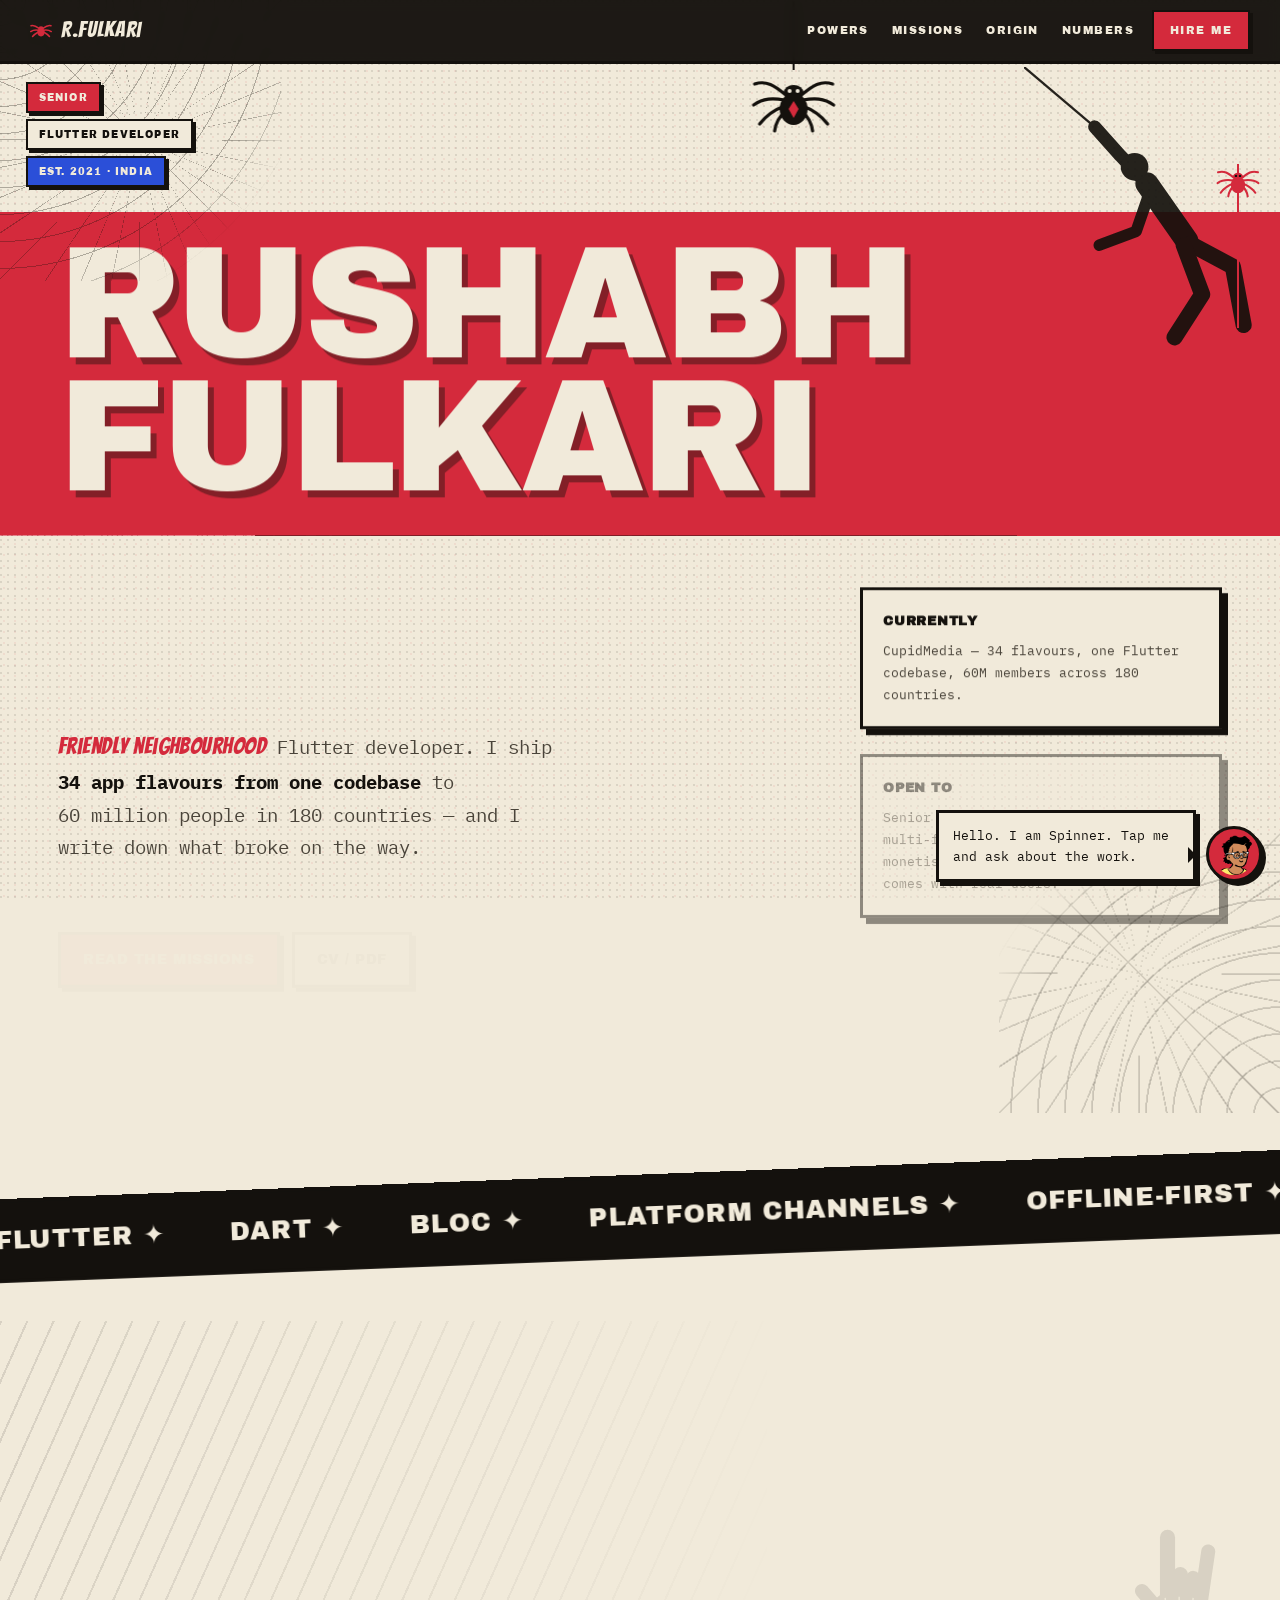
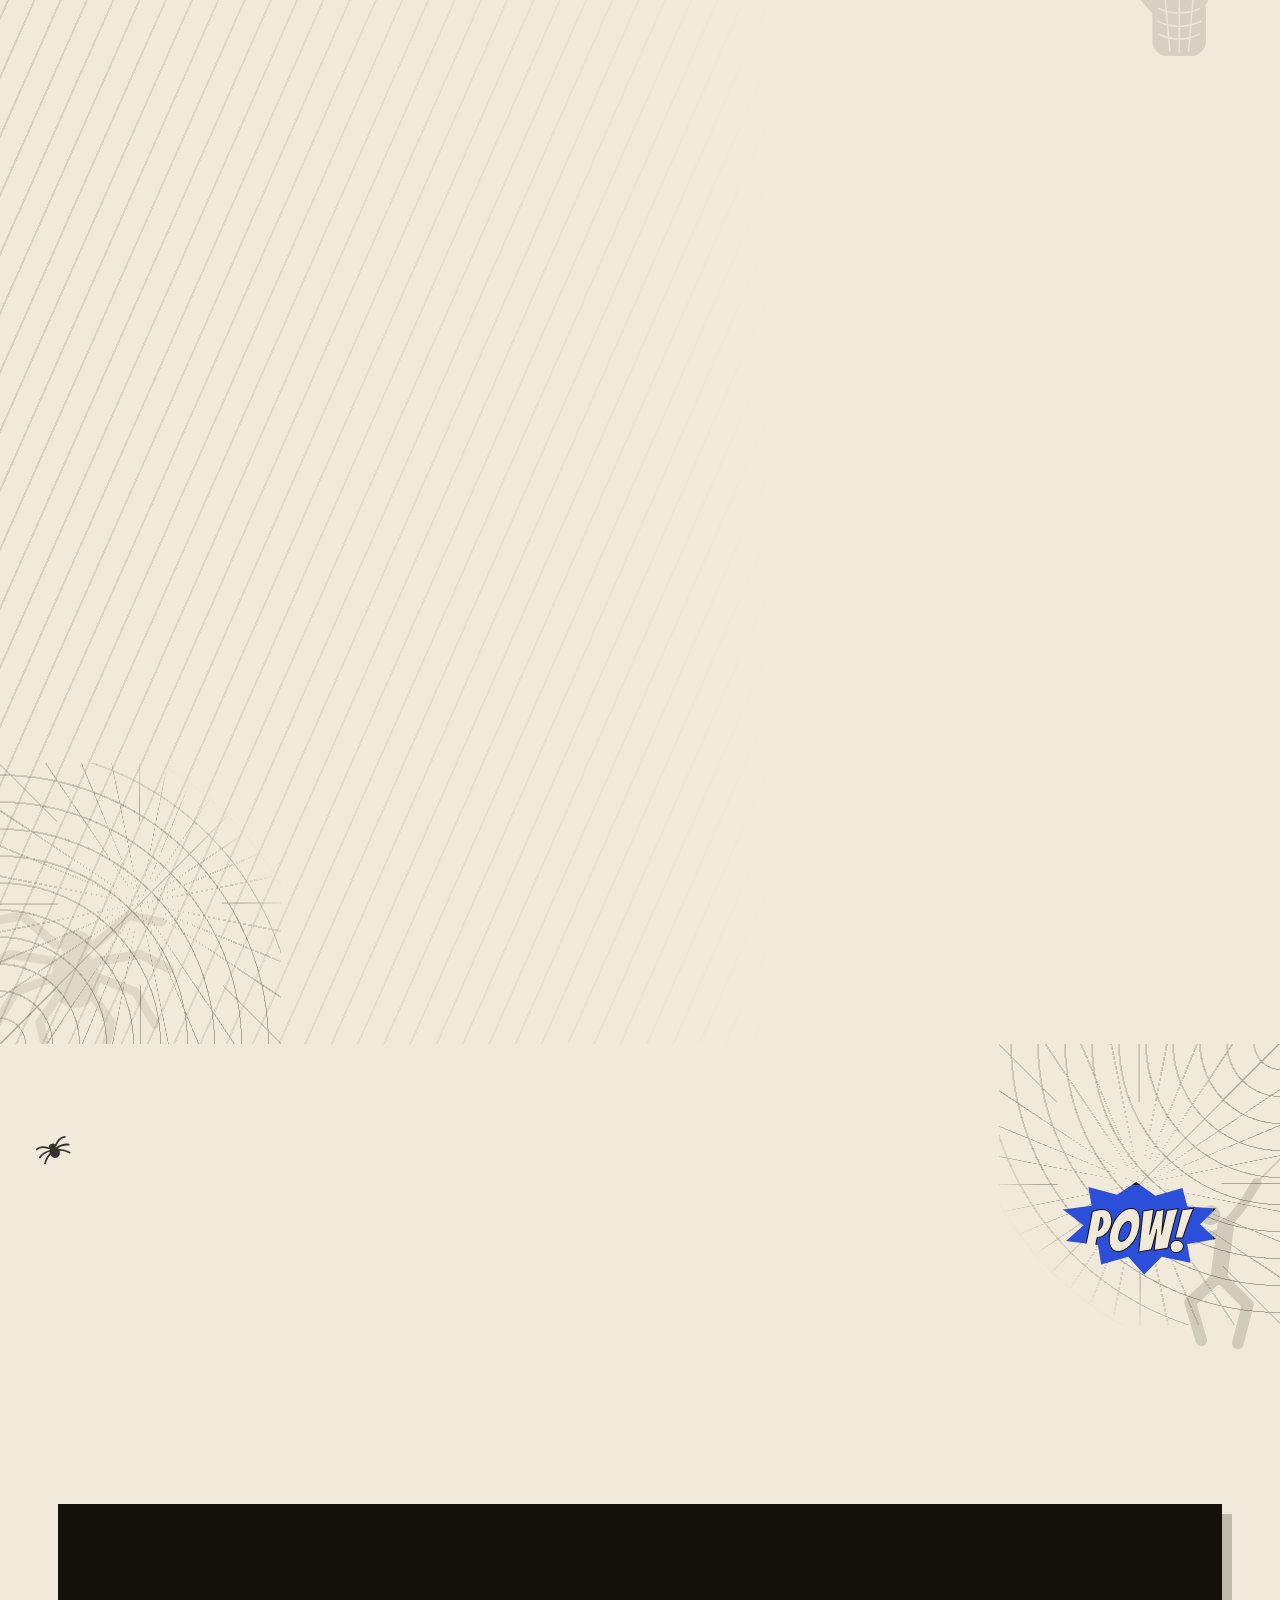
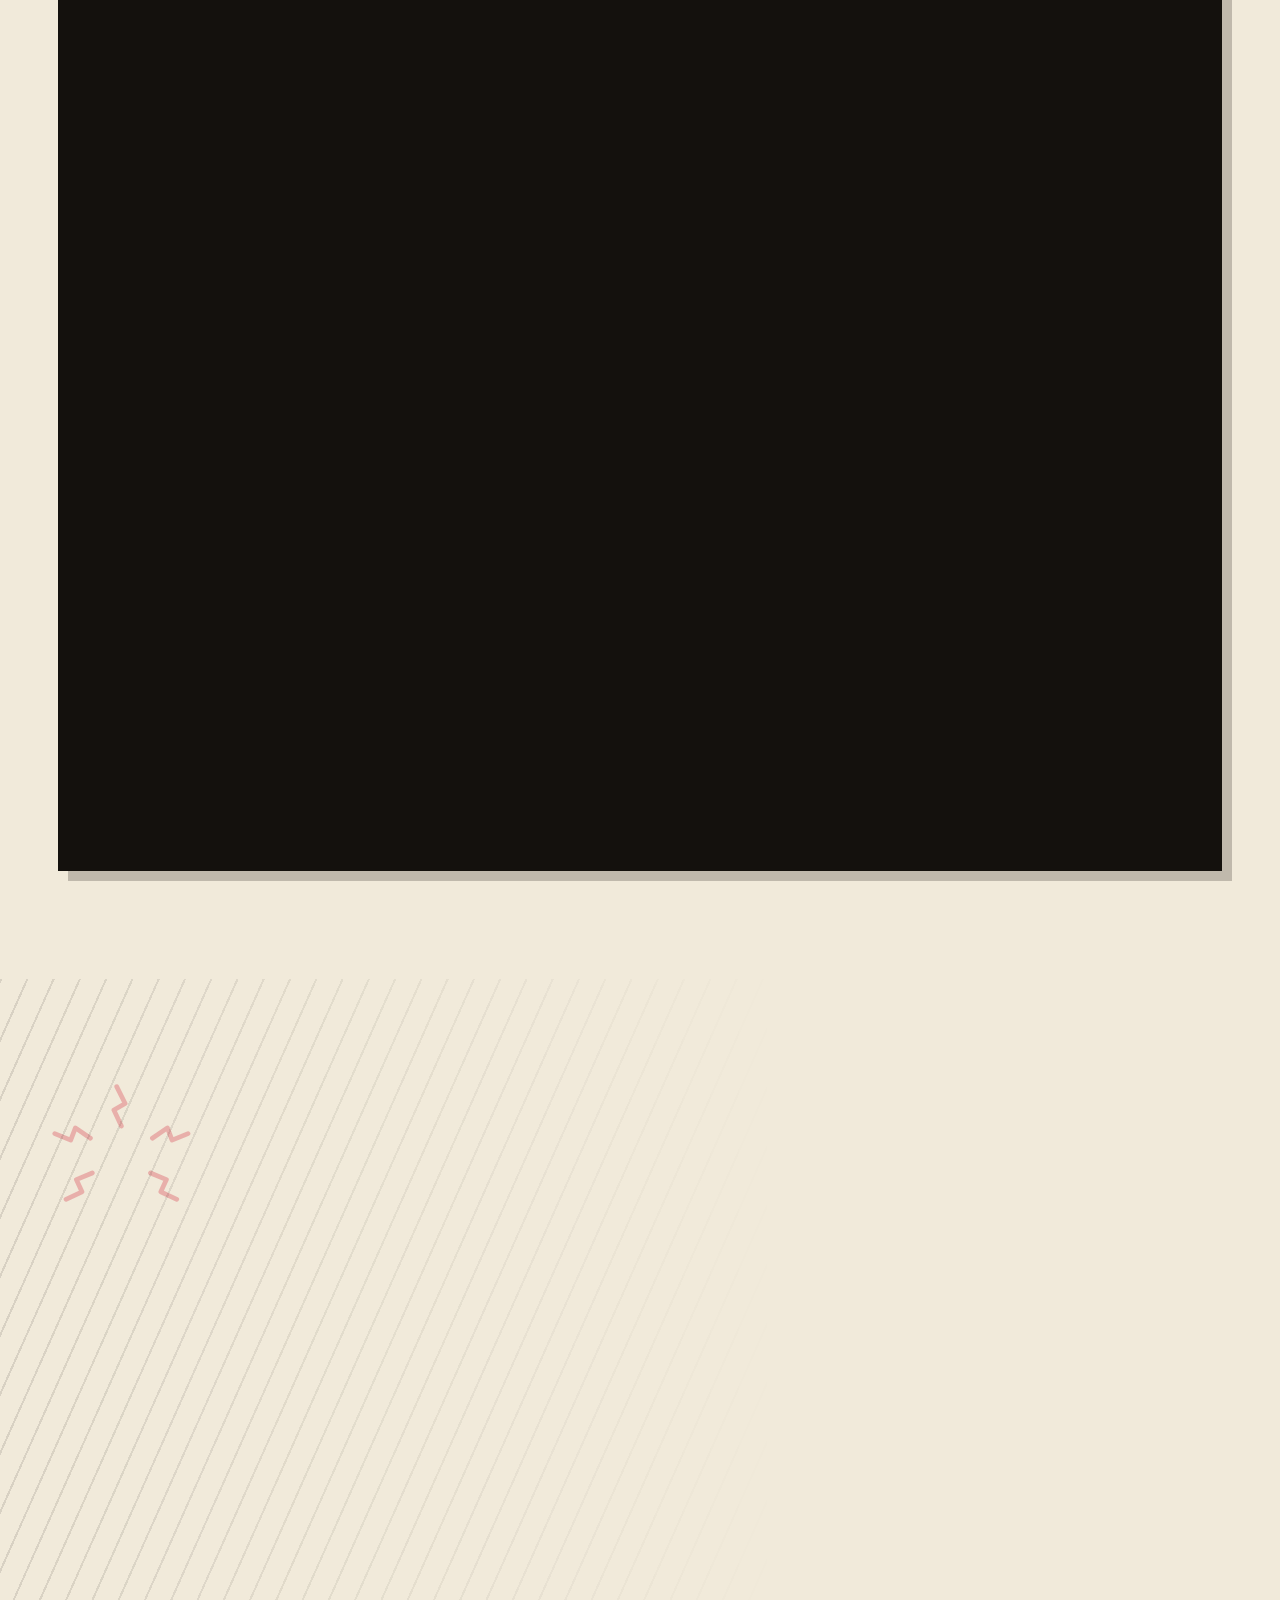
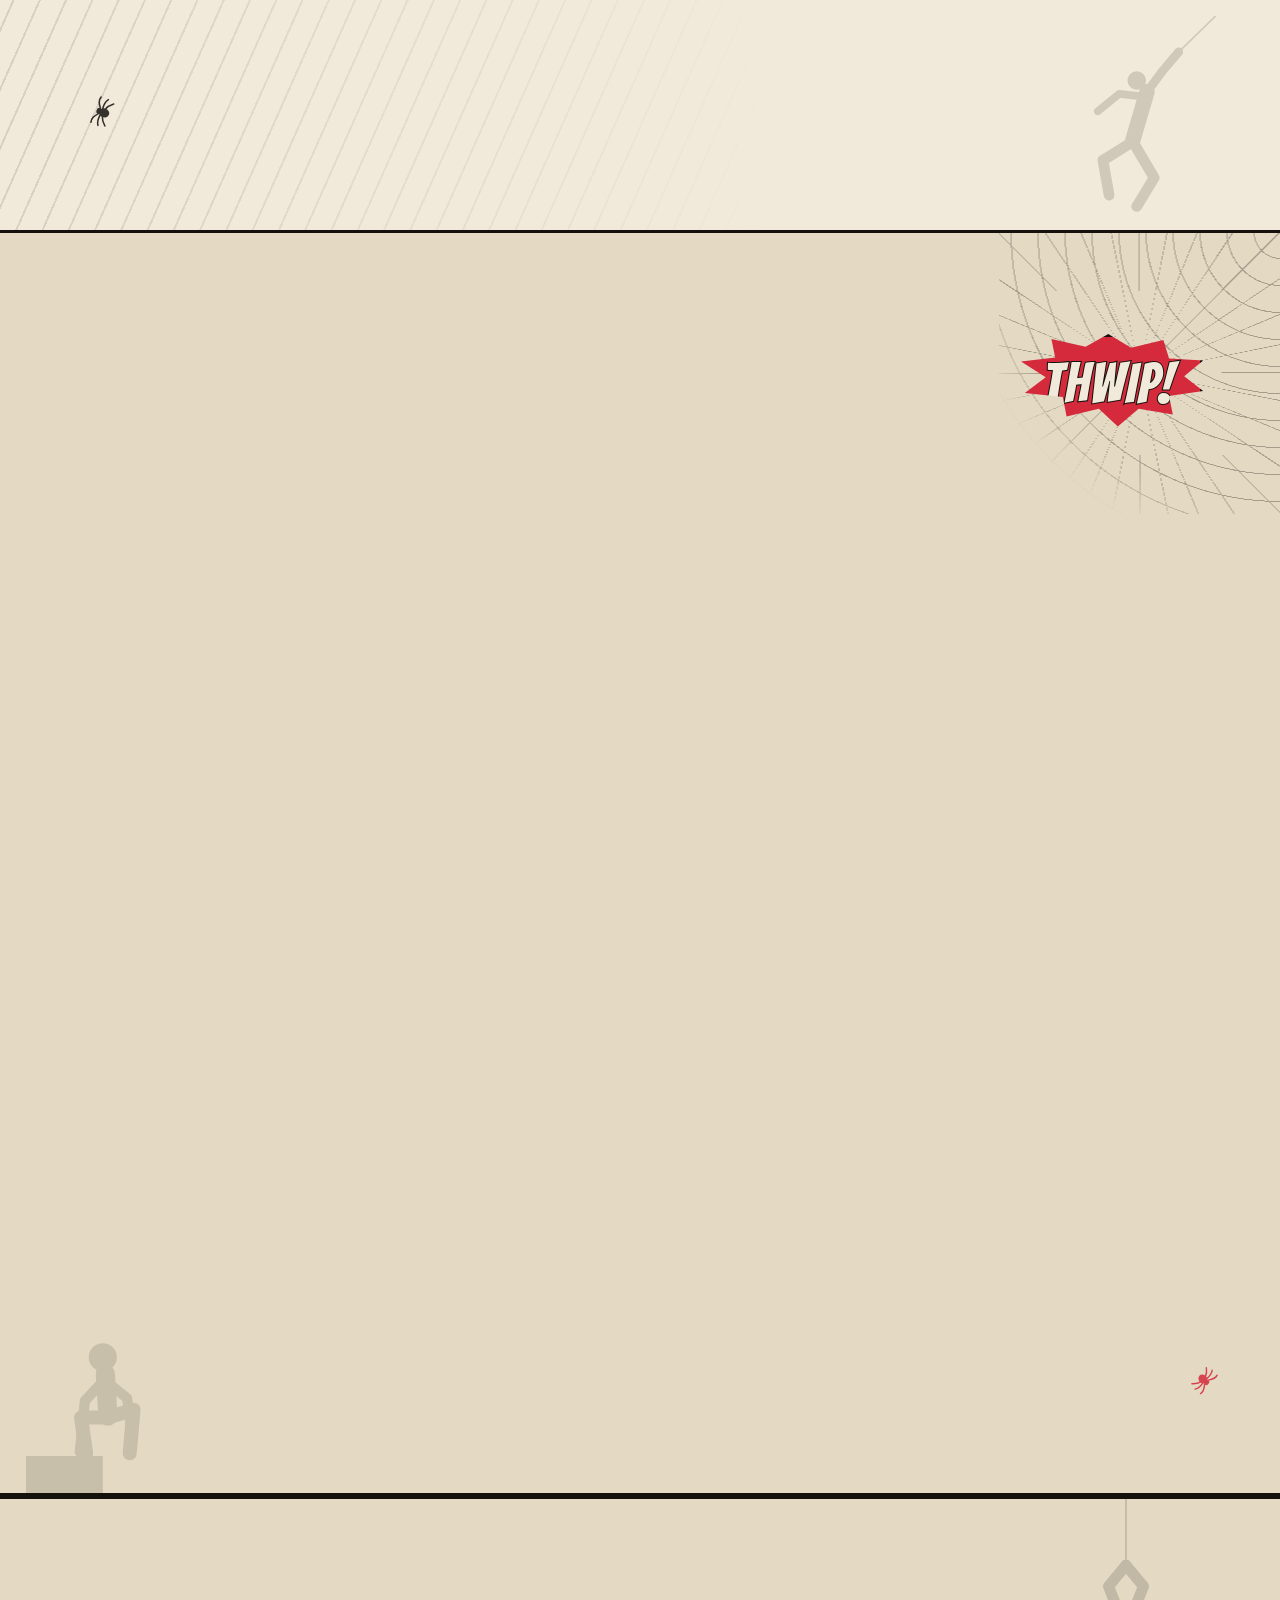
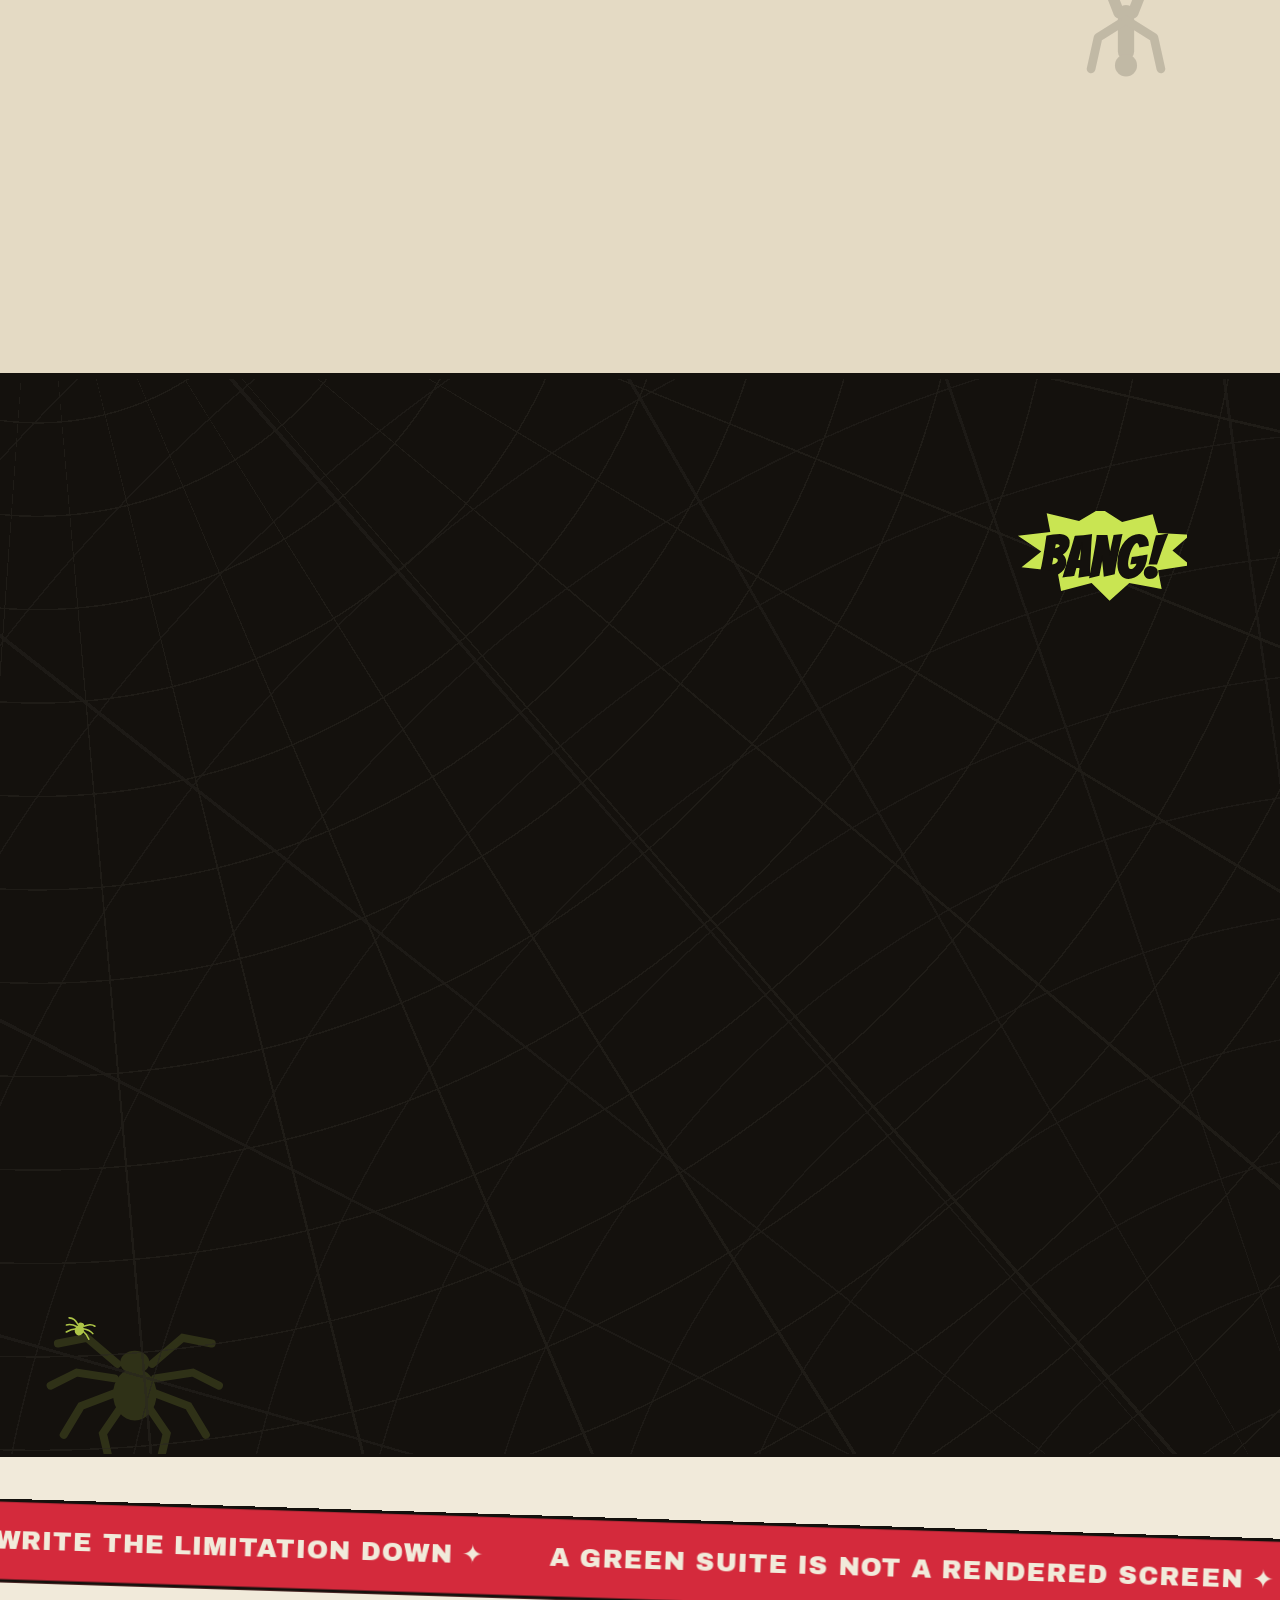
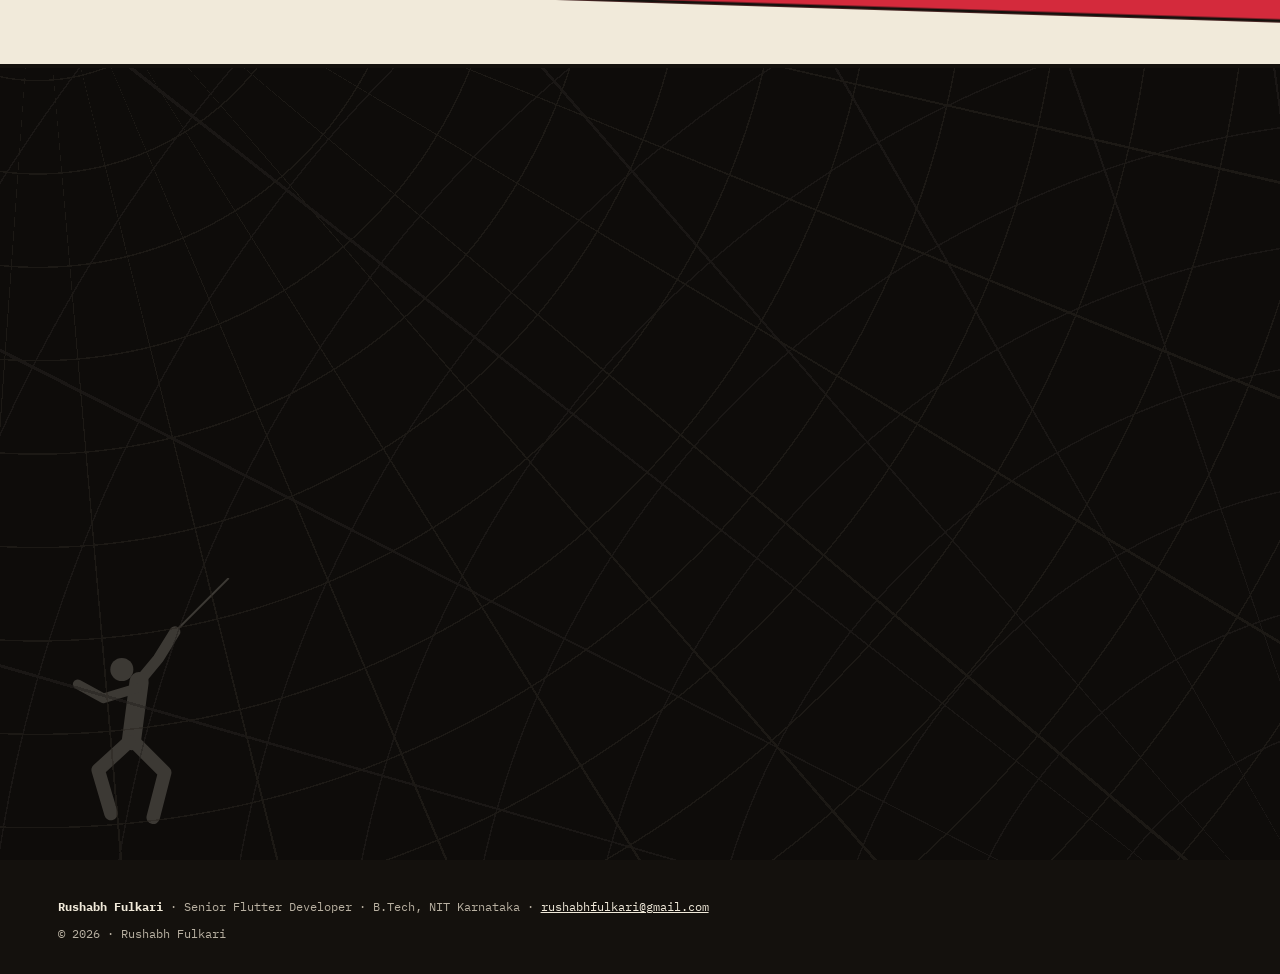
==== index.html @ 7a280076 "New loading screen: the spider abseils into the web it is spinning Options 01 and 03 from the pitch," ====
<!doctype html>
<html lang="en">
<head>
<meta charset="utf-8">
<meta name="viewport" content="width=device-width, initial-scale=1">
<title>Rushabh Fulkari — Senior Flutter Developer</title>
<meta name="description" content="Senior Flutter developer. Five years shipping production cross-platform apps — 34 app flavours, 60M+ members, 180 countries. Currently at CupidMedia.">
<meta name="theme-color" content="#F1EADA">
<meta property="og:title" content="Rushabh Fulkari — Senior Flutter Developer">
<meta property="og:description" content="34 app flavours. 60M+ members. 180 countries. Five years of production Flutter, written down.">
<meta property="og:image" content="https://rushabhfulkari.github.io/art/app_icon.png">
<meta property="og:url" content="https://rushabhfulkari.github.io/">
<meta name="twitter:card" content="summary_large_image">
<link rel="icon" type="image/png" sizes="64x64" href="favicon.png">
<link rel="apple-touch-icon" href="art/app_icon.png">
<link rel="preconnect" href="https://fonts.googleapis.com">
<link rel="preconnect" href="https://fonts.gstatic.com" crossorigin>
<link href="https://fonts.googleapis.com/css2?family=Archivo+Black&family=Bangers&family=IBM+Plex+Mono:wght@400;500;600&display=swap" rel="stylesheet">
<link rel="stylesheet" href="assets/comic.css?v=20260906131737">
</head>
<body id="top">
<header class="topbar">
  <a class="topbar__logo" href="#top">
    <svg width="22" height="18" viewBox="0 0 86 66" fill="none" aria-hidden="true">
      <g stroke="#D42A3C" stroke-width="6" stroke-linecap="round">
        <path d="M34 26C24 18 16 12 4 16"/><path d="M34 34C22 32 13 32 3 39"/>
        <path d="M52 26C62 18 70 12 82 16"/><path d="M52 34C64 32 73 32 83 39"/>
        <path d="M34 40C24 46 17 50 10 58"/><path d="M52 40C62 46 69 50 76 58"/>
      </g>
      <ellipse cx="43" cy="26" rx="10" ry="8" fill="#D42A3C"/>
      <ellipse cx="43" cy="42" rx="14" ry="16" fill="#D42A3C"/>
    </svg>
    R.Fulkari
  </a>
  <span class="topbar__spacer"></span>
  <nav class="topbar__links" aria-label="Sections">
    <a href="#powers">Powers</a>
    <a href="#missions">Missions</a>
    <a href="#origin">Origin</a>
    <a href="#numbers">Numbers</a>
  </nav>
  <a class="topbar__cta" href="#contact">Hire me</a>
</header>

<div class="corner-id">
  <span class="stamp stamp--red">Senior</span>
  <span class="stamp">Flutter Developer</span>
  <span class="stamp stamp--blue">Est. 2021 · India</span>
</div>

<nav class="corner-nav" aria-label="Sections">
  <button class="corner-nav__btn" type="button" aria-expanded="false" aria-controls="navsheet">
    <span class="corner-nav__bars" aria-hidden="true"><i></i><i></i><i></i></span>
    <span class="corner-nav__label">Menu</span>
  </button>
  <div class="corner-nav__sheet" id="navsheet" hidden>
    <a href="#powers"><span>01</span>My powers</a>
    <a href="#missions"><span>02</span>Selected work</a>
    <a href="#origin"><span>03</span>Origin story</a>
    <a href="#numbers"><span>04</span>The numbers</a>
    <a href="https://rushabhfulkari.github.io/cadence/"><span>07</span>Cadence, live ↗</a>
    <a href="rushabh-fulkari-cv.pdf"><span>08</span>CV / PDF ↗</a>
    <a href="#contact"><span>09</span>Get in touch</a>
  </div>
</nav>

<div class="scrollbug" aria-hidden="true">
  <span class="scrollbug__thread"></span>
  <svg class="scrollbug__body" width="44" height="34" viewBox="0 0 86 66" fill="none">
    <g stroke="#D42A3C" stroke-width="4" stroke-linecap="round" fill="none">
      <path d="M34 26C24 18 16 12 4 16"/><path d="M34 32C22 30 13 30 3 37"/>
      <path d="M34 38C23 42 16 47 9 56"/><path d="M35 43C28 49 25 55 24 63"/>
      <path d="M52 26C62 18 70 12 82 16"/><path d="M52 32C64 30 73 30 83 37"/>
      <path d="M52 38C63 42 70 47 77 56"/><path d="M51 43C58 49 61 55 62 63"/>
    </g>
    <ellipse cx="43" cy="25" rx="10" ry="8" fill="#D42A3C"/>
    <ellipse cx="43" cy="41" rx="14" ry="16" fill="#D42A3C"/>
    <circle cx="39" cy="23" r="2.4" fill="#14110D"/><circle cx="47" cy="23" r="2.4" fill="#14110D"/>
  </svg>
</div>


<div class="spider" aria-hidden="true">
  <div class="spider__pivot">
  <span class="spider__thread"></span>
  <svg class="spider__body" width="86" height="66" viewBox="0 0 86 66" fill="none">
    <g stroke="#14110D" stroke-width="3.2" stroke-linecap="round" fill="none">
      <path d="M34 26C24 18 16 12 4 16"/>
      <path d="M34 32C22 30 13 30 3 37"/>
      <path d="M34 38C23 42 16 47 9 56"/>
      <path d="M35 43C28 49 25 55 24 63"/>
      <path d="M52 26C62 18 70 12 82 16"/>
      <path d="M52 32C64 30 73 30 83 37"/>
      <path d="M52 38C63 42 70 47 77 56"/>
      <path d="M51 43C58 49 61 55 62 63"/>
    </g>
    <ellipse cx="43" cy="25" rx="10" ry="8" fill="#14110D"/>
    <ellipse cx="43" cy="41" rx="14" ry="16" fill="#14110D"/>
    <path d="M43 33l5 8-5 9-5-9z" fill="#D42A3C"/>
    <circle cx="39" cy="23" r="2" fill="#F1EADA"/>
    <circle cx="47" cy="23" r="2" fill="#F1EADA"/>
  </svg>
  </div>
</div>

<div class="loader" id="loader" role="status" aria-label="Loading">
  <div class="loader__half loader__half--top"></div>
  <div class="loader__half loader__half--bot"></div>
  <span class="loader__thread" aria-hidden="true"></span>
  <span class="loader__bug" aria-hidden="true"><svg viewBox="0 0 86 66" fill="none" aria-hidden="true"><g stroke="#14110D" stroke-width="4.4" stroke-linecap="round"><path d="M34 26C24 18 16 12 4 16"/><path d="M34 33C22 31 13 31 3 38"/><path d="M34 39C23 43 16 48 9 57"/><path d="M52 26C62 18 70 12 82 16"/><path d="M52 33C64 31 73 31 83 38"/><path d="M52 39C63 43 70 48 77 57"/></g><ellipse cx="43" cy="25" rx="9" ry="7" fill="#14110D"/><ellipse cx="43" cy="41" rx="13" ry="15" fill="#14110D"/></svg></span>
  <div class="loader__inner">
    <div class="loader__web">
      <svg viewBox="0 0 240 240" fill="none" aria-hidden="true">
        <g class="loader__spokes" stroke="#14110D" stroke-width="2.6" stroke-linecap="round"></g>
        <g class="loader__rings" stroke="#14110D" stroke-width="2.6" fill="none"></g>
      </svg>
      <span class="loader__num">0%</span>
    </div>
    <p class="loader__sub">spinning the web&hellip;</p>
  </div>
</div>

<!-- ══════════════ HERO ══════════════ -->
<header class="hero">
  <span class="figure figure--hero figure--sway" aria-hidden="true"><svg viewBox="0 0 300 470" fill="none" aria-hidden="true"><path d="M0 0 L92 78" stroke="currentColor" stroke-width="3"/><g stroke="currentColor" stroke-linecap="round" stroke-linejoin="round"><path d="M92 78 L126 116 L160 152" stroke-width="17"/><path d="M160 152 L212 226" stroke-width="30"/><path d="M164 162 L146 214 L98 232" stroke-width="15"/><path d="M216 230 L272 260 L286 336" stroke-width="21"/><path d="M208 232 L232 296 L196 352" stroke-width="21"/></g><circle cx="144" cy="130" r="18" fill="currentColor"/></svg></span>

  <span class="web web--tl" aria-hidden="true"></span>
  <span class="web web--br" aria-hidden="true"></span>
  <div class="wrap" style="width:100%">

    <h1 class="display display--tone hero__name" data-fx="drift" data-to="130">
      <span data-text="Rushabh">Rushabh</span><span data-text="Fulkari">Fulkari</span>
    </h1>

    <div class="hero__grid">
      <div>
        <p class="hero__tag" data-fx="rise">
          <span class="script">Friendly neighbourhood</span> Flutter developer.
          I ship <b>34 app flavours from one codebase</b> to 60&nbsp;million
          people in 180 countries — and I write down what broke on the way.
        </p>

        <div class="hero__cta" data-fx="rise">
          <a class="btn" href="#missions">Read the missions</a>
          <a class="btn btn--ghost" href="rushabh-fulkari-cv.pdf">CV / PDF</a>
        </div>

        <p class="hero__scroll" data-fx="rise">Scroll <span>↓</span></p>
      </div>

      <aside class="hero__aside" data-fx="drift" data-to="-70">
        <div class="hero__card" data-fx="rise">
          <h4>Currently</h4>
          <p>CupidMedia — 34 flavours, one Flutter codebase, 60M members across
             180 countries.</p>
        </div>
        <div class="hero__card" data-fx="rise" style="transform:rotate(-1.1deg)">
          <h4>Open to</h4>
          <p>Senior Flutter roles. Offline-first, multi-flavour scale, and the
             monetisation and compliance work that comes with real users.</p>
        </div>
        <div class="hero__card" data-fx="rise" style="transform:rotate(.5deg)">
          <h4>Latest</h4>
          <p><a href="https://rushabhfulkari.github.io/cadence/">Cadence</a> —
             ten production-grade Flutter features, running in your browser.</p>
        </div>
      </aside>
    </div>
  </div>
</header>

<div class="marquee">
  <div class="marquee__track">
    <span>Flutter ✦</span><span>Dart ✦</span><span>BLoC ✦</span><span>Platform channels ✦</span>
    <span>Offline-first ✦</span><span>Ad monetisation ✦</span><span>Multi-flavour CI ✦</span><span>Age compliance ✦</span>
    <span>Kotlin ✦</span><span>Swift ✦</span><span>CI/CD ✦</span><span>Shipping non-stop 🕷</span>
  </div>
</div>


<!-- ══════════════ POWERS ══════════════ -->
<section id="powers">
  <span class="figure figure--shooter" aria-hidden="true"><svg viewBox="0 0 220 300" fill="none" aria-hidden="true"><g stroke="currentColor" stroke-linecap="round"><path d="M92 158 L92 54" stroke-width="26"/><path d="M150 160 L162 78" stroke-width="24"/><path d="M112 158 L114 118" stroke-width="26"/><path d="M132 158 L136 124" stroke-width="25"/><path d="M74 176 L48 146" stroke-width="24"/></g><rect x="66" y="150" width="92" height="108" rx="26" fill="currentColor"/><g stroke="var(--paper)" stroke-width="2.4" fill="none" opacity=".85"><path d="M76 176 Q112 192 148 176"/><path d="M74 198 Q112 216 150 198"/><path d="M76 220 Q112 238 148 220"/><path d="M112 156 L112 252"/><path d="M88 158 L96 250"/><path d="M136 158 L128 250"/></g></svg></span>
  <span class="figure figure--powers figure--drift" aria-hidden="true"><svg viewBox="0 0 300 300" fill="none" aria-hidden="true"><g stroke="currentColor" stroke-width="11" stroke-linecap="round"><path d="M126 128 L84 92 L44 100"/><path d="M122 148 L70 140 L34 158"/><path d="M124 168 L76 186 L52 226"/><path d="M132 186 L106 224 L114 258"/><path d="M174 128 L216 92 L256 100"/><path d="M178 148 L230 140 L266 158"/><path d="M176 168 L224 186 L248 226"/><path d="M168 186 L194 224 L186 258"/></g><ellipse cx="150" cy="126" rx="20" ry="16" fill="currentColor"/><ellipse cx="150" cy="170" rx="30" ry="36" fill="currentColor"/></svg></span>

  <span class="web web--bl" aria-hidden="true"></span>
  <span class="speedlines" aria-hidden="true"></span>
  <div class="wrap">
    <div>
      <p class="kicker" data-fx="rise">— what I actually do —</p>
      <h2 class="section-title" data-fx="rise drift" data-to="-26">My powers</h2>
      <p class="section-sub" data-fx="rise">Seven of them, and they are specific.</p>
    </div>

    <div class="powers__grid">
      <article class="power" data-fx="rise scale" data-from=".95" data-to="1">
        <p class="power__no">01</p>
        <h3>Cross-platform<br>architecture</h3>
        <p>Clean architecture and BLoC across 34 flavours from one codebase. Multi-flavour infrastructure that does not special-case its way into a corner.</p>
        <p class="power__tags">Flutter · Dart · BLoC · GetIt · built_value</p>
      </article>

      <article class="power" data-fx="rise scale" data-from=".95" data-to="1">
        <p class="power__no">02</p>
        <h3>Native<br>platform work</h3>
        <p>Platform channels, and native ad factories and platform views written on both iOS and Android — one Dart codebase, two native stacks, neither of them special-cased.</p>
        <p class="power__tags">Kotlin · Swift · Platform channels · Native views</p>
      </article>

      <article class="power" data-fx="rise scale" data-from=".95" data-to="1">
        <p class="power__no">03</p>
        <h3>Offline &amp;<br>real-time</h3>
        <p>Outbox queues with backoff and a written conflict rule. VoIP and WebRTC calling that survives a network drop, with call state persisted and recovered across the app lifecycle.</p>
        <p class="power__tags">SQLite · WebRTC · WebSockets · Hive</p>
      </article>

      <article class="power" data-fx="rise scale" data-from=".95" data-to="1">
        <p class="power__no">04</p>
        <h3>Monetisation<br>&amp; compliance</h3>
        <p>Ad platform built from zero — seven mediation networks, remote-configurable placements, and session-aware prefetch that ended empty slots. Age verification behind a fail-open plugin across four jurisdictions.</p>
        <p class="power__tags">AdMob · CMP SDK · Akamai BMP · GDPR</p>
      </article>

      <article class="power" data-fx="rise scale" data-from=".95" data-to="1">
        <p class="power__no">05</p>
        <h3>Testing that<br>finds things</h3>
        <p>Unit, BDD widget, integration and Maestro. The tests worth writing are the ugly ones — truncated packets, killed processes, stale versions.</p>
        <p class="power__tags">Mockito · Mocktail · Maestro · 80%+ coverage</p>
      </article>

      <article class="power" data-fx="rise scale" data-from=".95" data-to="1">
        <p class="power__no">06</p>
        <h3>Shipping<br>machinery</h3>
        <p>Bitrise, Fastlane and GitHub Actions. An 80% cut in deployment time is the difference between bi-weekly releases and releases when someone is free.</p>
        <p class="power__tags">Bitrise · Fastlane · Sentry · Raygun</p>
      </article>

      <article class="power" data-fx="rise scale" data-from=".95" data-to="1">
        <p class="power__no">07</p>
        <h3>Building<br>with AI</h3>
        <p>Claude in the loop daily. Ask for the seam, not the feature; make it write the limitation down; and never let a green test suite stand in for looking.</p>
        <p class="power__tags">Claude · agent loops · tool schemas</p>
      </article>
    </div>
  </div>
</section>

<!-- ══════════════ MISSIONS ══════════════ -->
<section id="missions">
  <span class="figure figure--missions figure--sway" aria-hidden="true"><svg viewBox="0 0 300 470" fill="none" aria-hidden="true"><path d="M298 0 L214 84" stroke="currentColor" stroke-width="3"/><g stroke="currentColor" stroke-linecap="round" stroke-linejoin="round"><path d="M214 84 L188 126 L158 162" stroke-width="17"/><path d="M158 162 L146 254" stroke-width="30"/><path d="M155 172 L102 188 L62 166" stroke-width="15"/><path d="M150 256 L198 304 L180 374" stroke-width="21"/><path d="M142 256 L94 300 L114 368" stroke-width="21"/></g><circle cx="131" cy="143" r="18" fill="currentColor"/></svg></span>

  <span class="web web--tr" aria-hidden="true"></span>
  <span class="crawler" style="top:6%;left:3%;transform:rotate(-24deg)" aria-hidden="true"><svg width="34" height="26" viewBox="0 0 86 66" fill="none" aria-hidden="true"><g stroke="#14110D" stroke-width="4.5" stroke-linecap="round"><path d="M34 26C24 18 16 12 4 16"/><path d="M34 33C22 31 13 31 3 38"/><path d="M34 39C23 43 16 48 9 57"/><path d="M52 26C62 18 70 12 82 16"/><path d="M52 33C64 31 73 31 83 38"/><path d="M52 39C63 43 70 48 77 57"/></g><ellipse cx="43" cy="25" rx="9" ry="7" fill="#14110D"/><ellipse cx="43" cy="41" rx="13" ry="15" fill="#14110D"/></svg></span>
  <span class="fx fx--blue" style="top:9%;right:5%" aria-hidden="true">POW!</span>
  <div class="wrap">
    <p class="kicker" data-fx="rise">— the missions —</p>
    <h2 class="section-title" data-fx="rise drift" data-to="-26">Selected<br>work</h2>
    <p class="section-sub" data-fx="rise">Five that are worth opening. One of them you can run in this browser.</p>

    <div class="missions__grid page-grid">
      <a class="mission mission--wide" data-fx="rise scale" data-from=".94" data-to="1" data-start=".95" data-end=".5" href="https://rushabhfulkari.github.io/cadence/">
        <div class="mission__top">
          <span class="tape-print mission__art"><img src="art/sessions.png" alt=""></span>
          <div>
            <p class="mission__id">M-01 · live in your browser</p>
            <h3>Cadence</h3>
          </div>
        </div>
        <p>
          A Flutter reference app built to be read as much as run. Ten
          production-grade features in one codebase, each with the trade-off it
          makes written down beside the working code — offline-first sync over
          SQLite with an outbox queue and a documented conflict rule, an LLM
          agent loop with typed tool schemas, server-driven UI on a versioned
          schema, and a WCAG AA audit with computed contrast ratios.
        </p>
        <div class="chips">
          <span class="chip chip--red">Live demo</span>
          <span class="chip chip--blue">Source on GitHub</span>
        </div>
        <p class="mission__tags">Flutter · Dart · BLoC · SQLite · CI</p>
      </a>

      <div class="mission" data-fx="rise scale" data-from=".94" data-to="1" data-start=".95" data-end=".5">
        <div class="mission__top">
          <span class="tape-print mission__art"><img src="art/feed.png" alt=""></span>
          <div><p class="mission__id">M-02 · 2025 → now</p><h3>CupidMedia</h3></div>
        </div>
        <p>
          34 app flavours, one codebase, 60M members. Built the ad monetisation
          platform from zero — banner, interstitial and native formats, seven
          mediation networks, all of it remote-configurable so experiments ship
          without a release. Extended Akamai bot protection from three endpoints
          to the whole account surface, and cut sign-in crash noise by 40% moving
          to Google Sign-In v7 with Credential Manager.
        </p>
        <div class="chips">
          <span class="chipgroup"><a class="chip" href="https://www.afrointroductions.com/">AfroIntroductions</a><a class="chip chip--store" href="https://play.google.com/store/apps/details?id=com.cupidmedia.wrapper.afrointroductions">Android</a><a class="chip chip--store" href="https://apps.apple.com/in/app/afrointroductions-afro-dating/id1597869513">iOS</a></span>
          <span class="chipgroup"><a class="chip" href="https://www.muslima.com/">Muslima</a><a class="chip chip--store" href="https://play.google.com/store/apps/details?id=com.cupidmedia.wrapper.muslima">Android</a><a class="chip chip--store" href="https://apps.apple.com/in/app/muslima-halal-muslim-dating/id1580680952">iOS</a></span>
          <span class="chipgroup"><a class="chip" href="https://www.thaicupid.com/">ThaiCupid</a><a class="chip chip--store" href="https://play.google.com/store/apps/details?id=com.cupidmedia.wrapper.thaicupid">Android</a><a class="chip chip--store" href="https://apps.apple.com/in/app/thaicupid-thai-dating-chat/id1594301457">iOS</a></span>
          <span class="chipgroup"><a class="chip" href="https://www.filipinocupid.com/">FilipinoCupid</a><a class="chip chip--store" href="https://play.google.com/store/apps/details?id=com.cupidmedia.wrapper.filipinocupid">Android</a><a class="chip chip--store" href="https://apps.apple.com/in/app/filipinocupid-filipino-dating/id1601320796">iOS</a></span>
        </div>
        <p class="mission__tags">AdMob · Akamai BMP · Age Signals · Sentry</p>
      </div>

      <div class="mission" data-fx="rise scale" data-from=".94" data-to="1" data-start=".95" data-end=".5">
        <div class="mission__top">
          <span class="tape-print mission__art"><img src="art/voice.png" alt=""></span>
          <div><p class="mission__id">M-03 · Unico Connect</p><h3>Highlands Brain</h3></div>
        </div>
        <p>
          Audio-video calling on the Stream SDK. Call initiation, acceptance and
          background handling, platform-specific call UI with custom ringtones,
          and reconnection through network drops — with call state persisting
          across the app lifecycle.
        </p>
        <div class="chips">
          <a class="chip" href="https://www.highlandsbrain.com/">Website</a><a class="chip chip--store" href="https://play.google.com/store/apps/details?id=org.hccts.brain">Android</a><a class="chip chip--store" href="https://apps.apple.com/in/app/highlands-brain/id1614384254">iOS</a>
        </div>
        <p class="mission__tags">Stream SDK · WebRTC · BLoC · platform channels</p>
      </div>

      <div class="mission" data-fx="rise scale" data-from=".94" data-to="1" data-start=".95" data-end=".5">
        <div class="mission__top">
          <span class="tape-print mission__art"><img src="art/plans.png" alt=""></span>
          <div><p class="mission__id">M-04 · Bottlecap</p><h3>Sergo</h3></div>
        </div>
        <p>
          A form builder that renders text, checkbox, radio, dropdown, signature
          and file-upload fields from API configuration alone — multi-step
          validation with section progress, digital signatures and PDF
          generation.
        </p>
        <div class="chips">
          <a class="chip" href="https://www.sergo.com/">Website</a><a class="chip chip--store" href="https://play.google.com/store/apps/details?id=com.sergo.cleansapp&amp;hl=en_IN">Android</a><a class="chip chip--store" href="https://apps.apple.com/us/app/sergo/id6450947148">iOS</a>
        </div>
        <p class="mission__tags">Server-driven forms · Cubit · PDF</p>
      </div>

      <div class="mission" data-fx="rise scale" data-from=".94" data-to="1" data-start=".95" data-end=".5">
        <div class="mission__top">
          <span class="tape-print mission__art"><img src="art/vault.png" alt=""></span>
          <div><p class="mission__id">M-05</p><h3>Apprintly</h3></div>
        </div>
        <p>
          Real-time order tracking over FCM, an interactive product designer with
          image manipulation and frame customisation, and an admin dashboard for
          order and delivery management. Offline persistence on Hive.
        </p>
        <p class="mission__tags">BLoC · Hive · FCM · payments</p>
      </div>
    </div>
  </div>
</section>


<!-- ══════════════ THE RULE ══════════════ -->
<section id="rule">
  <span class="figure figure--bolts" aria-hidden="true"><svg viewBox="0 0 300 300" fill="none" aria-hidden="true"><g stroke="currentColor" stroke-width="10" stroke-linecap="round" stroke-linejoin="round"><path d="M150 96 L134 62 L158 48 L140 12"/><path d="M216 122 L248 100 L258 126 L292 112"/><path d="M84 122 L52 100 L42 126 L8 112"/><path d="M212 196 L246 210 L234 236 L268 252"/><path d="M88 196 L54 210 L66 236 L32 252"/></g></svg></span>
  <span class="figure figure--rule figure--sway" aria-hidden="true"><svg viewBox="0 0 300 470" fill="none" aria-hidden="true"><path d="M300 0 L228 70" stroke="currentColor" stroke-width="3"/><g stroke="currentColor" stroke-linecap="round" stroke-linejoin="round"><path d="M228 70 L196 108 L166 148" stroke-width="17"/><path d="M166 148 L138 244" stroke-width="30"/><path d="M164 158 L112 152 L70 186" stroke-width="15"/><path d="M140 248 L180 316 L146 372" stroke-width="21"/><path d="M134 248 L80 282 L92 350" stroke-width="21"/></g><circle cx="146" cy="126" r="18" fill="currentColor"/></svg></span>

  <span class="crawler" style="bottom:12%;left:7%;transform:rotate(-68deg)" aria-hidden="true"><svg width="30" height="23" viewBox="0 0 86 66" fill="none" aria-hidden="true"><g stroke="#14110D" stroke-width="4.5" stroke-linecap="round"><path d="M34 26C24 18 16 12 4 16"/><path d="M34 33C22 31 13 31 3 38"/><path d="M34 39C23 43 16 48 9 57"/><path d="M52 26C62 18 70 12 82 16"/><path d="M52 33C64 31 73 31 83 38"/><path d="M52 39C63 43 70 48 77 57"/></g><ellipse cx="43" cy="25" rx="9" ry="7" fill="#14110D"/><ellipse cx="43" cy="41" rx="13" ry="15" fill="#14110D"/></svg></span>
  <span class="speedlines" aria-hidden="true"></span>
  <div class="wrap rule">
    <p class="rule__eyebrow" data-fx="rise">— the only rule —</p>
    <p class="rule__line" data-fx="rise scale" data-from=".92" data-to="1" data-start=".95" data-end=".45">
      Anyone can <em>make it work</em>.<br>The job is making it <em>cheap to change</em>
    </p>
    <p class="rule__attrib" data-fx="rise">— what thirty-four flavours teach you</p>
  </div>
</section>

<!-- ══════════════ ORIGIN ══════════════ -->
<section class="origin" id="origin">
  <span class="figure figure--origin" aria-hidden="true"><svg viewBox="0 0 300 300" fill="none" aria-hidden="true"><path d="M0 242 L120 242 L120 300 L0 300 Z" fill="currentColor"/><g stroke="currentColor" stroke-linecap="round" stroke-linejoin="round"><path d="M124 114 L128 180" stroke-width="30"/><path d="M122 124 L92 156 L84 236" stroke-width="16"/><path d="M126 126 L158 152 L166 214" stroke-width="16"/><path d="M128 182 L168 170 L162 238" stroke-width="22"/><path d="M124 182 L86 182 L94 238" stroke-width="22"/></g><circle cx="120" cy="88" r="22" fill="currentColor"/></svg></span>
  <span class="crawler" style="bottom:8%;right:5%;transform:rotate(132deg)" aria-hidden="true"><svg width="28" height="21" viewBox="0 0 86 66" fill="none" aria-hidden="true"><g stroke="#D42A3C" stroke-width="4.5" stroke-linecap="round"><path d="M34 26C24 18 16 12 4 16"/><path d="M34 33C22 31 13 31 3 38"/><path d="M34 39C23 43 16 48 9 57"/><path d="M52 26C62 18 70 12 82 16"/><path d="M52 33C64 31 73 31 83 38"/><path d="M52 39C63 43 70 48 77 57"/></g><ellipse cx="43" cy="25" rx="9" ry="7" fill="#D42A3C"/><ellipse cx="43" cy="41" rx="13" ry="15" fill="#D42A3C"/></svg></span>
  <span class="web web--tr" aria-hidden="true"></span>
  <span class="fx" style="top:8%;right:6%" aria-hidden="true">THWIP!</span>
  <div class="wrap">
    <p class="kicker" data-fx="rise">Page 1 — origin story</p>
    <h2 class="section-title" data-fx="rise drift" data-to="-26">One codebase.<br>Thirty-four apps.</h2>
    <p class="section-sub" data-fx="rise">
      Thirty-four flavours, 43 languages, 180 countries — all out of one Dart
      codebase. At that size a shortcut stops being a shortcut: a hardcoded
      string is a store review in four jurisdictions, and a bad default reaches
      60 million people before a fix can ship. So the job stops being “make it
      work” and becomes “make changing it cheap” — remote config instead of
      releases, flavour-aware CI instead of manual builds, and a written reason
      behind every trade-off.
    </p>

    <div class="origin__grid">
      <article class="beat panel panel--tilt-r" data-fx="rise slide" data-to="-70" data-start=".92" data-end=".45">
        <p class="beat__no">01 / 04</p>
        <span class="tape-print beat__art"><img src="art/coach.png" alt=""></span>
        <h3>CupidMedia, now</h3>
        <p>34 flavours, 60M members. Ad monetisation built from zero, age-verification compliance in four jurisdictions, Akamai bot protection, the Sentry migration.</p>
      </article>
      <article class="beat panel panel--tilt-l" data-fx="rise slide" data-to="70" data-start=".92" data-end=".45">
        <p class="beat__no">02 / 04</p>
        <span class="tape-print beat__art"><img src="art/voice.png" alt=""></span>
        <h3>Unico Connect</h3>
        <p>Audio-video calling on the Stream SDK. Call state that survives the app lifecycle, background handling, and reconnection through real network drops.</p>
      </article>
      <article class="beat panel panel--tilt-r" data-fx="rise slide" data-to="-70" data-start=".92" data-end=".45">
        <p class="beat__no">03 / 04</p>
        <span class="tape-print beat__art"><img src="art/plans.png" alt=""></span>
        <h3>Bottlecap &amp; Fastenal</h3>
        <p>Social, dating and e-commerce, then manufacturing tooling. A form builder that renders itself from API config — my first taste of server-driven UI.</p>
      </article>
      <article class="beat panel panel--tilt-l" data-fx="rise slide" data-to="70" data-start=".92" data-end=".45">
        <p class="beat__no">04 / 04</p>
        <span class="tape-print beat__art"><img src="art/log.png" alt=""></span>
        <h3>Freelance, 2021</h3>
        <p>Six apps across crypto, fashion, logistics and automotive. Learned to ship before learning to architect — the right order, it turns out.</p>
      </article>
    </div>
  </div>
</section>

<!-- ══════════════ NUMBERS ══════════════ -->
<!-- ══════ STRIP ══════ -->
<section class="strip" id="strip">
  <span class="figure figure--strip figure--sway" aria-hidden="true"><svg viewBox="0 0 220 380" fill="none" aria-hidden="true"><path d="M110 0 L110 112" stroke="currentColor" stroke-width="3"/><g stroke="currentColor" stroke-linecap="round" stroke-linejoin="round"><path d="M110 114 L80 150 L98 196" stroke-width="19"/><path d="M110 114 L140 150 L122 196" stroke-width="19"/><path d="M110 196 L110 262" stroke-width="28"/><path d="M110 208 L62 238 L50 292" stroke-width="15"/><path d="M110 208 L158 238 L170 292" stroke-width="15"/></g><circle cx="110" cy="286" r="19" fill="currentColor"/></svg></span>
  <div class="wrap">
    <p class="kicker" data-fx="rise">— meanwhile, in the standup —</p>
    <div class="strip__panels" data-fx="rise">
        <figure class="panel"><img src="art/mira.png" alt="" loading="lazy" width="96" height="96"><figcaption class="bubble">We need this in 3 days.</figcaption></figure>
        <figure class="panel"><img src="art/kwame.png" alt="" loading="lazy" width="96" height="96"><figcaption class="bubble">By Thursday.</figcaption></figure>
        <figure class="panel"><img src="art/lena.png" alt="" loading="lazy" width="96" height="96"><figcaption class="bubble">One codebase. It already is.</figcaption></figure>
    </div>
  </div>
</section>

<section class="numbers" id="numbers">
  <span class="figure figure--numbers figure--drift" aria-hidden="true"><svg viewBox="0 0 300 300" fill="none" aria-hidden="true"><g stroke="currentColor" stroke-width="11" stroke-linecap="round"><path d="M126 128 L84 92 L44 100"/><path d="M122 148 L70 140 L34 158"/><path d="M124 168 L76 186 L52 226"/><path d="M132 186 L106 224 L114 258"/><path d="M174 128 L216 92 L256 100"/><path d="M178 148 L230 140 L266 158"/><path d="M176 168 L224 186 L248 226"/><path d="M168 186 L194 224 L186 258"/></g><ellipse cx="150" cy="126" rx="20" ry="16" fill="currentColor"/><ellipse cx="150" cy="170" rx="30" ry="36" fill="currentColor"/></svg></span>

  <span class="webfield" aria-hidden="true"></span>
  <span class="crawler" style="bottom:10%;left:5%;transform:rotate(18deg)" aria-hidden="true"><svg width="30" height="23" viewBox="0 0 86 66" fill="none" aria-hidden="true"><g stroke="#C9E552" stroke-width="4.5" stroke-linecap="round"><path d="M34 26C24 18 16 12 4 16"/><path d="M34 33C22 31 13 31 3 38"/><path d="M34 39C23 43 16 48 9 57"/><path d="M52 26C62 18 70 12 82 16"/><path d="M52 33C64 31 73 31 83 38"/><path d="M52 39C63 43 70 48 77 57"/></g><ellipse cx="43" cy="25" rx="9" ry="7" fill="#C9E552"/><ellipse cx="43" cy="41" rx="13" ry="15" fill="#C9E552"/></svg></span>
  <span class="fx fx--lime" style="top:12%;right:7%" aria-hidden="true">BANG!</span>
  <div class="wrap">
    <p class="kicker" data-fx="rise" style="color:#B9B1A2">— field report —</p>
    <h2 class="section-title" data-fx="rise drift" data-to="-26">The<br>numbers</h2>
    <p class="section-sub" data-fx="rise">Everything below is production, not a side project.</p>
    <div class="stats" data-fx="rise">
      <div class="stat"><p class="stat__n" data-fx="counter" data-to="60" data-suffix="M+" data-start=".95" data-end=".55">0</p><p class="stat__l">Registered members</p></div>
      <div class="stat"><p class="stat__n" data-fx="counter" data-to="34" data-suffix="+" data-start=".95" data-end=".55">0</p><p class="stat__l">App flavours, one codebase</p></div>
      <div class="stat"><p class="stat__n" data-fx="counter" data-to="180" data-suffix="+" data-start=".95" data-end=".55">0</p><p class="stat__l">Countries served</p></div>
      <div class="stat"><p class="stat__n" data-fx="counter" data-to="43" data-suffix="" data-start=".95" data-end=".55">0</p><p class="stat__l">Languages shipped</p></div>
      <div class="stat"><p class="stat__n" data-fx="counter" data-to="1.4" data-decimals="1" data-suffix="M+" data-start=".95" data-end=".55">0</p><p class="stat__l">Installs per month</p></div>
      <div class="stat"><p class="stat__n" data-fx="counter" data-to="80" data-suffix="%" data-start=".95" data-end=".55">0</p><p class="stat__l">Deploy time removed</p></div>
      <div class="stat"><p class="stat__n" data-fx="counter" data-to="80" data-suffix="%+" data-start=".95" data-end=".55">0</p><p class="stat__l">Test coverage</p></div>
      <div class="stat"><p class="stat__n" data-fx="counter" data-to="5" data-suffix=" yrs" data-start=".95" data-end=".55">0</p><p class="stat__l">Shipping Flutter</p></div>
    </div>
  </div>
</section>




<div class="marquee marquee--red marquee--rev">
  <div class="marquee__track">
    <span>Write the limitation down ✦</span>
    <span>A green suite is not a rendered screen ✦</span>
    <span>Ask for the seam, not the feature ✦</span>
  </div>
</div>

<!-- ══════════════ CONTACT ══════════════ -->
<section class="contact section--dark" id="contact">
  <span class="figure figure--contact figure--sway" aria-hidden="true"><svg viewBox="0 0 300 470" fill="none" aria-hidden="true"><path d="M298 0 L214 84" stroke="currentColor" stroke-width="3"/><g stroke="currentColor" stroke-linecap="round" stroke-linejoin="round"><path d="M214 84 L188 126 L158 162" stroke-width="17"/><path d="M158 162 L146 254" stroke-width="30"/><path d="M155 172 L102 188 L62 166" stroke-width="15"/><path d="M150 256 L198 304 L180 374" stroke-width="21"/><path d="M142 256 L94 300 L114 368" stroke-width="21"/></g><circle cx="131" cy="143" r="18" fill="currentColor"/></svg></span>

  <span class="webfield" aria-hidden="true"></span>
  <div class="wrap">
    <p class="kicker" data-fx="rise">— last page —</p>
    <p class="script" data-fx="rise" style="font-size:clamp(16px,2vw,26px)">Got something worth building?</p>
    <h2 class="display contact__big" data-fx="rise scale" data-from=".92" data-to="1" data-start=".95" data-end=".45">
      <span>Let&#8217;s</span><span class="display--outline">team up</span>
    </h2>
    <p class="section-sub" data-fx="rise" style="margin-top:26px">
      Open to senior Flutter roles. If you are building
      something that has to work offline, ship to a lot of people at once, or
      survive a store review — that is the part I like.
    </p>
    <div class="contact__links" data-fx="rise">
      <a class="btn" href="mailto:rushabhfulkari@gmail.com">Email me</a>
      <a class="btn btn--ghost" href="https://github.com/rushabhfulkari">GitHub ↗</a>
      <a class="btn btn--ghost" href="https://www.linkedin.com/in/rushabh-fulkari-b5200b120/">LinkedIn ↗</a>
      <a class="btn btn--blue" href="rushabh-fulkari-cv.pdf">CV / PDF ↗</a>
    </div>
  </div>
</section>

<footer>
  <div class="wrap">
    <p style="margin:0 0 6px">
      <b style="color:var(--paper)">Rushabh Fulkari</b> · Senior Flutter Developer ·
      B.Tech, NIT Karnataka · <a href="mailto:rushabhfulkari@gmail.com">rushabhfulkari@gmail.com</a>
    </p>
    <p style="margin:0">
      © <span data-year>2026</span> · Rushabh Fulkari
    </p>
  </div>
</footer>

<div class="assistant">
  <div class="assistant__bubble">Hello. I am Spinner. Tap me and ask about the work.</div>
  <button class="assistant__btn" type="button" id="chatOpen" aria-label="Open Spinner, the assistant">
    <img src="art/tomas.png" alt="">
  </button>
</div>

<section class="chat" id="chat" hidden aria-label="Spinner, the assistant">
  <header class="chat__bar">
    <div class="chat__id">
      <p class="chat__name">Spinner</p>
      <p class="chat__role">Rushabh&rsquo;s assistant</p>
    </div>
    <button class="chat__close" type="button" id="chatClose" aria-label="Close">&times;</button>
  </header>

  <div class="chat__log" id="chatLog" role="log" aria-live="polite"></div>

  <div class="chat__chips" id="chatChips"></div>

  <form class="chat__form" id="chatForm">
    <input class="chat__input" id="chatInput" type="text" autocomplete="off"
           placeholder="ask me anything&hellip;" aria-label="Ask Spinner a question">
    <button class="chat__send" type="submit" aria-label="Send">&#10148;</button>
  </form>
</section>

<script src="assets/comic.js?v=20260906131737"></script>
</body>
</html>
---- assets/comic.css ----
/* ============================================================
   THE SHIP LOG — a newsprint comic, rendered in CSS.
   Cream stock, black ink, one red and one blue plate, halftone
   dots. Everything here is drawn by the browser: there is not a
   single background image in this file.
   ============================================================ */

:root {
  --paper:      #F1EADA;
  --paper-deep: #E4DAC4;
  --ink:        #14110D;
  --ink-soft:   #4A443A;
  /* Was #7C7466, which put .kicker at 3.85:1 on paper — under the 4.5:1 AA
     floor for 11px text. Measured against both grounds the token lands on,
     --paper #F1EADA and --paper-deep #E4DAC4: this is 5.5:1 and 4.74:1. */
  --ink-faint:  #645C50;
  --red:        #D42A3C;
  --red-deep:   #9E1A28;
  --blue:       #2B4FD8;
  --lime:       #C9E552;   /* carried over from the app, used sparingly */

  --panel-border: 3px solid var(--ink);
  --shadow-hard: 6px 6px 0 var(--ink);
  --shadow-hard-sm: 4px 4px 0 var(--ink);

  --display: 'Archivo Black', 'Arial Black', sans-serif;
  --comic:   'Bangers', 'Comic Sans MS', cursive;
  --body:    'IBM Plex Mono', ui-monospace, Menlo, monospace;

  /* Wide on purpose. The old 1120px wrap left a third of a large screen
     empty on both sides and the whole thing read as a column floating in
     the middle of a page. Content now runs to the edges. */
  --gutter: clamp(18px, 4.5vw, 92px);
  --measure: 760px;
}

* { box-sizing: border-box; }

html { scroll-behavior: smooth; }
@media (prefers-reduced-motion: reduce) { html { scroll-behavior: auto; } }

body {
  margin: 0;
  background: var(--paper);
  color: var(--ink);
  font-family: var(--body);
  font-size: 15px;
  line-height: 1.7;
  overflow-x: hidden;
  -webkit-font-smoothing: antialiased;
}

/* Halftone: two offset dot grids, so it reads as printed tone rather than a
   regular pattern. Fixed attachment keeps it still while panels scroll over. */
body::before {
  content: '';
  position: fixed; inset: 0; z-index: 0; pointer-events: none;
  background-image:
    radial-gradient(circle at 1px 1px, rgba(20,17,13,.10) 1px, transparent 0),
    radial-gradient(circle at 1px 1px, rgba(212,42,60,.07) 1px, transparent 0);
  background-size: 7px 7px, 11px 11px;
  background-position: 0 0, 3px 4px;
}
main, header, footer, .marquee, .assistant { position: relative; z-index: 1; }

a { color: inherit; }

/* ---------- type ---------- */
.display {
  font-family: var(--display);
  font-weight: 400;
  letter-spacing: -.02em;
  line-height: .84;
  text-transform: uppercase;
  margin: 0;
}

/* Letters filled with printed tone and knocked out with a hard outline —
   the closest CSS gets to comic-art lettering without an image. */
.display--tone {
  /* A comic page tiled into the letterforms — panels with white gutters,
     speed lines, Ben-Day dots, a burst and a web corner. Kept as a real file
     rather than a data URI: an encoding slip in a data URI fails silently,
     and with `color: transparent` a failed fill means invisible text. */
  background-image: url("lettering.svg");
  background-size: clamp(120px, 12vw, 210px);
  background-position: center;
  -webkit-background-clip: text;
  background-clip: text;
  color: transparent;
}

/* No outline layer, and no -webkit-text-stroke anywhere near this element.
   Both attempts produced a stray black bar beside the last glyph: the stroke
   directly, because it interacts badly with background-clip:text, and the
   duplicate-text pseudo-element because the fat stroke pushed it past its
   containing block and it wrapped a fragment. Depth comes from a drop-shadow
   on the fill instead, which is one property and cannot wrap. */
.display--tone > span {
  position: relative; display: block;
  /* The fill has to live on the span, not the h1. Positioning the span makes
     it paint above its ancestor's background, so an h1-level
     background-clip:text fill ends up hidden behind its own children. */
  background-image: inherit;
  background-size: inherit;
  -webkit-background-clip: text;
  background-clip: text;
  color: transparent;
  filter: drop-shadow(5px 6px 0 rgba(20, 17, 13, .42));
}

.kicker {
  font-family: var(--body);
  font-size: 11px; letter-spacing: .22em; text-transform: uppercase;
  color: var(--ink-faint);
}

.pow {
  font-family: var(--comic);
  color: var(--red);
  letter-spacing: .02em;
  -webkit-text-stroke: 1.5px var(--ink);
  paint-order: stroke fill;
}

/* ---------- panels ---------- */
.panel {
  background: var(--paper);
  border: var(--panel-border);
  box-shadow: var(--shadow-hard);
  padding: clamp(18px, 3vw, 30px);
}
.panel--tilt-l { transform: rotate(-1.1deg); }
.panel--tilt-r { transform: rotate(1deg); }

section { padding: clamp(72px, 12vh, 150px) var(--gutter); }
.wrap { position: relative; z-index: 1; max-width: 1680px; margin: 0 auto; }
.bleed { max-width: none; margin: 0; }
.measure { max-width: var(--measure); }

h2.section-title {
  font-family: var(--display);
  font-size: clamp(40px, 9vw, 132px);
  line-height: .88; text-transform: uppercase; margin: 0 0 8px;
  letter-spacing: -.02em;
}
.section-sub { color: var(--ink-soft); margin: 0 0 46px; max-width: 56ch; font-size: 16px; }

/* ---------- marquee ---------- */
.marquee {
  border-block: var(--panel-border);
  background: var(--ink);
  color: var(--paper);
  overflow: hidden;
  padding: 10px 0;
}
.marquee--red { background: var(--red); }
.marquee__track {
  display: flex; gap: 42px; width: max-content;
  animation: slide 34s linear infinite;
  font-family: var(--display); font-size: 15px; letter-spacing: .06em;
  text-transform: uppercase; white-space: nowrap;
}
.marquee--rev .marquee__track { animation-direction: reverse; }
@keyframes slide { to { transform: translateX(-50%); } }
@media (prefers-reduced-motion: reduce) { .marquee__track { animation: none; } }

/* ---------- reveal ---------- */
/* Nothing is hidden by the stylesheet. comic.js sets opacity 0 on the
   elements it is about to animate, so a page whose script never runs is a
   readable page rather than a blank sheet of cream. */
[data-fx] { will-change: transform, opacity; }

/* ---------- buttons ---------- */
.btn {
  display: inline-flex; align-items: center; gap: 10px;
  font-family: var(--display); text-transform: uppercase; font-size: 14px;
  letter-spacing: .04em; text-decoration: none;
  background: var(--red); color: var(--paper);
  border: var(--panel-border); box-shadow: var(--shadow-hard-sm);
  padding: 13px 22px;
  transition: transform .16s cubic-bezier(.34,1.56,.64,1), box-shadow .16s ease;
}
.btn:hover { transform: translate(-2px,-2px); box-shadow: 7px 7px 0 var(--ink); }
.btn:active { transform: translate(2px,2px); box-shadow: 1px 1px 0 var(--ink); }
.btn--ghost { background: var(--paper); color: var(--ink); }
.btn--blue { background: var(--blue); color: var(--paper); }

/* ============================================================
   HERO
   ============================================================ */
.hero {
  min-height: 100svh; display: flex; flex-direction: column;
  justify-content: center; padding: 96px var(--gutter) 56px;
}
.hero__issue {
  display: flex; flex-wrap: wrap; align-items: center; gap: 10px 16px;
  margin-bottom: clamp(16px, 3vh, 36px);
}
.stamp {
  font-family: var(--display); font-size: 11px; letter-spacing: .12em;
  text-transform: uppercase; padding: 5px 11px;
  border: 2px solid var(--ink); background: var(--paper);
  box-shadow: 3px 3px 0 var(--ink);
}
.stamp--red { background: var(--red); color: var(--paper); }
.stamp--blue { background: var(--blue); color: var(--paper); }

.hero__name { font-size: clamp(56px, 15.5vw, 210px); }
.hero__name span { display: block; }

/* The name, knocked out of a full-bleed red band. Overrides .display--tone,
   whose lettering.svg fill lives on the inner spans rather than the h1 — so
   the override has to sit on the spans too, or the pattern wins. */
.hero__name {
  position: relative;
  isolation: isolate;            /* keeps the band's z-index:-1 inside the h1 */
  background-image: none;
  padding: clamp(16px, 3vh, 32px) 0 clamp(20px, 3.4vh, 38px);
}
.hero__name > span {
  background-image: none;
  -webkit-background-clip: border-box;
  background-clip: border-box;
  color: var(--paper);
  -webkit-text-fill-color: var(--paper);
  filter: none;
  text-shadow: 6px 7px 0 rgba(20, 17, 13, .42);
}
.hero__name::before {
  content: ''; position: absolute; z-index: -1;
  top: 0; bottom: 0; left: 50%; transform: translateX(-50%);
  width: 100vw; background: var(--red);
}
.hero__tag {
  margin: clamp(20px, 4vh, 38px) 0 0; max-width: 46ch;
  font-size: clamp(15px, 1.6vw, 19px); color: var(--ink-soft);
}
.hero__tag b { color: var(--ink); }
.hero__cta { display: flex; flex-wrap: wrap; gap: 12px; margin-top: 30px; }

.hero__scroll {
  margin-top: clamp(28px, 6vh, 64px);
  font-family: var(--comic); font-size: 20px; color: var(--red);
  display: flex; align-items: center; gap: 10px;
}
.hero__scroll span { animation: bob 1.5s ease-in-out infinite; }
@keyframes bob { 50% { transform: translateY(6px); } }
@media (prefers-reduced-motion: reduce) { .hero__scroll span { animation: none; } }

/* The reader, taped to the page. Same print treatment as the app. */
.tape-print {
  /* inline-block, not the span default: an inline element ignores width, so
     the print rendered full-bleed and the tape landed nowhere near a corner. */
  display: inline-block;
  position: relative; background: #F8F6F0; padding: 6px;
  border: 2px solid var(--ink); box-shadow: var(--shadow-hard-sm);
}
.tape-print img { display: block; width: 100%; aspect-ratio: 1; object-fit: cover; }
.tape-print::before, .tape-print::after {
  content: ''; position: absolute; width: 44%; height: 11%;
  background: rgba(233,194,74,.85); border: 1px solid rgba(20,17,13,.25);
}
.tape-print::before { top: 0; left: 0; transform: translate(-30%,-38%) rotate(-45deg); }
.tape-print::after  { bottom: 0; right: 0; transform: translate(30%,38%) rotate(-45deg); }

/* ============================================================
   ORIGIN — pinned strip of comic panels
   ============================================================ */
.origin { background: var(--paper-deep); border-block: var(--panel-border); }
.origin__grid {
  display: grid; gap: 22px;
  grid-template-columns: repeat(auto-fit, minmax(230px, 1fr));
  margin-top: 34px;
}
.beat { position: relative; }
.beat__no {
  font-family: var(--display); font-size: 12px; letter-spacing: .1em;
  color: var(--red); margin-bottom: 6px;
}
.beat__art {
  width: 76px; margin-bottom: 14px;
}
.beat h3 {
  font-family: var(--display); text-transform: uppercase;
  font-size: 17px; margin: 0 0 8px; line-height: 1.15;
}
.beat p { margin: 0; font-size: 13.5px; color: var(--ink-soft); }

/* ============================================================
   POWERS — horizontal scroller
   ============================================================ */
.powers__grid {
  display: grid; gap: clamp(16px, 2vw, 24px);
  grid-template-columns: repeat(auto-fit, minmax(min(100%, 290px), 1fr));
  margin-top: clamp(24px, 4vh, 44px);
}
.power {
  background: var(--paper); border: var(--panel-border);
  box-shadow: var(--shadow-hard); padding: 22px;
  display: flex; flex-direction: column; gap: 10px;
  transition: transform .2s cubic-bezier(.34,1.56,.64,1);
}
.power { transition: box-shadow .18s ease, transform .18s cubic-bezier(.34,1.56,.64,1); }
.power:hover { box-shadow: 11px 11px 0 var(--ink); transform: translate(-3px,-3px); }
.power__no { font-family: var(--display); font-size: 30px; color: var(--red); line-height: 1; }
.power h3 { font-family: var(--display); text-transform: uppercase; font-size: 19px; margin: 0; line-height: 1.05; }
.power p { margin: 0; font-size: 13.5px; color: var(--ink-soft); }
.power__tags { margin-top: auto; font-size: 10.5px; letter-spacing: .08em; text-transform: uppercase; color: var(--ink-faint); }

/* ============================================================
   NUMBERS
   ============================================================ */
.numbers { background: var(--ink); color: var(--paper); border-block: var(--panel-border); }
.numbers h2.section-title { color: var(--paper); }
.numbers .section-sub { color: #B9B1A2; }
.stats { display: grid; gap: 2px; grid-template-columns: repeat(auto-fit, minmax(180px, 1fr)); background: #2C271F; border: 2px solid #2C271F; }
.stat { background: var(--ink); padding: 22px 18px; }
.stat__n { font-family: var(--display); font-size: clamp(30px, 4.4vw, 48px); line-height: 1; color: var(--lime); }
.stat__l { margin: 8px 0 0; font-size: 12px; color: #B9B1A2; letter-spacing: .04em; }

/* ============================================================
   MISSIONS
   ============================================================ */
.missions__grid { display: grid; gap: 22px; grid-template-columns: repeat(auto-fit, minmax(300px, 1fr)); }
.mission {
  background: var(--paper); border: var(--panel-border); box-shadow: var(--shadow-hard);
  padding: 24px; text-decoration: none; color: inherit;
  display: flex; flex-direction: column; gap: 12px;
  transition: transform .2s cubic-bezier(.34,1.56,.64,1), box-shadow .2s ease;
}
.mission:hover { transform: translate(-3px,-3px); box-shadow: 9px 9px 0 var(--ink); }
.mission__top { display: flex; align-items: flex-start; gap: 14px; }
.mission__art { width: 62px; flex: none; }
.mission__id { font-family: var(--display); font-size: 12px; color: var(--red); letter-spacing: .1em; }
.mission h3 { font-family: var(--display); text-transform: uppercase; font-size: 22px; margin: 4px 0 0; line-height: 1; }
.mission p { margin: 0; font-size: 13.5px; color: var(--ink-soft); }
.mission__tags { margin-top: auto; font-size: 10.5px; letter-spacing: .08em; text-transform: uppercase; color: var(--ink-faint); }
.mission--wide { grid-column: 1 / -1; }
.chips { display: flex; flex-wrap: wrap; gap: 7px; }
.chip {
  font-size: 10px; letter-spacing: .08em; text-transform: uppercase;
  border: 2px solid var(--ink); padding: 2px 8px; background: var(--paper);
}
.chip--red { background: var(--red); color: var(--paper); }
.chip--blue { background: var(--blue); color: var(--paper); }
.chip--lime { background: var(--lime); }

/* Store links sit tight against the app they belong to and read quieter than
   its name, so the row scans as four apps rather than twelve chips. */
.chipgroup { display: inline-flex; align-items: center; gap: 4px; }
.chip--store {
  font-size: 9px; padding: 2px 6px;
  background: var(--paper-deep); color: var(--ink-soft);
  transition: background .15s ease, color .15s ease;
}
.chip--store:hover { background: var(--ink); color: var(--paper); }

/* ============================================================
   DISPATCHES (blog)
   ============================================================ */
@media (max-width: 620px) {
    }

/* ============================================================
   CONTACT + FOOTER
   ============================================================ */
.contact { text-align: left; }
/* Stacked, like the reference splash: the spans carry the line break rather
   than a <br>, so the outline line can be styled independently. */
.contact__big { font-size: clamp(42px, 10vw, 140px); }
.contact__big span { display: block; }
.contact__links { display: flex; flex-wrap: wrap; gap: 12px; margin-top: 30px; }
footer {
  border-top: var(--panel-border); background: var(--ink); color: #B9B1A2;
  padding: 30px var(--gutter); font-size: 12px;
}
footer a { color: var(--paper); }

/* ============================================================
   ASSISTANT
   ============================================================ */
.assistant { position: fixed; right: 18px; bottom: 18px; z-index: 40; display: flex; align-items: flex-end; gap: 10px; }
.assistant__bubble {
  max-width: 260px; background: var(--paper); border: var(--panel-border);
  box-shadow: var(--shadow-hard-sm); padding: 12px 14px; font-size: 12.5px;
  position: relative; transform-origin: bottom right;
  animation: pop .45s cubic-bezier(.34,1.56,.64,1);
}
.assistant__bubble::after {
  content: ''; position: absolute; right: -11px; bottom: 16px;
  border: 8px solid transparent; border-left-color: var(--ink);
}
@keyframes pop { from { opacity: 0; transform: scale(.7) translateY(10px); } }
.assistant__btn {
  width: 56px; height: 56px; flex: none; border-radius: 50%;
  border: var(--panel-border); background: var(--red); cursor: pointer;
  box-shadow: var(--shadow-hard-sm); padding: 4px; overflow: hidden;
}
.assistant__btn img { width: 100%; height: 100%; object-fit: cover; border-radius: 50%; display: block; }
.assistant__btn:hover { transform: translate(-2px,-2px); box-shadow: 6px 6px 0 var(--ink); }
@media (prefers-reduced-motion: reduce) { .assistant__bubble { animation: none; } }
@media (max-width: 520px) { .assistant__bubble { display: none; } }

/* ============================================================
   ARTICLE (blog post pages)
   ============================================================ */
.article { max-width: 720px; margin: 0 auto; padding: clamp(90px,12vh,140px) var(--gutter) 90px; }
.article h1 { font-family: var(--display); font-size: clamp(30px,5.4vw,54px); line-height: .96; text-transform: uppercase; margin: 14px 0 16px; letter-spacing: -.02em; }
.article__meta { display: flex; flex-wrap: wrap; gap: 10px; align-items: center; font-size: 11px; letter-spacing: .1em; text-transform: uppercase; color: var(--ink-faint); }
.article__body { font-size: 15.5px; line-height: 1.85; }
.article__body h2 { font-family: var(--display); text-transform: uppercase; font-size: 24px; margin: 44px 0 12px; line-height: 1.1; }
.article__body h3 { font-family: var(--display); text-transform: uppercase; font-size: 18px; margin: 32px 0 10px; }
.article__body p { margin: 0 0 18px; }
.article__body ul, .article__body ol { margin: 0 0 18px; padding-left: 22px; }
.article__body li { margin-bottom: 8px; }
.article__body strong { background: linear-gradient(transparent 62%, rgba(201,229,82,.65) 62%); }
.article__body blockquote {
  margin: 24px 0; padding: 14px 18px; border-left: 5px solid var(--red);
  background: var(--paper-deep); font-family: var(--comic); font-size: 21px; line-height: 1.35;
}
.article__body pre {
  background: var(--ink); color: #E9E4D8; padding: 16px 18px; overflow-x: auto;
  border: var(--panel-border); box-shadow: var(--shadow-hard-sm); font-size: 12.5px; line-height: 1.6;
  margin: 0 0 22px;
}
.article__body code { font-family: var(--body); font-size: 13px; background: var(--paper-deep); padding: 1px 5px; border: 1px solid rgba(20,17,13,.2); }
.article__body pre code { background: none; border: 0; padding: 0; color: inherit; }
.article__body table { width: 100%; border-collapse: collapse; margin: 0 0 22px; font-size: 13.5px; }
.article__body th, .article__body td { border: 2px solid var(--ink); padding: 8px 10px; text-align: left; }
.article__body th { background: var(--ink); color: var(--paper); font-family: var(--display); text-transform: uppercase; font-size: 11px; letter-spacing: .06em; }
.article__body a { color: var(--red); }
.backlink { font-family: var(--display); text-transform: uppercase; font-size: 12px; letter-spacing: .08em; text-decoration: none; }
.backlink:hover { color: var(--red); }

/* ============================================================
   THE SPIDER — the signature element. A drawn arachnid on a
   thread, dropping from the top of the page and swaying.
   ============================================================ */
.spider {
  position: absolute; top: 0; right: clamp(40px, 12vw, 220px);
  z-index: 5; pointer-events: none;
  transform-origin: top center;
  animation: sway 6.5s ease-in-out infinite;
}
.spider__thread {
  display: block; width: 2px; margin: 0 auto;
  height: clamp(120px, 26vh, 300px);
  background: linear-gradient(180deg, transparent, var(--ink) 12%, var(--ink));
}
.spider__body { display: block; margin-top: -2px; }
@keyframes sway {
  0%, 100% { transform: rotate(-2.6deg); }
  50%      { transform: rotate(2.6deg); }
}
@media (prefers-reduced-motion: reduce) { .spider { animation: none; } }
@media (max-width: 700px) { .spider { right: 18px; transform: scale(.72); } }

/* Webbing in the corners. Pure CSS: repeating conic rays crossed with
   concentric rings, masked to a quarter circle. */
.web {
  position: absolute; width: clamp(160px, 22vw, 340px); aspect-ratio: 1;
  pointer-events: none; opacity: .3; z-index: 2;
  background:
    repeating-conic-gradient(from 0deg,
      var(--ink) 0deg .35deg, transparent .35deg 11.25deg),
    repeating-radial-gradient(circle at 0 0,
      transparent 0 26px, var(--ink) 26px 27px);
  -webkit-mask-image: radial-gradient(circle at 0 0, #000 0 70%, transparent 82%);
          mask-image: radial-gradient(circle at 0 0, #000 0 70%, transparent 82%);
}
.web--tl { top: -1px; left: -1px; }
.web--tr { top: -1px; right: -1px; transform: scaleX(-1); }
.web--bl { bottom: -1px; left: -1px; transform: scaleY(-1); }
.web--br { bottom: -1px; right: -1px; transform: scale(-1); }

/* ============================================================
   SOUND EFFECTS — comic onomatopoeia on a burst
   ============================================================ */
.fx {
  position: absolute; z-index: 4; pointer-events: none;
  font-family: var(--comic); font-size: clamp(26px, 4.4vw, 62px);
  color: var(--paper); letter-spacing: .02em; line-height: 1;
  padding: 18px 26px; text-align: center;
  background: var(--red);
  -webkit-text-stroke: 2px var(--ink);
  paint-order: stroke fill;
  border: 3px solid var(--ink);
  clip-path: polygon(
    50% 0%, 62% 14%, 79% 6%, 82% 25%, 100% 27%, 90% 43%, 100% 58%,
    82% 63%, 84% 82%, 66% 76%, 55% 94%, 45% 76%, 28% 84%, 26% 64%,
    6% 60%, 17% 44%, 4% 28%, 22% 24%, 20% 5%, 38% 13%);
  animation: fxpop .5s cubic-bezier(.34,1.8,.64,1) both;
}
.fx--blue { background: var(--blue); }
.fx--lime { background: var(--lime); color: var(--ink); }
@keyframes fxpop { from { opacity: 0; transform: scale(.5) rotate(-14deg); } }
@media (prefers-reduced-motion: reduce) { .fx { animation: none; } }
@media (max-width: 760px) { .fx { display: none; } }

/* ============================================================
   FULL-BLEED LAYOUT
   ============================================================ */
/* Top padding clears the fixed id badge in the corner — without it the first
   letter of the name sits behind the stamps. */
.hero { padding-inline: var(--gutter); padding-top: clamp(124px, 17vh, 200px); }
.hero__name { font-size: clamp(46px, 12.4vw, 205px); }
.hero__grid {
  display: grid; gap: clamp(20px, 4vw, 70px); align-items: end;
  grid-template-columns: minmax(0, 1fr);
}
@media (min-width: 900px) {
  .hero__grid { grid-template-columns: minmax(0, 1.35fr) minmax(280px, .65fr); }
}
.hero__aside { display: flex; flex-direction: column; gap: 18px; }
.hero__card {
  background: var(--paper); border: var(--panel-border);
  box-shadow: var(--shadow-hard); padding: 20px; transform: rotate(.8deg);
}
.hero__card h4 {
  font-family: var(--display); text-transform: uppercase; font-size: 13px;
  margin: 0 0 8px; letter-spacing: .06em;
}
.hero__card p { margin: 0; font-size: 13px; color: var(--ink-soft); }

/* Sections carry their own webbing, so they need a positioning context. */
section, .hero { position: relative; overflow: hidden; }

/* Wider grids now that the page is wider. */
.origin__grid { grid-template-columns: repeat(auto-fit, minmax(260px, 1fr)); }
.missions__grid { grid-template-columns: repeat(auto-fit, minmax(340px, 1fr)); }
/* Five across at desktop so ten stats make two full rows. auto-fit was
   packing eight into the first row and leaving a dead half-row behind. */
.stats { grid-template-columns: repeat(5, minmax(0, 1fr)); }
@media (max-width: 1180px) { .stats { grid-template-columns: repeat(3, minmax(0, 1fr)); } }
@media (max-width: 700px)  { .stats { grid-template-columns: repeat(2, minmax(0, 1fr)); } }
.stat { padding: 26px 20px; }
.stat__n { font-size: clamp(28px, 3.4vw, 50px); letter-spacing: -.02em; }
.stat__l { margin-top: 10px; line-height: 1.45; }

/* Dispatches: give the title room to breathe at full width. */

@media (max-width: 620px) {
  }

/* ============================================================
   COMIC FURNITURE
   ============================================================ */
.bubble {
  position: relative; background: var(--paper);
  border: 3px solid var(--ink); border-radius: 16px;
  padding: 16px 20px; box-shadow: 5px 5px 0 var(--ink);
  font-family: var(--comic); font-size: clamp(19px, 2.2vw, 27px);
  line-height: 1.25; max-width: 30ch;
}
.bubble::after {
  content: ''; position: absolute; bottom: -20px; left: 38px;
  border: 10px solid transparent; border-top-color: var(--ink);
}
.bubble::before {
  content: ''; position: absolute; bottom: -14px; left: 41px; z-index: 1;
  border: 7px solid transparent; border-top-color: var(--paper);
}
.bubble--red { background: var(--red); color: var(--paper); }
.bubble--red::before { border-top-color: var(--red); }

/* Action lines, for sections that need momentum behind them. */
.speedlines {
  position: absolute; inset: 0; pointer-events: none; opacity: .11; z-index: 1;
  background: repeating-linear-gradient(114deg,
    var(--ink) 0 2px, transparent 2px 24px);
  -webkit-mask-image: linear-gradient(90deg, #000, transparent 62%);
          mask-image: linear-gradient(90deg, #000, transparent 62%);
}

/* Small spiders, parked in corners and drifting on scroll. */
/* Behind the text, above the paper — a spider in the corner is scenery, not
   an obstacle. .wrap is lifted to z-index 1 so content always wins. */
.crawler { position: absolute; z-index: 0; pointer-events: none; opacity: .85; }

/* A real comic page: black gutters showing between the panels. */
.page-grid {
  background: var(--ink); border: 5px solid var(--ink);
  display: grid; gap: 5px;
  grid-template-columns: repeat(auto-fit, minmax(250px, 1fr));
  box-shadow: 10px 10px 0 rgba(20, 17, 13, .22);
}
.page-grid > * { box-shadow: none; border: 0; transform: none; margin: 0; }

/* Numbers big enough to read as a splash panel. */
.stat__n { font-size: clamp(34px, 5.2vw, 62px); }

/* ============================================================
   LOADER — two comic panels that part to reveal the page
   ============================================================ */
.loader {
  position: fixed; inset: 0; z-index: 100;
  display: grid; place-items: center;
  pointer-events: none;
  /* Auto-dismiss with no JavaScript at all. If the script never runs, the
     loader must not become a permanent lid on the page — so the animation
     itself removes it after four seconds. JS beats this to it normally. */
  animation: loaderBail 0s 4s forwards;
}
@keyframes loaderBail { to { opacity: 0; visibility: hidden; } }

.loader__half {
  position: absolute; left: 0; width: 100%; height: 50.2%;
  background: var(--paper);
  transition: transform .85s cubic-bezier(.76, 0, .24, 1);
}
.loader__half--top { top: 0; }
.loader__half--bot { bottom: 0; }

.loader__inner {
  position: relative; z-index: 2; text-align: center;
  transition: opacity .3s ease, transform .5s cubic-bezier(.76,0,.24,1);
}

/* The thread the spider pays out. It runs from the top of the screen to the
   middle of the web, and its length is the progress — there is no separate
   bar to keep in sync with anything. */
.loader__thread {
  position: absolute; top: 0; left: 50%; width: 2px; height: 0; z-index: 3;
  transform: translateX(-50%);
  background: linear-gradient(180deg, transparent, var(--ink) 9%, var(--ink));
}
.loader__bug {
  position: absolute; top: 0; left: 50%; z-index: 3;
  transform: translate(-50%, -46%);
}
.loader__bug svg { display: block; width: clamp(30px, 5vw, 46px); height: auto; }

/* The web is spun strand by strand: eight spokes go down, then the spiral
   winds outward ring by ring. The count sits in the middle of it. */
.loader__web { position: relative; display: grid; place-items: center; }
.loader__web svg {
  grid-area: 1/1; display: block;
  width: clamp(190px, 27vw, 290px); height: auto;
}
.loader__num {
  grid-area: 1/1; font-family: var(--display);
  font-size: clamp(26px, 4vw, 46px); letter-spacing: -.02em;
  font-variant-numeric: tabular-nums; color: var(--ink);
  /* A paper plate under the count so the strands never cross it. */
  padding: 16px 18px;
  background: radial-gradient(circle, var(--paper) 63%, transparent 66%);
}
.loader__sub {
  font-family: var(--comic); color: var(--red);
  font-size: clamp(18px, 2.4vw, 30px); margin-top: 18px;
}

.loader.is-done { pointer-events: none; }
.loader.is-done .loader__half--top { transform: translateY(-102%); }
.loader.is-done .loader__half--bot { transform: translateY(102%); }
.loader.is-done .loader__inner { opacity: 0; transform: scale(.9); }

@media (prefers-reduced-motion: reduce) {
  .loader { animation: loaderBail 0s .1s forwards; }
  .loader__half, .loader__inner { transition: none; }
}

/* ============================================================
   SPIDER — now fixed to the viewport and following the pointer
   ============================================================ */
.spider {
  /* Below the menu and the id badge (z 60) so it passes behind them rather
     than colliding, and above the page content so it is never clipped. */
  position: fixed; top: 0; left: 0; z-index: 30;
  /* Explicit width. Left to shrink-to-fit it resolved to the viewport, and
     the auto-margined thread and body then centred inside *that* — putting
     the spider off the right edge while its transform looked correct. The
     script offsets by half this value to centre it on the pointer. */
  width: 86px;
  pointer-events: none; will-change: transform;
  animation: none;                 /* the sway is driven in JS now */
}
.spider__thread {
  display: block; width: 2px; margin: 0 auto;
  /* Long enough that the body hangs below the corner furniture. A short
     thread put the spider level with the menu and the id badge, which read as
     a sticker rather than something dangling. */
  height: clamp(190px, 30vh, 340px);
  background: linear-gradient(180deg, transparent, var(--ink) 6%, var(--ink));
}
.spider__body { display: block; margin: -2px auto 0; }
@media (max-width: 700px) { .spider { transform-origin: top center; } }

/* ============================================================
   CORNER FURNITURE — id badge left, menu right
   ============================================================ */
.corner-id, .corner-nav {
  position: fixed; top: clamp(14px, 2vw, 26px); z-index: 60;
}
.corner-id { left: clamp(14px, 2vw, 26px); display: flex; flex-direction: column; align-items: flex-start; gap: 6px; }
.corner-id .stamp { font-size: 10px; }
.corner-id { transition: opacity .25s ease; }

.corner-nav { right: clamp(14px, 2vw, 26px); }
.corner-nav__btn {
  display: flex; align-items: center; gap: 9px; cursor: pointer;
  font-family: var(--display); text-transform: uppercase; font-size: 12px;
  letter-spacing: .08em; color: var(--paper); background: var(--ink);
  border: 3px solid var(--ink); box-shadow: var(--shadow-hard-sm);
  padding: 9px 14px;
  transition: transform .16s cubic-bezier(.34,1.56,.64,1), background .2s ease;
}
.corner-nav__btn:hover { transform: translate(-2px,-2px); background: var(--red); }
.corner-nav__bars { display: grid; gap: 3px; }
.corner-nav__bars i { display: block; width: 16px; height: 2.5px; background: currentColor; transition: transform .25s ease, opacity .2s ease; }
.corner-nav__btn[aria-expanded="true"] .corner-nav__bars i:nth-child(1) { transform: translateY(5.5px) rotate(45deg); }
.corner-nav__btn[aria-expanded="true"] .corner-nav__bars i:nth-child(2) { opacity: 0; }
.corner-nav__btn[aria-expanded="true"] .corner-nav__bars i:nth-child(3) { transform: translateY(-5.5px) rotate(-45deg); }

.corner-nav__sheet {
  position: absolute; top: calc(100% + 10px); right: 0; min-width: 264px;
  background: var(--paper); border: 3px solid var(--ink);
  box-shadow: var(--shadow-hard); padding: 8px;
  animation: sheetIn .28s cubic-bezier(.34,1.5,.64,1) both;
}
@keyframes sheetIn { from { opacity: 0; transform: translateY(-8px) scale(.97); } }
.corner-nav__sheet a {
  display: flex; align-items: baseline; gap: 12px; padding: 9px 12px;
  text-decoration: none; font-size: 13px;
  border-bottom: 1px solid var(--border, rgba(20,17,13,.12));
  transition: background .16s ease, padding-left .16s ease;
}
.corner-nav__sheet a:last-child { border-bottom: 0; }
.corner-nav__sheet a span {
  font-family: var(--display); font-size: 10px; color: var(--red); letter-spacing: .08em;
}
.corner-nav__sheet a:hover { background: var(--ink); color: var(--paper); padding-left: 18px; }
.corner-nav__sheet a:hover span { color: var(--lime); }
@media (prefers-reduced-motion: reduce) { .corner-nav__sheet { animation: none; } }
@media (max-width: 560px) { .corner-nav__label { display: none; } .corner-id .stamp:nth-child(3) { display: none; } }

/* ============================================================
   SCROLLBUG — a red spider riding the page as a scroll indicator
   ============================================================ */
.scrollbug {
  position: fixed; right: clamp(10px, 1.6vw, 22px); top: 0; z-index: 45;
  width: 44px; pointer-events: none; will-change: transform;
}
.scrollbug__thread {
  position: absolute; top: 0; left: 50%; width: 2px; height: 0;
  background: var(--red); transform: translateX(-50%);
}
.scrollbug__body { position: relative; display: block; margin: 0 auto; }
@media (max-width: 620px) { .scrollbug { display: none; } }

/* ============================================================
   MARQUEE — tilted, larger, evenly spaced
   ============================================================ */
.marquee {
  /* Tilted up toward the right and over-wide, so the ends run off the page
     instead of showing a cut edge where the rotation lifts the corner. */
  transform: rotate(-2.2deg) scale(1.06);
  margin-block: clamp(28px, 5vw, 64px);
  padding: 16px 0;
}
.marquee--rev { transform: rotate(1.8deg) scale(1.06); }
.marquee__track {
  gap: 0;                       /* spacing now lives on the item, both sides */
  font-size: clamp(16px, 1.9vw, 26px);
  letter-spacing: .04em;
}
.marquee__track span { padding-inline: clamp(20px, 2.4vw, 40px); }

/* ============================================================
   POWERS — close the dead space
   ============================================================ */

/* ============================================================
   CONTACT — the buttons were washing out mid-animation
   ============================================================ */
.contact .btn, .contact .section-sub { opacity: 1; }

/* ============================================================
   CLICK WEB — a burst of webbing wherever you click
   ============================================================ */
.clickweb {
  position: fixed; z-index: 55; pointer-events: none;
  translate: -50% -50%;
  animation: clickweb .62s cubic-bezier(.2,.8,.2,1) forwards;
}
@keyframes clickweb {
  from { opacity: .95; scale: .12; rotate: -22deg; }
  to   { opacity: 0;   scale: 1;   rotate: 6deg; }
}

/* The pendulum hangs from the top of the thread, so the whole assembly —
   thread and body together — rotates about the anchor point rather than the
   spider spinning on the spot. */
.spider__pivot { transform-origin: top center; will-change: transform; }

/* ============================================================
   THE ASSISTANT — a comic-panel chat window
   ============================================================ */
.assistant { position: fixed; right: 18px; bottom: 18px; z-index: 70; display: flex; align-items: flex-end; gap: 10px; }

.chat {
  /* Full screen by default, and only a floating card when there is provably
     room for one. The old rule did it the other way round — a floating panel
     that shrank on small screens — and any viewport it mis-measured (a zoomed
     phone, a browser whose visual viewport differs from its layout viewport)
     got a 200px-wide window with a one-line message log. Defaulting to full
     screen means the worst case is a chat that takes the whole screen, which
     is fine, rather than one that is unusable. */
  position: fixed; inset: 0; z-index: 71;
  /* This is a <section>, so `section { padding: clamp(72px,12vh,150px)
     var(--gutter) }` was landing on it and eating the content box: at a
     900px-tall window the panel was 392px wide with 130px of that padding,
     leaving its header, log and composer 256px in a 392px shell. Every
     other sizing symptom traced back here. */
  padding: 0;
  display: flex; flex-direction: column; overflow: hidden;
  background: var(--paper); border: 3px solid var(--ink);
  transform-origin: bottom right;
  animation: chatIn .32s cubic-bezier(.34,1.5,.64,1) both;
}

@media (min-width: 720px) and (min-height: 640px) {
  .chat {
    inset: auto 18px 18px auto;
    width: 392px; height: min(620px, calc(100dvh - 36px));
    box-shadow: 10px 10px 0 var(--ink);
  }
}

/* Translate only, with an explicit end state. A scale() here meant that any
   interruption - a backgrounded tab pausing animations mid-flight - left the
   panel frozen at .86 of its own width and offset by the bottom-right origin,
   which is what made it look broken. A stalled translate is harmless. */
@keyframes chatIn { from { opacity: 0; transform: translateY(18px); } to { opacity: 1; transform: none; } }
.chat[hidden] { display: none; }
@media (prefers-reduced-motion: reduce) { .chat { animation: none; } }

.chat__bar {
  display: flex; align-items: center; gap: 12px;
  background: var(--red); color: var(--paper);
  border-bottom: 3px solid var(--ink); padding: 12px 14px; flex: none;
}
.chat__id { flex: 1 1 auto; min-width: 0; }
.chat__name {
  font-family: var(--comic); font-size: 26px; line-height: 1;
  letter-spacing: .02em; margin: 0;
}
.chat__role {
  margin: 2px 0 0; font-size: 9.5px; letter-spacing: .16em;
  text-transform: uppercase; opacity: .85;
}
.chat__close {
  flex: none; width: 30px; height: 30px; border-radius: 50%;
  border: 2px solid var(--paper); background: transparent; color: var(--paper);
  cursor: pointer; font-size: 15px; line-height: 1;
  display: grid; place-items: center;
  transition: background .16s ease, transform .16s ease;
}
.chat__close:hover { background: rgba(255,255,255,.2); transform: rotate(90deg); }

.chat__log {
  flex: 1 1 auto; overflow-y: auto; padding: 16px 14px 8px;
  display: flex; flex-direction: column; gap: 12px;
  background-image: radial-gradient(circle at 1px 1px, rgba(20,17,13,.13) 1px, transparent 0);
  background-size: 9px 9px;
}
.msg {
  max-width: 86%; padding: 11px 14px; font-size: 13.5px; line-height: 1.55;
  border: 2.5px solid var(--ink); box-shadow: 4px 4px 0 var(--ink);
  animation: msgIn .26s cubic-bezier(.34,1.5,.64,1) both;
}
@keyframes msgIn { from { opacity: 0; transform: translateY(9px) scale(.97); } }
.msg--bot { align-self: flex-start; background: #FFFDF7; border-radius: 4px 16px 16px 16px; }
.msg--you { align-self: flex-end; background: var(--red); color: var(--paper); border-radius: 16px 4px 16px 16px; }
.msg p { margin: 0 0 8px; }
.msg p:last-child { margin: 0; }
.msg a { color: var(--red); font-weight: 600; }
.msg--you a { color: var(--paper); }
.msg strong { background: linear-gradient(transparent 62%, rgba(201,229,82,.7) 62%); }

.msg--think {
  align-self: flex-start; display: flex; align-items: center; gap: 9px;
  font-family: var(--display); font-size: 10px; letter-spacing: .14em;
  text-transform: uppercase; background: #FFFDF7; border-radius: 4px 16px 16px 16px;
}
.msg--think i {
  width: 6px; height: 6px; border-radius: 50%; background: var(--ink);
  animation: blip 1s infinite ease-in-out;
}
.msg--think i:nth-child(3) { animation-delay: .16s; }
.msg--think i:nth-child(4) { animation-delay: .32s; }
@keyframes blip { 0%,100% { opacity: .25; transform: translateY(0); } 45% { opacity: 1; transform: translateY(-3px); } }

.chat__chips { display: flex; flex-wrap: wrap; gap: 7px; padding: 10px 14px 14px; flex: none; }
.chat__chips button {
  font-family: var(--display); font-size: 9.5px; letter-spacing: .1em;
  text-transform: uppercase; cursor: pointer;
  background: var(--paper); color: var(--ink);
  border: 2.5px solid var(--ink); border-radius: 999px; padding: 6px 13px;
  transition: background .16s ease, color .16s ease, transform .16s cubic-bezier(.34,1.56,.64,1);
}
.chat__chips button:hover { background: var(--ink); color: var(--paper); transform: translateY(-2px); }

.chat__form {
  display: flex; gap: 9px; align-items: center; flex: none;
  padding: 12px 14px; border-top: 3px solid var(--ink); background: var(--paper-deep);
}
.chat__input {
  flex: 1 1 auto; min-width: 0; font: inherit; font-size: 13px;
  padding: 11px 16px; border-radius: 999px;
  border: 2.5px solid var(--ink); background: var(--paper); color: var(--ink);
}
.chat__input::placeholder { color: var(--ink-faint); }
.chat__input:focus { outline: 3px solid var(--lime); outline-offset: 1px; }
.chat__send {
  flex: none; width: 42px; height: 42px; border-radius: 50%; cursor: pointer;
  background: var(--red); color: var(--paper);
  border: 2.5px solid var(--ink); font-size: 15px;
  display: grid; place-items: center;
  transition: transform .16s cubic-bezier(.34,1.56,.64,1);
}
.chat__send:hover { transform: scale(1.09) rotate(-8deg); }
.chat__send:disabled { opacity: .45; cursor: default; transform: none; }

/* ============================================================
   TOP BAR — logo left, sections right, one red call to action
   ============================================================ */
.topbar {
  position: fixed; inset: 0 0 auto 0; z-index: 65;
  display: flex; align-items: center; gap: 18px;
  padding: 10px clamp(14px, 2.4vw, 30px);
  background: rgba(20, 17, 13, .96);
  border-bottom: 3px solid var(--ink);
  backdrop-filter: blur(6px);
}
.topbar__logo {
  display: flex; align-items: center; gap: 9px; text-decoration: none;
  color: var(--paper); font-family: var(--comic); font-size: 22px;
  letter-spacing: .03em; line-height: 1; flex: none;
}
.topbar__logo svg { display: block; }
.topbar__spacer { flex: 1 1 auto; }
.topbar__links { display: flex; align-items: center; gap: clamp(12px, 1.8vw, 30px); }
.topbar__links a {
  color: var(--paper); text-decoration: none;
  font-family: var(--display); font-size: 11px; letter-spacing: .13em;
  text-transform: uppercase; position: relative; padding: 4px 0;
  transition: color .18s ease;
}
.topbar__links a::after {
  content: ''; position: absolute; left: 0; right: 100%; bottom: 0; height: 2px;
  background: var(--red); transition: right .22s cubic-bezier(.2,.8,.2,1);
}
.topbar__links a:hover { color: var(--red); }
.topbar__links a:hover::after { right: 0; }
.topbar__cta {
  background: var(--red); color: var(--paper); text-decoration: none;
  font-family: var(--display); font-size: 11px; letter-spacing: .13em;
  text-transform: uppercase; padding: 9px 16px; border: 2px solid var(--ink);
  box-shadow: 3px 3px 0 var(--ink); flex: none;
  transition: transform .16s cubic-bezier(.34,1.56,.64,1), background .18s ease;
}
.topbar__cta:hover { transform: translate(-2px,-2px); background: var(--red-deep); }
@media (max-width: 900px) { .topbar__links { display: none; } }

/* Everything shifts down to clear the bar. */
.corner-id { top: calc(clamp(14px, 2vw, 26px) + 56px); }
.corner-nav { top: calc(clamp(14px, 2vw, 26px) + 56px); }
@media (min-width: 901px) { .corner-nav { display: none; } }
/* Clears the fixed top bar *and* the stamp stack beneath it. */
.hero { padding-top: clamp(250px, 30vh, 330px); }

/* ============================================================
   DARK SECTION — big web strands stretched across the ground
   ============================================================ */
.section--dark {
  background: #0E0C0A; color: var(--paper);
  border-block: 4px solid var(--ink);
}
.section--dark h2.section-title, .section--dark .stat__l { color: var(--paper); }
.section--dark .section-sub { color: #A9A296; }
.section--dark .kicker { color: #8E877C; }

/* A single large web, drawn once and stretched — not the small corner motif.
   Strands are barely lighter than the ground, so they read as texture from a
   distance and as webbing up close. */
.webfield {
  position: absolute; inset: -12% -6%; z-index: 0; pointer-events: none;
  opacity: .5;
  background:
    repeating-conic-gradient(from -14deg at 8% -8%,
      #2B2721 0deg .12deg, transparent .12deg 9deg),
    repeating-radial-gradient(circle at 8% -8%,
      transparent 0 92px, #2B2721 92px 93.4px),
    repeating-conic-gradient(from 22deg at 104% 112%,
      #262320 0deg .12deg, transparent .12deg 11deg),
    repeating-radial-gradient(circle at 104% 112%,
      transparent 0 118px, #262320 118px 119.4px);
}
.section--dark > .wrap { position: relative; z-index: 1; }

/* Outline-only lettering, for the second line of a splash. */
.display--outline {
  color: transparent;
  -webkit-text-stroke: 3px var(--paper);
  letter-spacing: -.01em;
}
.section--dark .display--outline { -webkit-text-stroke-color: var(--paper); }

/* ============================================================
   SCRIPT ACCENTS & GOLD CARDS
   ============================================================ */
.script { font-family: var(--comic); color: var(--red); font-size: 1.22em; letter-spacing: .02em; }
.section--dark .script { color: var(--accent); }

.card-gold {
  display: inline-block; background: var(--accent);
  border: 4px solid var(--ink); box-shadow: 9px 9px 0 var(--ink);
  padding: 20px 26px; transform: rotate(-3deg);
  font-family: var(--comic); font-size: clamp(20px, 2.6vw, 34px);
  line-height: 1.15; color: var(--ink); max-width: 22ch;
}

/* ============================================================
   THE RULE — a splash quote, words alternating black and red
   ============================================================ */
.rule { text-align: center; }
.rule__eyebrow, .rule__attrib {
  font-family: var(--comic); color: var(--red); font-size: clamp(15px, 1.8vw, 22px);
  letter-spacing: .06em;
}
.rule__attrib { color: var(--ink-faint); }
.rule__line {
  font-family: var(--display); text-transform: uppercase;
  font-size: clamp(34px, 8.2vw, 116px); line-height: .9;
  letter-spacing: -.025em; margin: 18px 0;
}
.rule__line em { font-style: normal; color: var(--red); }

/* ============================================================
   CHAT — details that hold up on a short screen
   ============================================================ */
/* The log kept collapsing to one line: four chips stacked four-high, plus the
   header and the composer, left it about seventy pixels. One scrolling row of
   chips, and a floor the log cannot go under. */
.chat__log { min-height: 0; }   /* so it scrolls instead of shoving the composer off */

.chat__chips {
  flex-wrap: nowrap; overflow-x: auto; gap: 8px;
  padding: 10px 14px; scrollbar-width: none;
  border-top: 2px solid rgba(20, 17, 13, .12);
}
.chat__chips::-webkit-scrollbar { display: none; }
.chat__chips button { white-space: nowrap; flex: none; }

@media (max-width: 719px) {
  .chat__name { font-size: 22px; }
  .chat__bar, .chat__form { padding: 10px 12px; }
  .chat__log { min-height: 0; }        /* flex already gives it everything */
}

/* Hinged at the point the web is anchored, so it reads as weight on a
   line rather than a picture being rocked. */

/* Bottom-left: top-right is where the BANG burst lives. */


/* ============================================================
   COMIC STRIP — four panels with black gutters between them.
   The portraits are the Open Peeps set (CC0) already shipping
   in Cadence, so they are Rushabh's to publish here too.
   ============================================================ */
.strip { background: var(--paper-deep); border-block: var(--panel-border); }
.strip__panels {
  display: grid; gap: 5px; background: var(--ink); border: 5px solid var(--ink);
  grid-template-columns: repeat(auto-fit, minmax(190px, 1fr));
  box-shadow: 10px 10px 0 rgba(20, 17, 13, .22); margin-top: 18px;
}
.panel {
  margin: 0; padding: 20px 16px 18px; background: var(--paper);
  display: flex; flex-direction: column; align-items: center; gap: 14px;
  background-image: radial-gradient(circle at 1px 1px, rgba(20,17,13,.10) 1px, transparent 0);
  background-size: 8px 8px;
}
.panel img { width: 96px; height: 96px; object-fit: contain; }
.bubble {
  position: relative; margin-top: 4px; background: #FFFDF7;
  border: 2.5px solid var(--ink); border-radius: 14px; padding: 10px 13px;
  font-size: 13px; line-height: 1.45; text-align: center;
  box-shadow: 4px 4px 0 var(--ink);
}
.bubble::before, .bubble::after {
  content: ''; position: absolute; left: 50%; transform: translateX(-50%);
  border: 9px solid transparent;
}
.bubble::before { top: -18px; border-bottom-color: var(--ink); }
.bubble::after  { top: -13px; border-bottom-color: #FFFDF7; border-width: 8px; }

/* ============================================================
   FIGURES — original comic silhouettes
   Drawn here rather than sourced. This page carries Rushabh's
   name and goes in front of recruiters, so every mark on it has
   to be his to use.
   ============================================================ */
.figure { position: absolute; pointer-events: none; z-index: 0; line-height: 0; }
.figure svg { display: block; width: 100%; height: auto; }

/* Hinged at the point the web is anchored, so it reads as weight on a
   line rather than a picture being rocked. */
@keyframes figureSway  { 0%, 100% { transform: rotate(-3.5deg); } 50% { transform: rotate(3.5deg); } }
@keyframes emblemDrift { 0%, 100% { transform: translateY(-10px) rotate(-2deg); } 50% { transform: translateY(10px) rotate(2deg); } }
.figure--sway  { animation: figureSway 7s ease-in-out infinite; }
.figure--drift { animation: emblemDrift 11s ease-in-out infinite; }

.figure--hero     { z-index: 2; top: 6%;       right: 2%;    width: clamp(130px, 18vw, 270px); color: var(--ink);  opacity: .92; transform-origin: 30% 16%; }
.figure--powers   { bottom: -40px; left: -46px;  width: clamp(150px, 19vw, 290px); color: var(--ink);  opacity: .08; }
.figure--missions { top: 6%;       right: -24px; width: clamp(110px, 13vw, 195px); color: var(--ink);  opacity: .14; transform-origin: 72% 15%; }
.figure--rule     { bottom: -26px; right: 5%;    width: clamp(100px, 12vw, 175px); color: var(--ink);  opacity: .15; transform-origin: 76% 14%; }
/* Bottom-left: top-right is where the BANG burst lives. */
.figure--numbers  { bottom: -34px; left: 2%;     width: clamp(140px, 17vw, 250px); color: var(--lime); opacity: .15; }
.figure--contact  { bottom: -18px; left: 3%;     width: clamp(120px, 15vw, 225px); color: var(--paper); opacity: .2;  transform-origin: 72% 15%; }

@media (max-width: 780px) {
  .figure--powers, .figure--rule, .figure--missions { display: none; }
  .figure--hero { opacity: .18; }
}
@media (prefers-reduced-motion: reduce) {
  .figure--sway, .figure--drift { animation: none; }
}

.figure--origin   { bottom: 0;     left: 2%;   width: clamp(120px, 15vw, 215px); color: var(--ink); opacity: .13; }
.figure--shooter  { top: 14%;      right: 3%;  width: clamp(80px, 10vw, 150px);  color: var(--ink); opacity: .11; }
.figure--bolts    { top: 12%;      left: 4%;   width: clamp(90px, 11vw, 165px);  color: var(--red); opacity: .3; }
@media (max-width: 780px) { .figure--origin, .figure--shooter, .figure--bolts { display: none; } }

.figure--origin   { bottom: 0;     left: 2%;   width: clamp(120px, 15vw, 215px); color: var(--ink); opacity: .13; }
.figure--shooter  { top: 14%;      right: 3%;  width: clamp(80px, 10vw, 150px);  color: var(--ink); opacity: .11; }
.figure--bolts    { top: 12%;      left: 4%;   width: clamp(90px, 11vw, 165px);  color: var(--red); opacity: .3; }
.figure--strip { top: 0; right: 7%; width: clamp(80px, 10vw, 140px); color: var(--ink); opacity: .16; transform-origin: 50% 0; }
@media (max-width: 780px) { .figure--origin, .figure--shooter, .figure--bolts { display: none; } }
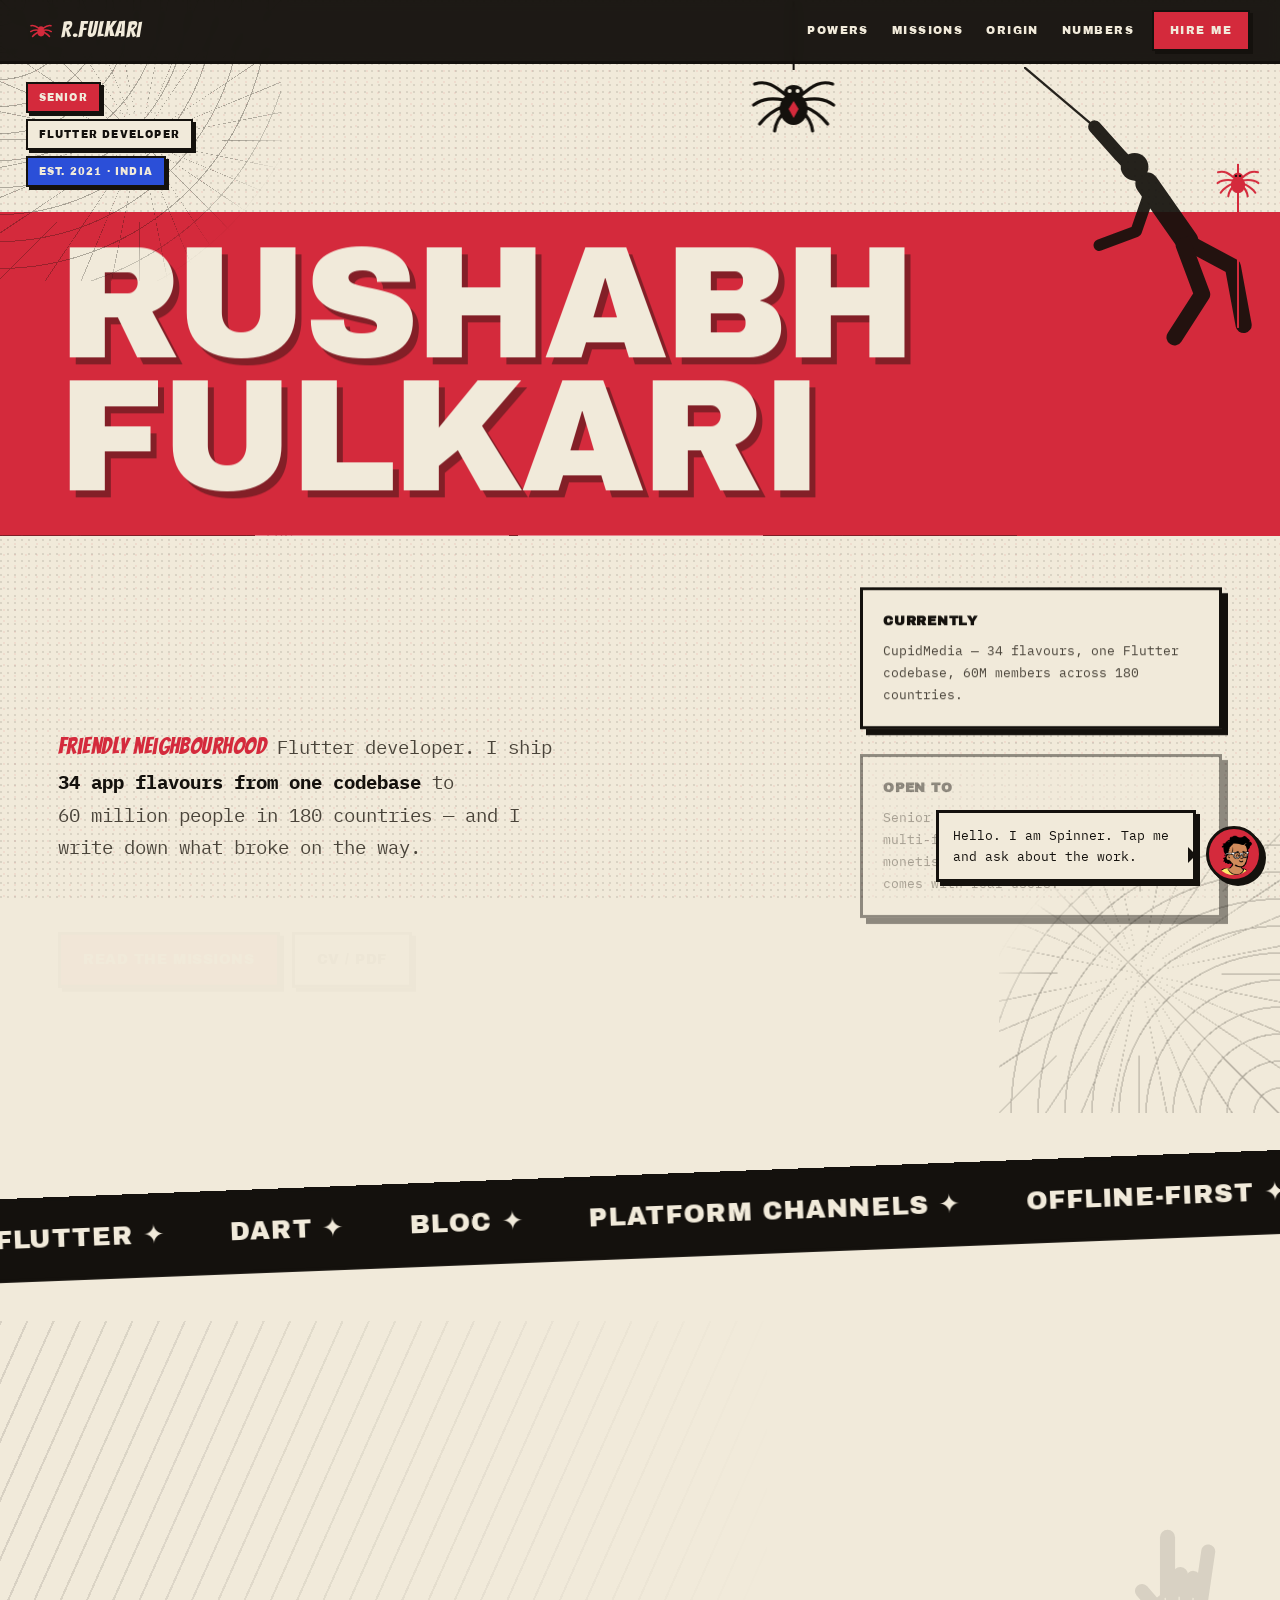
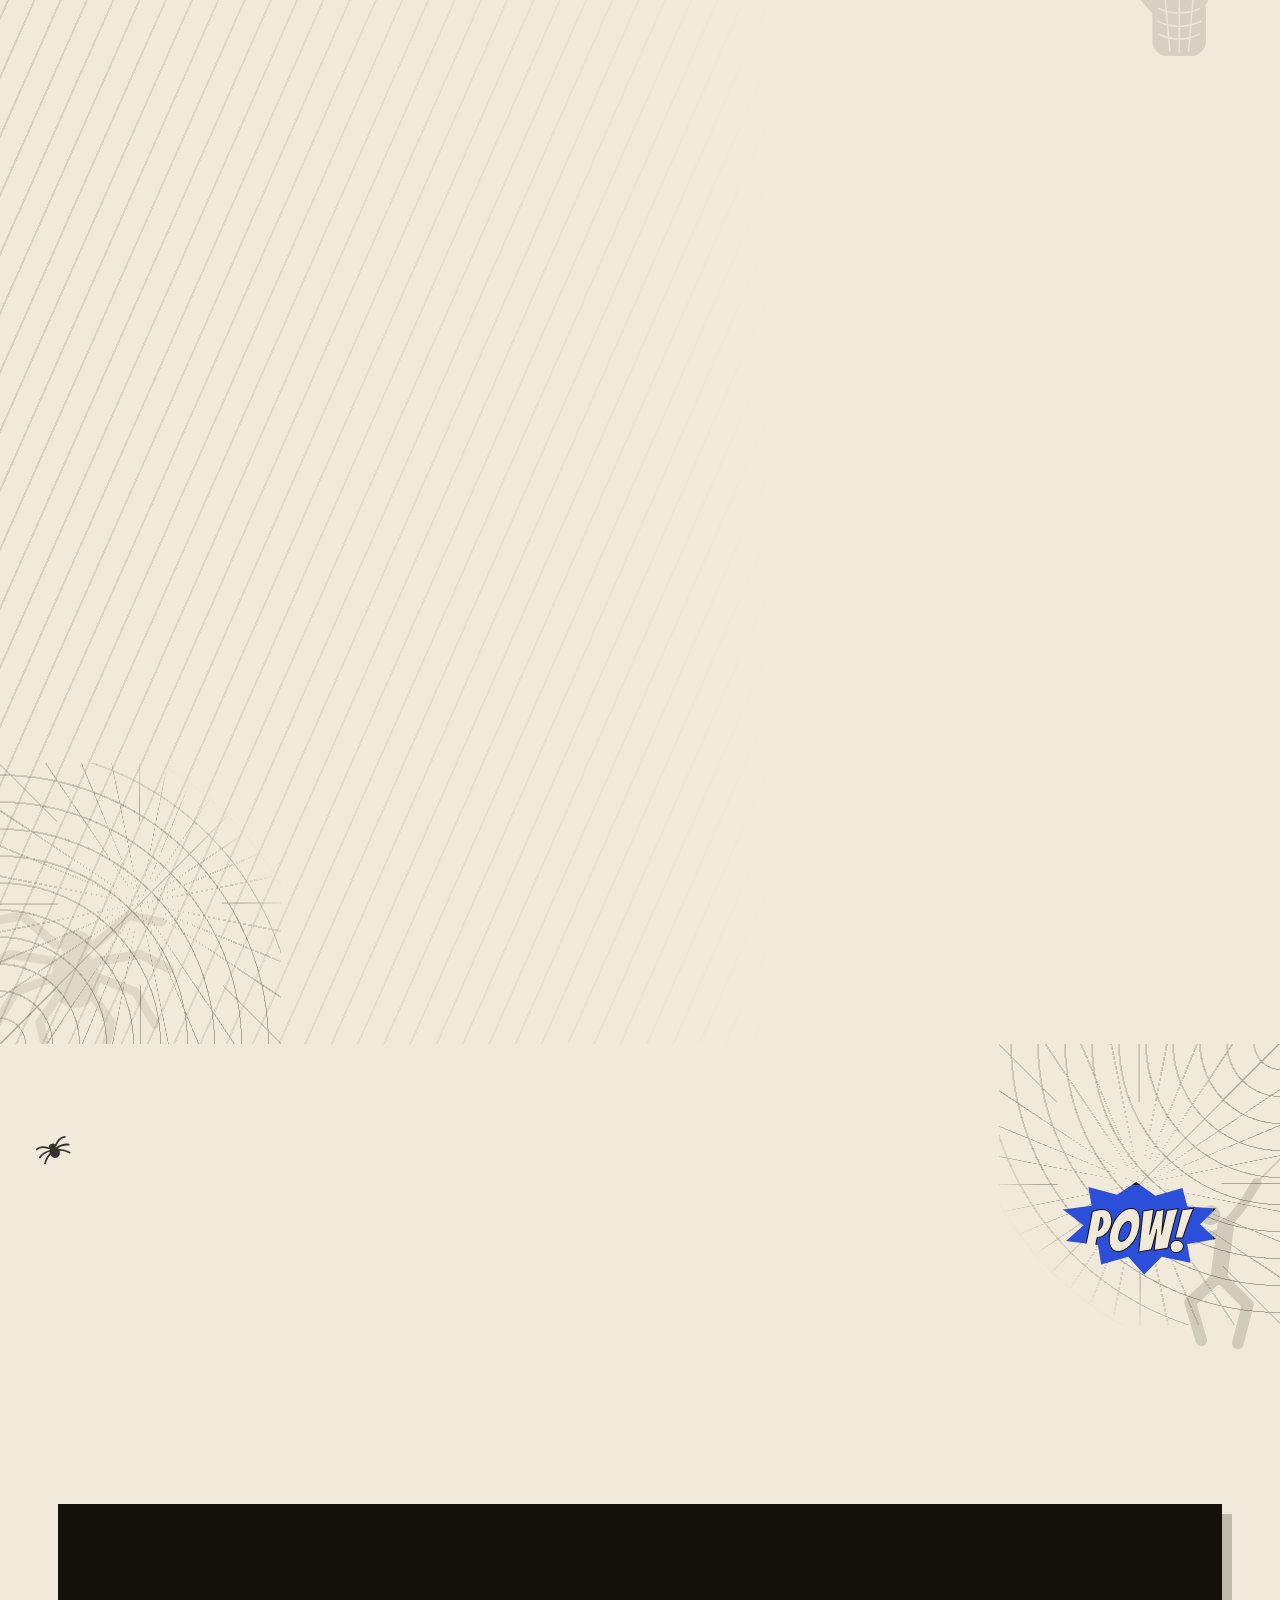
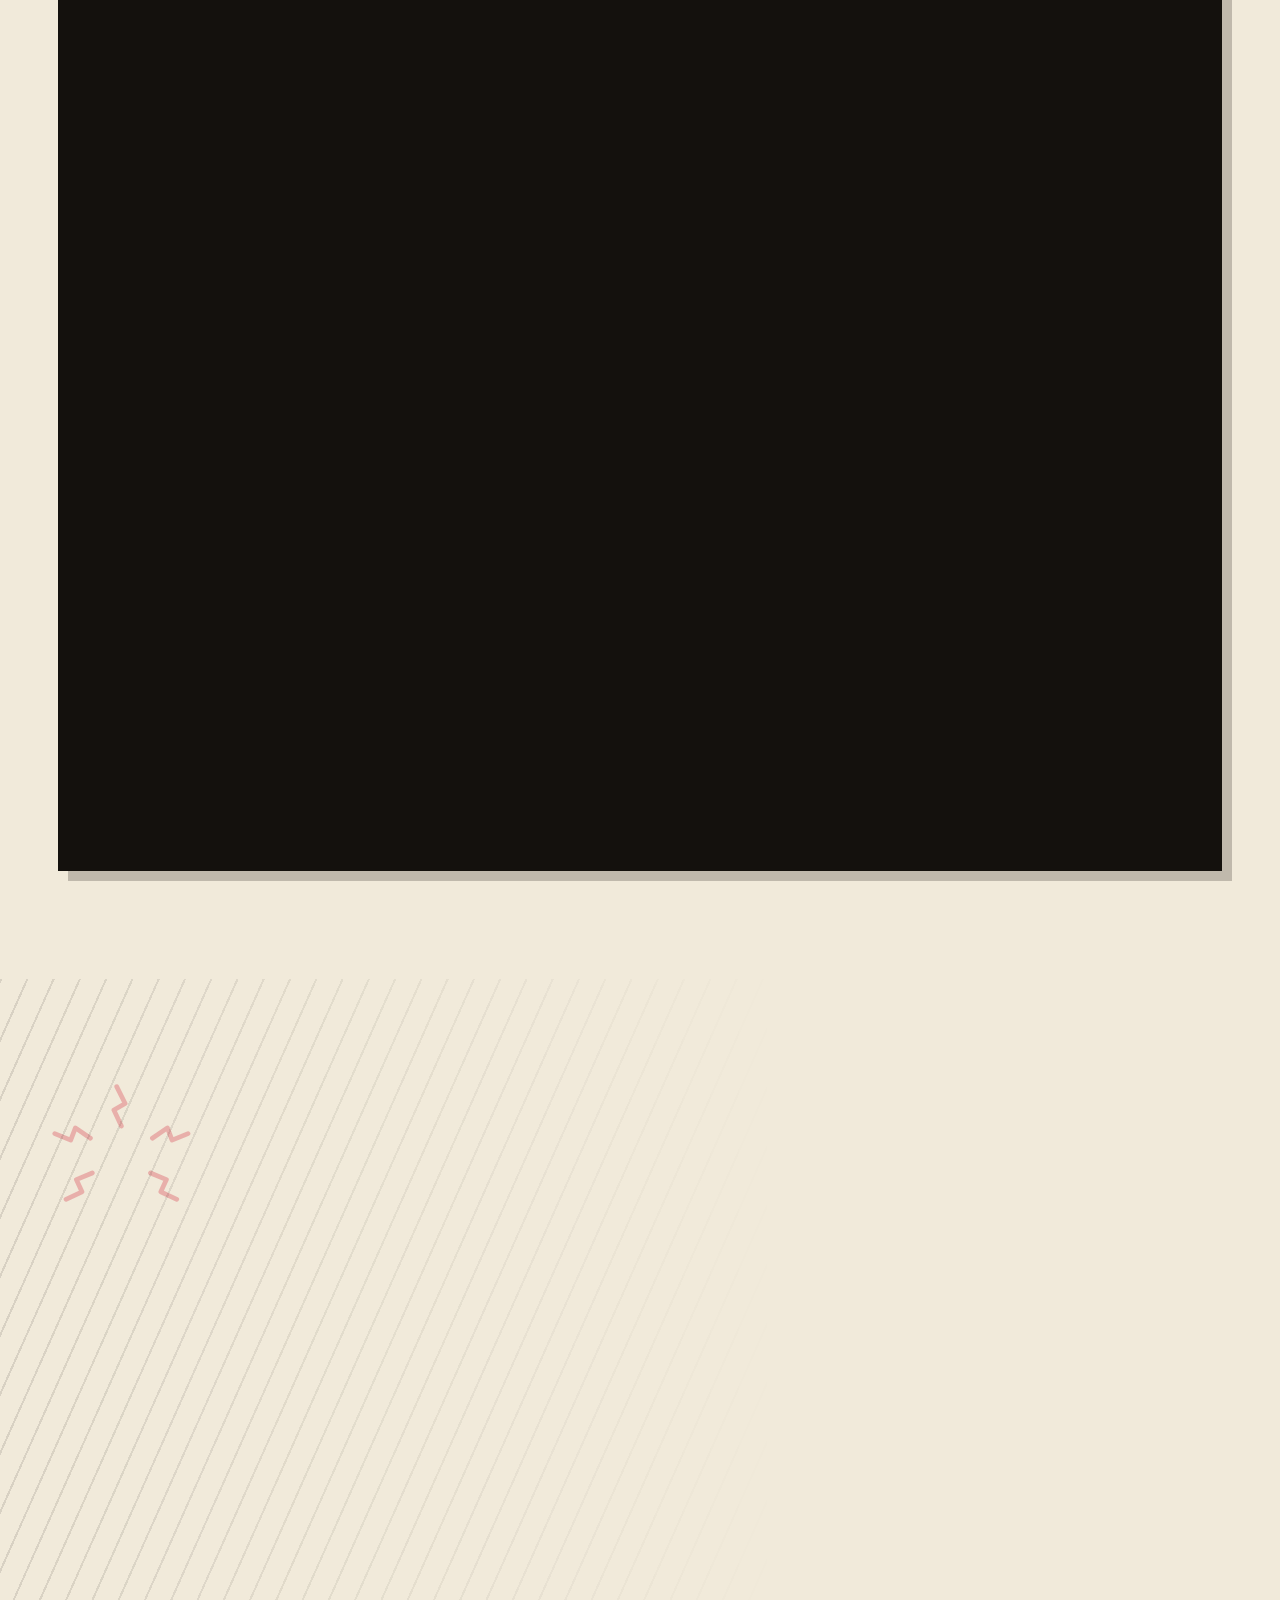
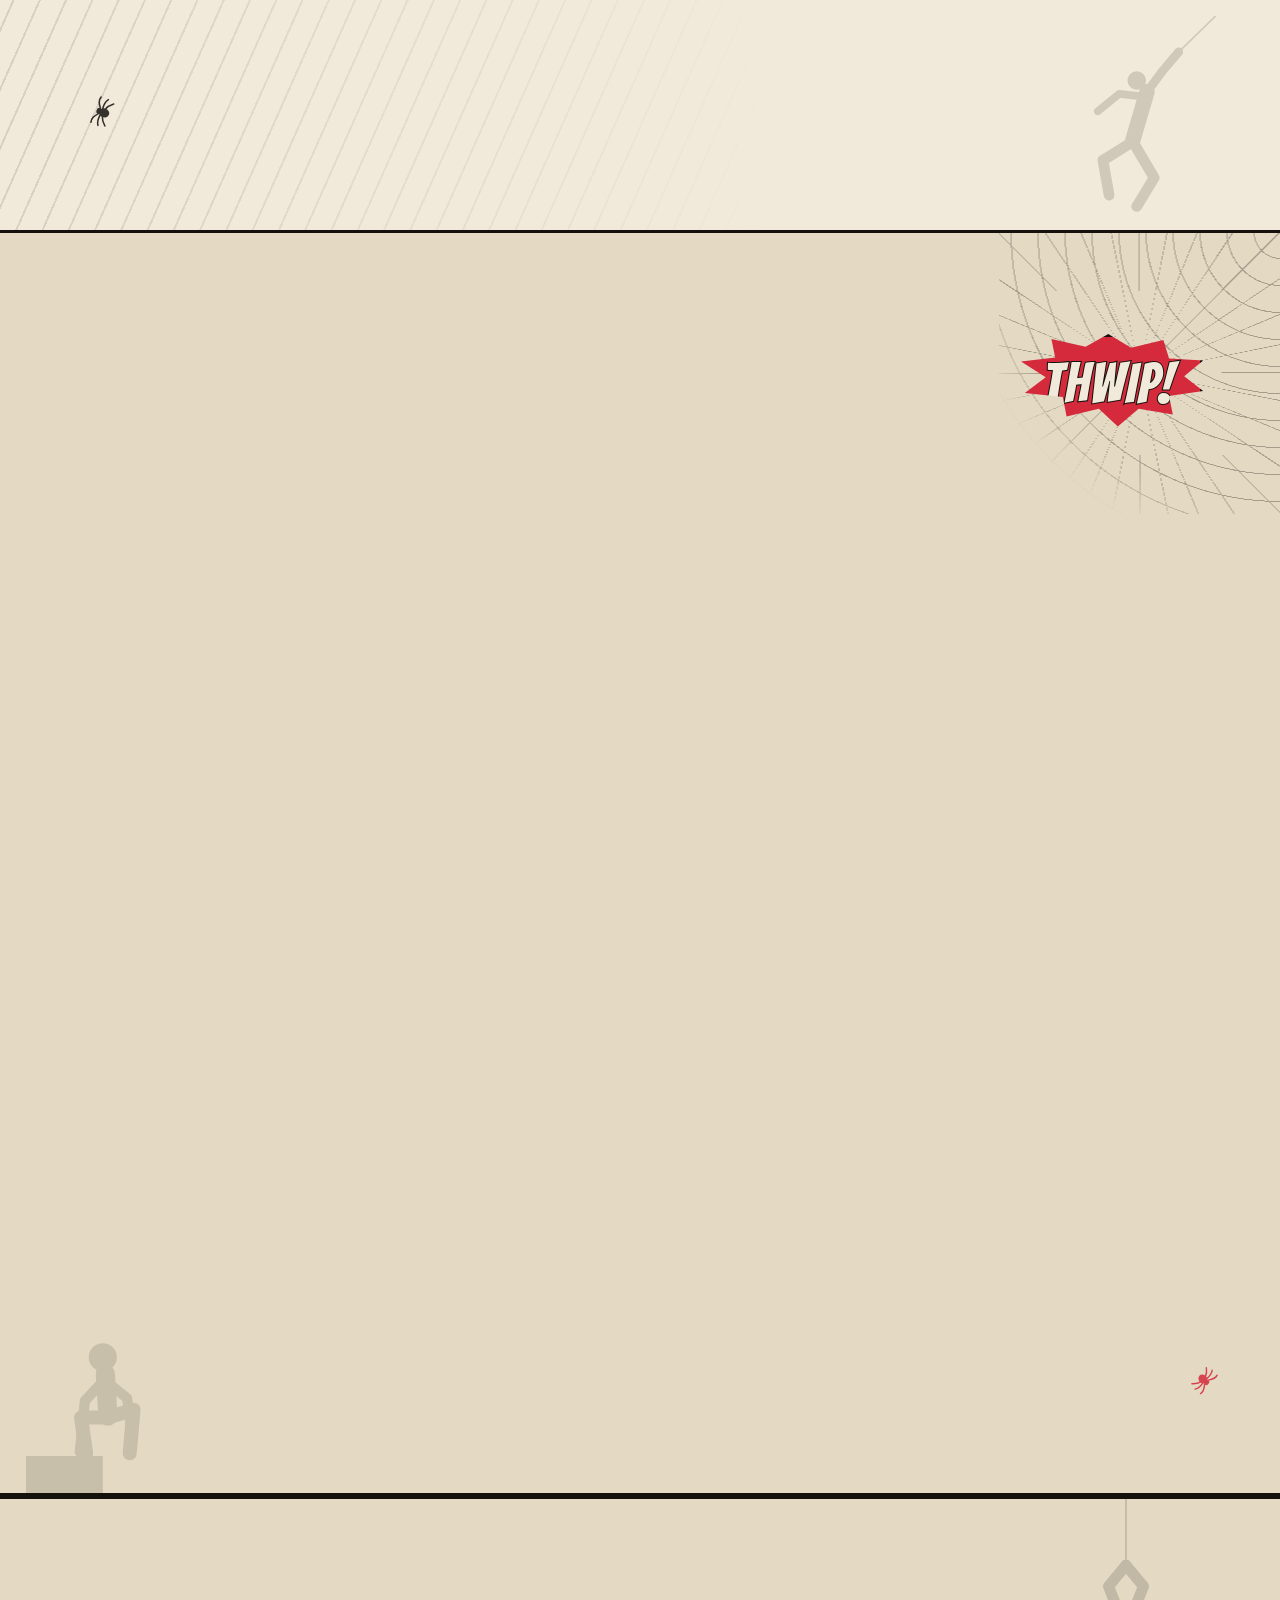
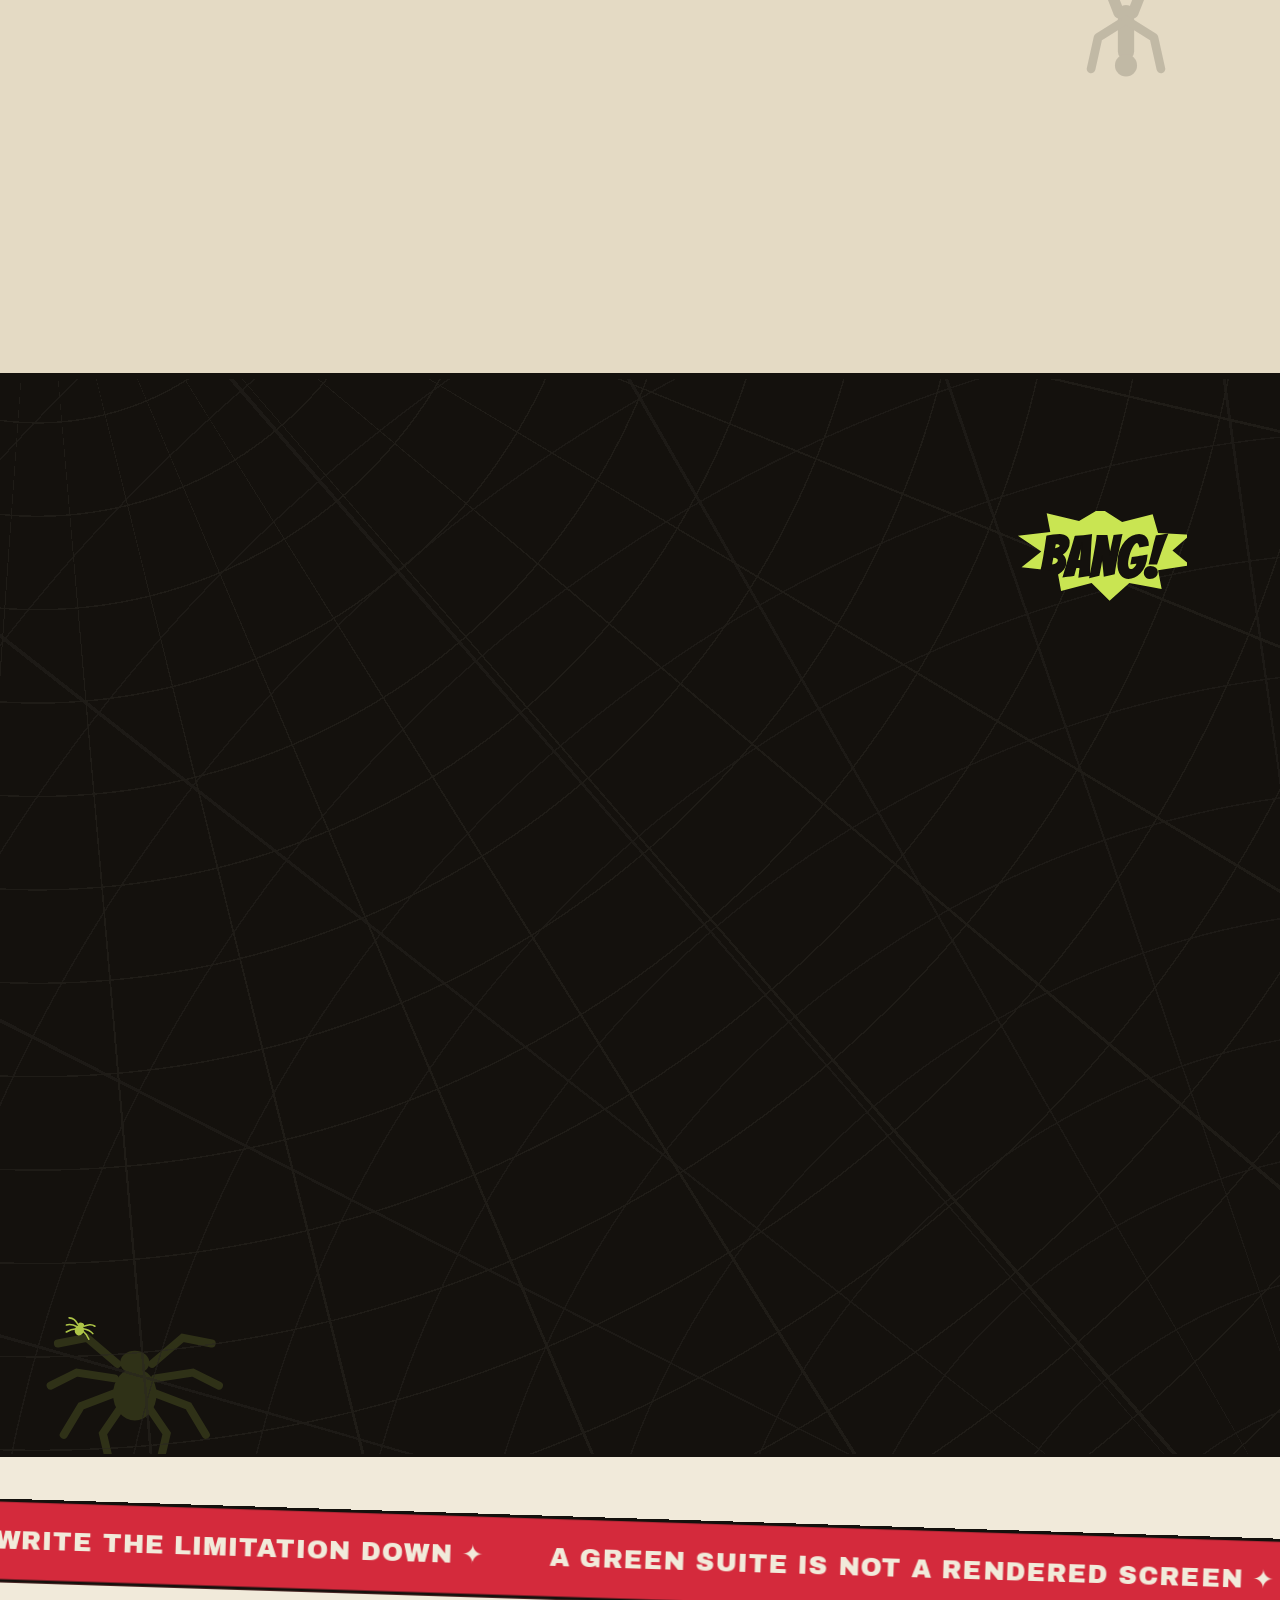
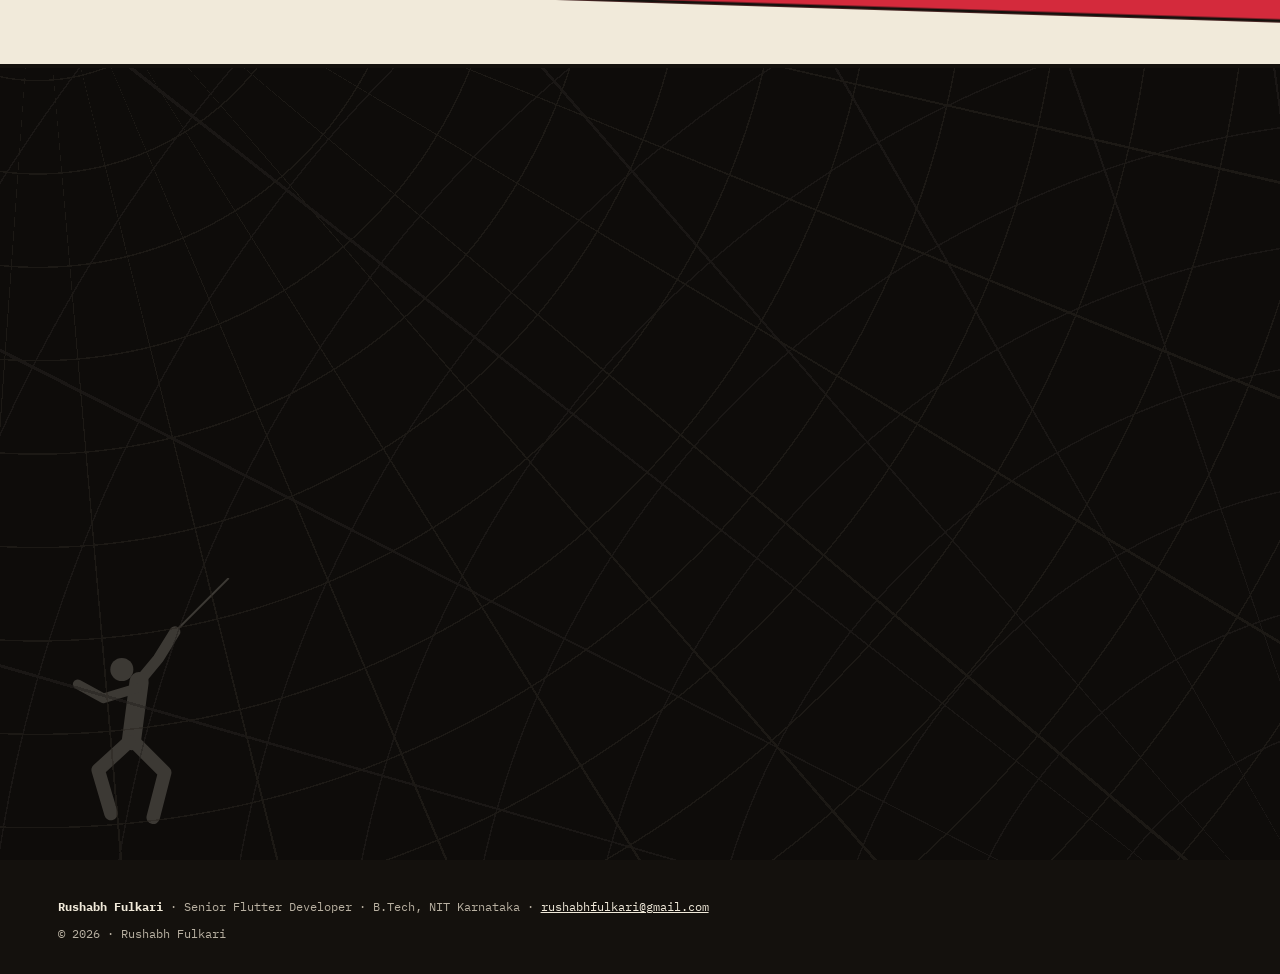
==== commit 0b265c4a: "Give the loader a floor, and stop waiting on images that never load Two faults behind "it doesn't lo" ====
--- a/index.html
+++ b/index.html
@@ -16,7 +16,7 @@
 <link rel="preconnect" href="https://fonts.googleapis.com">
 <link rel="preconnect" href="https://fonts.gstatic.com" crossorigin>
 <link href="https://fonts.googleapis.com/css2?family=Archivo+Black&family=Bangers&family=IBM+Plex+Mono:wght@400;500;600&display=swap" rel="stylesheet">
-<link rel="stylesheet" href="assets/comic.css?v=20260906131737">
+<link rel="stylesheet" href="assets/comic.css?v=20260906132811">
 </head>
 <body id="top">
 <header class="topbar">
@@ -530,6 +530,6 @@
   </form>
 </section>
 
-<script src="assets/comic.js?v=20260906131737"></script>
+<script src="assets/comic.js?v=20260906132811"></script>
 </body>
 </html>
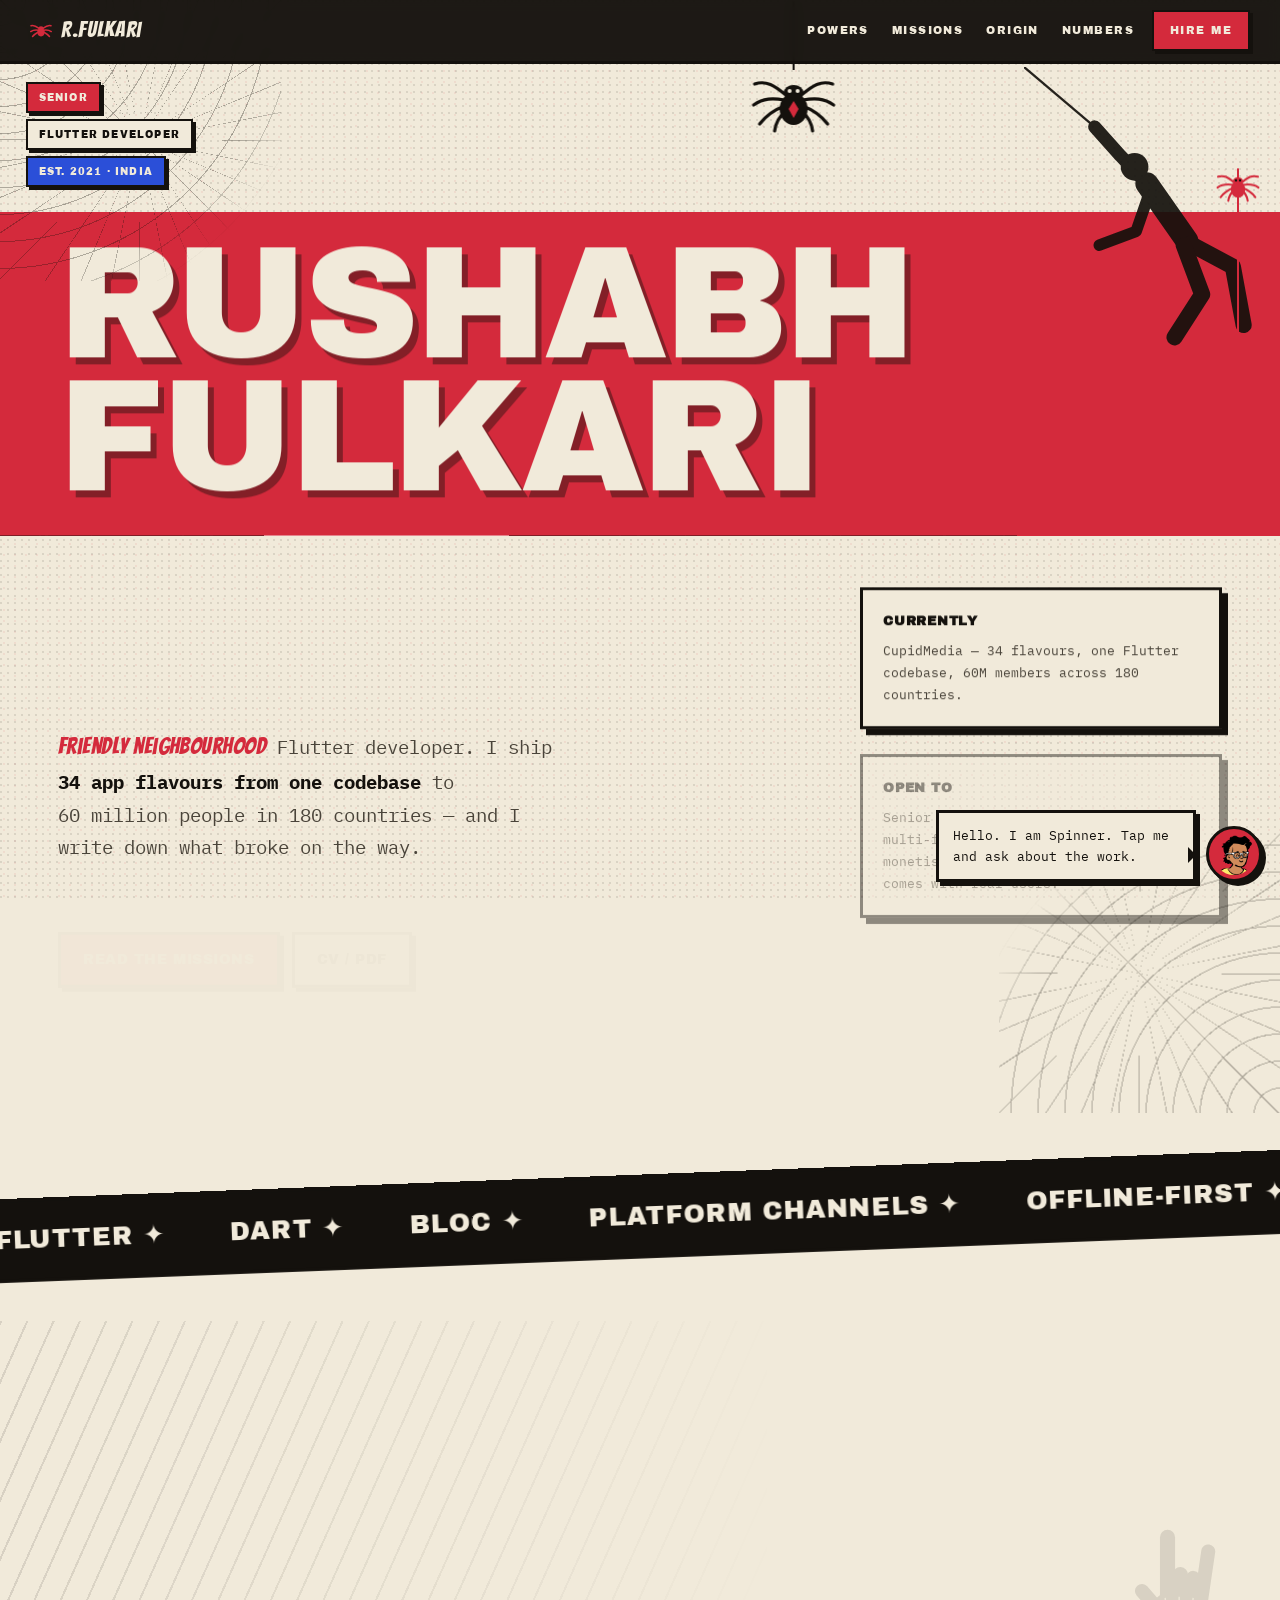
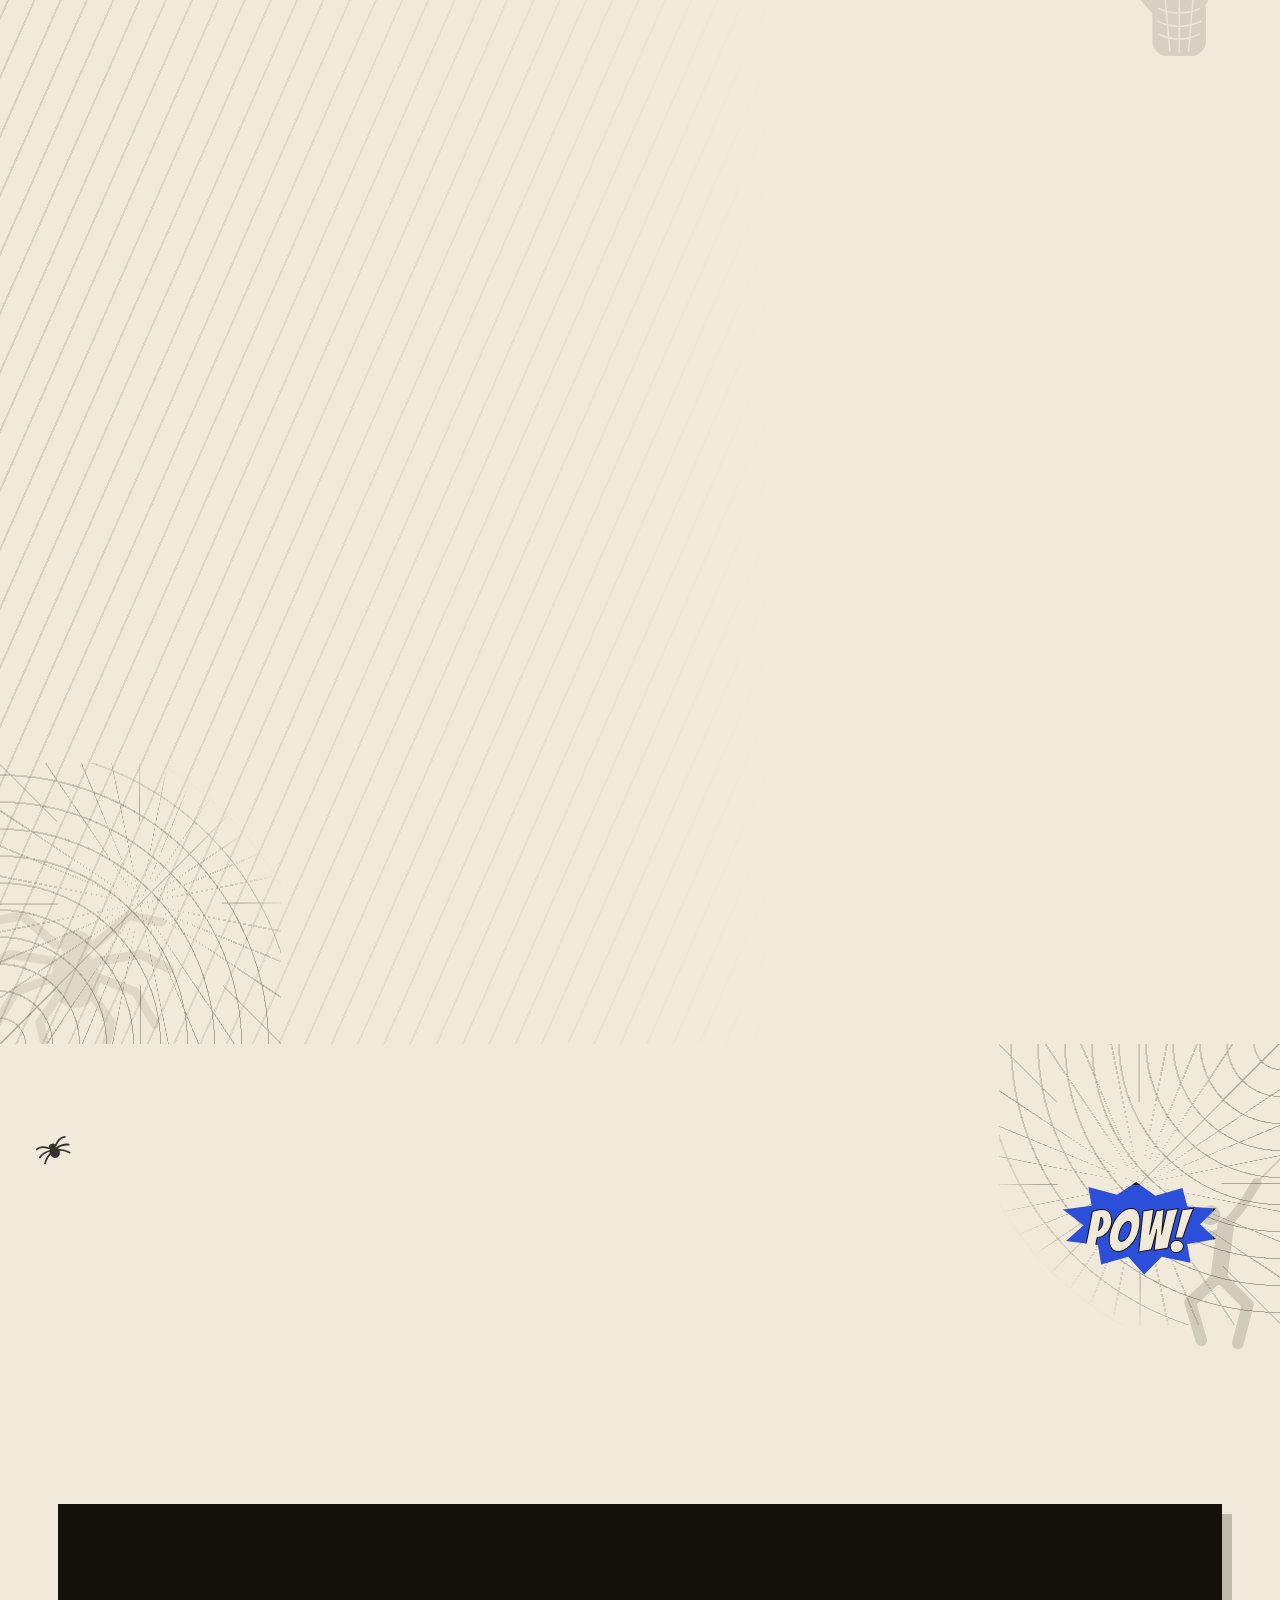
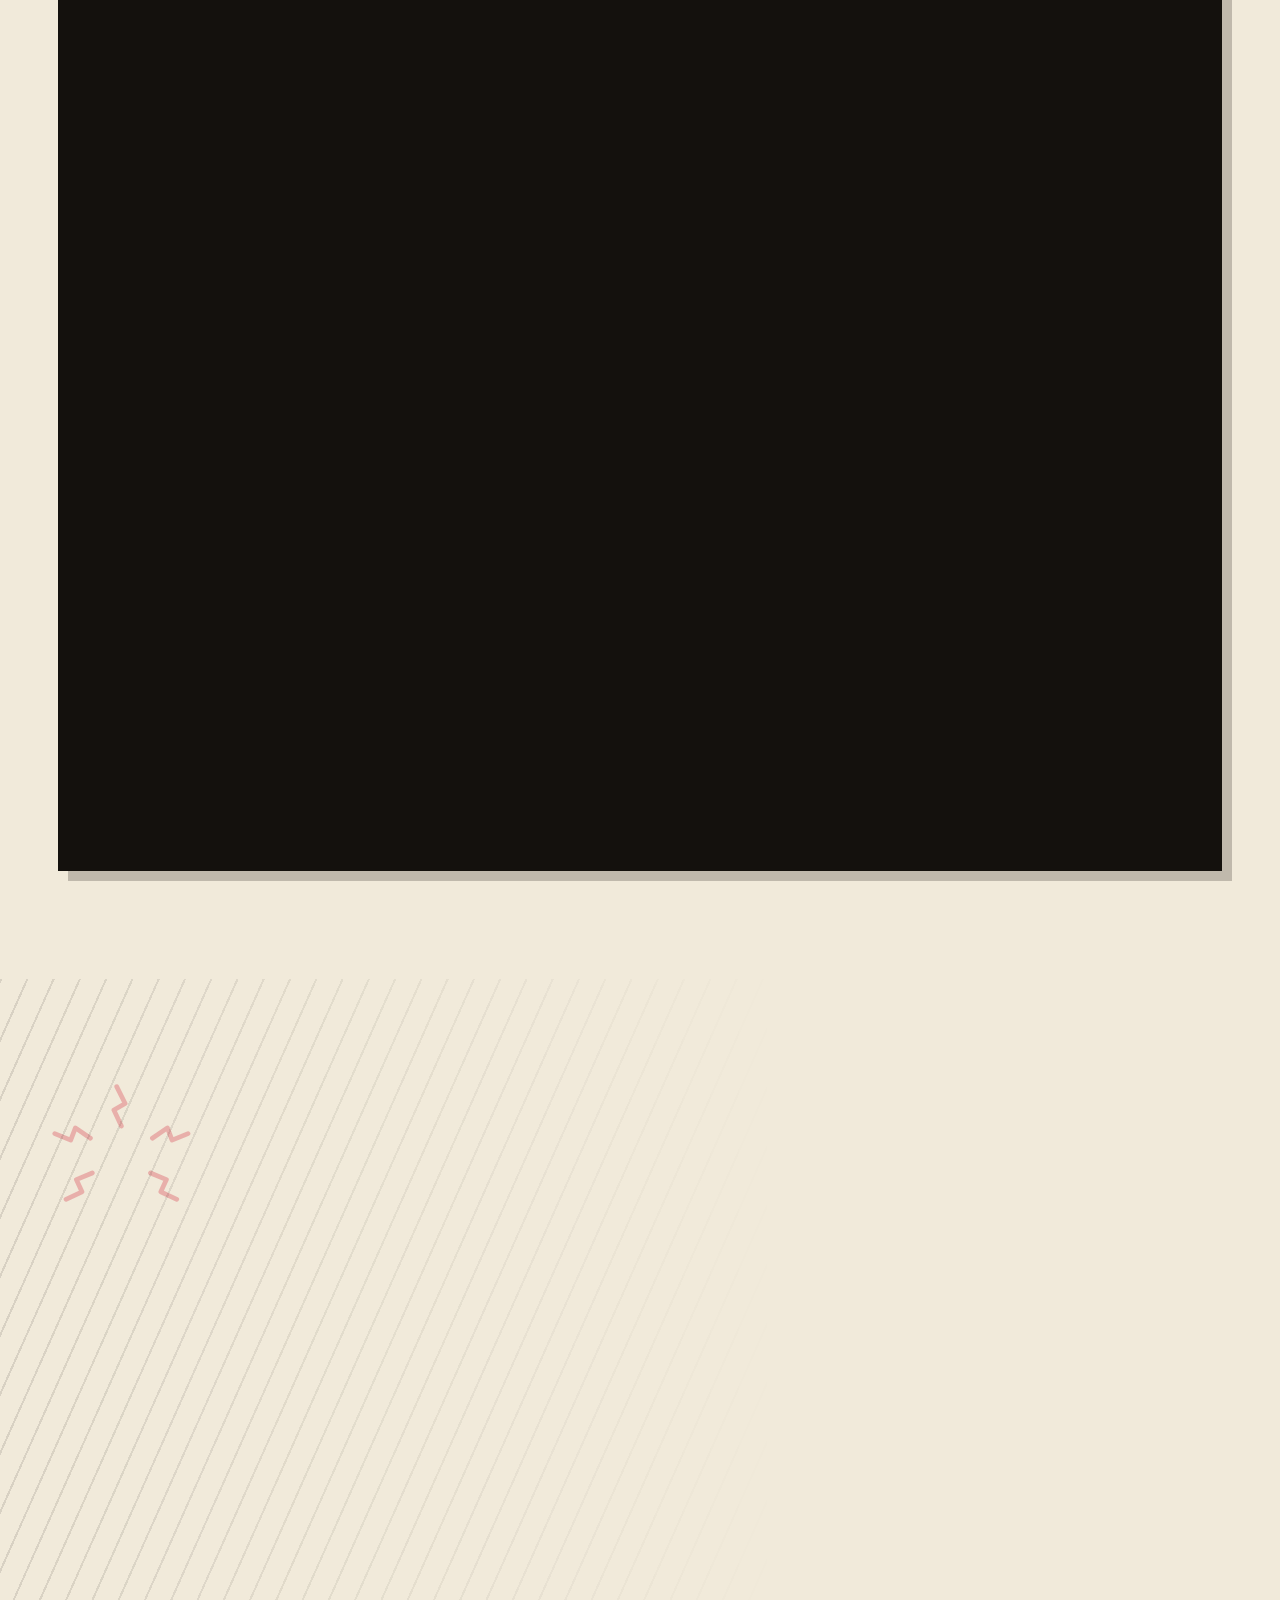
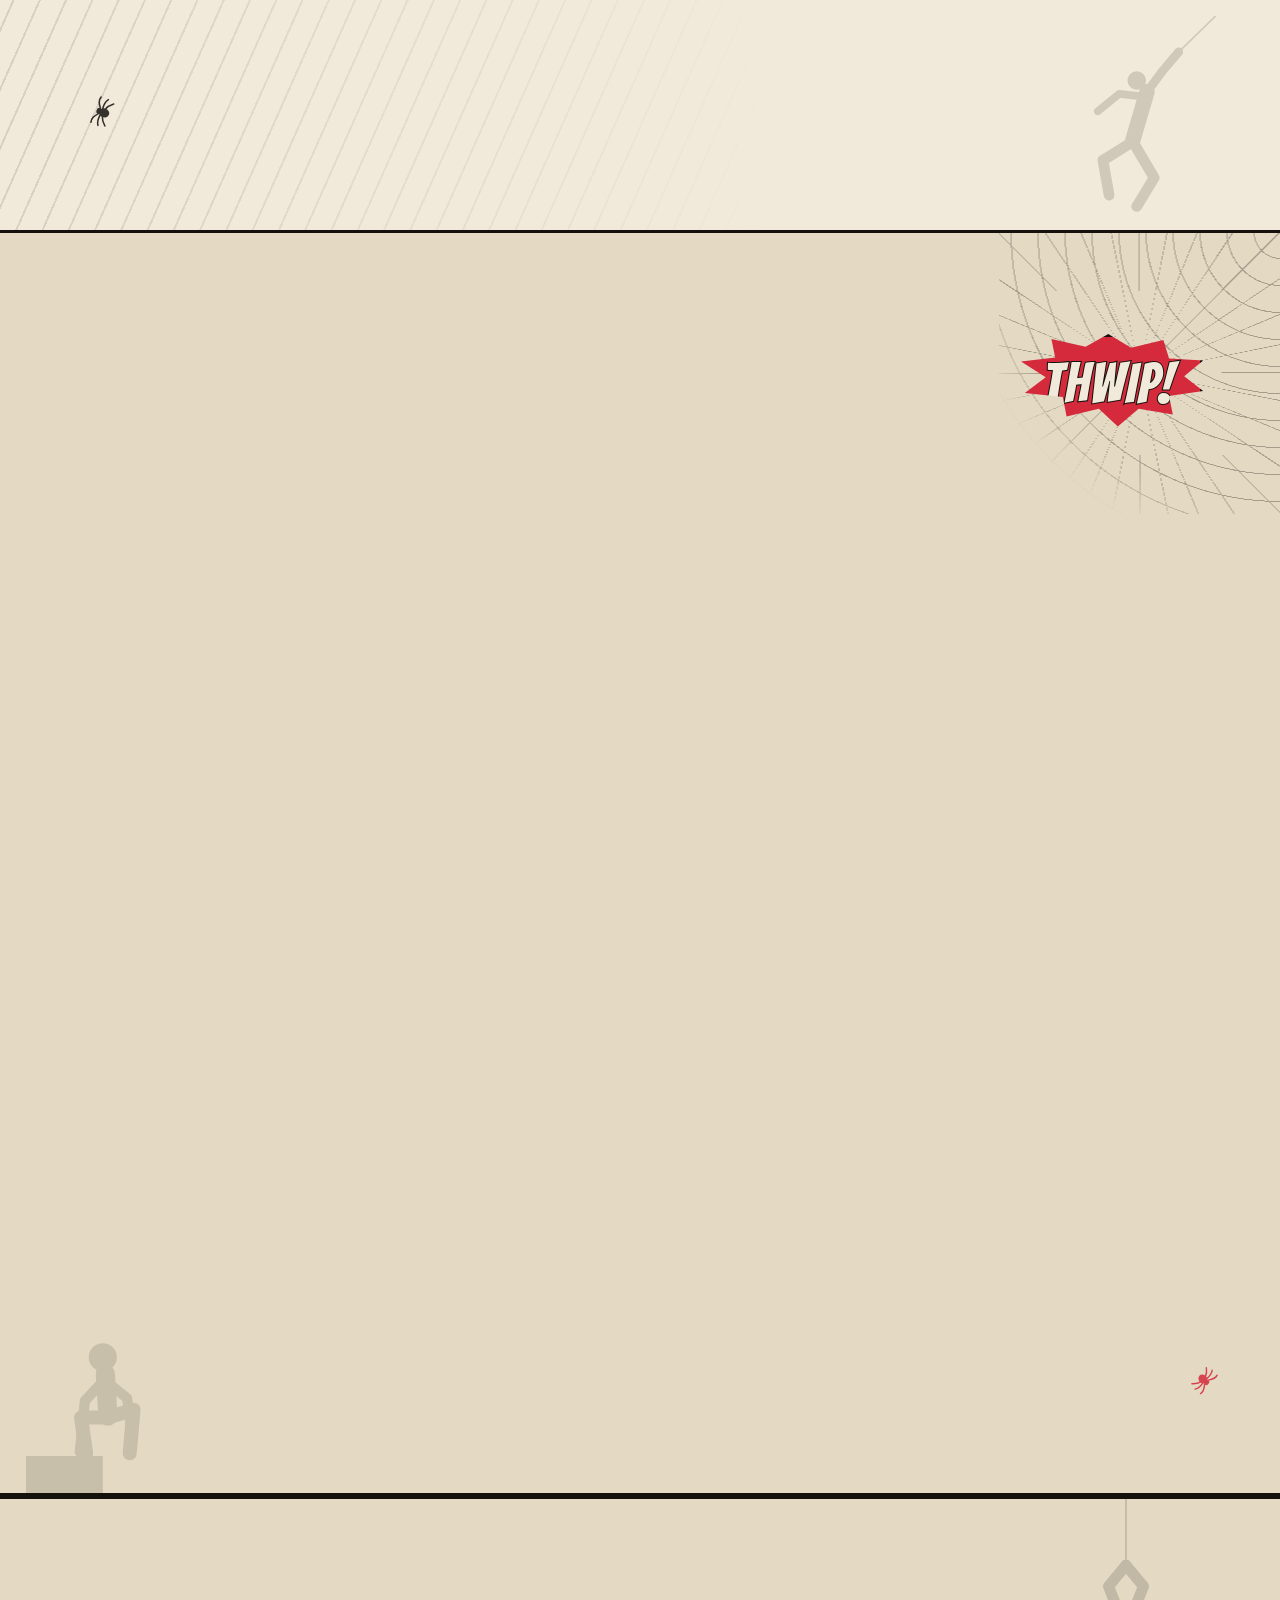
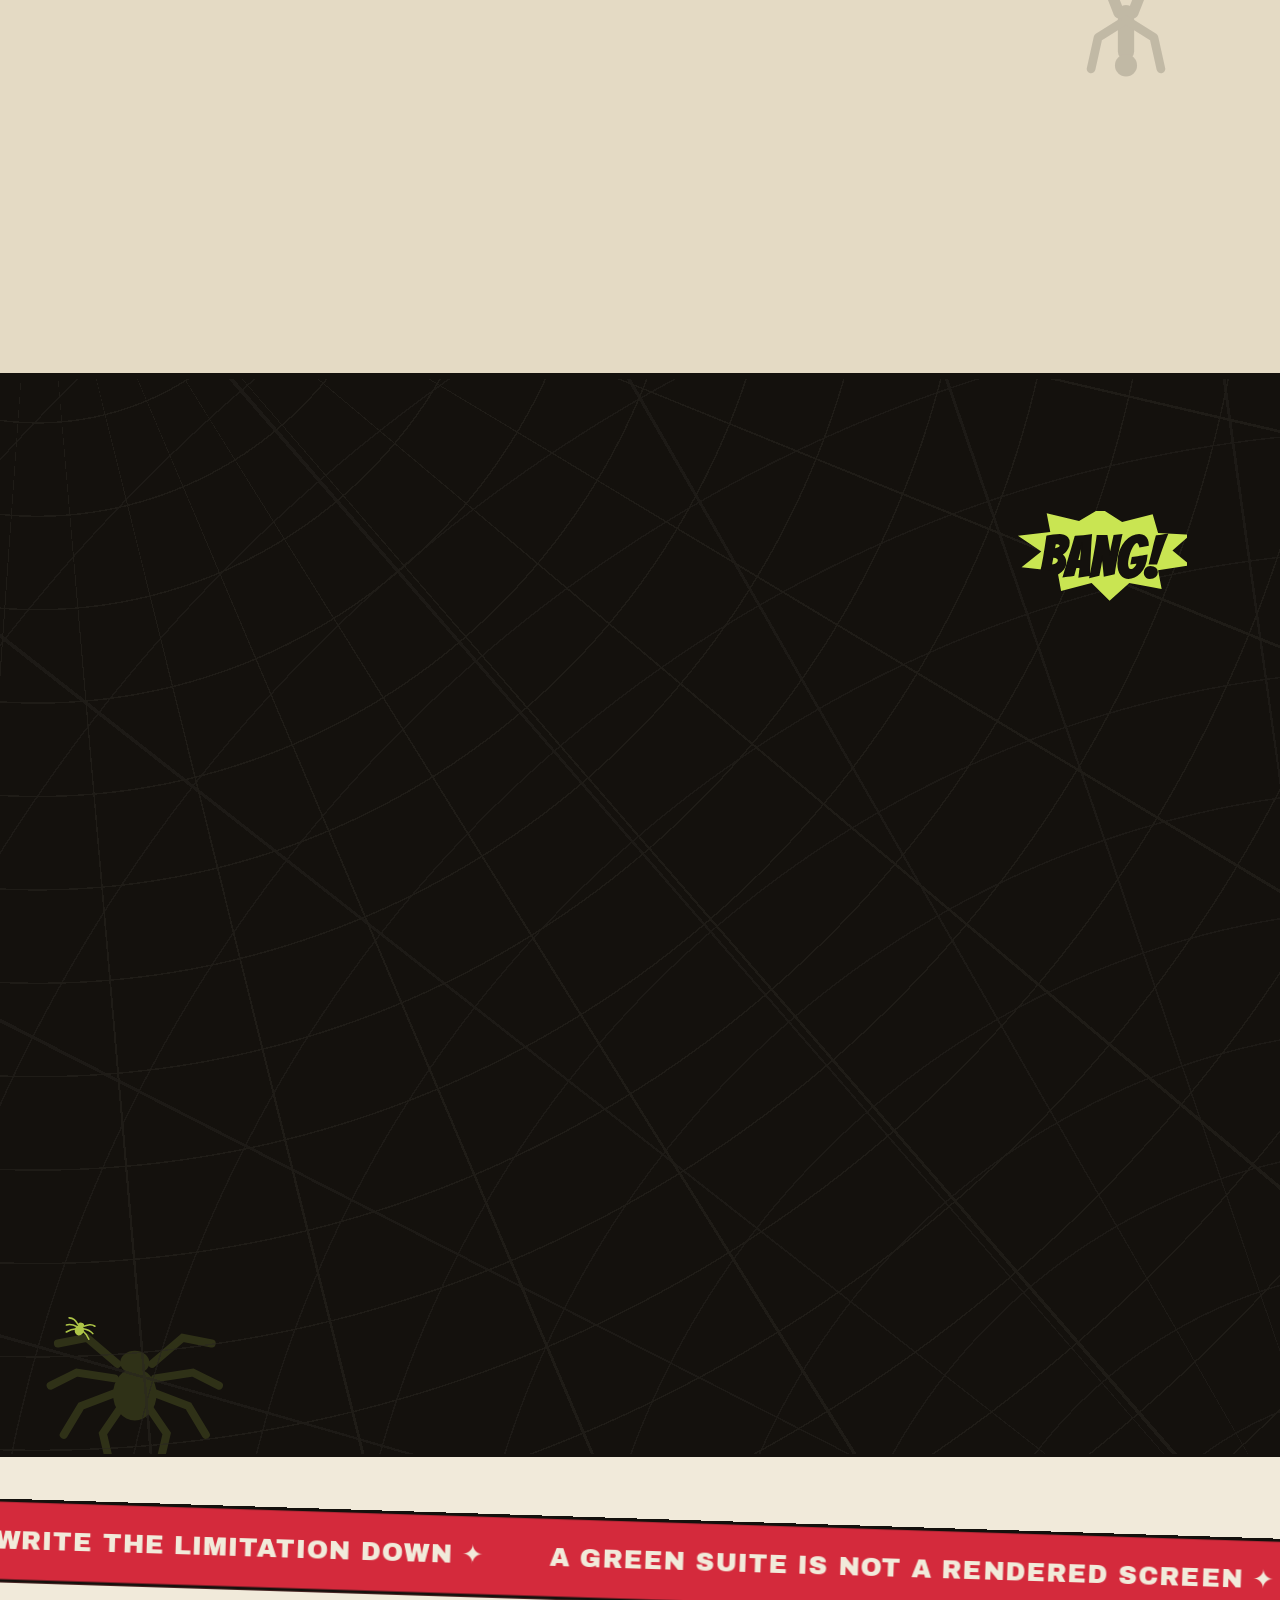
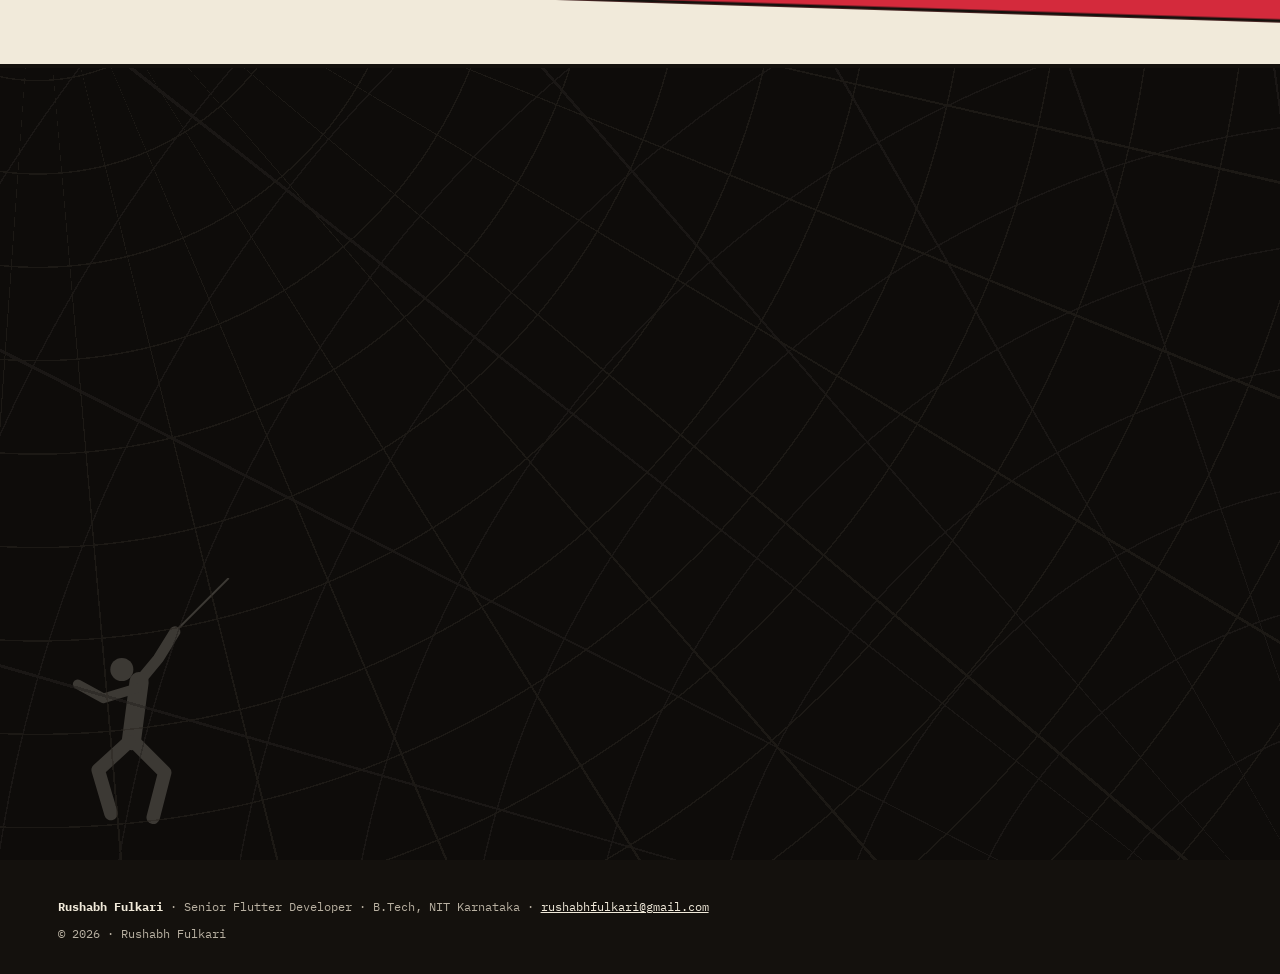
==== commit 8dba0242: "The outermost ring never closed The rings were scheduled to finish at 0.55 + k * 0.13, which puts th" ====
--- a/index.html
+++ b/index.html
@@ -16,7 +16,7 @@
 <link rel="preconnect" href="https://fonts.googleapis.com">
 <link rel="preconnect" href="https://fonts.gstatic.com" crossorigin>
 <link href="https://fonts.googleapis.com/css2?family=Archivo+Black&family=Bangers&family=IBM+Plex+Mono:wght@400;500;600&display=swap" rel="stylesheet">
-<link rel="stylesheet" href="assets/comic.css?v=20260906132811">
+<link rel="stylesheet" href="assets/comic.css?v=20260906133118">
 </head>
 <body id="top">
 <header class="topbar">
@@ -530,6 +530,6 @@
   </form>
 </section>
 
-<script src="assets/comic.js?v=20260906132811"></script>
+<script src="assets/comic.js?v=20260906133118"></script>
 </body>
 </html>
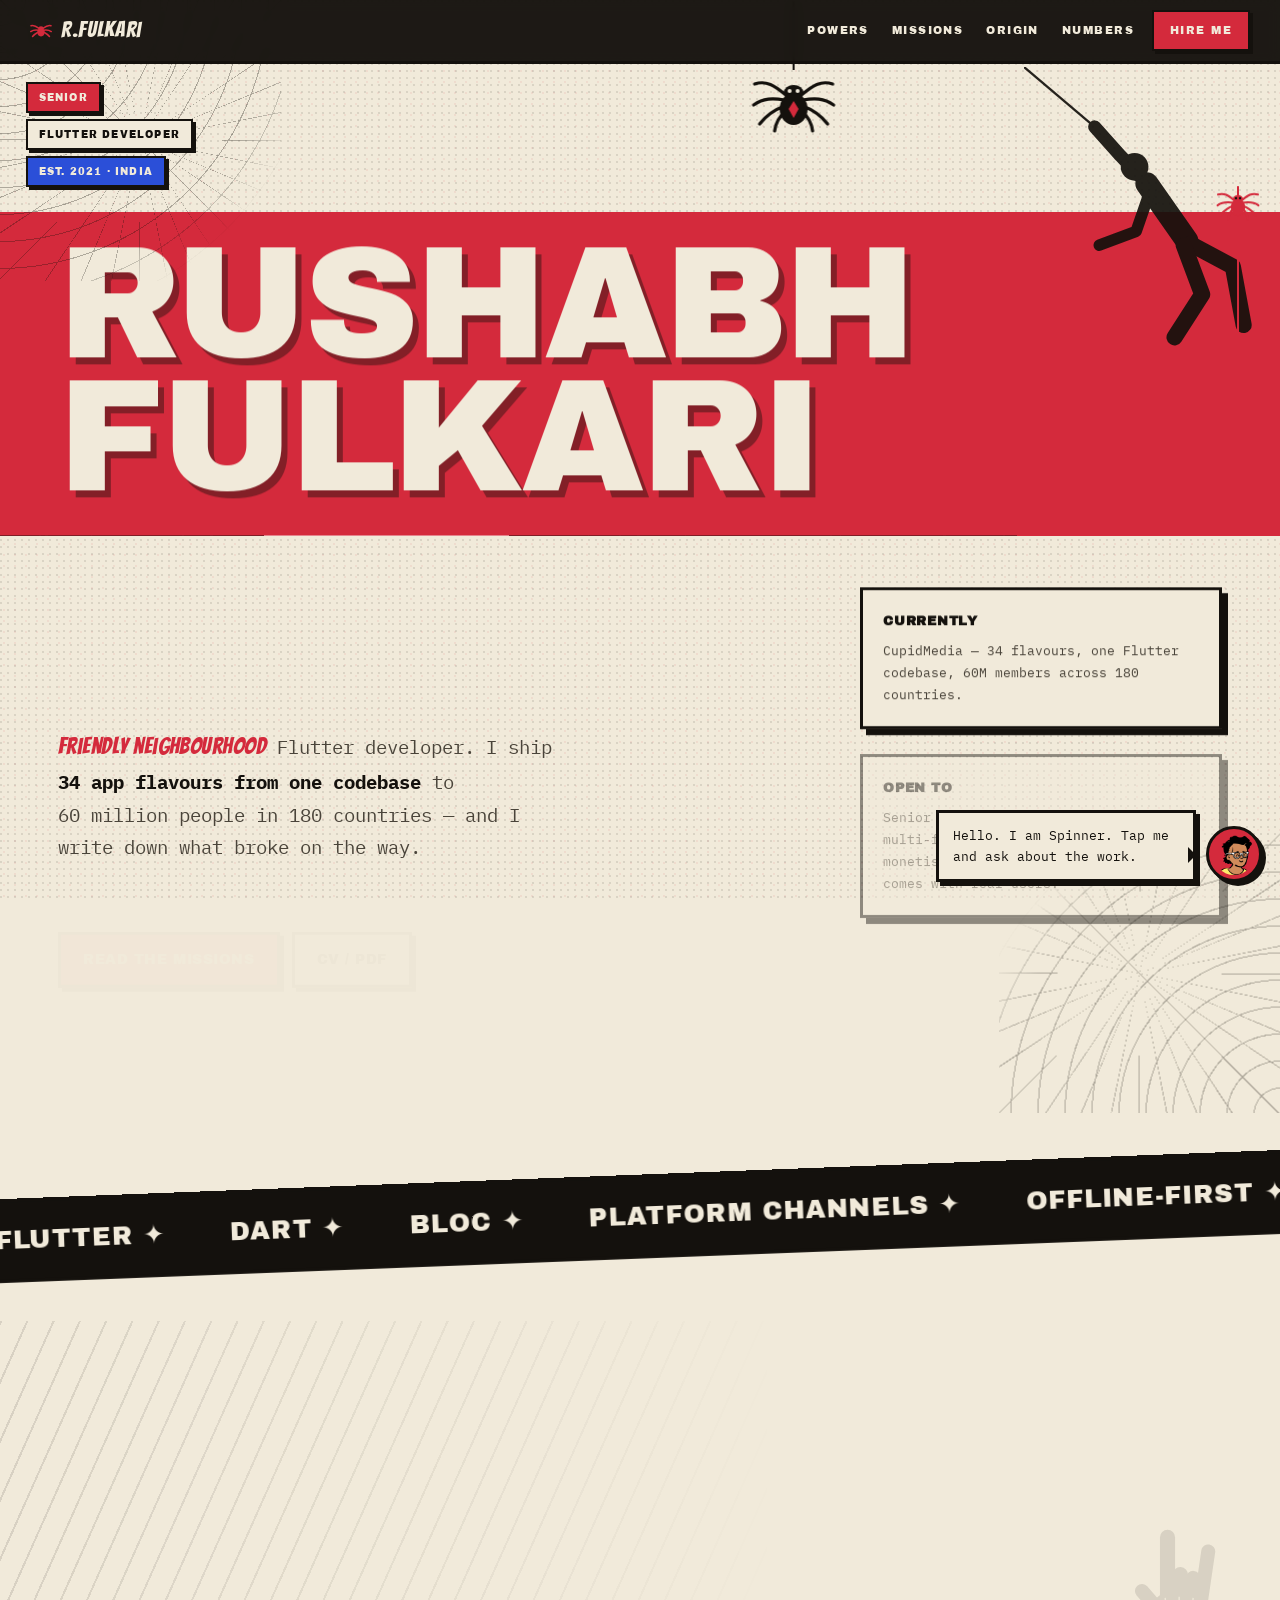
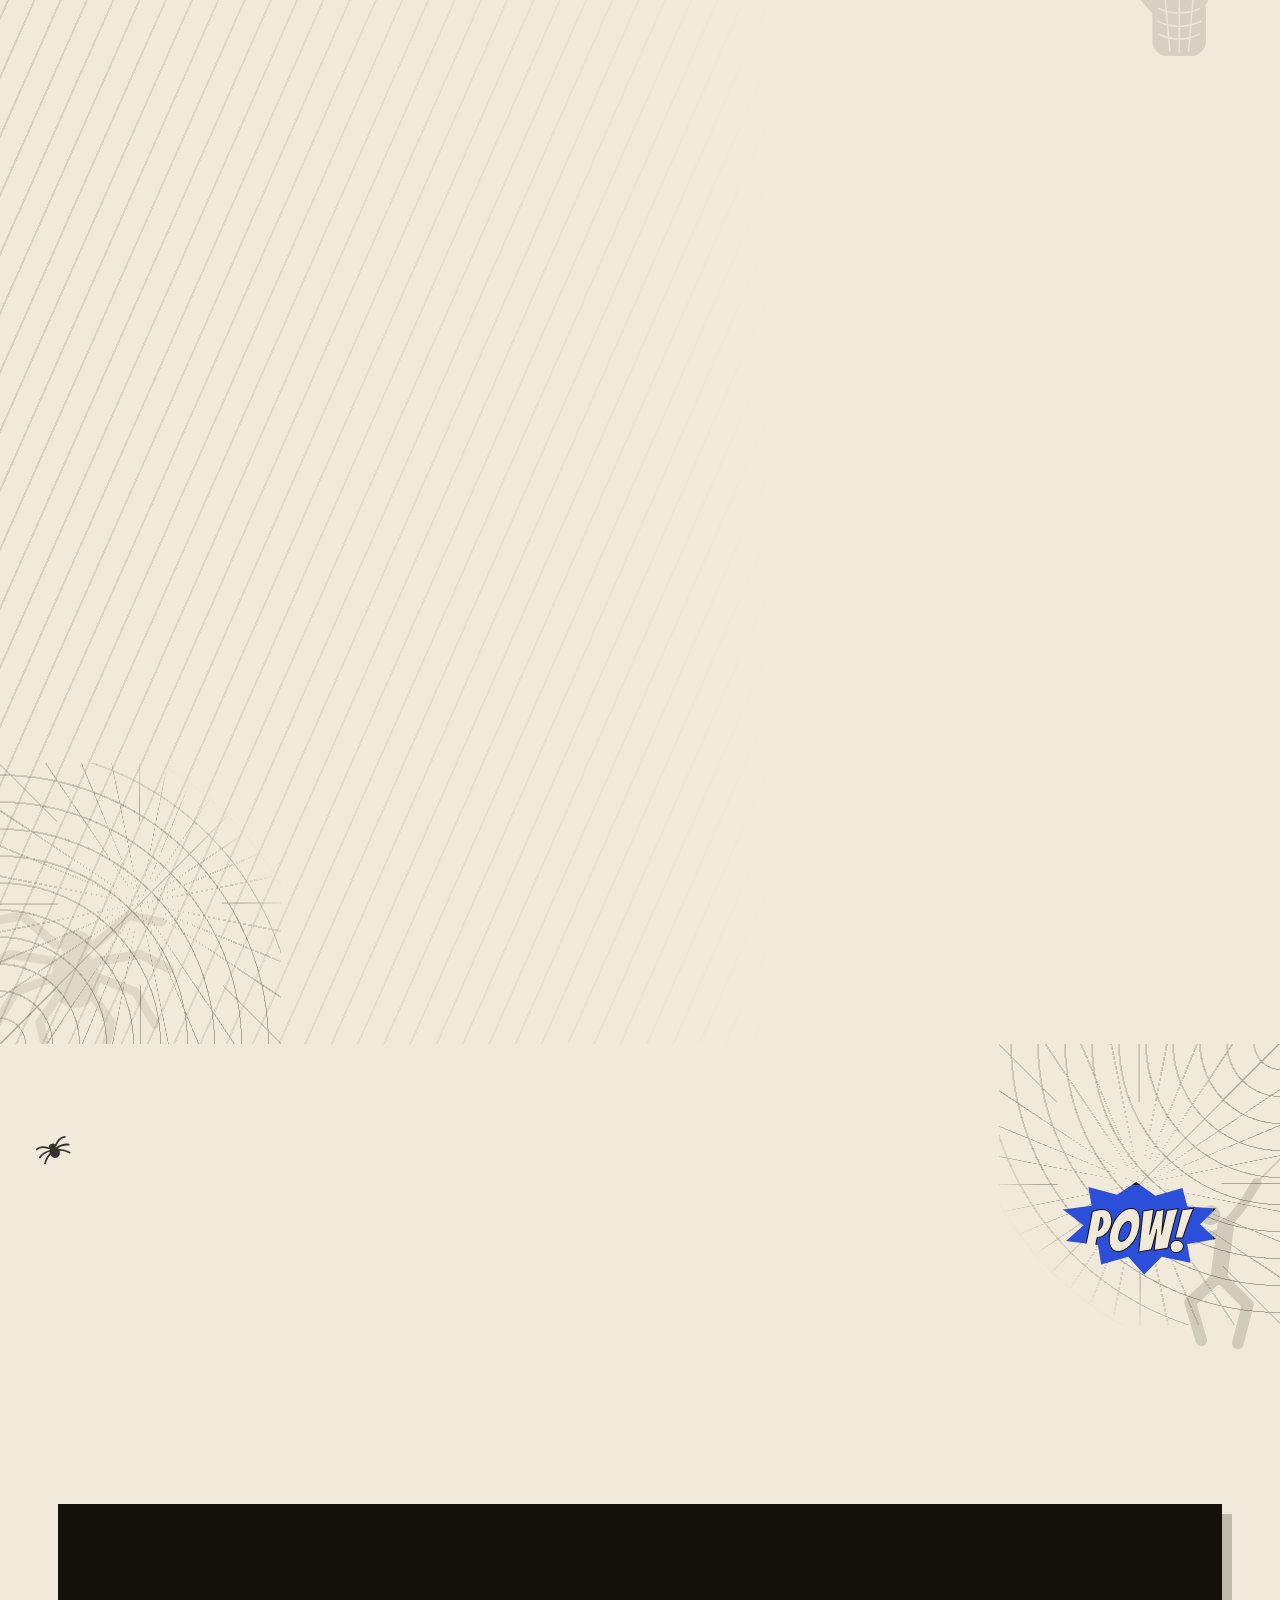
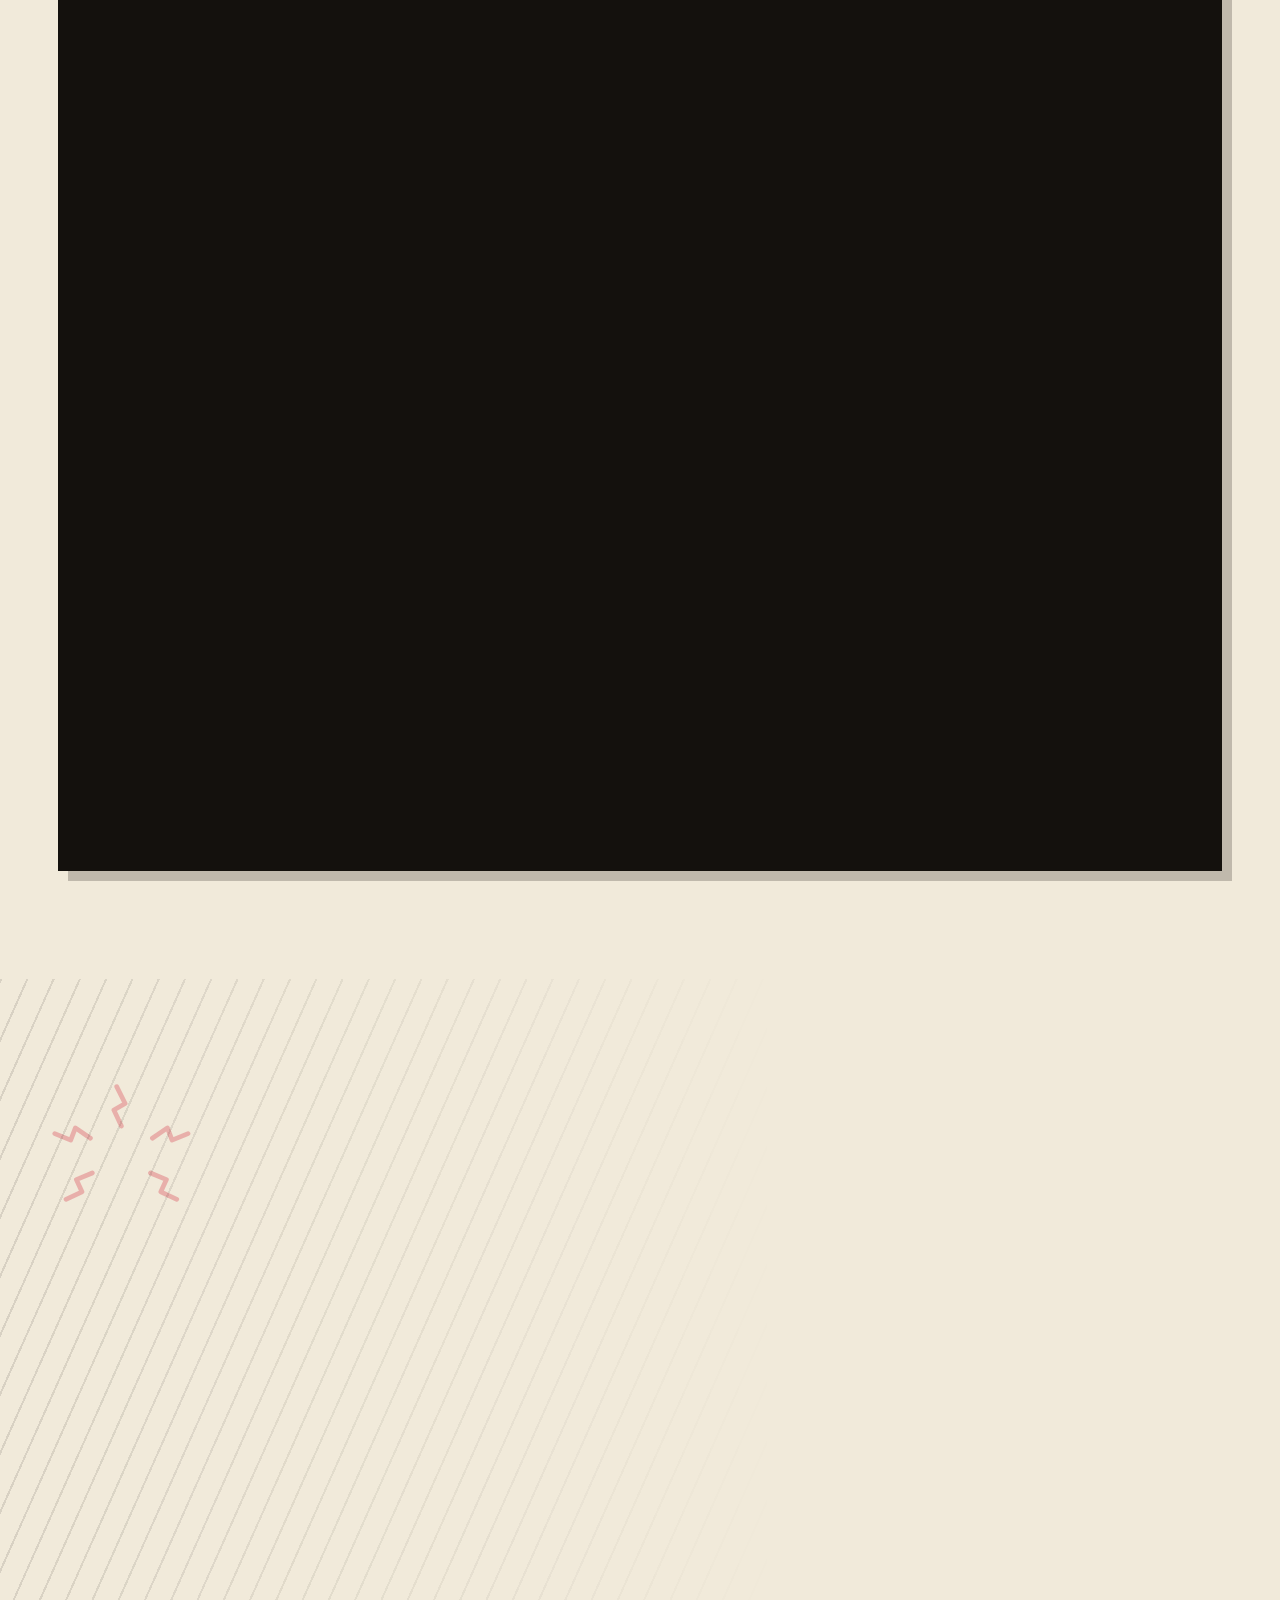
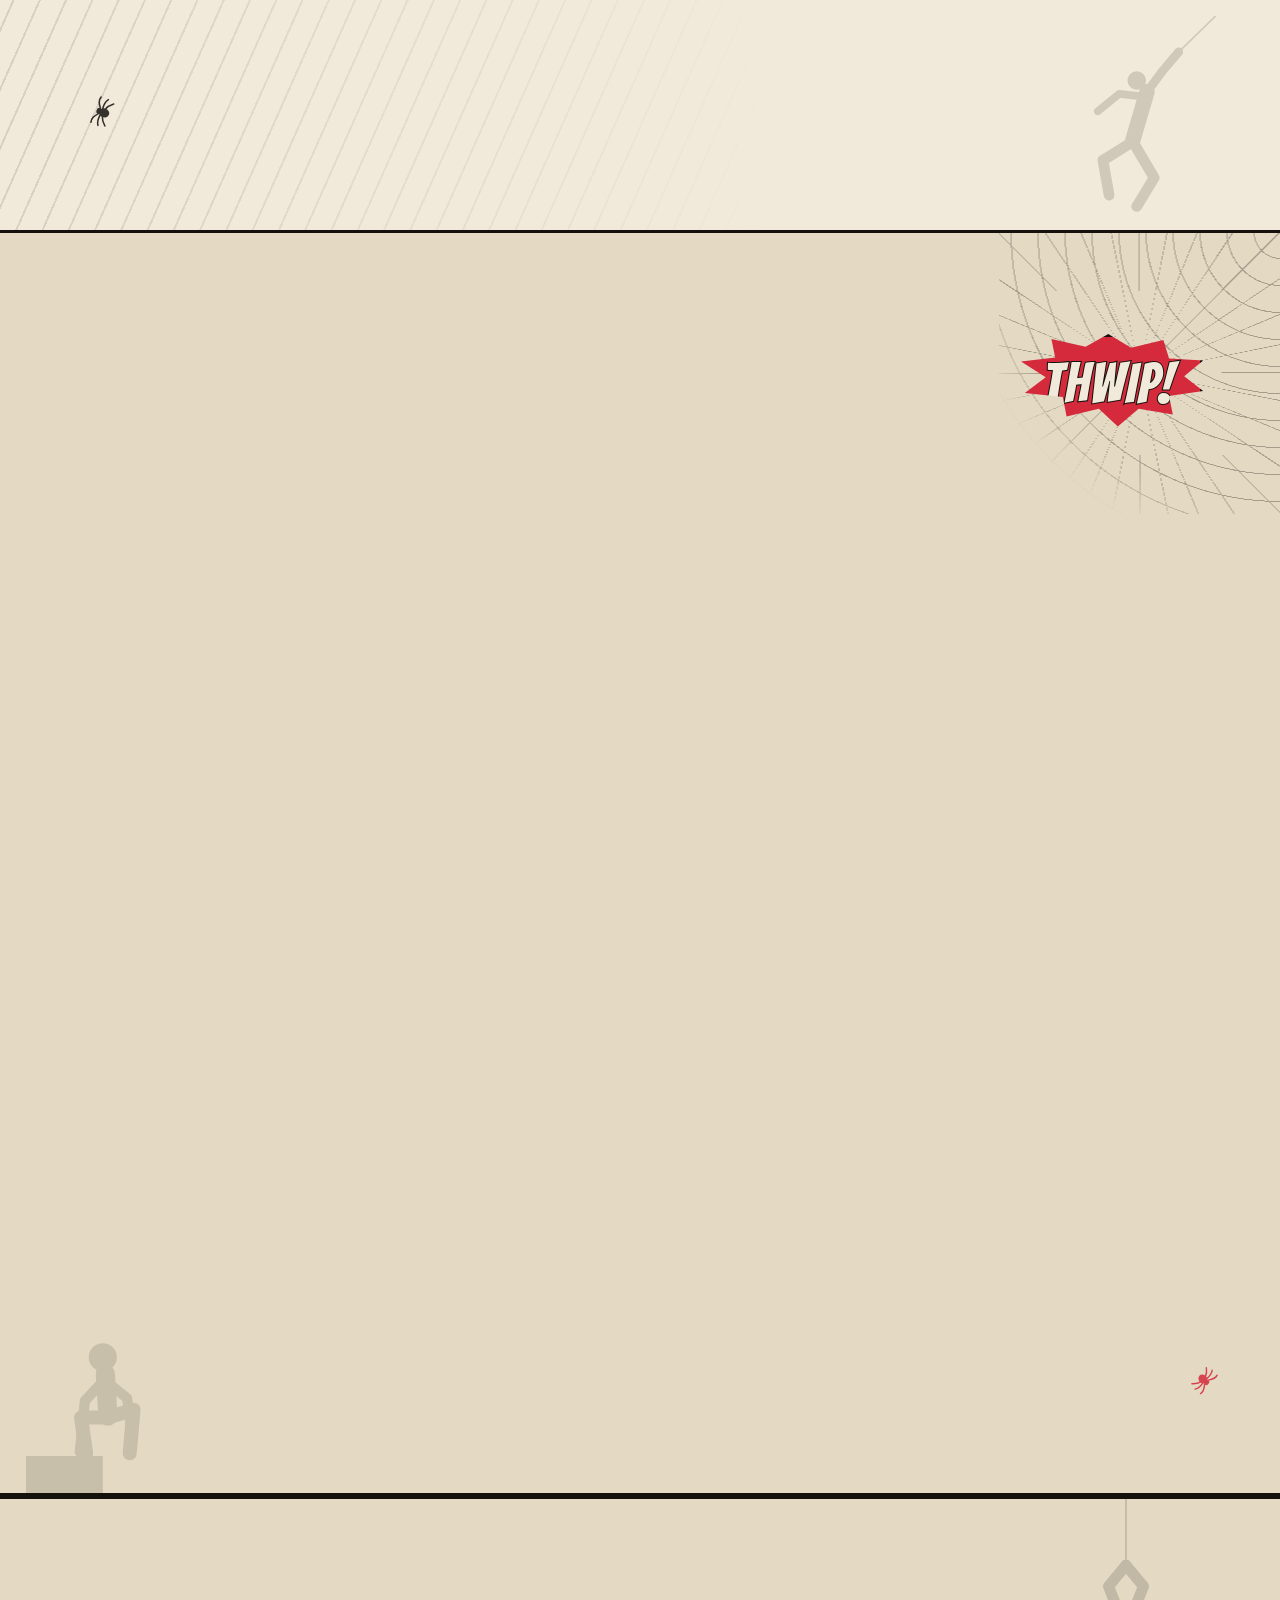
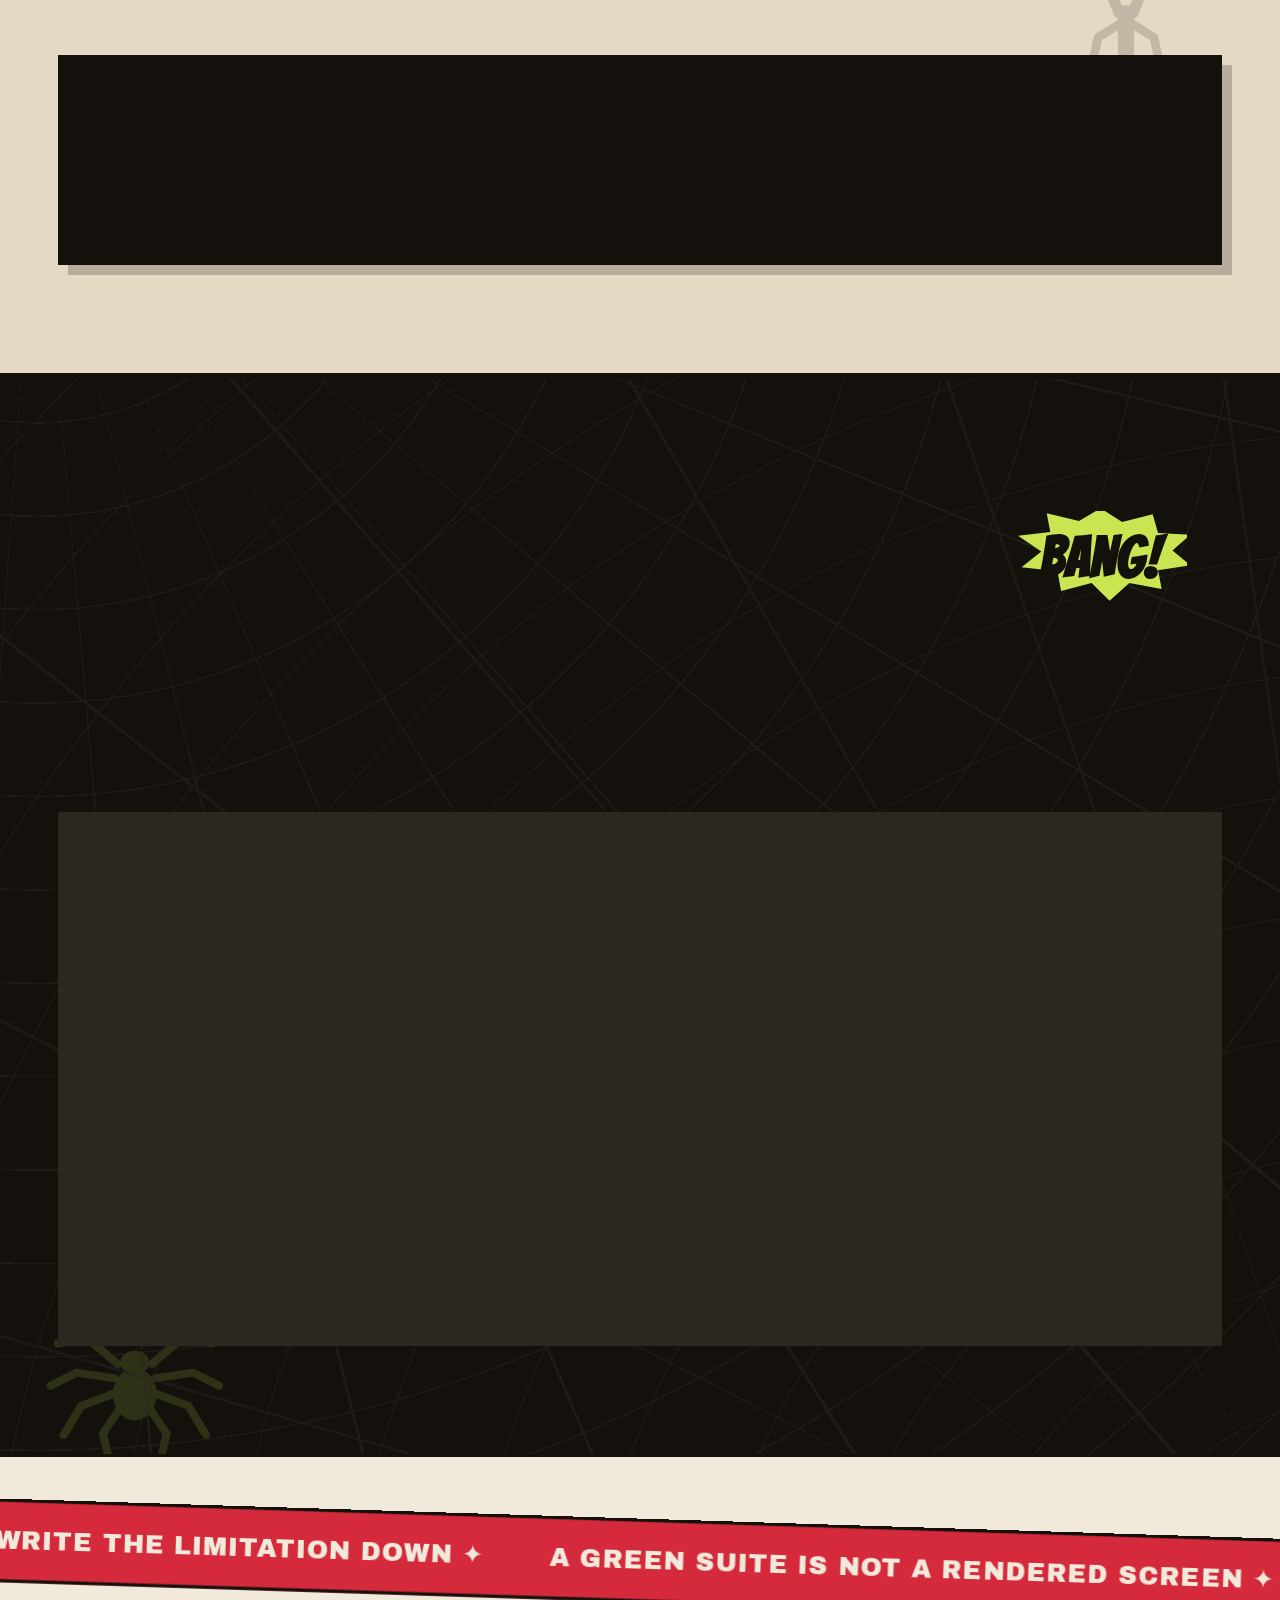
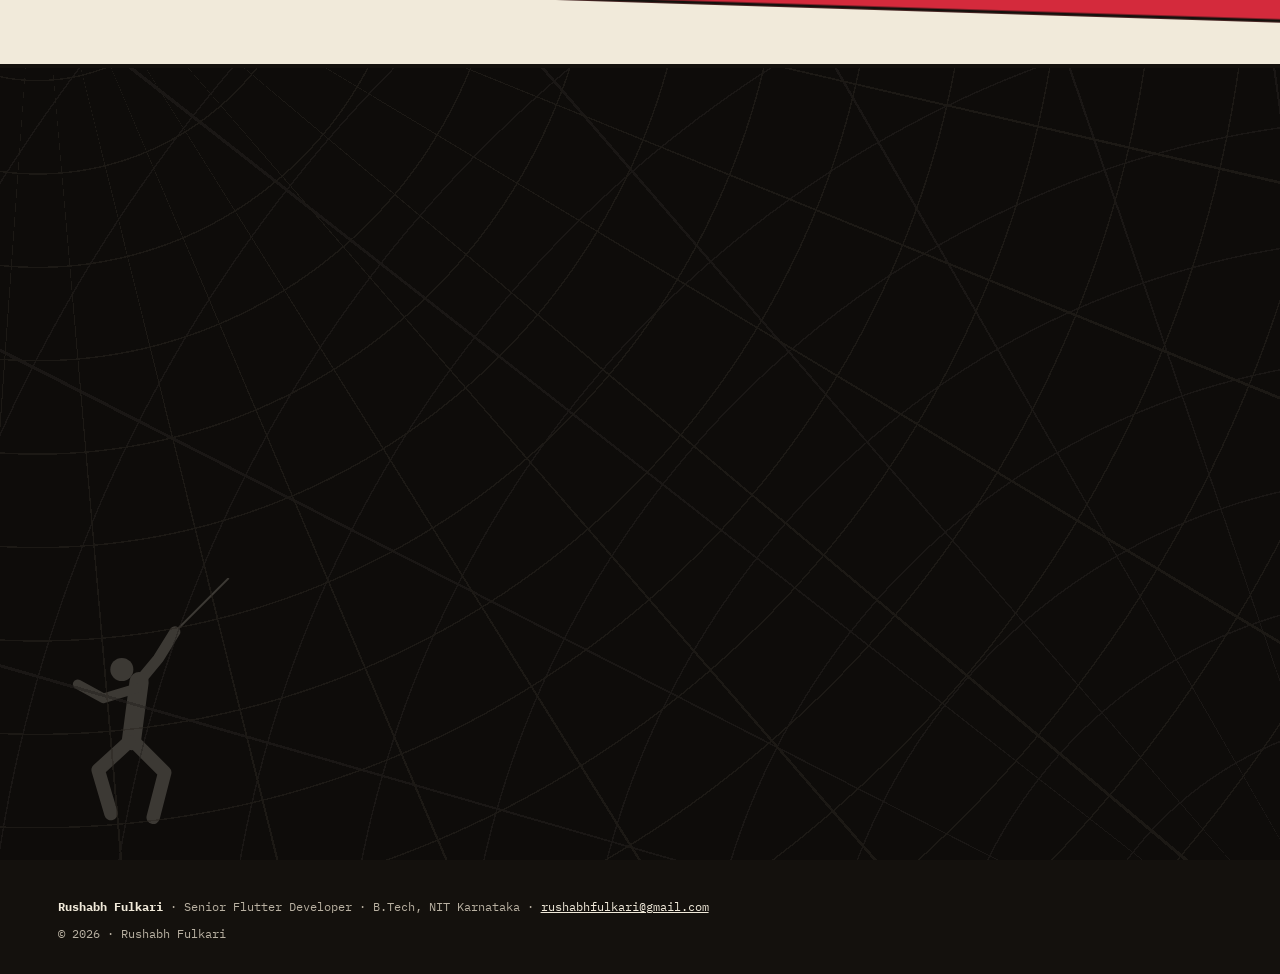
==== commit 26bd5a60: "Serve the current CV, spin the web faster, and deal the grids in The CV button was still serving the" ====
--- a/index.html
+++ b/index.html
@@ -16,7 +16,7 @@
 <link rel="preconnect" href="https://fonts.googleapis.com">
 <link rel="preconnect" href="https://fonts.gstatic.com" crossorigin>
 <link href="https://fonts.googleapis.com/css2?family=Archivo+Black&family=Bangers&family=IBM+Plex+Mono:wght@400;500;600&display=swap" rel="stylesheet">
-<link rel="stylesheet" href="assets/comic.css?v=20260906133118">
+<link rel="stylesheet" href="assets/comic.css?v=20260906133643">
 </head>
 <body id="top">
 <header class="topbar">
@@ -192,7 +192,7 @@
       <p class="section-sub" data-fx="rise">Seven of them, and they are specific.</p>
     </div>
 
-    <div class="powers__grid">
+    <div class="powers__grid" data-stagger="0.05">
       <article class="power" data-fx="rise scale" data-from=".95" data-to="1">
         <p class="power__no">01</p>
         <h3>Cross-platform<br>architecture</h3>
@@ -257,7 +257,7 @@
     <h2 class="section-title" data-fx="rise drift" data-to="-26">Selected<br>work</h2>
     <p class="section-sub" data-fx="rise">Five that are worth opening. One of them you can run in this browser.</p>
 
-    <div class="missions__grid page-grid">
+    <div class="missions__grid page-grid" data-stagger="0.05">
       <a class="mission mission--wide" data-fx="rise scale" data-from=".94" data-to="1" data-start=".95" data-end=".5" href="https://rushabhfulkari.github.io/cadence/">
         <div class="mission__top">
           <span class="tape-print mission__art"><img src="art/sessions.png" alt=""></span>
@@ -424,10 +424,10 @@
   <span class="figure figure--strip figure--sway" aria-hidden="true"><svg viewBox="0 0 220 380" fill="none" aria-hidden="true"><path d="M110 0 L110 112" stroke="currentColor" stroke-width="3"/><g stroke="currentColor" stroke-linecap="round" stroke-linejoin="round"><path d="M110 114 L80 150 L98 196" stroke-width="19"/><path d="M110 114 L140 150 L122 196" stroke-width="19"/><path d="M110 196 L110 262" stroke-width="28"/><path d="M110 208 L62 238 L50 292" stroke-width="15"/><path d="M110 208 L158 238 L170 292" stroke-width="15"/></g><circle cx="110" cy="286" r="19" fill="currentColor"/></svg></span>
   <div class="wrap">
     <p class="kicker" data-fx="rise">— meanwhile, in the standup —</p>
-    <div class="strip__panels" data-fx="rise">
-        <figure class="panel"><img src="art/mira.png" alt="" loading="lazy" width="96" height="96"><figcaption class="bubble">We need this in 3 days.</figcaption></figure>
-        <figure class="panel"><img src="art/kwame.png" alt="" loading="lazy" width="96" height="96"><figcaption class="bubble">By Thursday.</figcaption></figure>
-        <figure class="panel"><img src="art/lena.png" alt="" loading="lazy" width="96" height="96"><figcaption class="bubble">One codebase. It already is.</figcaption></figure>
+    <div class="strip__panels" data-stagger="0.06">
+        <figure class="panel" data-fx="rise" data-rise="30"><img src="art/mira.png" alt="" loading="lazy" width="96" height="96"><figcaption class="bubble">We need this in 3 days.</figcaption></figure>
+        <figure class="panel" data-fx="rise" data-rise="30"><img src="art/kwame.png" alt="" loading="lazy" width="96" height="96"><figcaption class="bubble">By Thursday.</figcaption></figure>
+        <figure class="panel" data-fx="rise" data-rise="30"><img src="art/lena.png" alt="" loading="lazy" width="96" height="96"><figcaption class="bubble">One codebase. It already is.</figcaption></figure>
     </div>
   </div>
 </section>
@@ -442,15 +442,15 @@
     <p class="kicker" data-fx="rise" style="color:#B9B1A2">— field report —</p>
     <h2 class="section-title" data-fx="rise drift" data-to="-26">The<br>numbers</h2>
     <p class="section-sub" data-fx="rise">Everything below is production, not a side project.</p>
-    <div class="stats" data-fx="rise">
-      <div class="stat"><p class="stat__n" data-fx="counter" data-to="60" data-suffix="M+" data-start=".95" data-end=".55">0</p><p class="stat__l">Registered members</p></div>
-      <div class="stat"><p class="stat__n" data-fx="counter" data-to="34" data-suffix="+" data-start=".95" data-end=".55">0</p><p class="stat__l">App flavours, one codebase</p></div>
-      <div class="stat"><p class="stat__n" data-fx="counter" data-to="180" data-suffix="+" data-start=".95" data-end=".55">0</p><p class="stat__l">Countries served</p></div>
-      <div class="stat"><p class="stat__n" data-fx="counter" data-to="43" data-suffix="" data-start=".95" data-end=".55">0</p><p class="stat__l">Languages shipped</p></div>
-      <div class="stat"><p class="stat__n" data-fx="counter" data-to="1.4" data-decimals="1" data-suffix="M+" data-start=".95" data-end=".55">0</p><p class="stat__l">Installs per month</p></div>
-      <div class="stat"><p class="stat__n" data-fx="counter" data-to="80" data-suffix="%" data-start=".95" data-end=".55">0</p><p class="stat__l">Deploy time removed</p></div>
-      <div class="stat"><p class="stat__n" data-fx="counter" data-to="80" data-suffix="%+" data-start=".95" data-end=".55">0</p><p class="stat__l">Test coverage</p></div>
-      <div class="stat"><p class="stat__n" data-fx="counter" data-to="5" data-suffix=" yrs" data-start=".95" data-end=".55">0</p><p class="stat__l">Shipping Flutter</p></div>
+    <div class="stats" data-stagger="0.028">
+      <div class="stat" data-fx="rise" data-rise="26"><p class="stat__n" data-fx="counter" data-to="60" data-suffix="M+" data-start=".95" data-end=".55">0</p><p class="stat__l">Registered members</p></div>
+      <div class="stat" data-fx="rise" data-rise="26"><p class="stat__n" data-fx="counter" data-to="34" data-suffix="+" data-start=".95" data-end=".55">0</p><p class="stat__l">App flavours, one codebase</p></div>
+      <div class="stat" data-fx="rise" data-rise="26"><p class="stat__n" data-fx="counter" data-to="180" data-suffix="+" data-start=".95" data-end=".55">0</p><p class="stat__l">Countries served</p></div>
+      <div class="stat" data-fx="rise" data-rise="26"><p class="stat__n" data-fx="counter" data-to="43" data-suffix="" data-start=".95" data-end=".55">0</p><p class="stat__l">Languages shipped</p></div>
+      <div class="stat" data-fx="rise" data-rise="26"><p class="stat__n" data-fx="counter" data-to="1.4" data-decimals="1" data-suffix="M+" data-start=".95" data-end=".55">0</p><p class="stat__l">Installs per month</p></div>
+      <div class="stat" data-fx="rise" data-rise="26"><p class="stat__n" data-fx="counter" data-to="80" data-suffix="%" data-start=".95" data-end=".55">0</p><p class="stat__l">Deploy time removed</p></div>
+      <div class="stat" data-fx="rise" data-rise="26"><p class="stat__n" data-fx="counter" data-to="80" data-suffix="%+" data-start=".95" data-end=".55">0</p><p class="stat__l">Test coverage</p></div>
+      <div class="stat" data-fx="rise" data-rise="26"><p class="stat__n" data-fx="counter" data-to="5" data-suffix=" yrs" data-start=".95" data-end=".55">0</p><p class="stat__l">Shipping Flutter</p></div>
     </div>
   </div>
 </section>
@@ -530,6 +530,6 @@
   </form>
 </section>
 
-<script src="assets/comic.js?v=20260906133118"></script>
+<script src="assets/comic.js?v=20260906133643"></script>
 </body>
 </html>
--- a/assets/comic.css
+++ b/assets/comic.css
@@ -1139,3 +1139,43 @@
 .figure--bolts    { top: 12%;      left: 4%;   width: clamp(90px, 11vw, 165px);  color: var(--red); opacity: .3; }
 .figure--strip { top: 0; right: 7%; width: clamp(80px, 10vw, 140px); color: var(--ink); opacity: .16; transform-origin: 50% 0; }
 @media (max-width: 780px) { .figure--origin, .figure--shooter, .figure--bolts { display: none; } }
+
+/* ============================================================
+   MOTION — the small responses, on top of the scroll passes
+   Nothing here moves on its own: every rule below answers a
+   pointer, so a still page stays still.
+   ============================================================ */
+
+/* Chips are links; they should behave like the buttons they resemble. */
+.chip { transition: transform .15s cubic-bezier(.34,1.56,.64,1), box-shadow .15s ease; }
+a.chip:hover { transform: translate(-2px,-2px); box-shadow: 3px 3px 0 var(--ink); }
+
+/* The taped prints lift out of the card you are reading. */
+.tape-print { transition: transform .26s cubic-bezier(.34,1.5,.64,1); }
+.mission:hover .tape-print,
+.beat:hover .tape-print { transform: scale(1.05) rotate(-1.5deg); }
+
+/* Origin beats and stat tiles answer the pointer like the cards do. */
+.beat { transition: transform .2s cubic-bezier(.34,1.5,.64,1); }
+.beat:hover { transform: translateY(-4px); }
+.stat { transition: transform .2s cubic-bezier(.34,1.5,.64,1); }
+.stat:hover { transform: translateY(-5px); }
+
+/* Contact buttons already carry a hard shadow — give them the same nudge. */
+.contact__links a { transition: transform .16s cubic-bezier(.34,1.56,.64,1); }
+.contact__links a:hover { transform: translate(-2px,-2px); }
+
+/* The strip holds still while you read it. */
+.marquee:hover .marquee__track,
+.marquee:focus-within .marquee__track { animation-play-state: paused; }
+
+/* A power card leans very slightly toward you. */
+.power { transition: transform .2s cubic-bezier(.34,1.56,.64,1), box-shadow .2s ease; }
+.power:hover .power__no { color: var(--ink); }
+.power__no { transition: color .18s ease; }
+
+@media (prefers-reduced-motion: reduce) {
+  .chip, .tape-print, .beat, .stat, .contact__links a, .power, .power__no { transition: none; }
+  a.chip:hover, .mission:hover .tape-print, .beat:hover .tape-print,
+  .beat:hover, .stat:hover, .contact__links a:hover { transform: none; }
+}
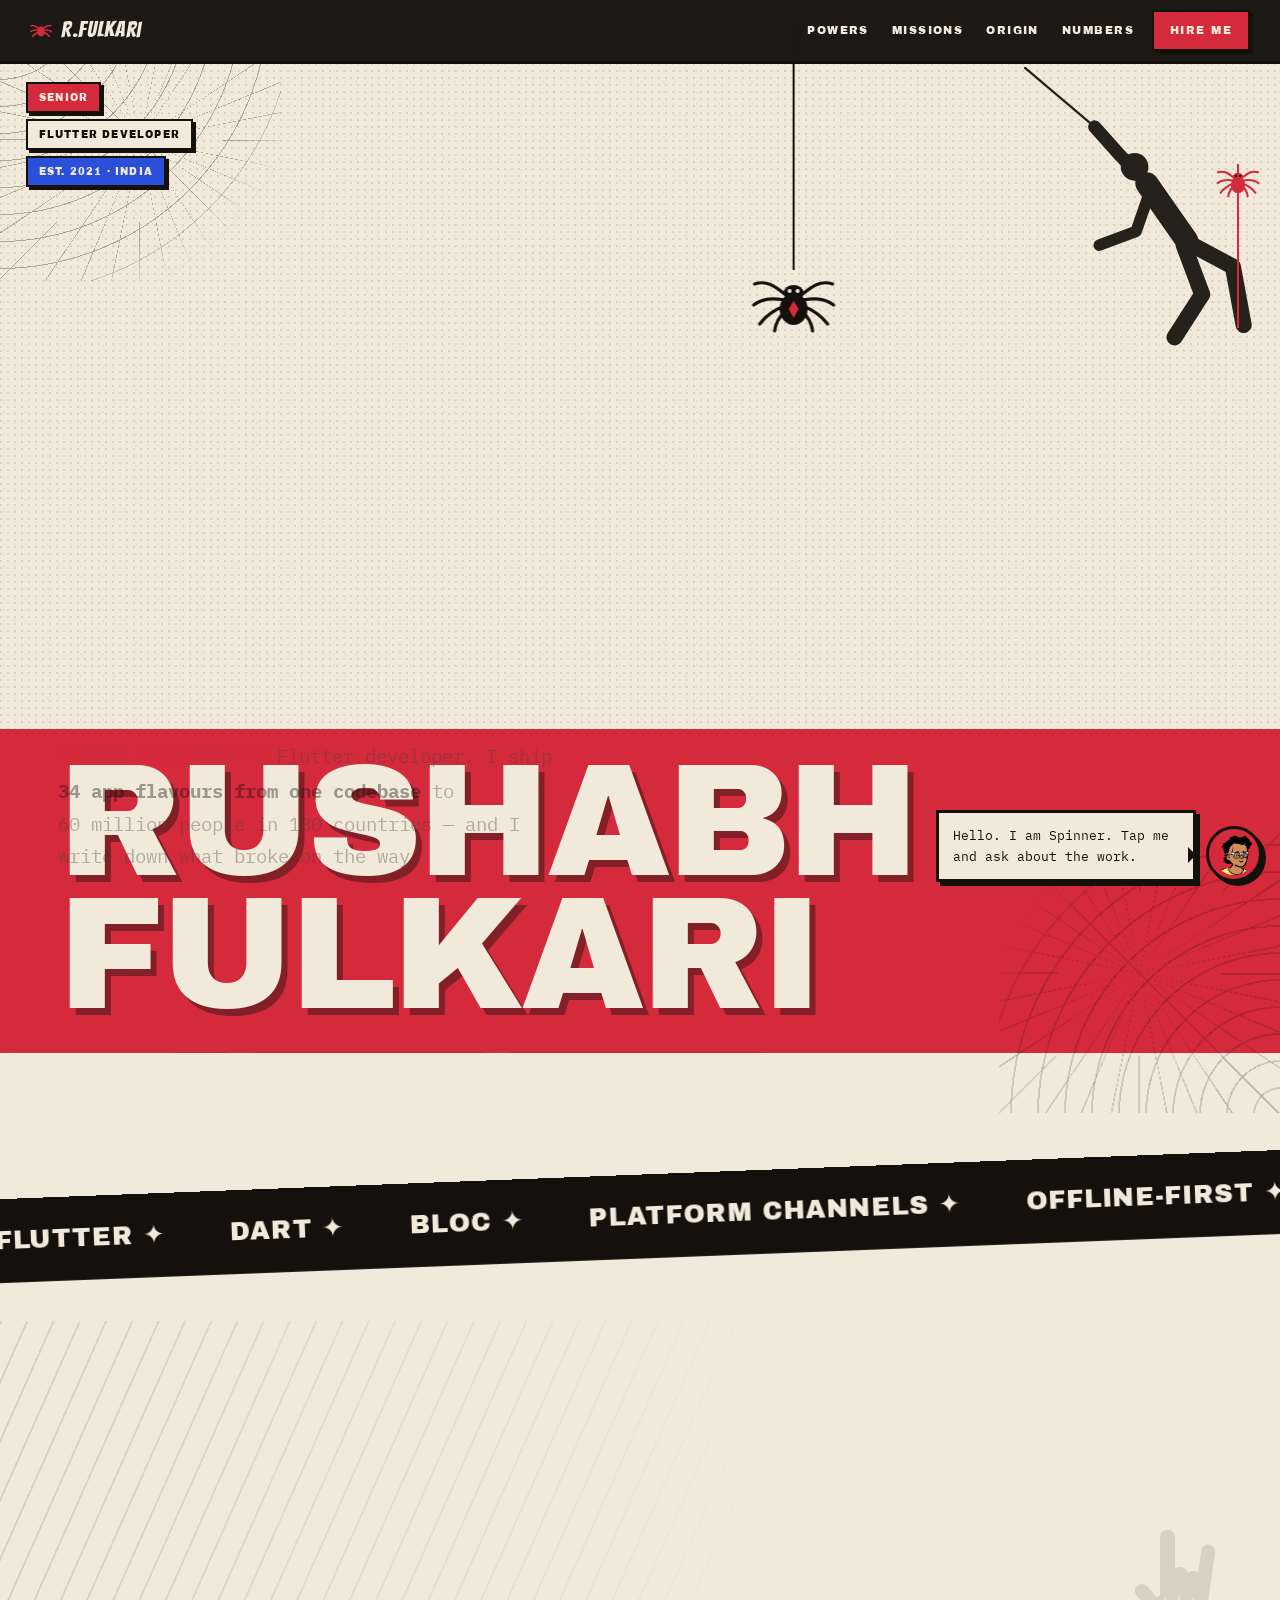
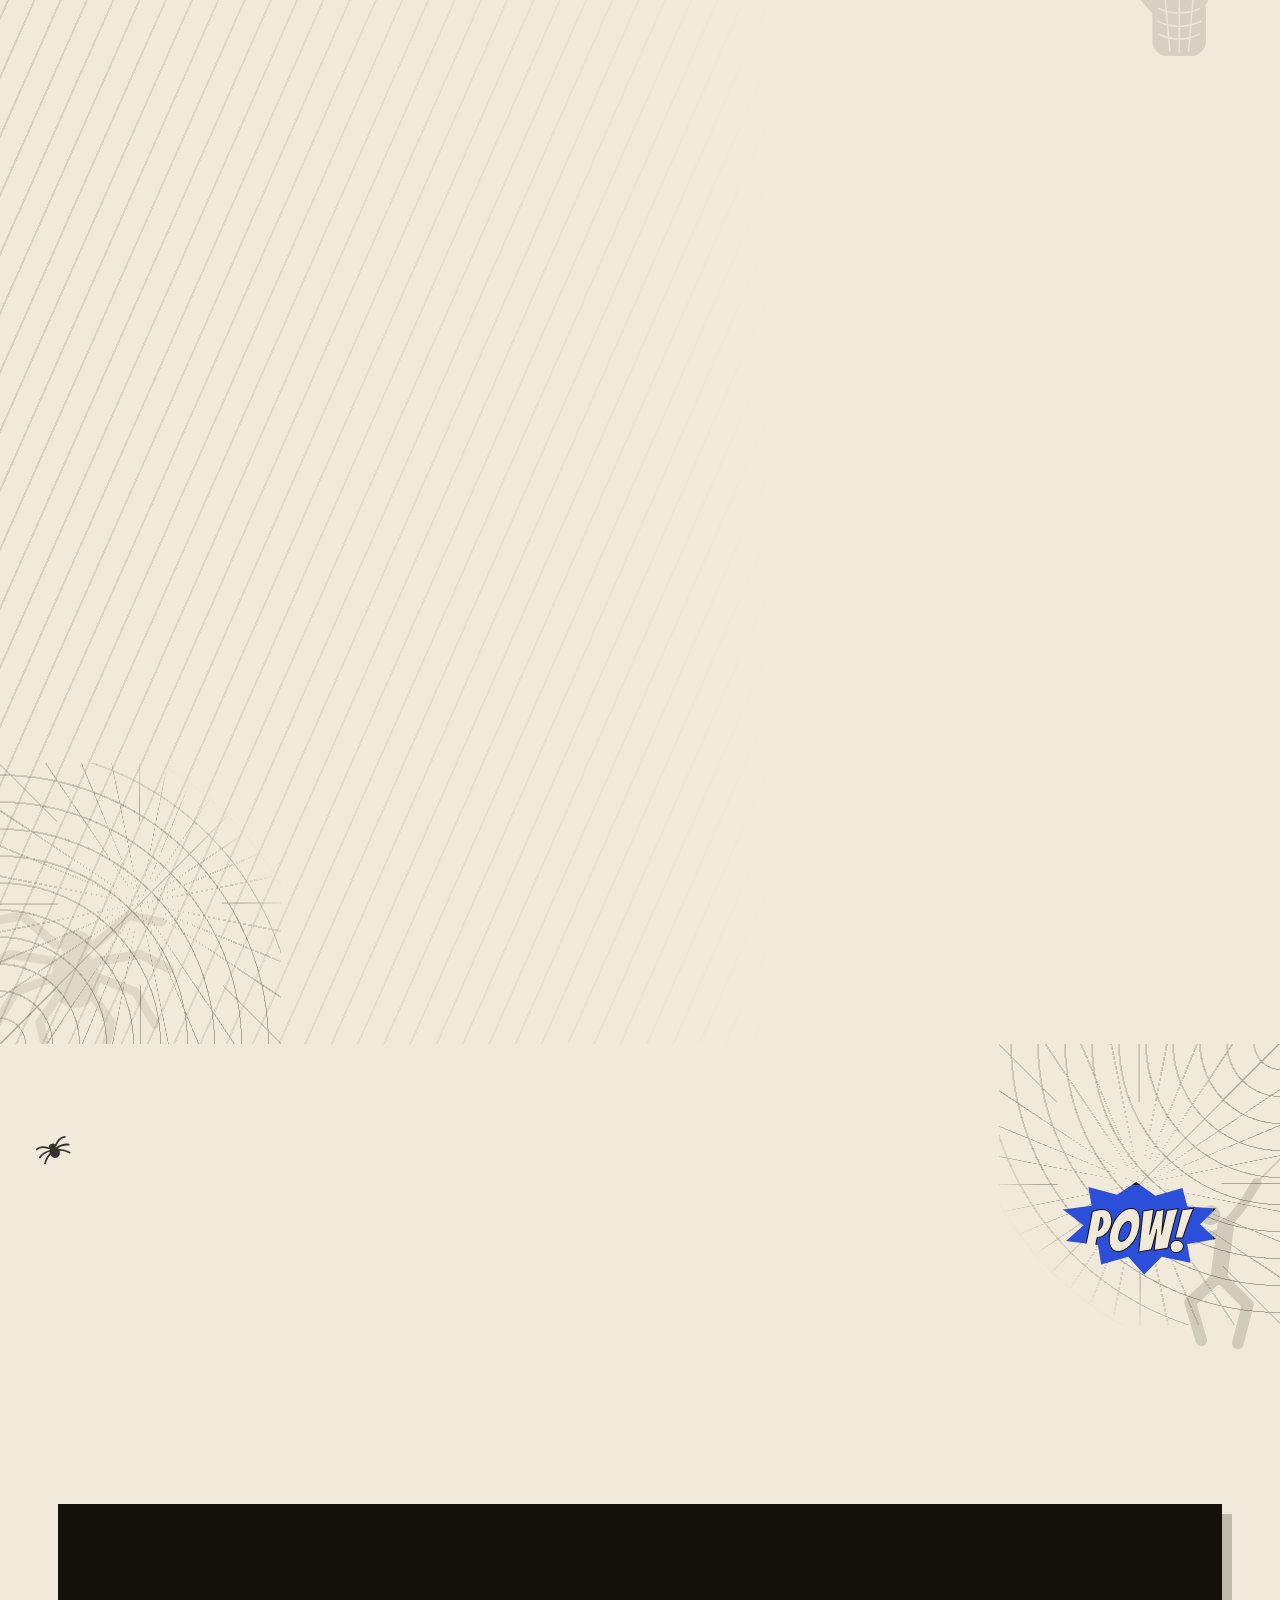
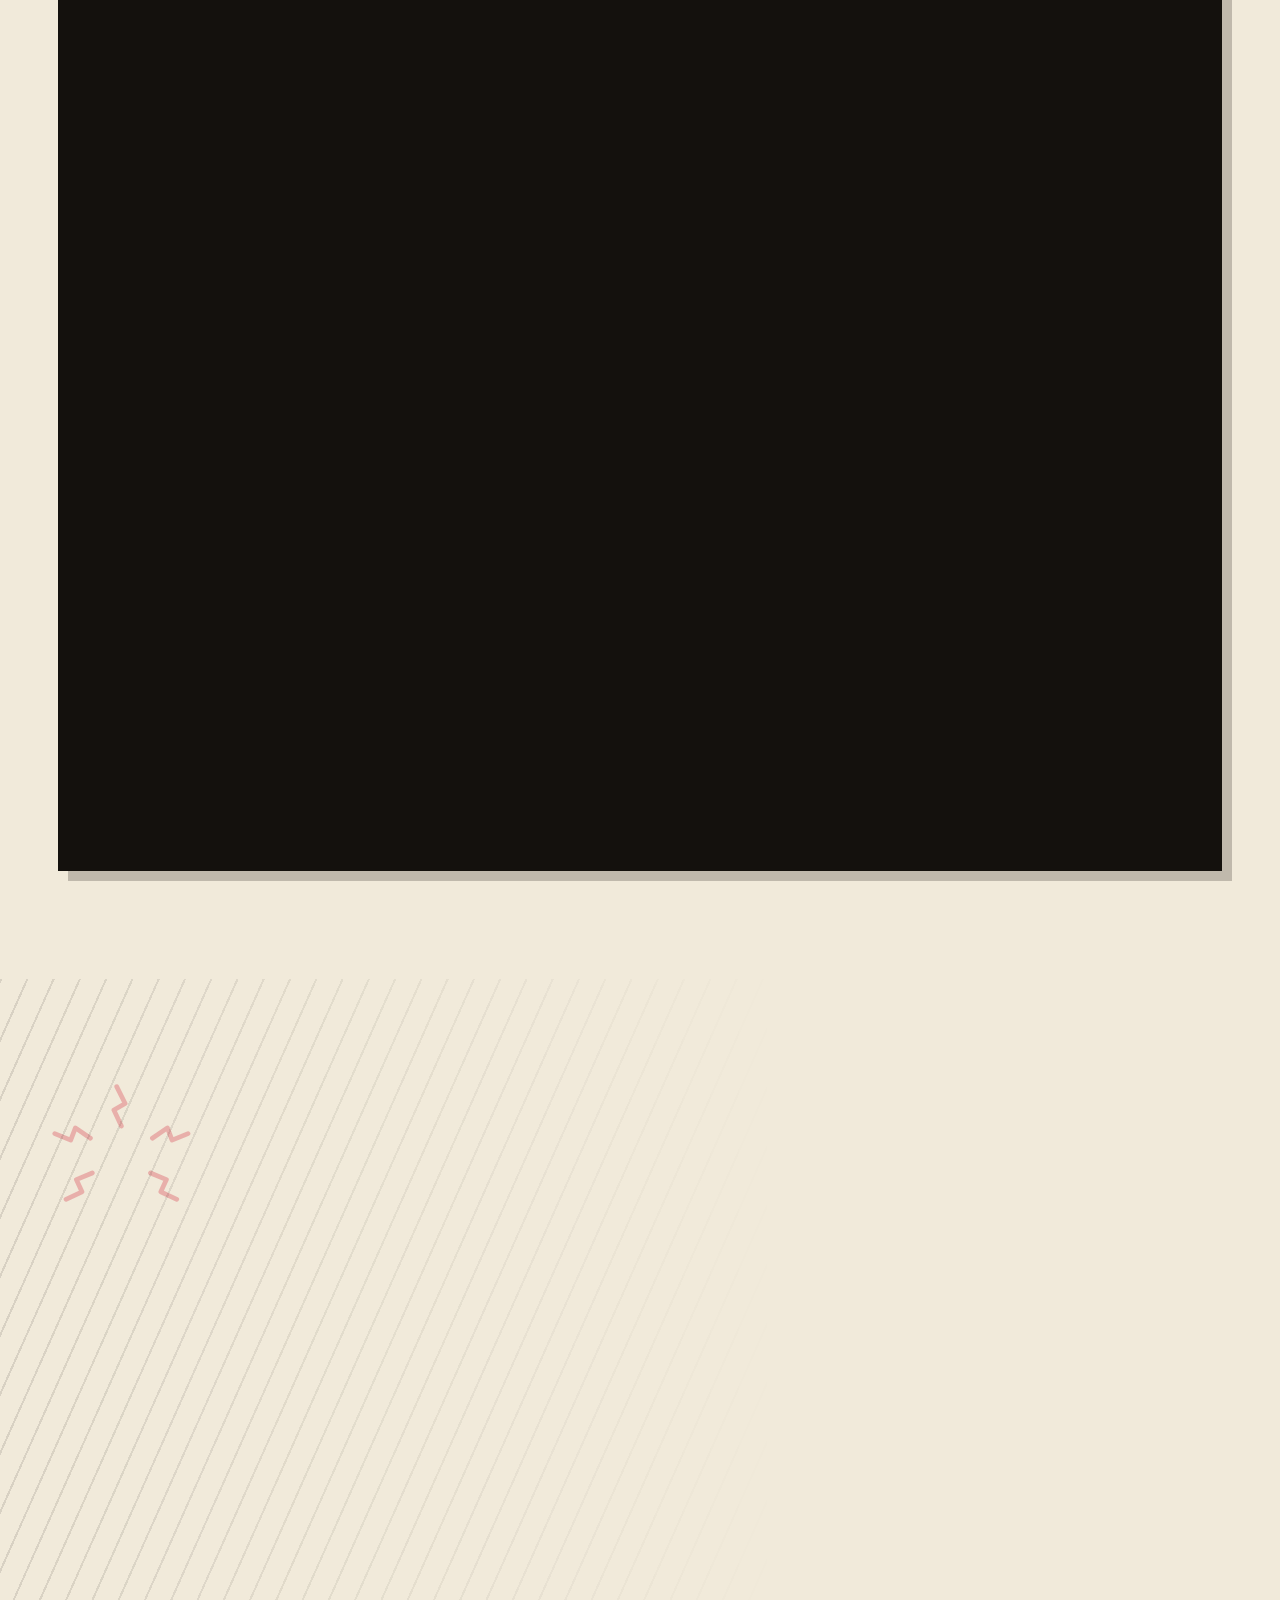
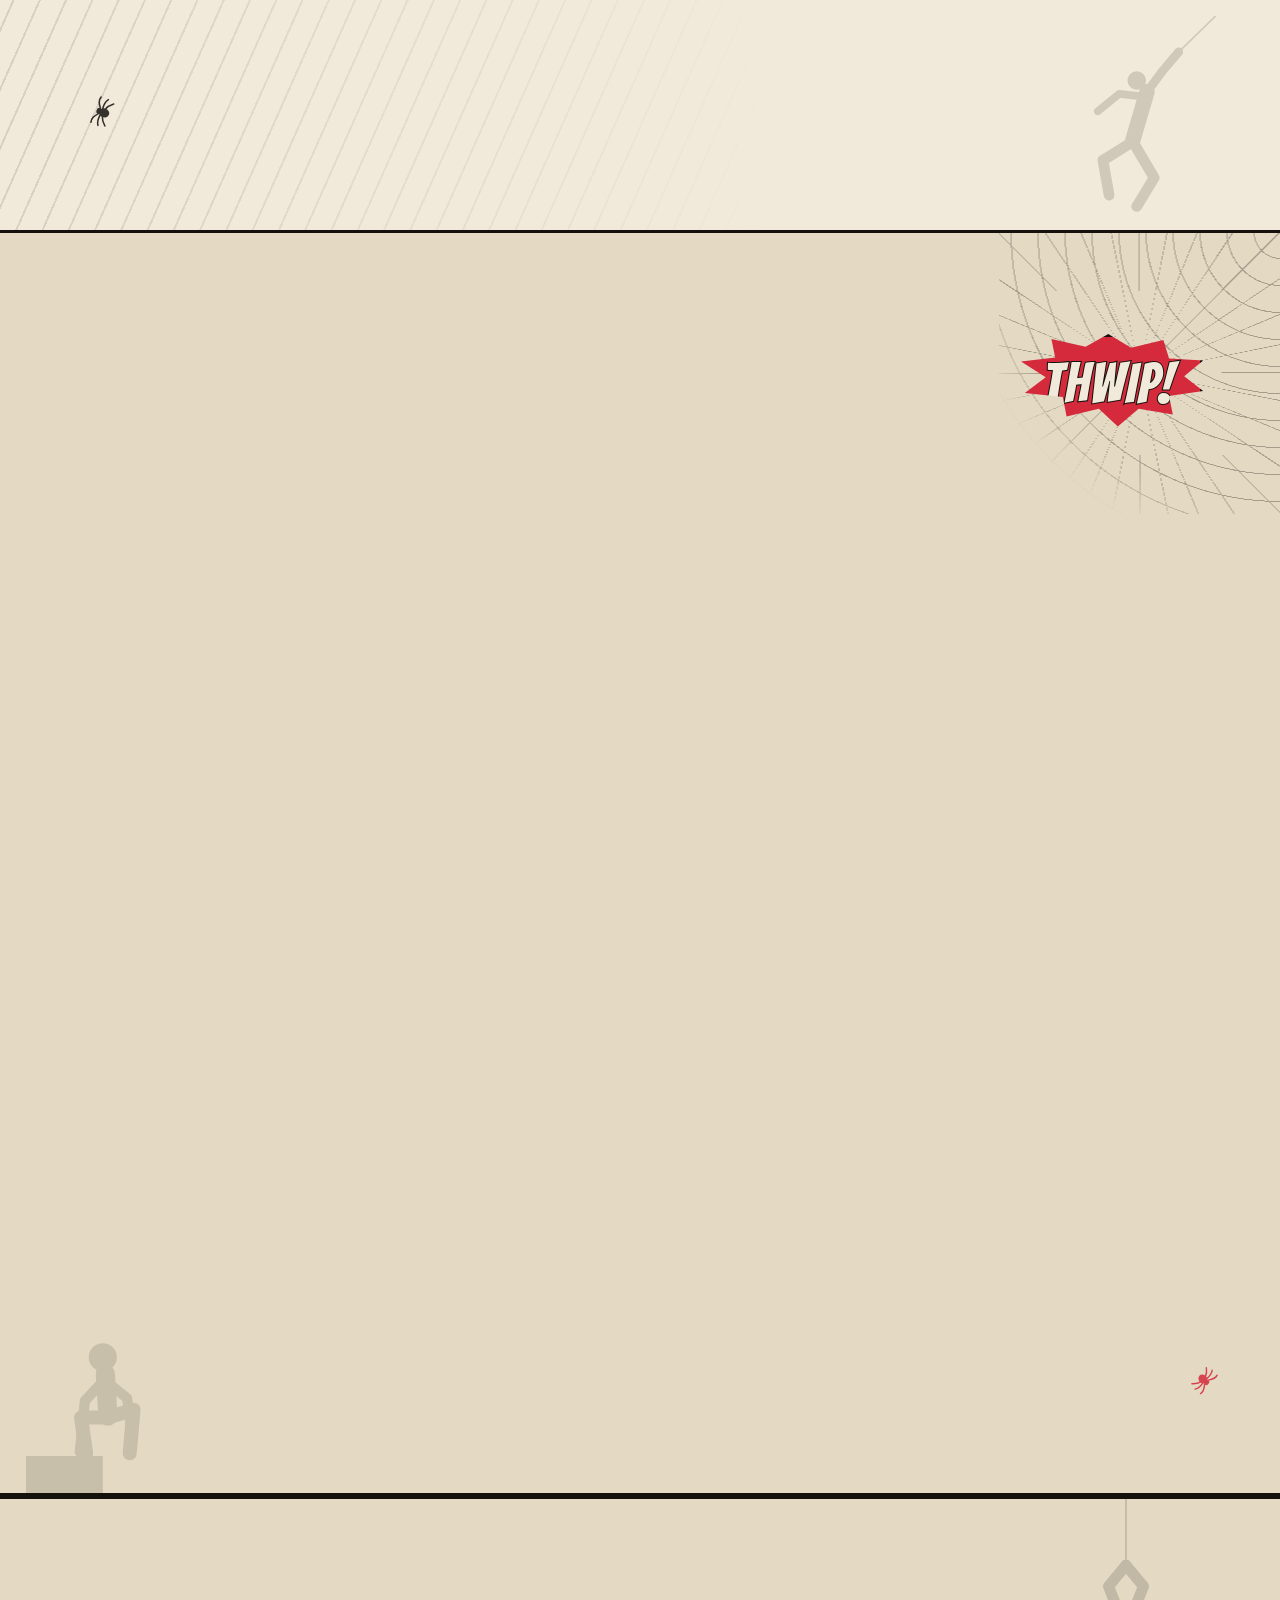
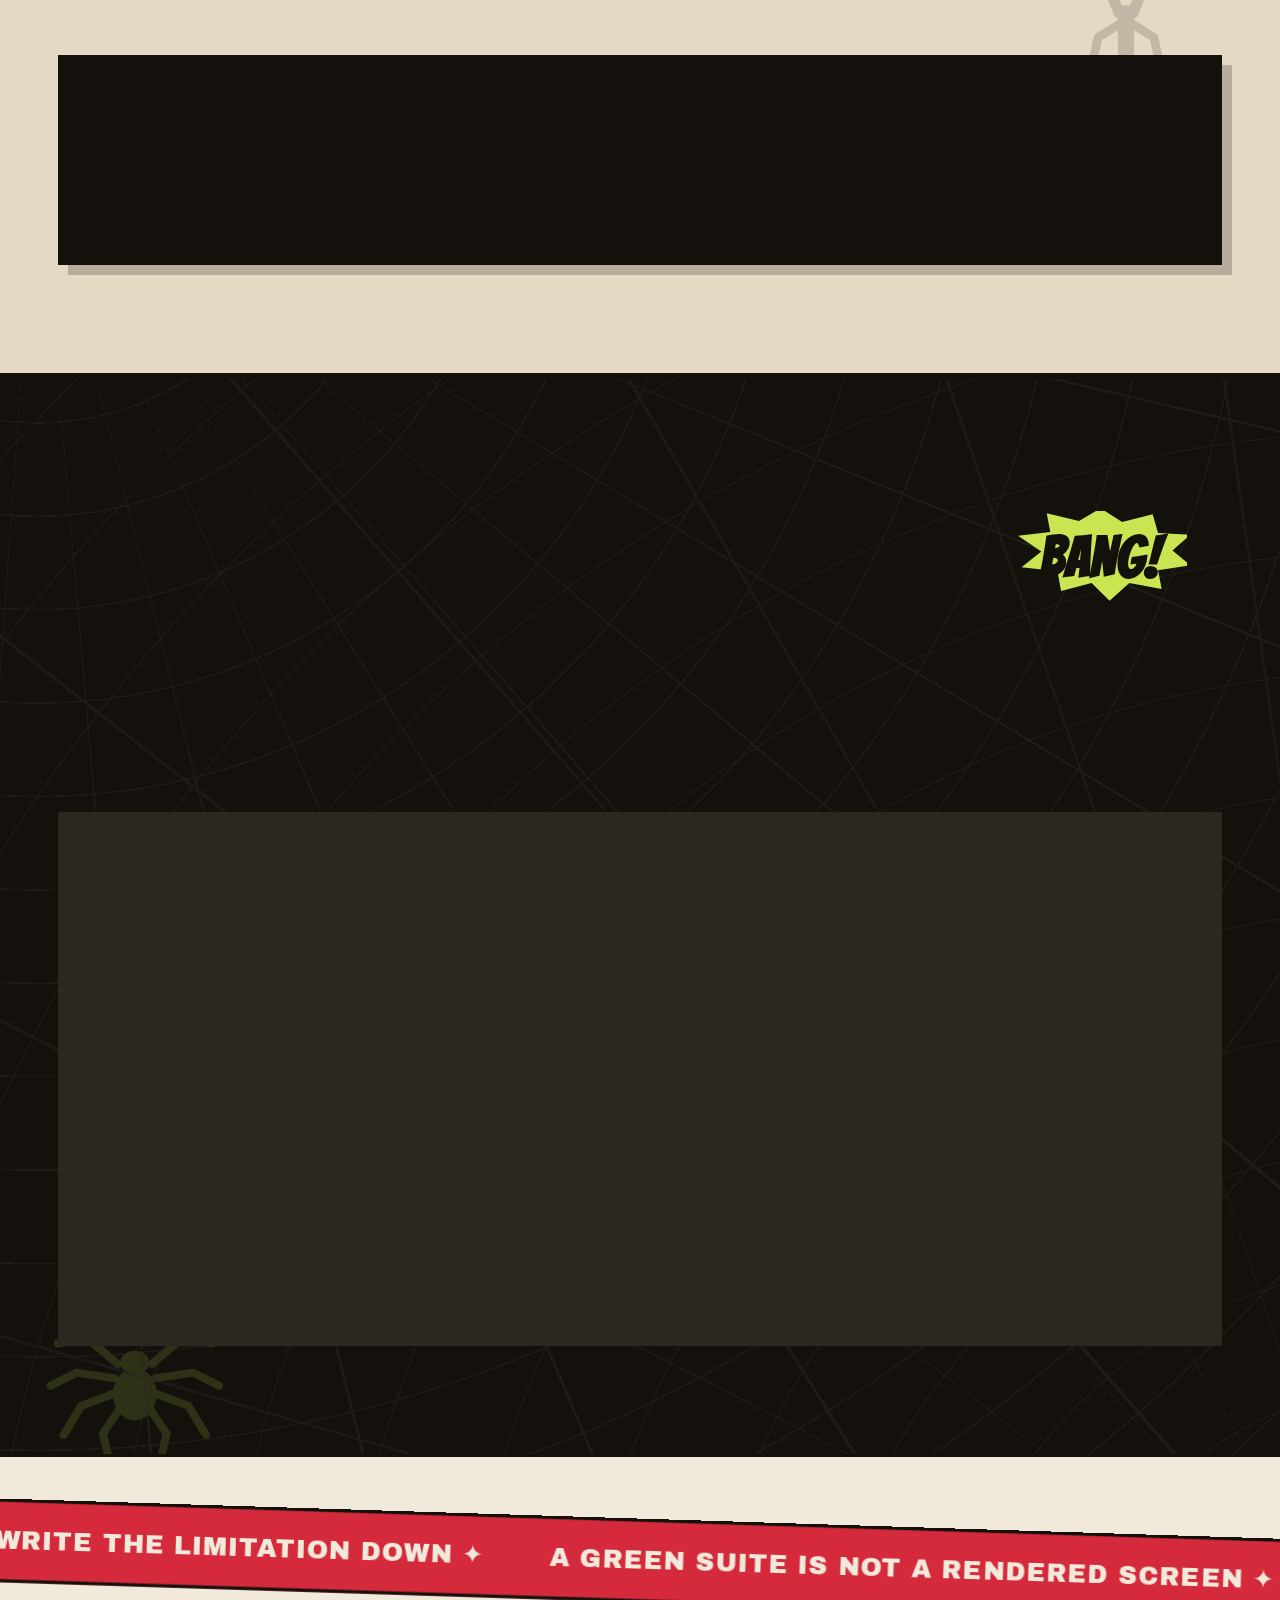
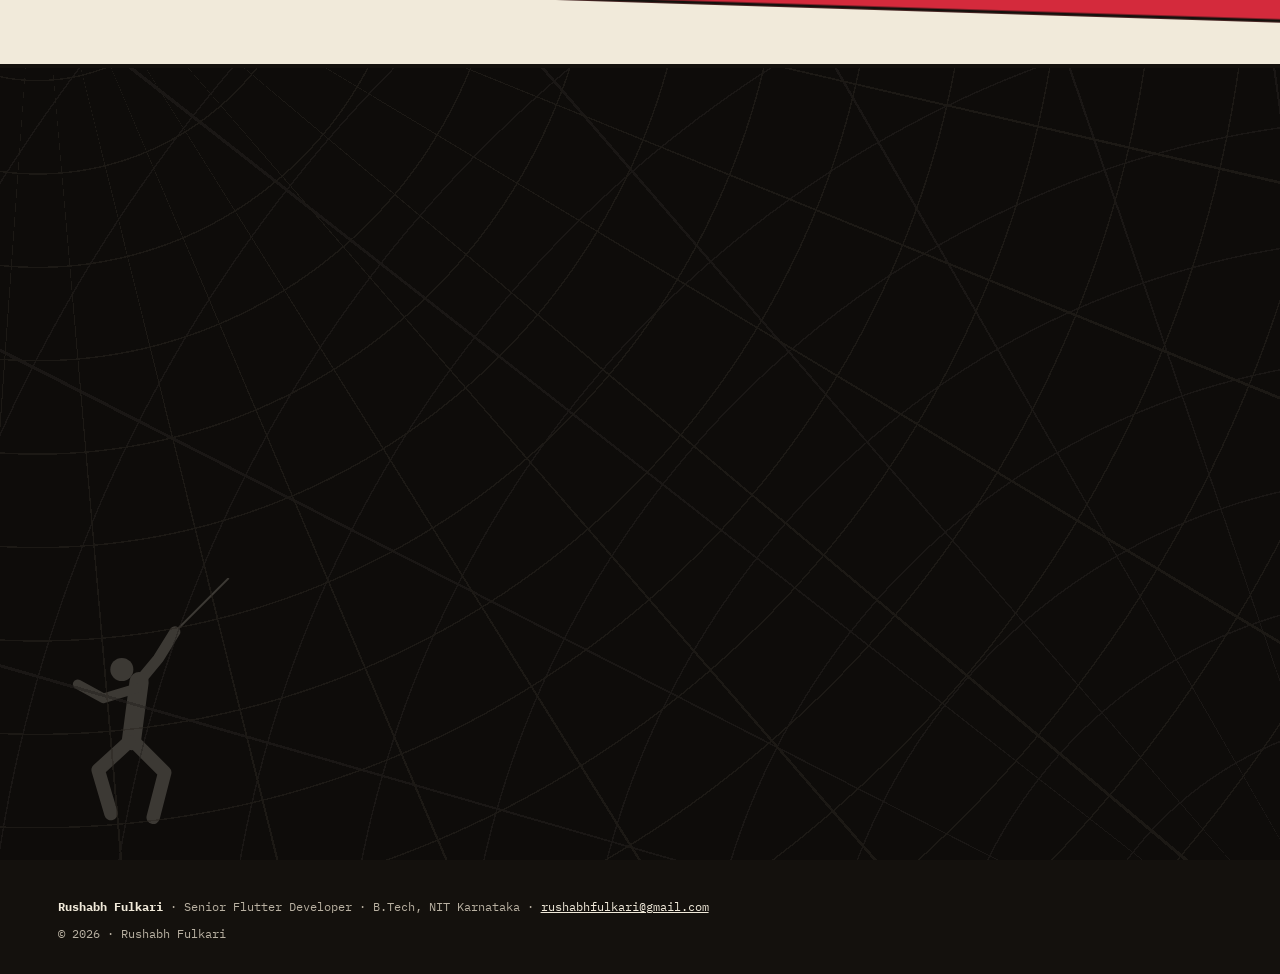
==== commit 632634a8: "Portfolio link on the CV, and two set-pieces get their moment The CV now carries rushabhfulkari.gith" ====
--- a/index.html
+++ b/index.html
@@ -16,7 +16,7 @@
 <link rel="preconnect" href="https://fonts.googleapis.com">
 <link rel="preconnect" href="https://fonts.gstatic.com" crossorigin>
 <link href="https://fonts.googleapis.com/css2?family=Archivo+Black&family=Bangers&family=IBM+Plex+Mono:wght@400;500;600&display=swap" rel="stylesheet">
-<link rel="stylesheet" href="assets/comic.css?v=20260906133643">
+<link rel="stylesheet" href="assets/comic.css?v=20260906134418">
 </head>
 <body id="top">
 <header class="topbar">
@@ -530,6 +530,6 @@
   </form>
 </section>
 
-<script src="assets/comic.js?v=20260906133643"></script>
+<script src="assets/comic.js?v=20260906134418"></script>
 </body>
 </html>
--- a/assets/comic.css
+++ b/assets/comic.css
@@ -1179,3 +1179,47 @@
   a.chip:hover, .mission:hover .tape-print, .beat:hover .tape-print,
   .beat:hover, .stat:hover, .contact__links a:hover { transform: none; }
 }
+
+/* ============================================================
+   TWO SET-PIECES — the name, and the one rule
+   ============================================================ */
+
+/* The letters hold still and invisible until the loading panels have parted,
+   so the entrance is not spent behind a lid. Before that they simply are not
+   painted; if the script never runs, .is-loaded never lands and the fallback
+   below keeps the name fully visible. */
+.hero__name i { display: inline-block; font-style: normal; }
+body.is-loaded .hero__name i {
+  /* The per-letter delay is set inline by the script; naming the shorthand
+     here would reset it to 0 and land the whole name on one frame. */
+  animation-name: nameIn;
+  animation-duration: .58s;
+  animation-timing-function: cubic-bezier(.22,.9,.28,1);
+  animation-fill-mode: both;
+}
+/* Once the entrance has had its moment the letters stand on their own, so a
+   paused or never-run animation cannot leave the name invisible. */
+.hero__name.is-settled i { animation: none; opacity: 1; transform: none; }
+
+@keyframes nameIn {
+  from { opacity: 0; transform: translateY(.42em) rotate(-7deg); }
+  to   { opacity: 1; transform: none; }
+}
+
+/* A highlighter dragged under the emphasised phrases, second after first. */
+.rule__line em {
+  background-image: linear-gradient(var(--lime), var(--lime));
+  background-repeat: no-repeat;
+  background-position: 0 82%;
+  background-size: 0 .17em;
+  transition: background-size .52s cubic-bezier(.22,.9,.28,1);
+}
+.rule__line.is-marked em { background-size: 100% .17em; }
+.rule__line.is-marked em + br + em,
+.rule__line.is-marked em ~ em { transition-delay: .34s; }
+
+@media (prefers-reduced-motion: reduce) {
+  body.is-loaded .hero__name i { animation: none; }
+  .rule__line em { transition: none; }
+  .rule__line.is-marked em { background-size: 100% .17em; }
+}
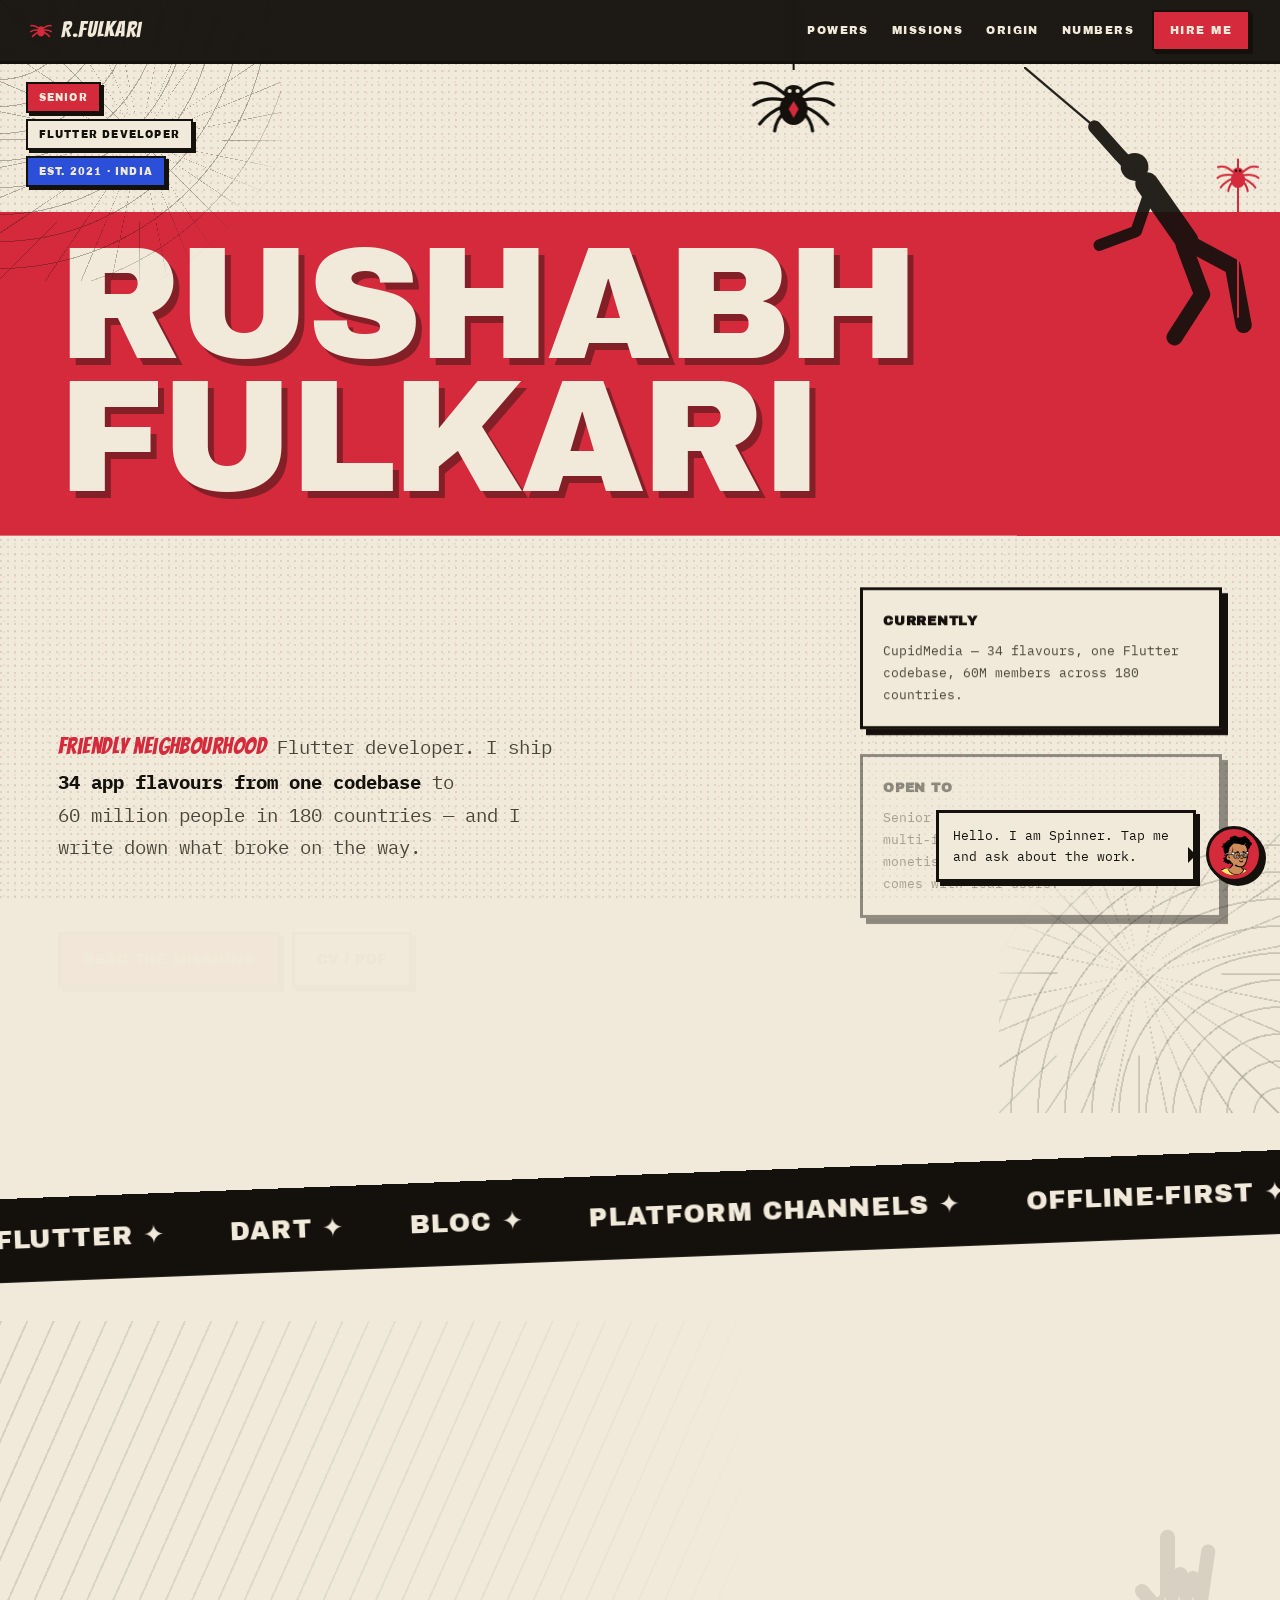
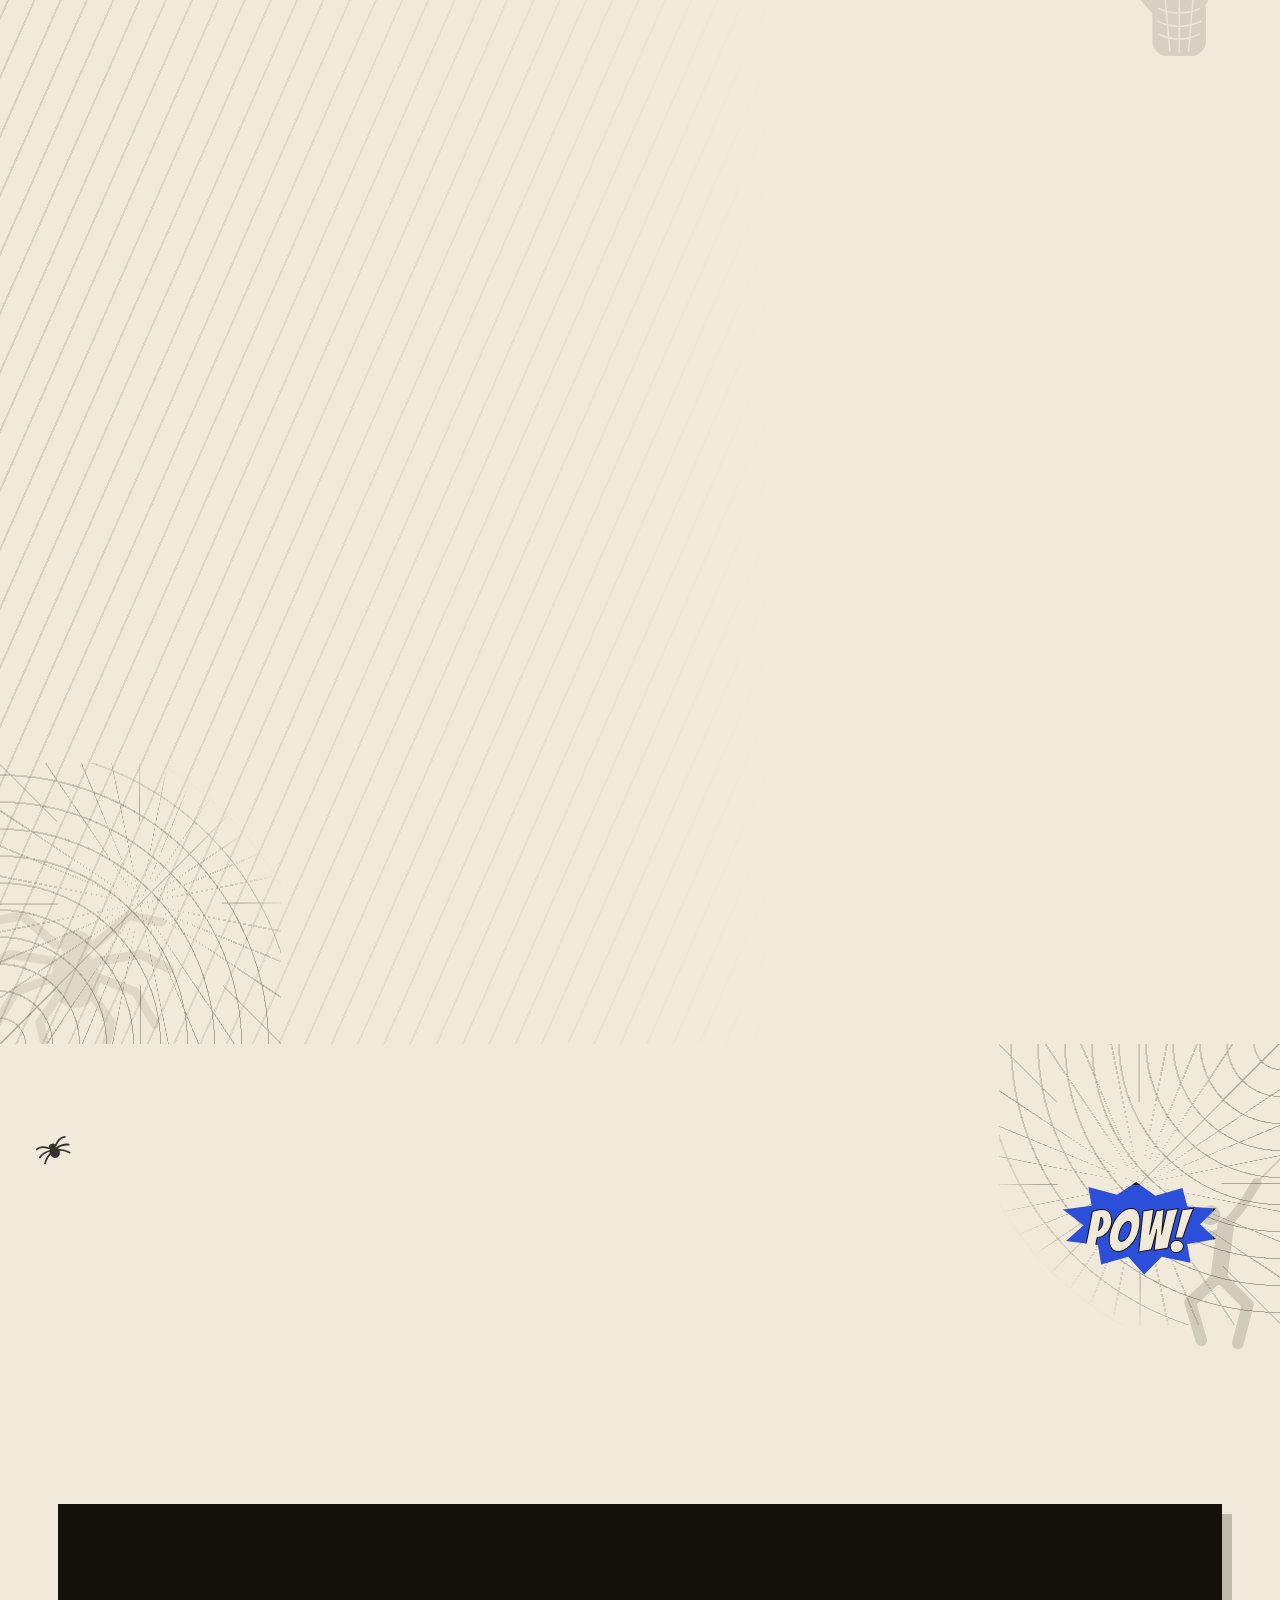
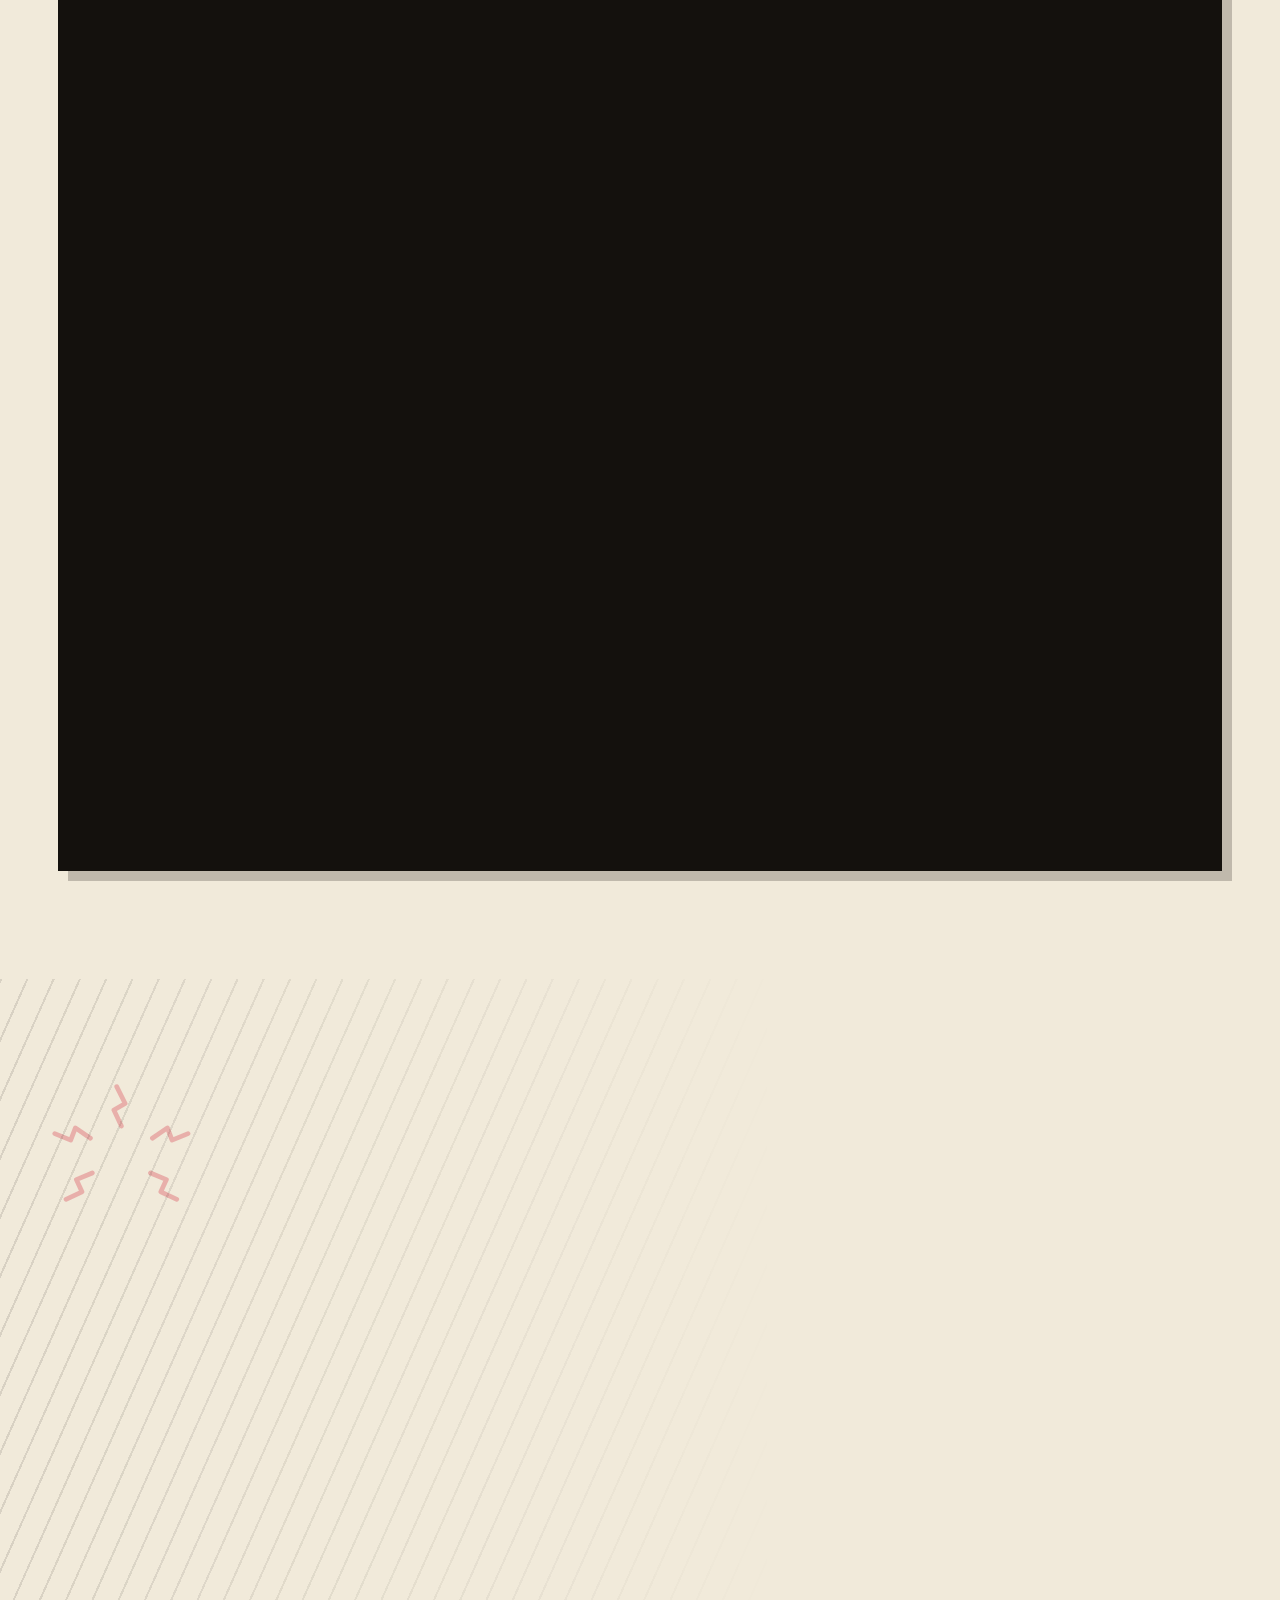
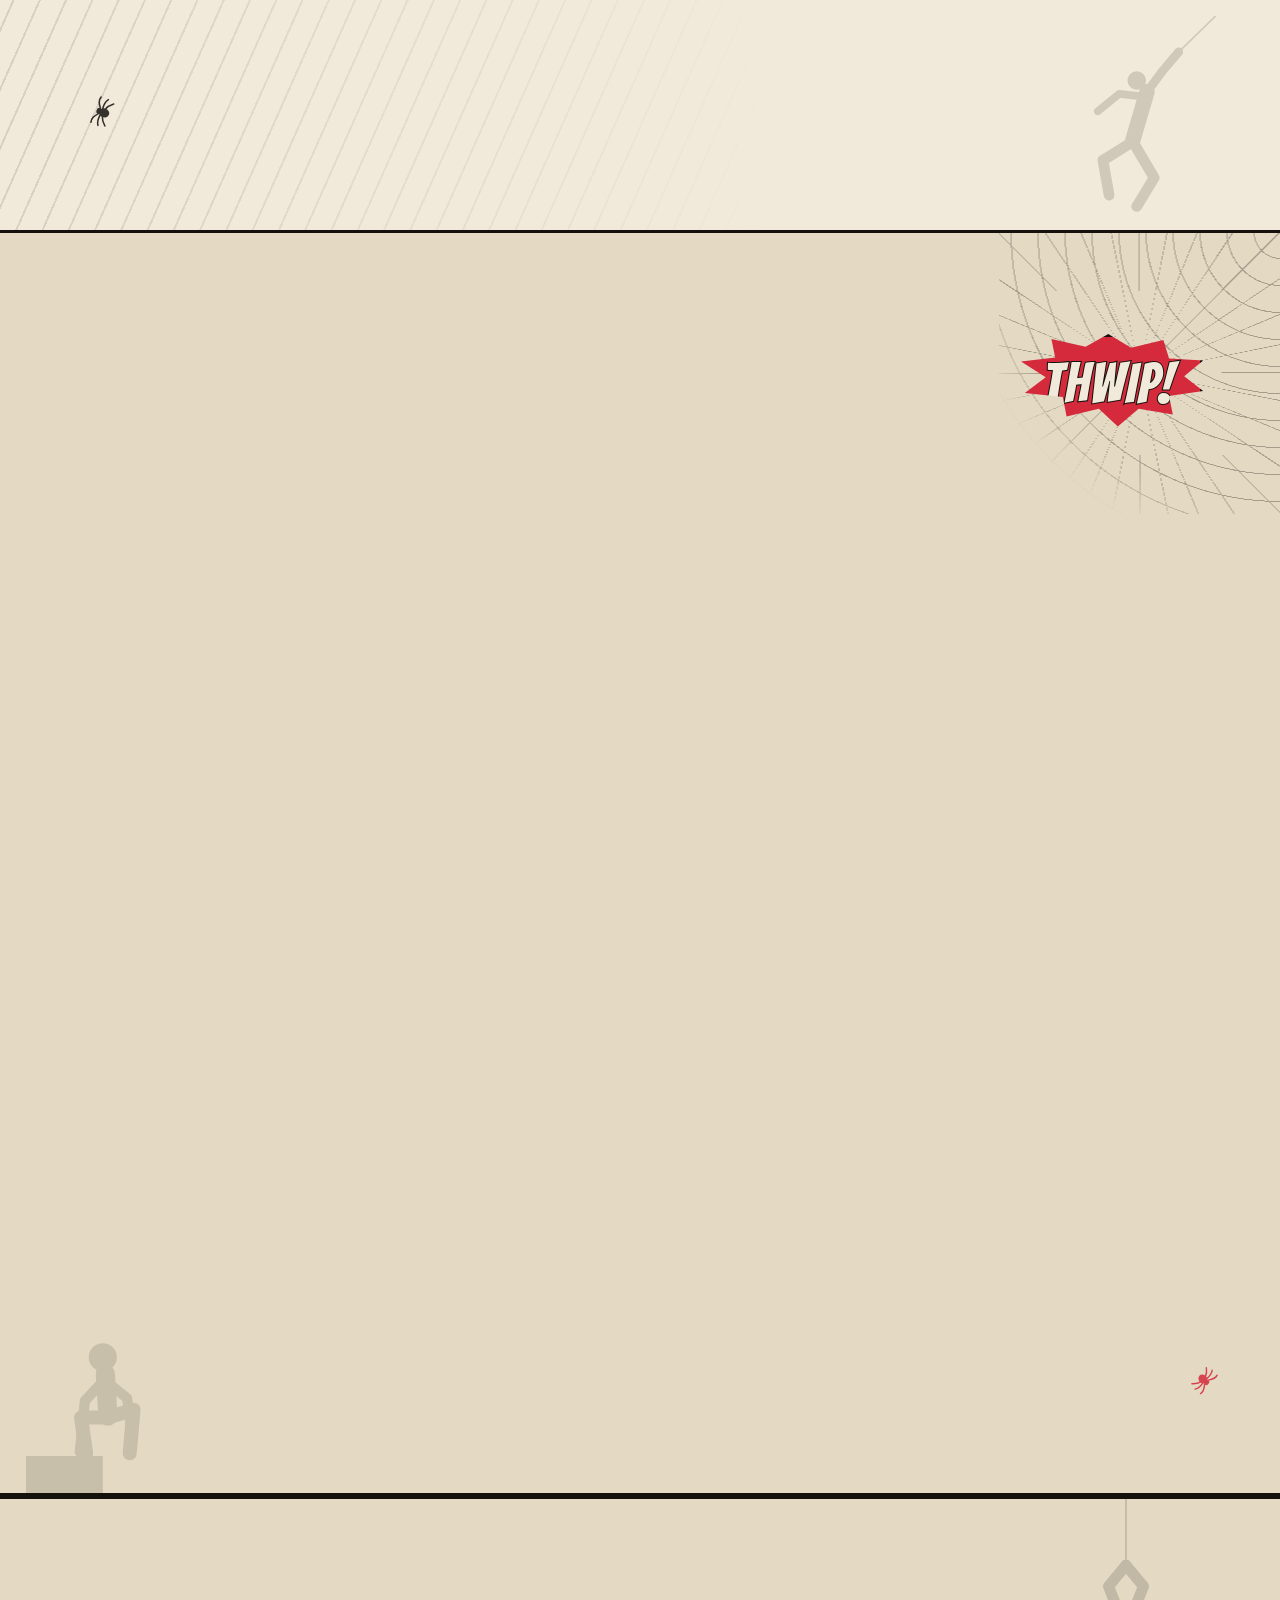
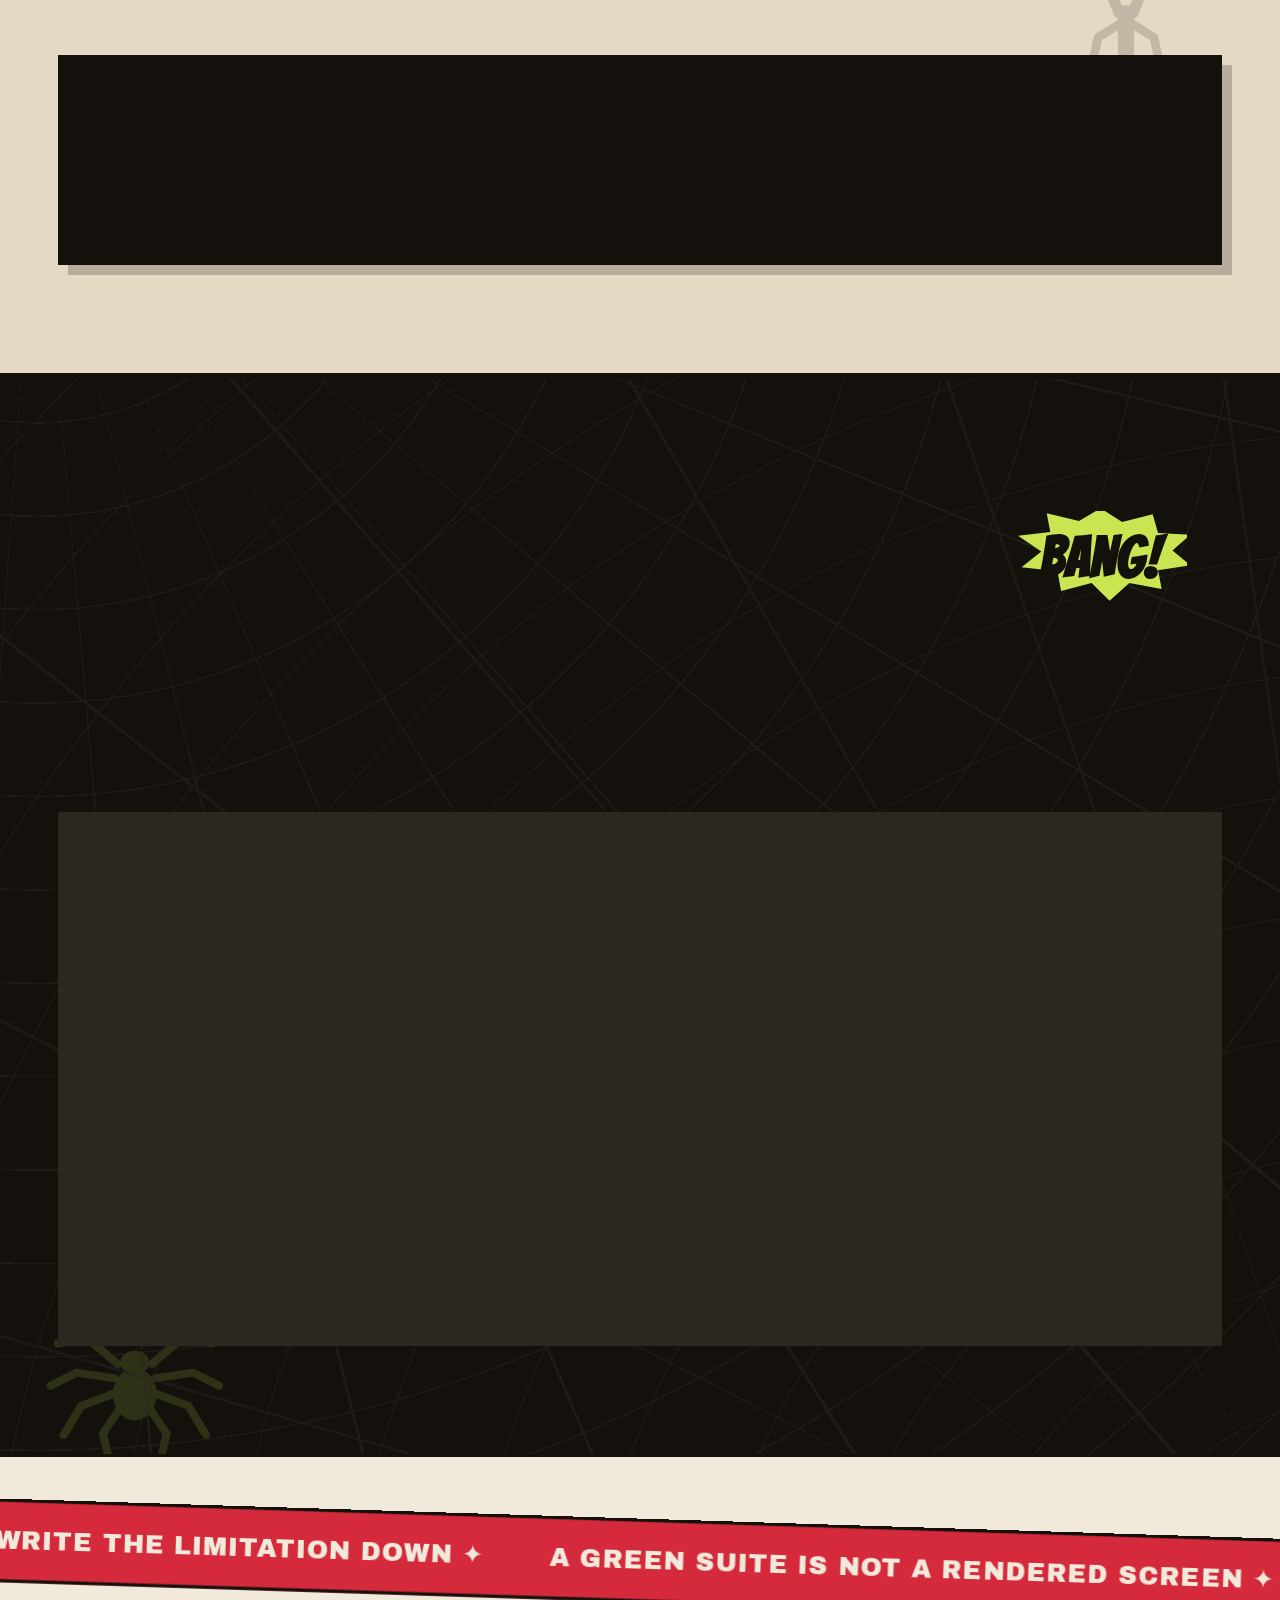
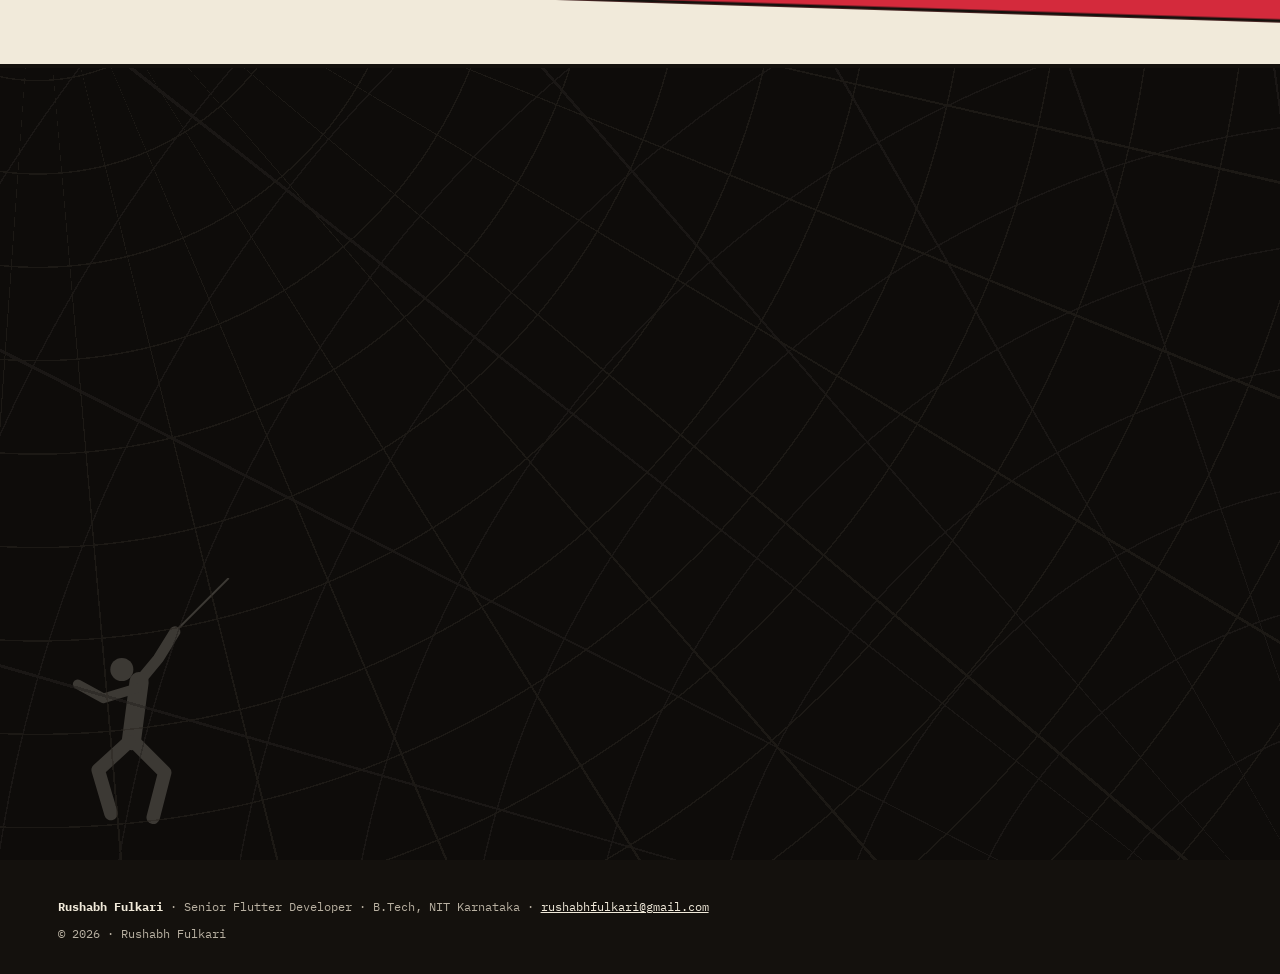
==== commit 8fca2f45: "Stop the name flashing, and drag the rule's highlighter with the scroll The name appeared in full, b" ====
--- a/index.html
+++ b/index.html
@@ -16,7 +16,7 @@
 <link rel="preconnect" href="https://fonts.googleapis.com">
 <link rel="preconnect" href="https://fonts.gstatic.com" crossorigin>
 <link href="https://fonts.googleapis.com/css2?family=Archivo+Black&family=Bangers&family=IBM+Plex+Mono:wght@400;500;600&display=swap" rel="stylesheet">
-<link rel="stylesheet" href="assets/comic.css?v=20260906134418">
+<link rel="stylesheet" href="assets/comic.css?v=20260906135132">
 </head>
 <body id="top">
 <header class="topbar">
@@ -364,7 +364,7 @@
   <div class="wrap rule">
     <p class="rule__eyebrow" data-fx="rise">— the only rule —</p>
     <p class="rule__line" data-fx="rise scale" data-from=".92" data-to="1" data-start=".95" data-end=".45">
-      Anyone can <em>make it work</em>.<br>The job is making it <em>cheap to change</em>
+      Anyone can <em data-fx="mark" data-start=".82" data-end=".54">make it work</em>.<br>The job is making it <em data-fx="mark" data-start=".70" data-end=".42">cheap to change</em>
     </p>
     <p class="rule__attrib" data-fx="rise">— what thirty-four flavours teach you</p>
   </div>
@@ -530,6 +530,6 @@
   </form>
 </section>
 
-<script src="assets/comic.js?v=20260906134418"></script>
+<script src="assets/comic.js?v=20260906135132"></script>
 </body>
 </html>
--- a/assets/comic.css
+++ b/assets/comic.css
@@ -1189,6 +1189,9 @@
    painted; if the script never runs, .is-loaded never lands and the fallback
    below keeps the name fully visible. */
 .hero__name i { display: inline-block; font-style: normal; }
+/* Set by the script at the moment it splits the name. If the script never
+   runs the class never lands and the name stays plainly visible. */
+.hero__name.is-split i { opacity: 0; }
 body.is-loaded .hero__name i {
   /* The per-letter delay is set inline by the script; naming the shorthand
      here would reset it to 0 and land the whole name on one frame. */
@@ -1199,7 +1202,7 @@
 }
 /* Once the entrance has had its moment the letters stand on their own, so a
    paused or never-run animation cannot leave the name invisible. */
-.hero__name.is-settled i { animation: none; opacity: 1; transform: none; }
+.hero__name.is-split.is-settled i { animation: none; opacity: 1; transform: none; }
 
 @keyframes nameIn {
   from { opacity: 0; transform: translateY(.42em) rotate(-7deg); }
@@ -1207,19 +1210,16 @@
 }
 
 /* A highlighter dragged under the emphasised phrases, second after first. */
+/* --mark is written by the scroll engine every frame, so the highlighter is
+   dragged by the reader's own position rather than fired once on entry. */
 .rule__line em {
   background-image: linear-gradient(var(--lime), var(--lime));
   background-repeat: no-repeat;
   background-position: 0 82%;
-  background-size: 0 .17em;
-  transition: background-size .52s cubic-bezier(.22,.9,.28,1);
-}
-.rule__line.is-marked em { background-size: 100% .17em; }
-.rule__line.is-marked em + br + em,
-.rule__line.is-marked em ~ em { transition-delay: .34s; }
+  background-size: var(--mark, 0) .17em;
+}
 
 @media (prefers-reduced-motion: reduce) {
   body.is-loaded .hero__name i { animation: none; }
-  .rule__line em { transition: none; }
-  .rule__line.is-marked em { background-size: 100% .17em; }
-}
+  .rule__line em { background-size: 100% .17em; }
+}
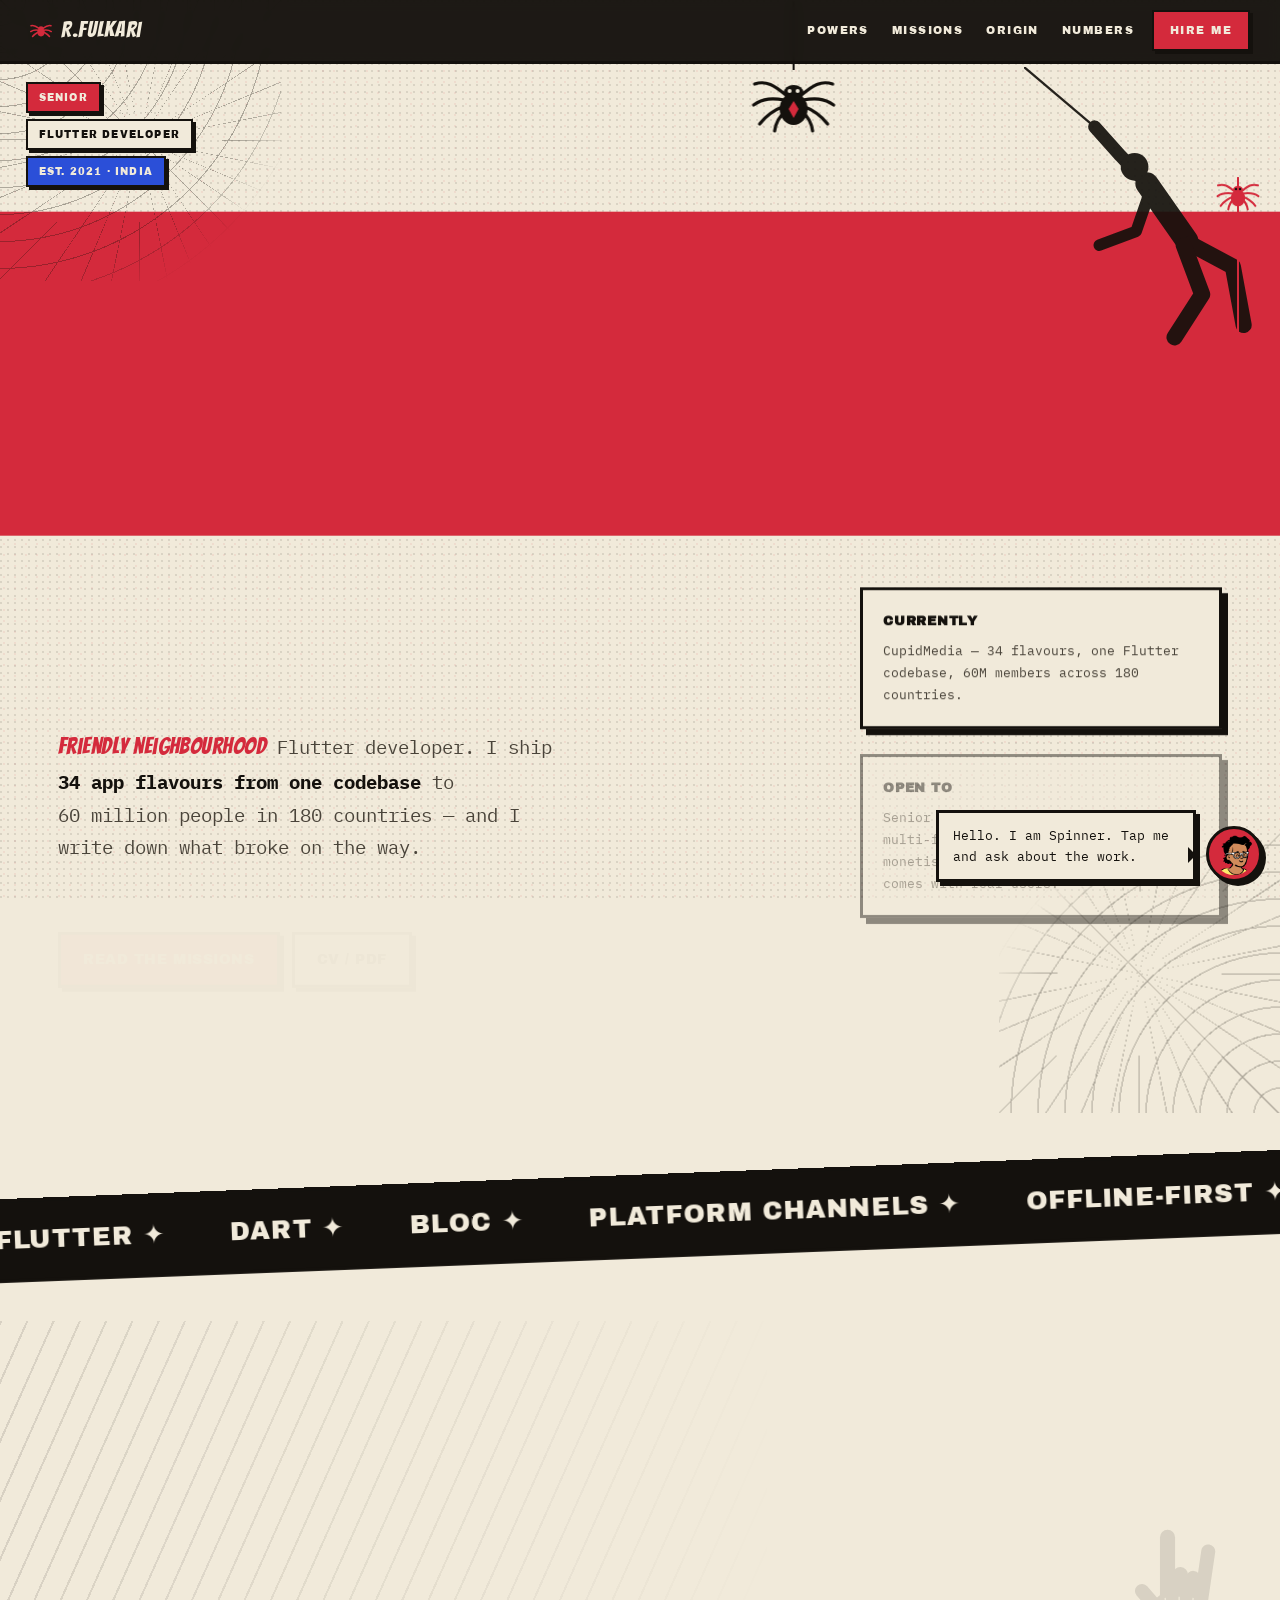
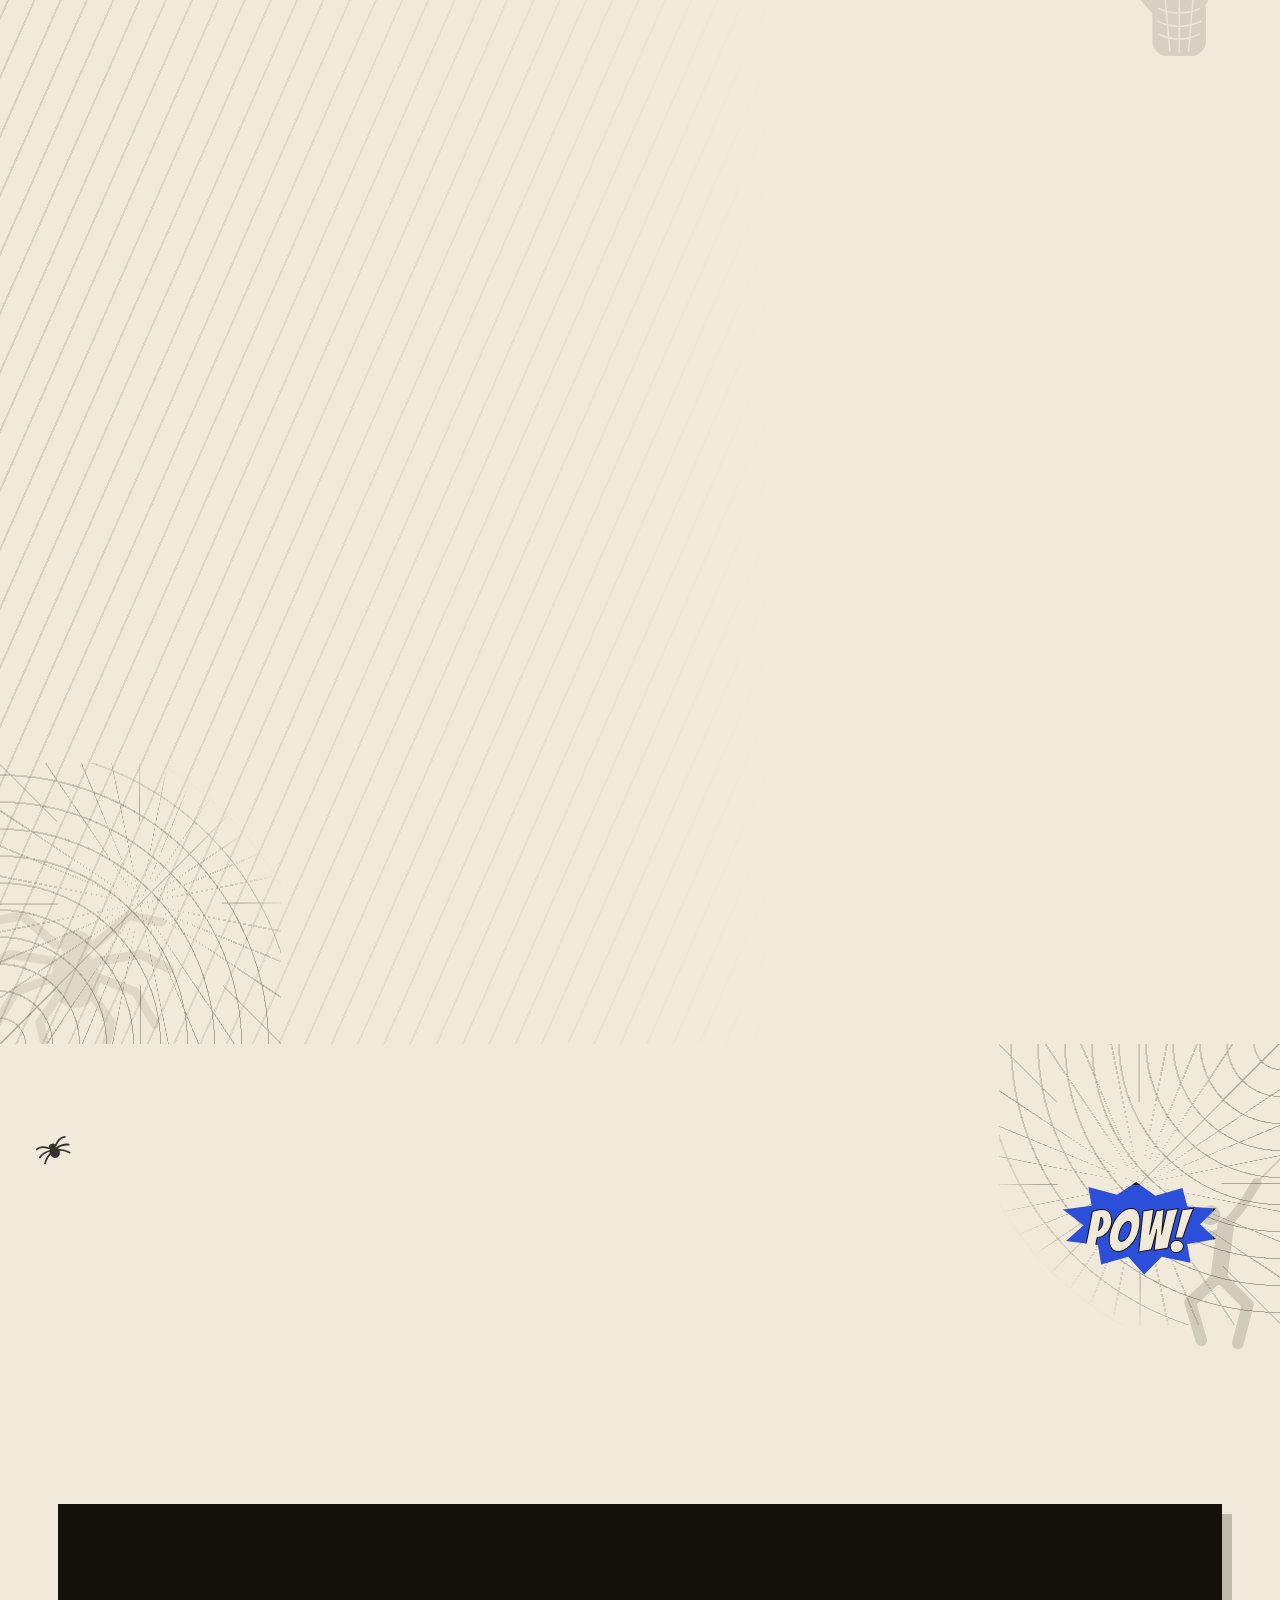
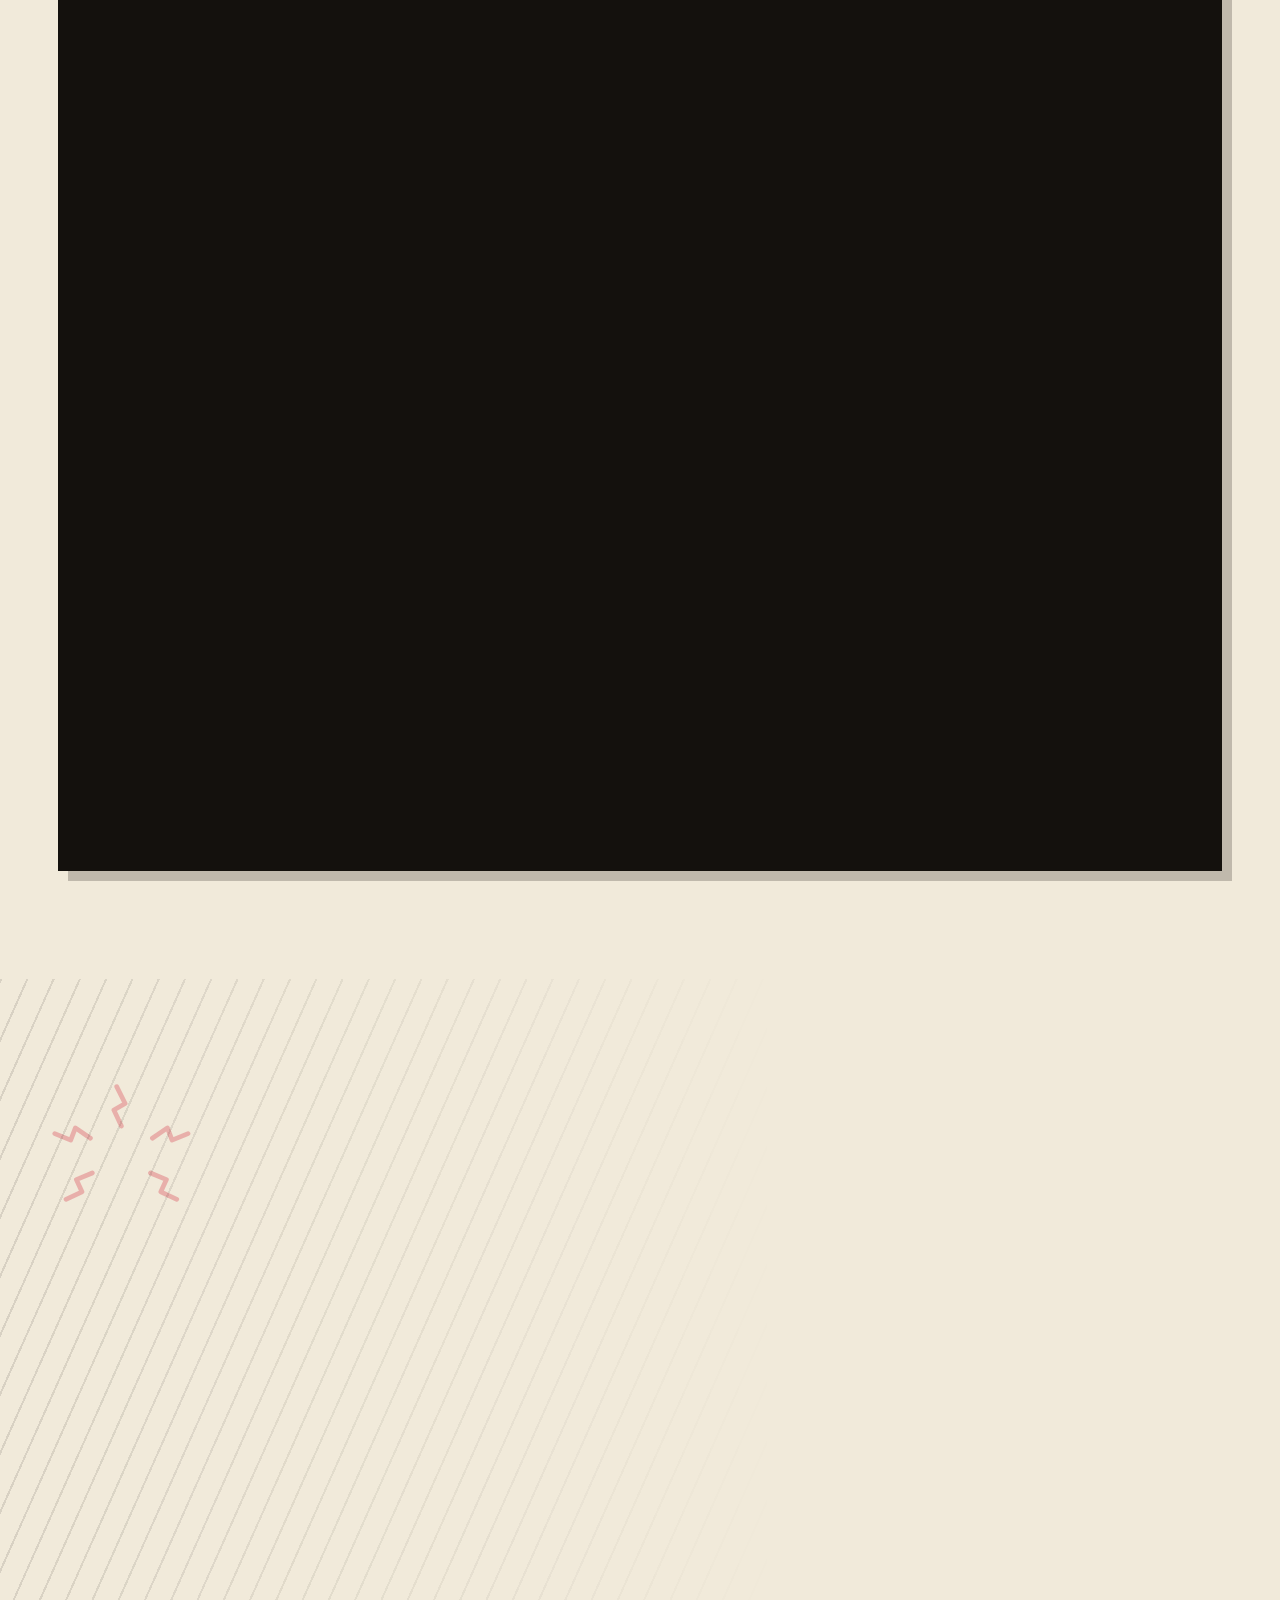
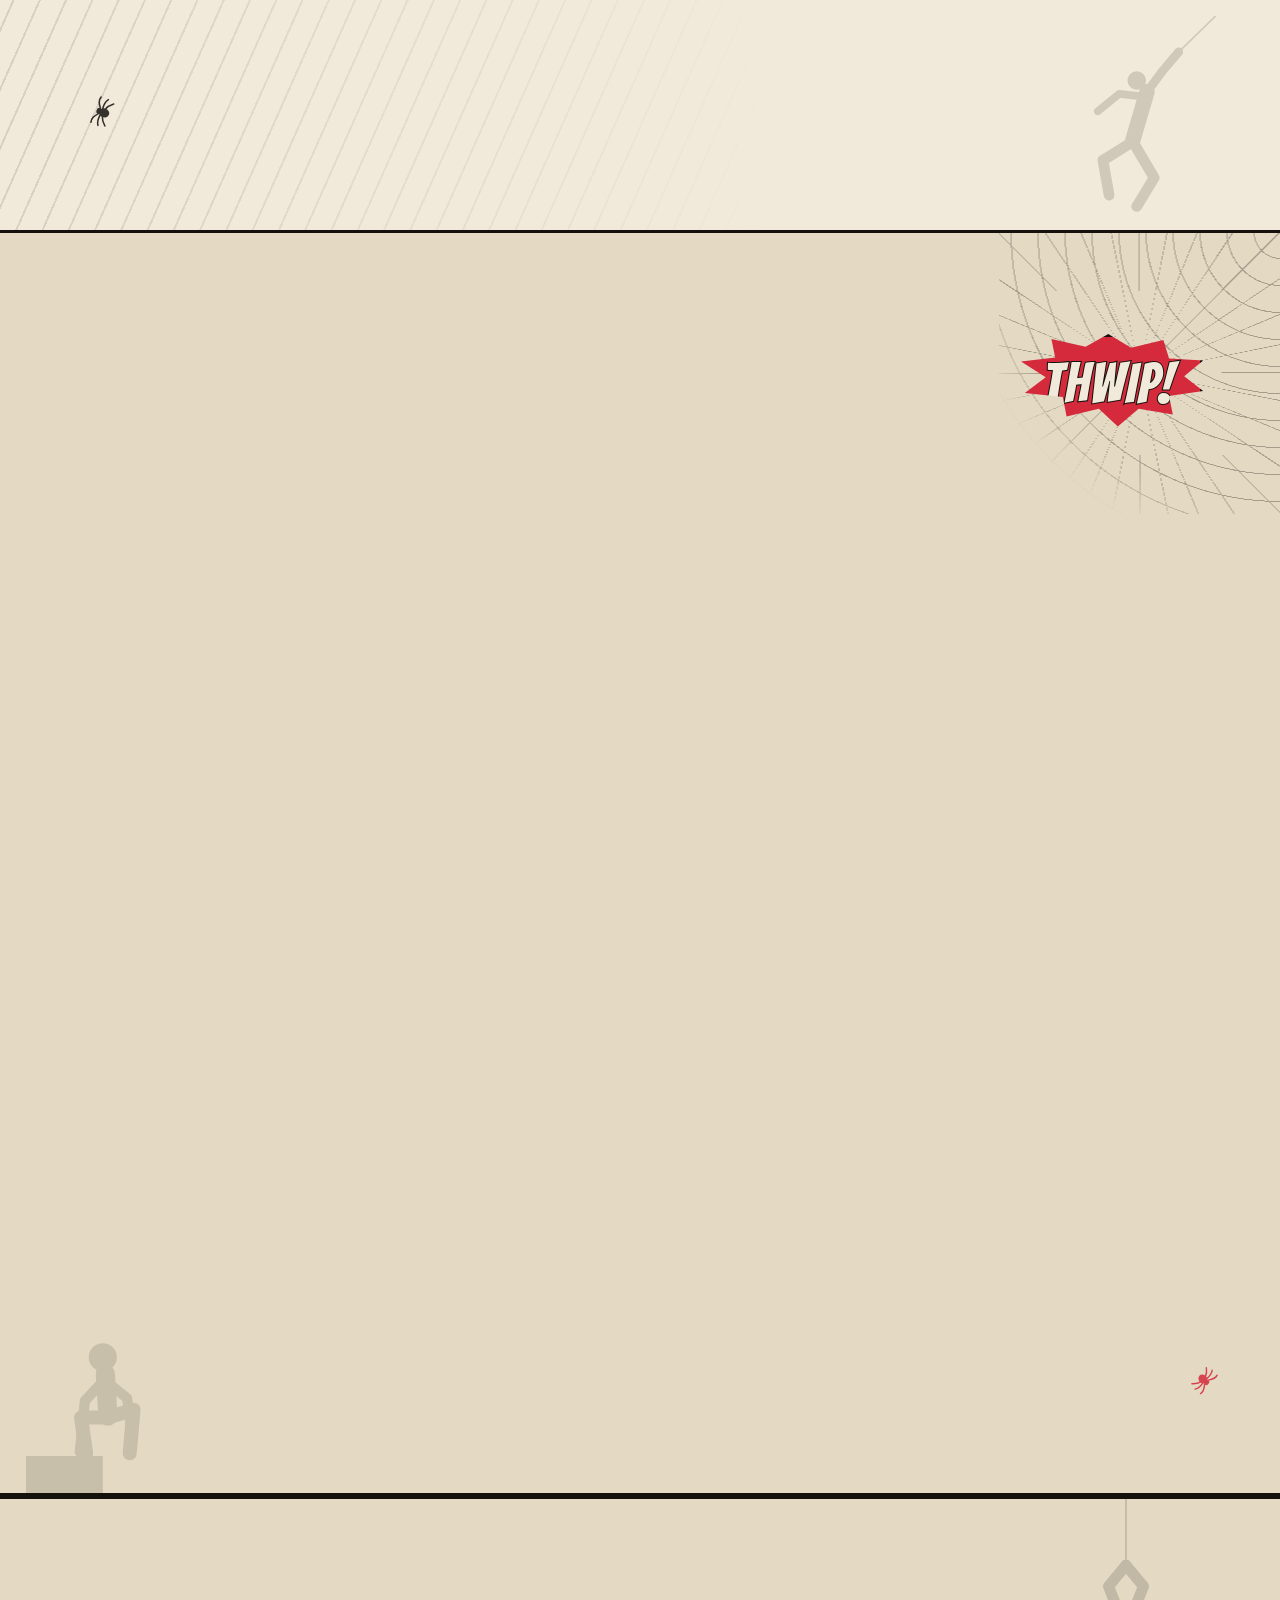
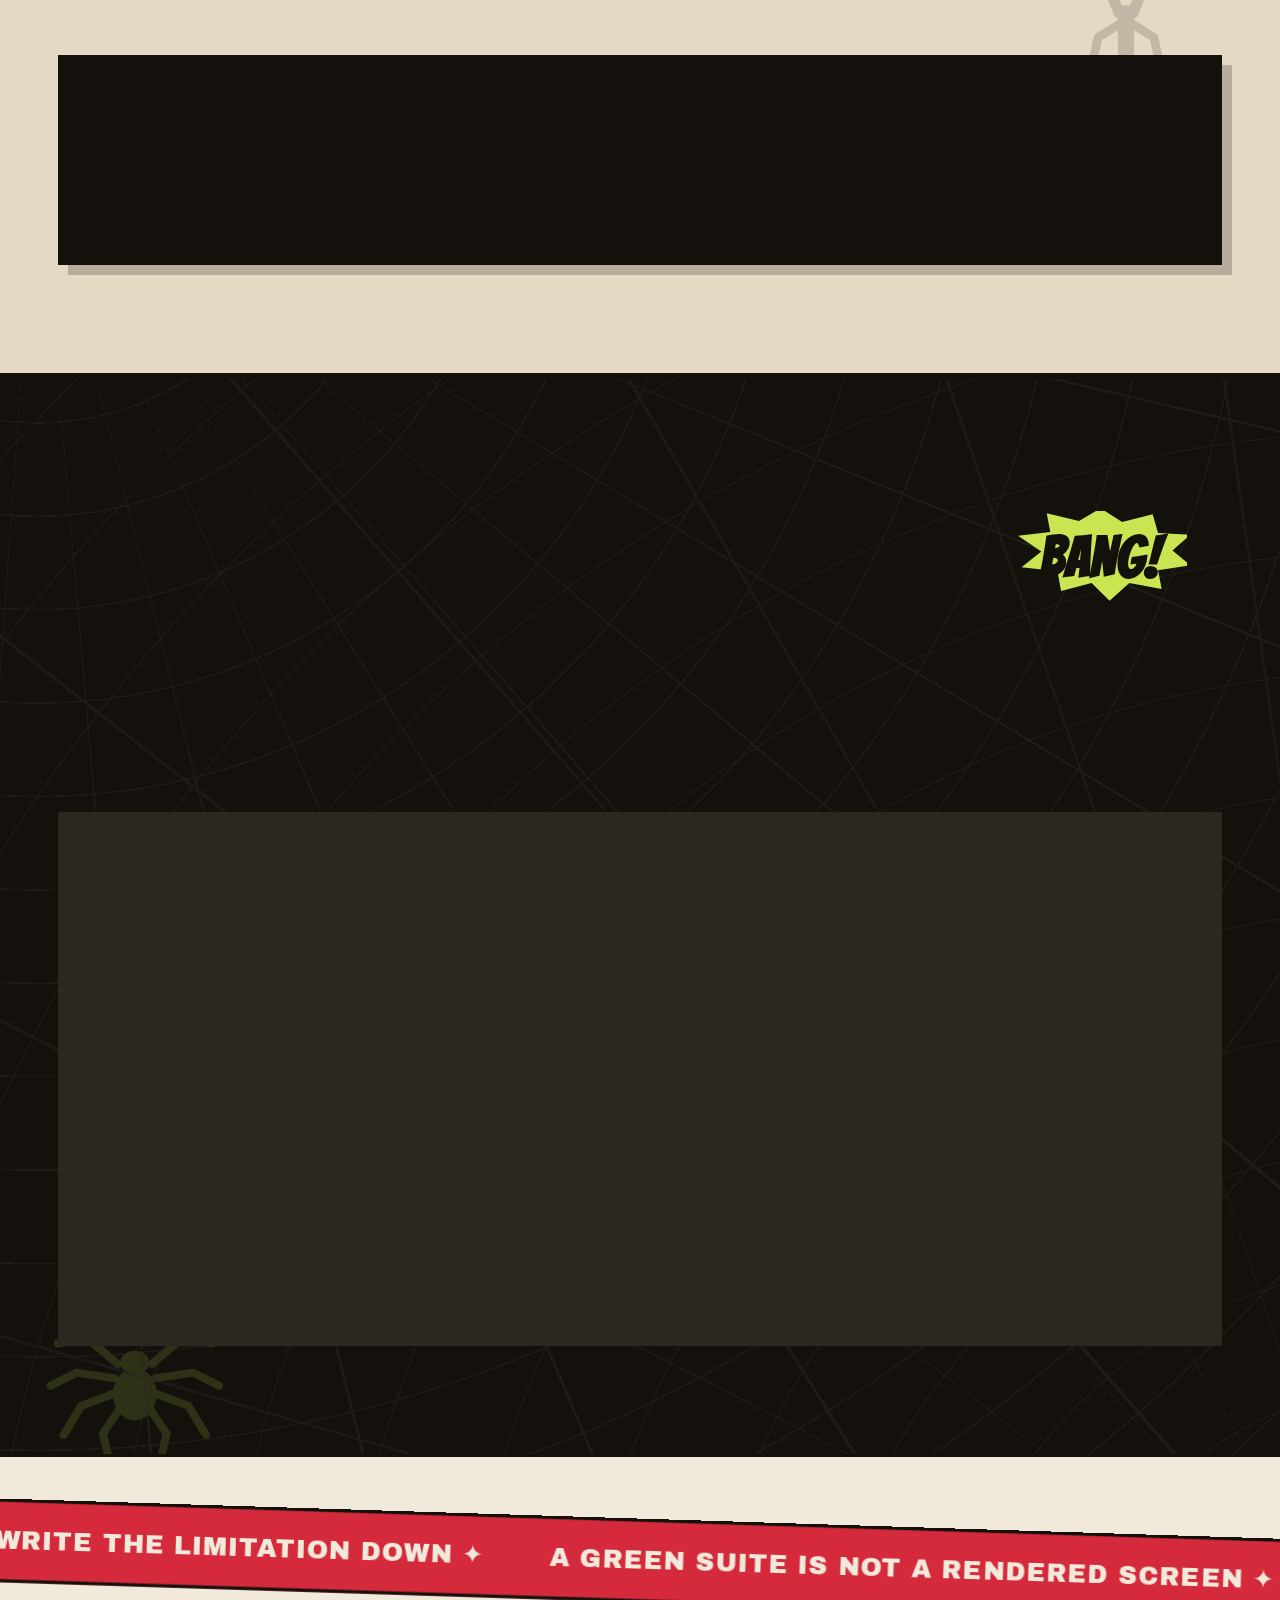
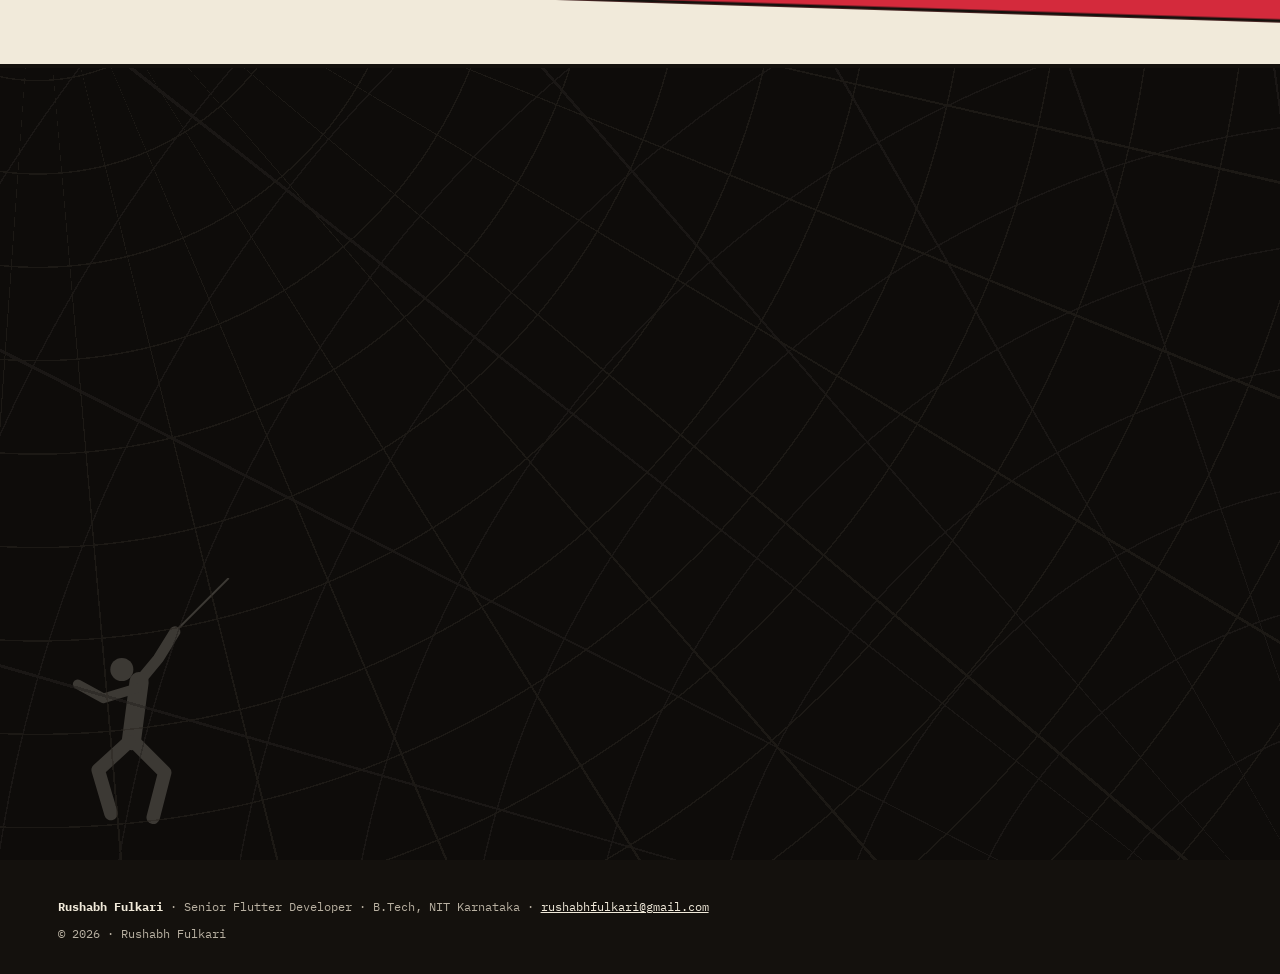
==== commit 07f86866: "Platform marks instead of the words Android and iOS The store links read as their platform now, on t" ====
--- a/index.html
+++ b/index.html
@@ -16,7 +16,7 @@
 <link rel="preconnect" href="https://fonts.googleapis.com">
 <link rel="preconnect" href="https://fonts.gstatic.com" crossorigin>
 <link href="https://fonts.googleapis.com/css2?family=Archivo+Black&family=Bangers&family=IBM+Plex+Mono:wght@400;500;600&display=swap" rel="stylesheet">
-<link rel="stylesheet" href="assets/comic.css?v=20260906135132">
+<link rel="stylesheet" href="assets/comic.css?v=20260909211442">
 </head>
 <body id="top">
 <header class="topbar">
@@ -295,10 +295,10 @@
           to Google Sign-In v7 with Credential Manager.
         </p>
         <div class="chips">
-          <span class="chipgroup"><a class="chip" href="https://www.afrointroductions.com/">AfroIntroductions</a><a class="chip chip--store" href="https://play.google.com/store/apps/details?id=com.cupidmedia.wrapper.afrointroductions">Android</a><a class="chip chip--store" href="https://apps.apple.com/in/app/afrointroductions-afro-dating/id1597869513">iOS</a></span>
-          <span class="chipgroup"><a class="chip" href="https://www.muslima.com/">Muslima</a><a class="chip chip--store" href="https://play.google.com/store/apps/details?id=com.cupidmedia.wrapper.muslima">Android</a><a class="chip chip--store" href="https://apps.apple.com/in/app/muslima-halal-muslim-dating/id1580680952">iOS</a></span>
-          <span class="chipgroup"><a class="chip" href="https://www.thaicupid.com/">ThaiCupid</a><a class="chip chip--store" href="https://play.google.com/store/apps/details?id=com.cupidmedia.wrapper.thaicupid">Android</a><a class="chip chip--store" href="https://apps.apple.com/in/app/thaicupid-thai-dating-chat/id1594301457">iOS</a></span>
-          <span class="chipgroup"><a class="chip" href="https://www.filipinocupid.com/">FilipinoCupid</a><a class="chip chip--store" href="https://play.google.com/store/apps/details?id=com.cupidmedia.wrapper.filipinocupid">Android</a><a class="chip chip--store" href="https://apps.apple.com/in/app/filipinocupid-filipino-dating/id1601320796">iOS</a></span>
+          <span class="chipgroup"><a class="chip" href="https://www.afrointroductions.com/">AfroIntroductions</a><a class="chip chip--store" href="https://play.google.com/store/apps/details?id=com.cupidmedia.wrapper.afrointroductions" aria-label="Get it on Google Play"><svg viewBox="0 0 24 24" aria-hidden="true" focusable="false"><g stroke="currentColor" stroke-width="1.5" stroke-linecap="round" fill="none"><path d="M7.3 3.6 8.9 6.1"/><path d="M16.7 3.6 15.1 6.1"/></g><path fill="currentColor" fill-rule="evenodd" d="M3.7 12.6a8.3 8.3 0 0 1 16.6 0zM8.7 8a1 1 0 1 0 0 2 1 1 0 0 0 0-2m6.6 0a1 1 0 1 0 0 2 1 1 0 0 0 0-2"/></svg></a><a class="chip chip--store" href="https://apps.apple.com/in/app/afrointroductions-afro-dating/id1597869513" aria-label="Download on the App Store"><svg viewBox="0 0 24 24" fill="currentColor" aria-hidden="true" focusable="false"><path d="M17.05 12.53c-.02-2.2 1.8-3.26 1.88-3.31-1.02-1.5-2.62-1.7-3.18-1.72-1.35-.14-2.64.79-3.33.79-.69 0-1.75-.77-2.87-.75-1.48.02-2.84.86-3.6 2.18-1.53 2.66-.39 6.6 1.1 8.76.73 1.06 1.6 2.25 2.74 2.2 1.1-.04 1.51-.71 2.84-.71 1.32 0 1.7.71 2.86.69 1.18-.02 1.93-1.08 2.65-2.14.84-1.23 1.18-2.42 1.2-2.48-.03-.01-2.29-.88-2.31-3.5Z"/><path d="M14.9 5.6c.6-.73 1.01-1.75.9-2.76-.87.04-1.92.58-2.55 1.3-.56.64-1.05 1.68-.92 2.67.97.08 1.96-.49 2.57-1.21Z"/></svg></a></span>
+          <span class="chipgroup"><a class="chip" href="https://www.muslima.com/">Muslima</a><a class="chip chip--store" href="https://play.google.com/store/apps/details?id=com.cupidmedia.wrapper.muslima" aria-label="Get it on Google Play"><svg viewBox="0 0 24 24" aria-hidden="true" focusable="false"><g stroke="currentColor" stroke-width="1.5" stroke-linecap="round" fill="none"><path d="M7.3 3.6 8.9 6.1"/><path d="M16.7 3.6 15.1 6.1"/></g><path fill="currentColor" fill-rule="evenodd" d="M3.7 12.6a8.3 8.3 0 0 1 16.6 0zM8.7 8a1 1 0 1 0 0 2 1 1 0 0 0 0-2m6.6 0a1 1 0 1 0 0 2 1 1 0 0 0 0-2"/></svg></a><a class="chip chip--store" href="https://apps.apple.com/in/app/muslima-halal-muslim-dating/id1580680952" aria-label="Download on the App Store"><svg viewBox="0 0 24 24" fill="currentColor" aria-hidden="true" focusable="false"><path d="M17.05 12.53c-.02-2.2 1.8-3.26 1.88-3.31-1.02-1.5-2.62-1.7-3.18-1.72-1.35-.14-2.64.79-3.33.79-.69 0-1.75-.77-2.87-.75-1.48.02-2.84.86-3.6 2.18-1.53 2.66-.39 6.6 1.1 8.76.73 1.06 1.6 2.25 2.74 2.2 1.1-.04 1.51-.71 2.84-.71 1.32 0 1.7.71 2.86.69 1.18-.02 1.93-1.08 2.65-2.14.84-1.23 1.18-2.42 1.2-2.48-.03-.01-2.29-.88-2.31-3.5Z"/><path d="M14.9 5.6c.6-.73 1.01-1.75.9-2.76-.87.04-1.92.58-2.55 1.3-.56.64-1.05 1.68-.92 2.67.97.08 1.96-.49 2.57-1.21Z"/></svg></a></span>
+          <span class="chipgroup"><a class="chip" href="https://www.thaicupid.com/">ThaiCupid</a><a class="chip chip--store" href="https://play.google.com/store/apps/details?id=com.cupidmedia.wrapper.thaicupid" aria-label="Get it on Google Play"><svg viewBox="0 0 24 24" aria-hidden="true" focusable="false"><g stroke="currentColor" stroke-width="1.5" stroke-linecap="round" fill="none"><path d="M7.3 3.6 8.9 6.1"/><path d="M16.7 3.6 15.1 6.1"/></g><path fill="currentColor" fill-rule="evenodd" d="M3.7 12.6a8.3 8.3 0 0 1 16.6 0zM8.7 8a1 1 0 1 0 0 2 1 1 0 0 0 0-2m6.6 0a1 1 0 1 0 0 2 1 1 0 0 0 0-2"/></svg></a><a class="chip chip--store" href="https://apps.apple.com/in/app/thaicupid-thai-dating-chat/id1594301457" aria-label="Download on the App Store"><svg viewBox="0 0 24 24" fill="currentColor" aria-hidden="true" focusable="false"><path d="M17.05 12.53c-.02-2.2 1.8-3.26 1.88-3.31-1.02-1.5-2.62-1.7-3.18-1.72-1.35-.14-2.64.79-3.33.79-.69 0-1.75-.77-2.87-.75-1.48.02-2.84.86-3.6 2.18-1.53 2.66-.39 6.6 1.1 8.76.73 1.06 1.6 2.25 2.74 2.2 1.1-.04 1.51-.71 2.84-.71 1.32 0 1.7.71 2.86.69 1.18-.02 1.93-1.08 2.65-2.14.84-1.23 1.18-2.42 1.2-2.48-.03-.01-2.29-.88-2.31-3.5Z"/><path d="M14.9 5.6c.6-.73 1.01-1.75.9-2.76-.87.04-1.92.58-2.55 1.3-.56.64-1.05 1.68-.92 2.67.97.08 1.96-.49 2.57-1.21Z"/></svg></a></span>
+          <span class="chipgroup"><a class="chip" href="https://www.filipinocupid.com/">FilipinoCupid</a><a class="chip chip--store" href="https://play.google.com/store/apps/details?id=com.cupidmedia.wrapper.filipinocupid" aria-label="Get it on Google Play"><svg viewBox="0 0 24 24" aria-hidden="true" focusable="false"><g stroke="currentColor" stroke-width="1.5" stroke-linecap="round" fill="none"><path d="M7.3 3.6 8.9 6.1"/><path d="M16.7 3.6 15.1 6.1"/></g><path fill="currentColor" fill-rule="evenodd" d="M3.7 12.6a8.3 8.3 0 0 1 16.6 0zM8.7 8a1 1 0 1 0 0 2 1 1 0 0 0 0-2m6.6 0a1 1 0 1 0 0 2 1 1 0 0 0 0-2"/></svg></a><a class="chip chip--store" href="https://apps.apple.com/in/app/filipinocupid-filipino-dating/id1601320796" aria-label="Download on the App Store"><svg viewBox="0 0 24 24" fill="currentColor" aria-hidden="true" focusable="false"><path d="M17.05 12.53c-.02-2.2 1.8-3.26 1.88-3.31-1.02-1.5-2.62-1.7-3.18-1.72-1.35-.14-2.64.79-3.33.79-.69 0-1.75-.77-2.87-.75-1.48.02-2.84.86-3.6 2.18-1.53 2.66-.39 6.6 1.1 8.76.73 1.06 1.6 2.25 2.74 2.2 1.1-.04 1.51-.71 2.84-.71 1.32 0 1.7.71 2.86.69 1.18-.02 1.93-1.08 2.65-2.14.84-1.23 1.18-2.42 1.2-2.48-.03-.01-2.29-.88-2.31-3.5Z"/><path d="M14.9 5.6c.6-.73 1.01-1.75.9-2.76-.87.04-1.92.58-2.55 1.3-.56.64-1.05 1.68-.92 2.67.97.08 1.96-.49 2.57-1.21Z"/></svg></a></span>
         </div>
         <p class="mission__tags">AdMob · Akamai BMP · Age Signals · Sentry</p>
       </div>
@@ -315,7 +315,7 @@
           across the app lifecycle.
         </p>
         <div class="chips">
-          <a class="chip" href="https://www.highlandsbrain.com/">Website</a><a class="chip chip--store" href="https://play.google.com/store/apps/details?id=org.hccts.brain">Android</a><a class="chip chip--store" href="https://apps.apple.com/in/app/highlands-brain/id1614384254">iOS</a>
+          <a class="chip" href="https://www.highlandsbrain.com/">Website</a><a class="chip chip--store" href="https://play.google.com/store/apps/details?id=org.hccts.brain" aria-label="Get it on Google Play"><svg viewBox="0 0 24 24" aria-hidden="true" focusable="false"><g stroke="currentColor" stroke-width="1.5" stroke-linecap="round" fill="none"><path d="M7.3 3.6 8.9 6.1"/><path d="M16.7 3.6 15.1 6.1"/></g><path fill="currentColor" fill-rule="evenodd" d="M3.7 12.6a8.3 8.3 0 0 1 16.6 0zM8.7 8a1 1 0 1 0 0 2 1 1 0 0 0 0-2m6.6 0a1 1 0 1 0 0 2 1 1 0 0 0 0-2"/></svg></a><a class="chip chip--store" href="https://apps.apple.com/in/app/highlands-brain/id1614384254" aria-label="Download on the App Store"><svg viewBox="0 0 24 24" fill="currentColor" aria-hidden="true" focusable="false"><path d="M17.05 12.53c-.02-2.2 1.8-3.26 1.88-3.31-1.02-1.5-2.62-1.7-3.18-1.72-1.35-.14-2.64.79-3.33.79-.69 0-1.75-.77-2.87-.75-1.48.02-2.84.86-3.6 2.18-1.53 2.66-.39 6.6 1.1 8.76.73 1.06 1.6 2.25 2.74 2.2 1.1-.04 1.51-.71 2.84-.71 1.32 0 1.7.71 2.86.69 1.18-.02 1.93-1.08 2.65-2.14.84-1.23 1.18-2.42 1.2-2.48-.03-.01-2.29-.88-2.31-3.5Z"/><path d="M14.9 5.6c.6-.73 1.01-1.75.9-2.76-.87.04-1.92.58-2.55 1.3-.56.64-1.05 1.68-.92 2.67.97.08 1.96-.49 2.57-1.21Z"/></svg></a>
         </div>
         <p class="mission__tags">Stream SDK · WebRTC · BLoC · platform channels</p>
       </div>
@@ -332,7 +332,7 @@
           generation.
         </p>
         <div class="chips">
-          <a class="chip" href="https://www.sergo.com/">Website</a><a class="chip chip--store" href="https://play.google.com/store/apps/details?id=com.sergo.cleansapp&amp;hl=en_IN">Android</a><a class="chip chip--store" href="https://apps.apple.com/us/app/sergo/id6450947148">iOS</a>
+          <a class="chip" href="https://www.sergo.com/">Website</a><a class="chip chip--store" href="https://play.google.com/store/apps/details?id=com.sergo.cleansapp&amp;hl=en_IN" aria-label="Get it on Google Play"><svg viewBox="0 0 24 24" aria-hidden="true" focusable="false"><g stroke="currentColor" stroke-width="1.5" stroke-linecap="round" fill="none"><path d="M7.3 3.6 8.9 6.1"/><path d="M16.7 3.6 15.1 6.1"/></g><path fill="currentColor" fill-rule="evenodd" d="M3.7 12.6a8.3 8.3 0 0 1 16.6 0zM8.7 8a1 1 0 1 0 0 2 1 1 0 0 0 0-2m6.6 0a1 1 0 1 0 0 2 1 1 0 0 0 0-2"/></svg></a><a class="chip chip--store" href="https://apps.apple.com/us/app/sergo/id6450947148" aria-label="Download on the App Store"><svg viewBox="0 0 24 24" fill="currentColor" aria-hidden="true" focusable="false"><path d="M17.05 12.53c-.02-2.2 1.8-3.26 1.88-3.31-1.02-1.5-2.62-1.7-3.18-1.72-1.35-.14-2.64.79-3.33.79-.69 0-1.75-.77-2.87-.75-1.48.02-2.84.86-3.6 2.18-1.53 2.66-.39 6.6 1.1 8.76.73 1.06 1.6 2.25 2.74 2.2 1.1-.04 1.51-.71 2.84-.71 1.32 0 1.7.71 2.86.69 1.18-.02 1.93-1.08 2.65-2.14.84-1.23 1.18-2.42 1.2-2.48-.03-.01-2.29-.88-2.31-3.5Z"/><path d="M14.9 5.6c.6-.73 1.01-1.75.9-2.76-.87.04-1.92.58-2.55 1.3-.56.64-1.05 1.68-.92 2.67.97.08 1.96-.49 2.57-1.21Z"/></svg></a>
         </div>
         <p class="mission__tags">Server-driven forms · Cubit · PDF</p>
       </div>
@@ -530,6 +530,6 @@
   </form>
 </section>
 
-<script src="assets/comic.js?v=20260906135132"></script>
+<script src="assets/comic.js?v=20260909211442"></script>
 </body>
 </html>
--- a/assets/comic.css
+++ b/assets/comic.css
@@ -350,10 +350,14 @@
    its name, so the row scans as four apps rather than twelve chips. */
 .chipgroup { display: inline-flex; align-items: center; gap: 4px; }
 .chip--store {
-  font-size: 9px; padding: 2px 6px;
+  /* The label is the platform mark itself now, so the chip sizes to the glyph
+     rather than to text. The name lives in aria-label. */
+  display: inline-flex; align-items: center; justify-content: center;
+  padding: 3px 7px; min-height: 19px;
   background: var(--paper-deep); color: var(--ink-soft);
   transition: background .15s ease, color .15s ease;
 }
+.chip--store svg { display: block; width: 11px; height: 11px; }
 .chip--store:hover { background: var(--ink); color: var(--paper); }
 
 /* ============================================================
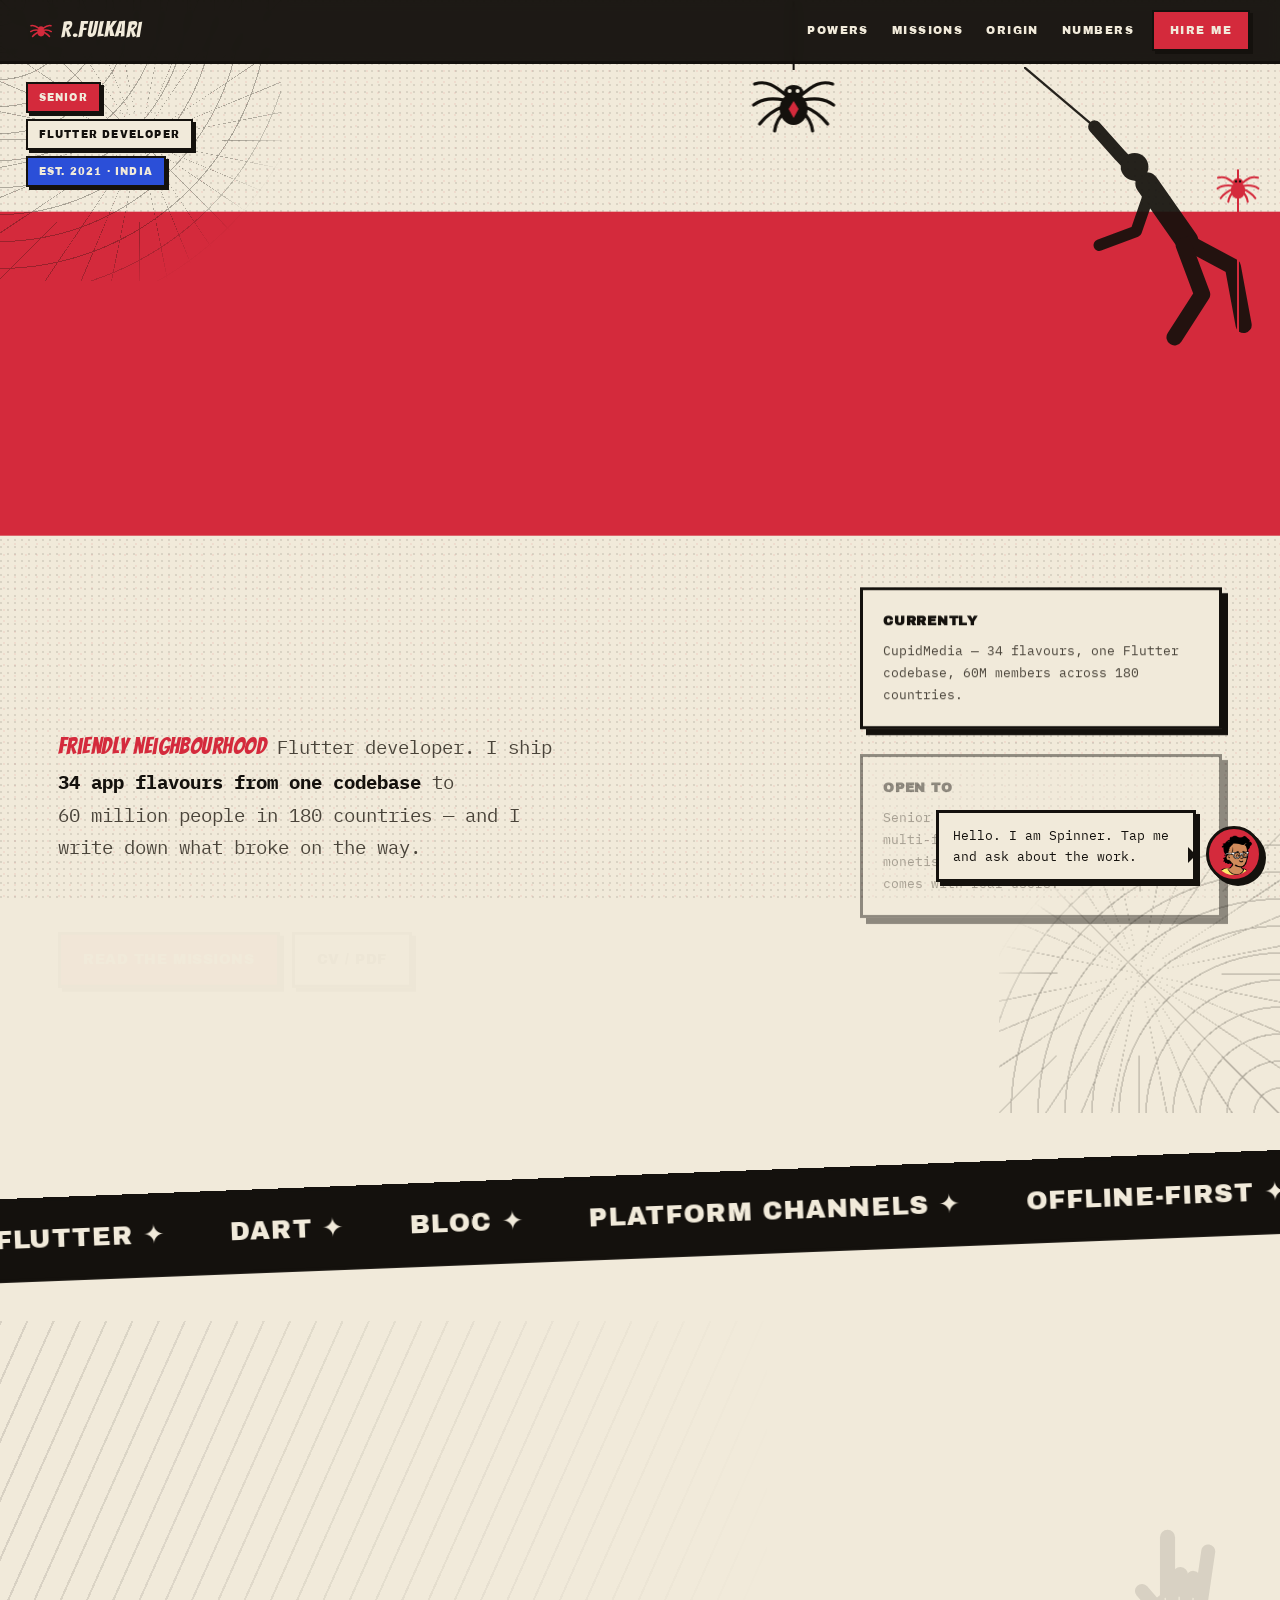
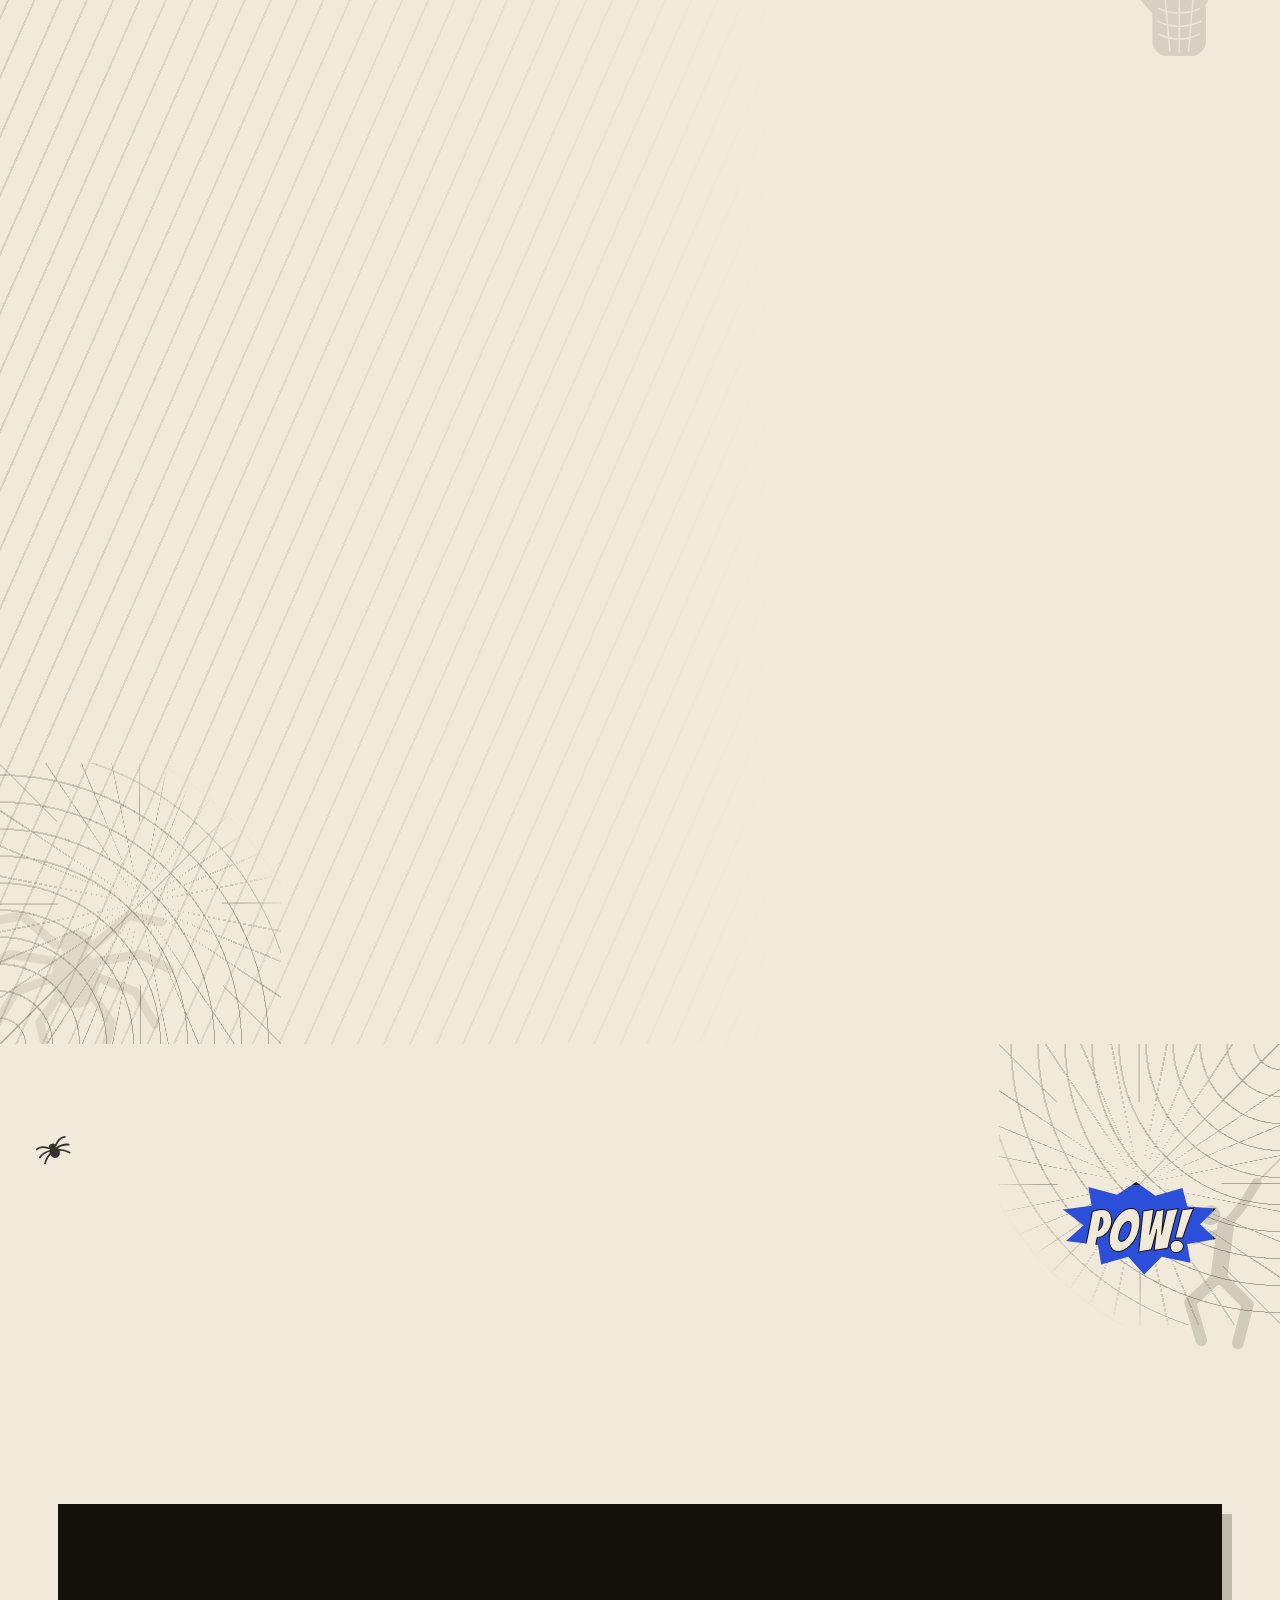
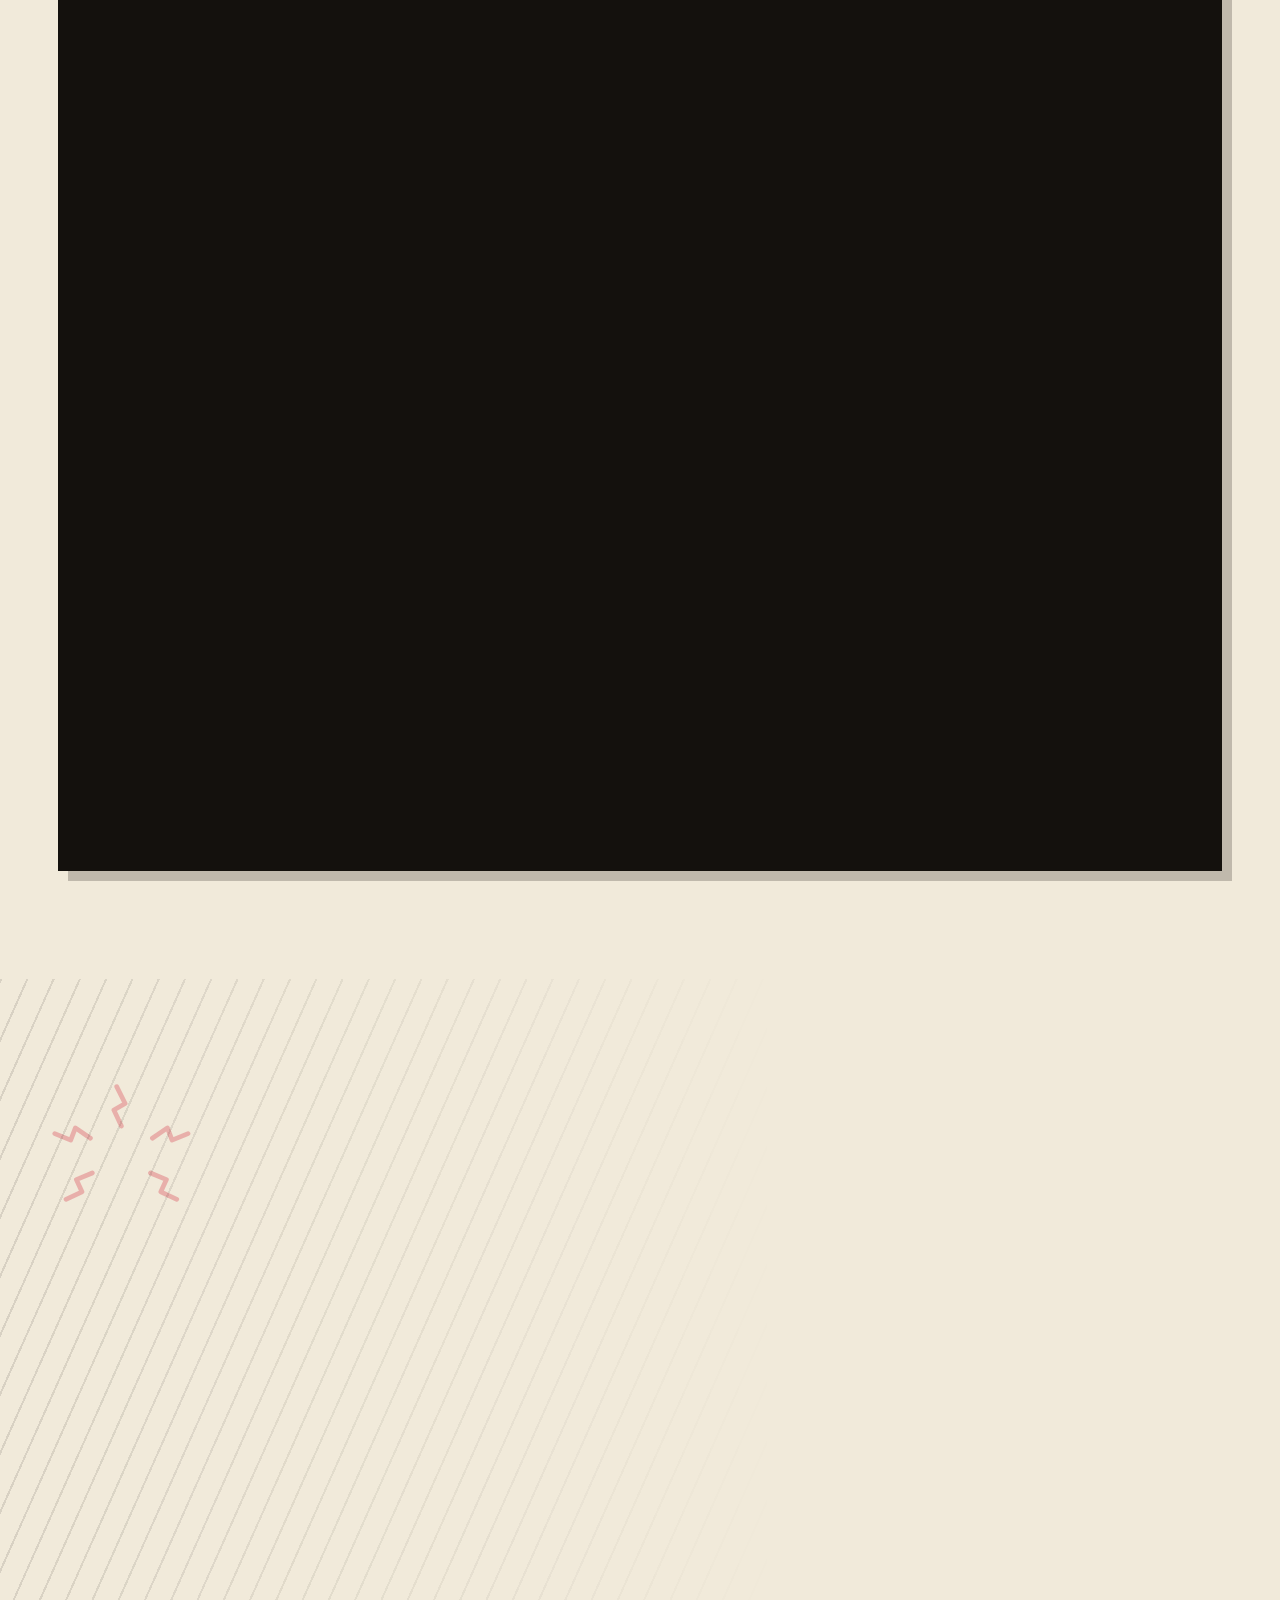
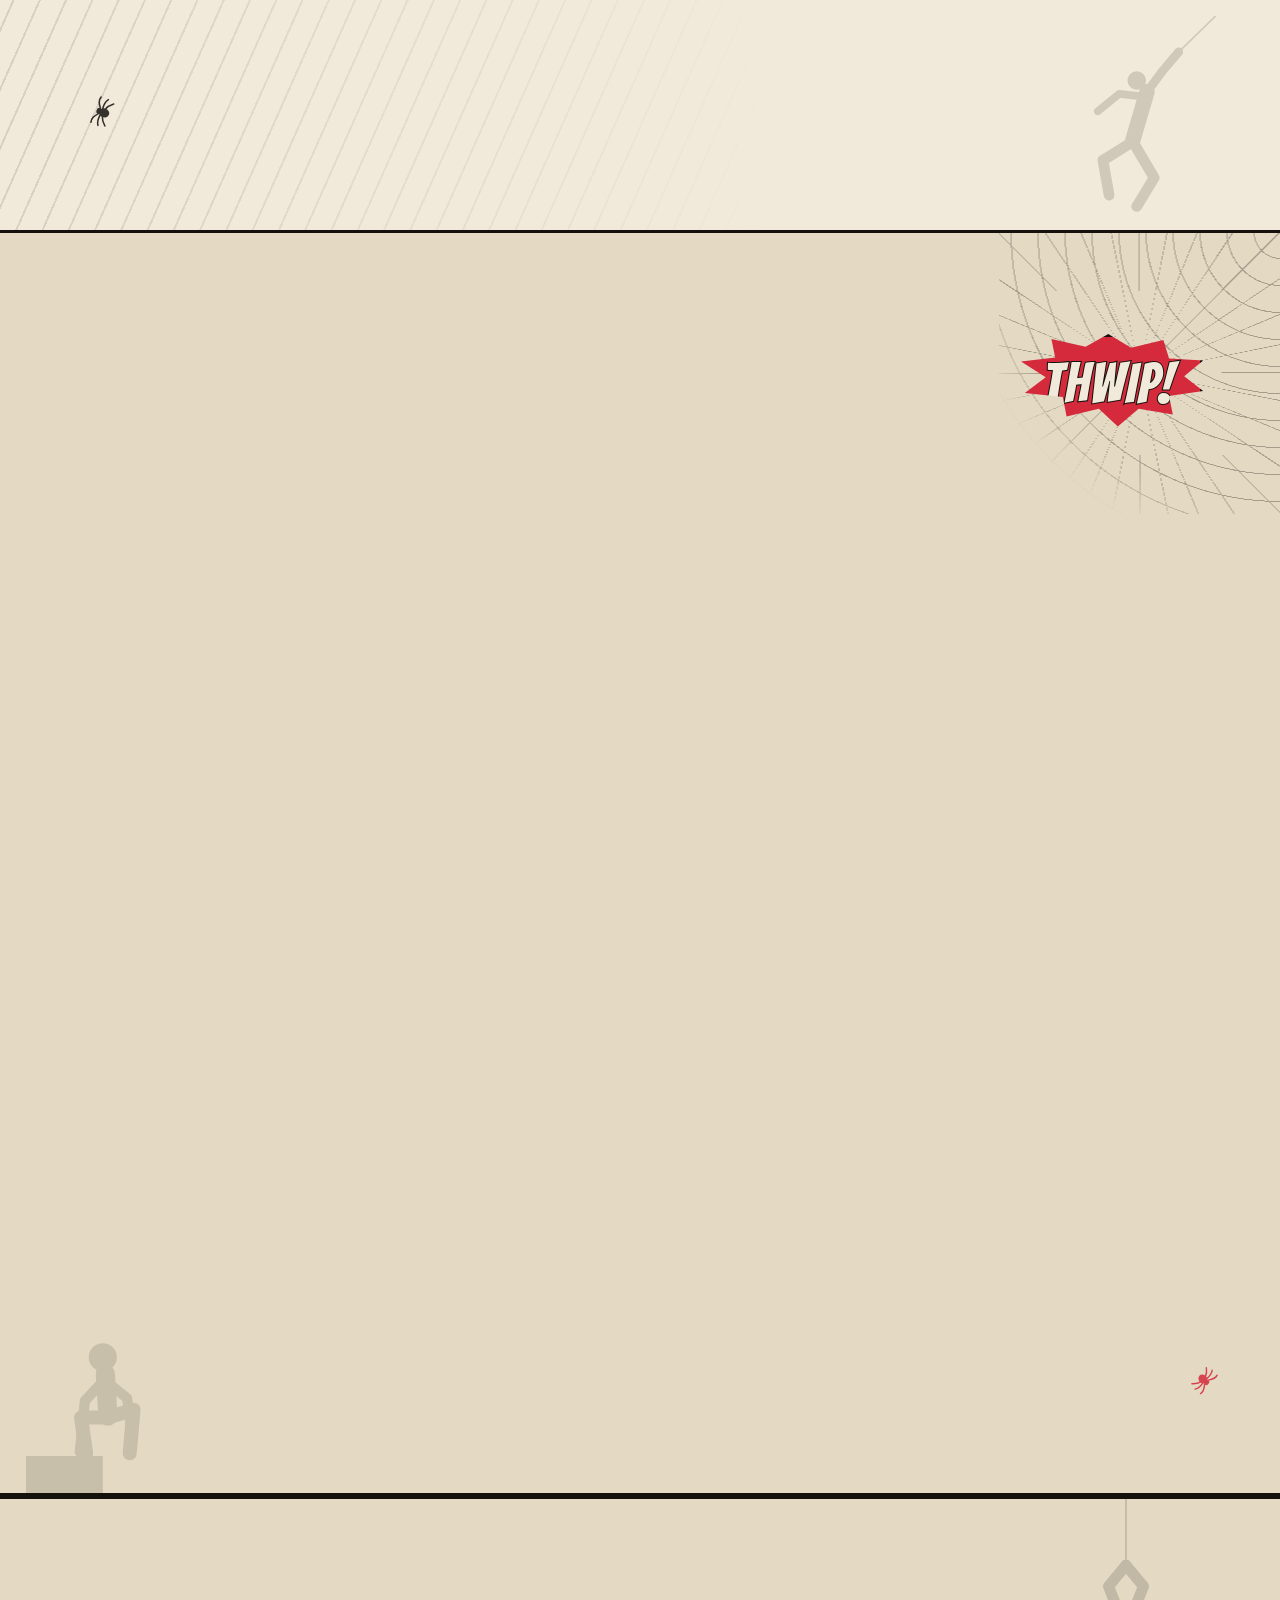
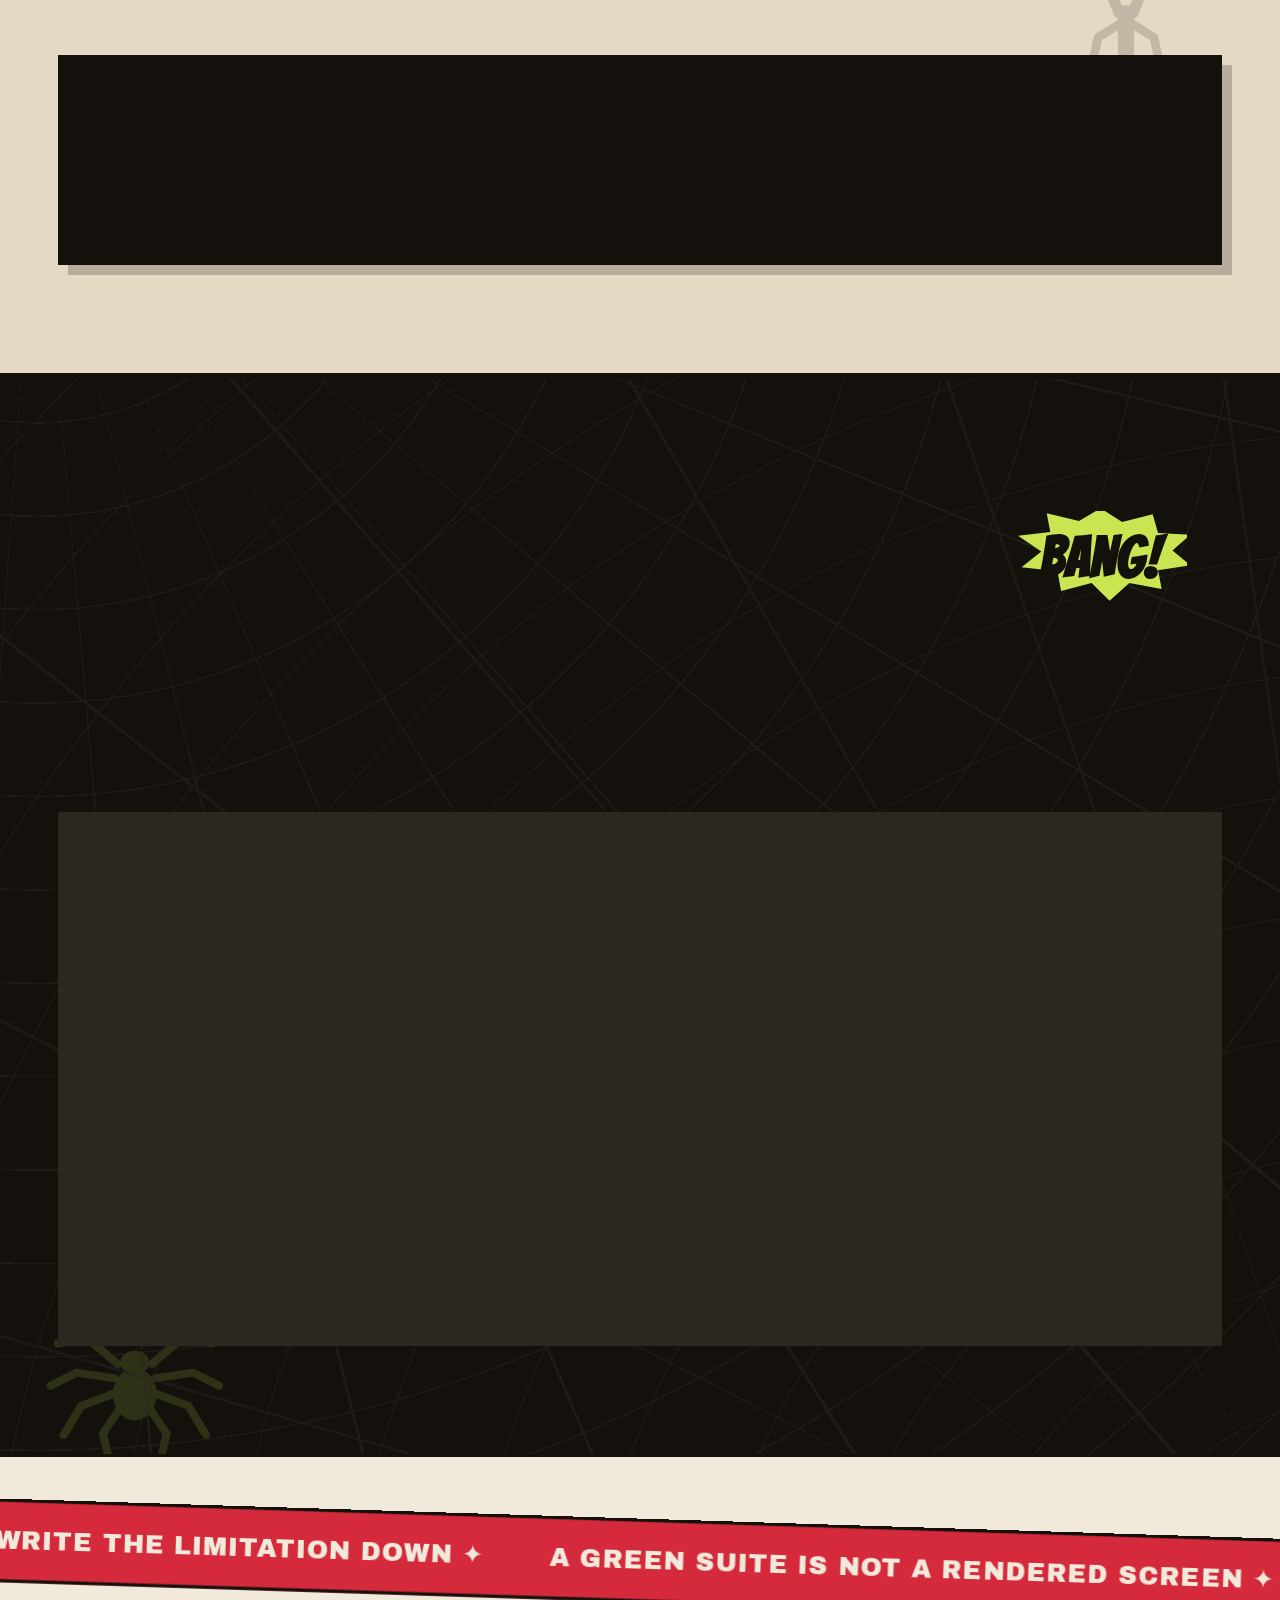
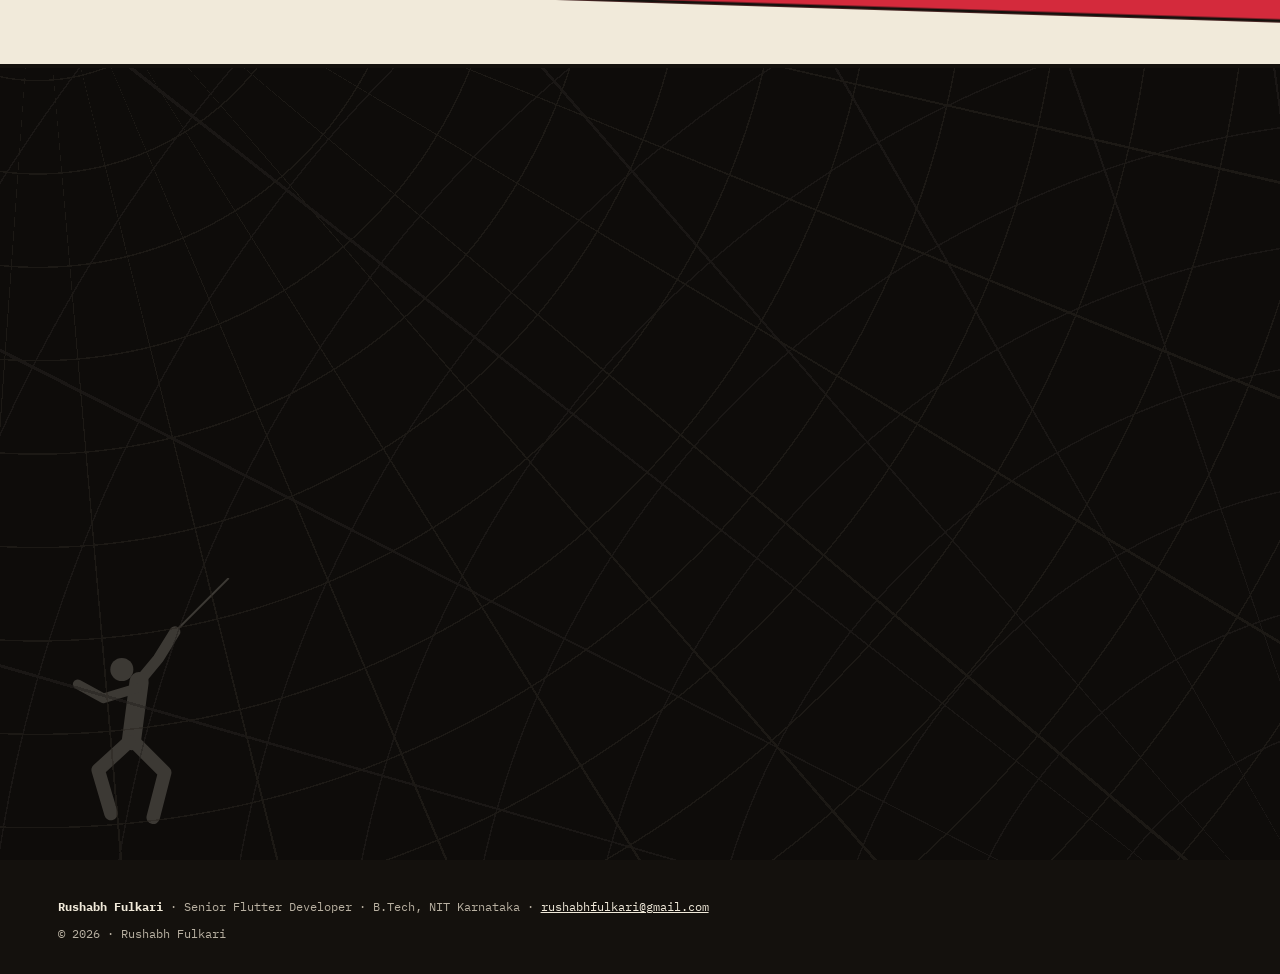
==== commit 8322e78a: "The Android mark becomes the full robot Rushabh picked it from five. It is the most unmistakable of " ====
--- a/index.html
+++ b/index.html
@@ -16,7 +16,7 @@
 <link rel="preconnect" href="https://fonts.googleapis.com">
 <link rel="preconnect" href="https://fonts.gstatic.com" crossorigin>
 <link href="https://fonts.googleapis.com/css2?family=Archivo+Black&family=Bangers&family=IBM+Plex+Mono:wght@400;500;600&display=swap" rel="stylesheet">
-<link rel="stylesheet" href="assets/comic.css?v=20260909211442">
+<link rel="stylesheet" href="assets/comic.css?v=20260909212357">
 </head>
 <body id="top">
 <header class="topbar">
@@ -295,10 +295,10 @@
           to Google Sign-In v7 with Credential Manager.
         </p>
         <div class="chips">
-          <span class="chipgroup"><a class="chip" href="https://www.afrointroductions.com/">AfroIntroductions</a><a class="chip chip--store" href="https://play.google.com/store/apps/details?id=com.cupidmedia.wrapper.afrointroductions" aria-label="Get it on Google Play"><svg viewBox="0 0 24 24" aria-hidden="true" focusable="false"><g stroke="currentColor" stroke-width="1.5" stroke-linecap="round" fill="none"><path d="M7.3 3.6 8.9 6.1"/><path d="M16.7 3.6 15.1 6.1"/></g><path fill="currentColor" fill-rule="evenodd" d="M3.7 12.6a8.3 8.3 0 0 1 16.6 0zM8.7 8a1 1 0 1 0 0 2 1 1 0 0 0 0-2m6.6 0a1 1 0 1 0 0 2 1 1 0 0 0 0-2"/></svg></a><a class="chip chip--store" href="https://apps.apple.com/in/app/afrointroductions-afro-dating/id1597869513" aria-label="Download on the App Store"><svg viewBox="0 0 24 24" fill="currentColor" aria-hidden="true" focusable="false"><path d="M17.05 12.53c-.02-2.2 1.8-3.26 1.88-3.31-1.02-1.5-2.62-1.7-3.18-1.72-1.35-.14-2.64.79-3.33.79-.69 0-1.75-.77-2.87-.75-1.48.02-2.84.86-3.6 2.18-1.53 2.66-.39 6.6 1.1 8.76.73 1.06 1.6 2.25 2.74 2.2 1.1-.04 1.51-.71 2.84-.71 1.32 0 1.7.71 2.86.69 1.18-.02 1.93-1.08 2.65-2.14.84-1.23 1.18-2.42 1.2-2.48-.03-.01-2.29-.88-2.31-3.5Z"/><path d="M14.9 5.6c.6-.73 1.01-1.75.9-2.76-.87.04-1.92.58-2.55 1.3-.56.64-1.05 1.68-.92 2.67.97.08 1.96-.49 2.57-1.21Z"/></svg></a></span>
-          <span class="chipgroup"><a class="chip" href="https://www.muslima.com/">Muslima</a><a class="chip chip--store" href="https://play.google.com/store/apps/details?id=com.cupidmedia.wrapper.muslima" aria-label="Get it on Google Play"><svg viewBox="0 0 24 24" aria-hidden="true" focusable="false"><g stroke="currentColor" stroke-width="1.5" stroke-linecap="round" fill="none"><path d="M7.3 3.6 8.9 6.1"/><path d="M16.7 3.6 15.1 6.1"/></g><path fill="currentColor" fill-rule="evenodd" d="M3.7 12.6a8.3 8.3 0 0 1 16.6 0zM8.7 8a1 1 0 1 0 0 2 1 1 0 0 0 0-2m6.6 0a1 1 0 1 0 0 2 1 1 0 0 0 0-2"/></svg></a><a class="chip chip--store" href="https://apps.apple.com/in/app/muslima-halal-muslim-dating/id1580680952" aria-label="Download on the App Store"><svg viewBox="0 0 24 24" fill="currentColor" aria-hidden="true" focusable="false"><path d="M17.05 12.53c-.02-2.2 1.8-3.26 1.88-3.31-1.02-1.5-2.62-1.7-3.18-1.72-1.35-.14-2.64.79-3.33.79-.69 0-1.75-.77-2.87-.75-1.48.02-2.84.86-3.6 2.18-1.53 2.66-.39 6.6 1.1 8.76.73 1.06 1.6 2.25 2.74 2.2 1.1-.04 1.51-.71 2.84-.71 1.32 0 1.7.71 2.86.69 1.18-.02 1.93-1.08 2.65-2.14.84-1.23 1.18-2.42 1.2-2.48-.03-.01-2.29-.88-2.31-3.5Z"/><path d="M14.9 5.6c.6-.73 1.01-1.75.9-2.76-.87.04-1.92.58-2.55 1.3-.56.64-1.05 1.68-.92 2.67.97.08 1.96-.49 2.57-1.21Z"/></svg></a></span>
-          <span class="chipgroup"><a class="chip" href="https://www.thaicupid.com/">ThaiCupid</a><a class="chip chip--store" href="https://play.google.com/store/apps/details?id=com.cupidmedia.wrapper.thaicupid" aria-label="Get it on Google Play"><svg viewBox="0 0 24 24" aria-hidden="true" focusable="false"><g stroke="currentColor" stroke-width="1.5" stroke-linecap="round" fill="none"><path d="M7.3 3.6 8.9 6.1"/><path d="M16.7 3.6 15.1 6.1"/></g><path fill="currentColor" fill-rule="evenodd" d="M3.7 12.6a8.3 8.3 0 0 1 16.6 0zM8.7 8a1 1 0 1 0 0 2 1 1 0 0 0 0-2m6.6 0a1 1 0 1 0 0 2 1 1 0 0 0 0-2"/></svg></a><a class="chip chip--store" href="https://apps.apple.com/in/app/thaicupid-thai-dating-chat/id1594301457" aria-label="Download on the App Store"><svg viewBox="0 0 24 24" fill="currentColor" aria-hidden="true" focusable="false"><path d="M17.05 12.53c-.02-2.2 1.8-3.26 1.88-3.31-1.02-1.5-2.62-1.7-3.18-1.72-1.35-.14-2.64.79-3.33.79-.69 0-1.75-.77-2.87-.75-1.48.02-2.84.86-3.6 2.18-1.53 2.66-.39 6.6 1.1 8.76.73 1.06 1.6 2.25 2.74 2.2 1.1-.04 1.51-.71 2.84-.71 1.32 0 1.7.71 2.86.69 1.18-.02 1.93-1.08 2.65-2.14.84-1.23 1.18-2.42 1.2-2.48-.03-.01-2.29-.88-2.31-3.5Z"/><path d="M14.9 5.6c.6-.73 1.01-1.75.9-2.76-.87.04-1.92.58-2.55 1.3-.56.64-1.05 1.68-.92 2.67.97.08 1.96-.49 2.57-1.21Z"/></svg></a></span>
-          <span class="chipgroup"><a class="chip" href="https://www.filipinocupid.com/">FilipinoCupid</a><a class="chip chip--store" href="https://play.google.com/store/apps/details?id=com.cupidmedia.wrapper.filipinocupid" aria-label="Get it on Google Play"><svg viewBox="0 0 24 24" aria-hidden="true" focusable="false"><g stroke="currentColor" stroke-width="1.5" stroke-linecap="round" fill="none"><path d="M7.3 3.6 8.9 6.1"/><path d="M16.7 3.6 15.1 6.1"/></g><path fill="currentColor" fill-rule="evenodd" d="M3.7 12.6a8.3 8.3 0 0 1 16.6 0zM8.7 8a1 1 0 1 0 0 2 1 1 0 0 0 0-2m6.6 0a1 1 0 1 0 0 2 1 1 0 0 0 0-2"/></svg></a><a class="chip chip--store" href="https://apps.apple.com/in/app/filipinocupid-filipino-dating/id1601320796" aria-label="Download on the App Store"><svg viewBox="0 0 24 24" fill="currentColor" aria-hidden="true" focusable="false"><path d="M17.05 12.53c-.02-2.2 1.8-3.26 1.88-3.31-1.02-1.5-2.62-1.7-3.18-1.72-1.35-.14-2.64.79-3.33.79-.69 0-1.75-.77-2.87-.75-1.48.02-2.84.86-3.6 2.18-1.53 2.66-.39 6.6 1.1 8.76.73 1.06 1.6 2.25 2.74 2.2 1.1-.04 1.51-.71 2.84-.71 1.32 0 1.7.71 2.86.69 1.18-.02 1.93-1.08 2.65-2.14.84-1.23 1.18-2.42 1.2-2.48-.03-.01-2.29-.88-2.31-3.5Z"/><path d="M14.9 5.6c.6-.73 1.01-1.75.9-2.76-.87.04-1.92.58-2.55 1.3-.56.64-1.05 1.68-.92 2.67.97.08 1.96-.49 2.57-1.21Z"/></svg></a></span>
+          <span class="chipgroup"><a class="chip" href="https://www.afrointroductions.com/">AfroIntroductions</a><a class="chip chip--store" href="https://play.google.com/store/apps/details?id=com.cupidmedia.wrapper.afrointroductions" aria-label="Get it on Google Play"><svg viewBox="0 0 24 24" fill="currentColor" aria-hidden="true" focusable="false"><g stroke="currentColor" stroke-width="1.3" stroke-linecap="round" fill="none"><path d="M7.4 1.9 8.9 4.3"/><path d="M16.6 1.9 15.1 4.3"/></g><path fill-rule="evenodd" d="M5.7 9.4a6.3 6.3 0 0 1 12.6 0zM9.6 6a.85.85 0 1 0 0 1.7.85.85 0 0 0 0-1.7m4.8 0a.85.85 0 1 0 0 1.7.85.85 0 0 0 0-1.7"/><rect x="5.7" y="10.5" width="12.6" height="8.2" rx="1.5"/><rect x="1.9" y="10.5" width="2.7" height="7.2" rx="1.35"/><rect x="19.4" y="10.5" width="2.7" height="7.2" rx="1.35"/><rect x="8" y="19.3" width="2.7" height="3.9" rx="1.35"/><rect x="13.3" y="19.3" width="2.7" height="3.9" rx="1.35"/></svg></a><a class="chip chip--store" href="https://apps.apple.com/in/app/afrointroductions-afro-dating/id1597869513" aria-label="Download on the App Store"><svg viewBox="0 0 24 24" fill="currentColor" aria-hidden="true" focusable="false"><path d="M17.05 12.53c-.02-2.2 1.8-3.26 1.88-3.31-1.02-1.5-2.62-1.7-3.18-1.72-1.35-.14-2.64.79-3.33.79-.69 0-1.75-.77-2.87-.75-1.48.02-2.84.86-3.6 2.18-1.53 2.66-.39 6.6 1.1 8.76.73 1.06 1.6 2.25 2.74 2.2 1.1-.04 1.51-.71 2.84-.71 1.32 0 1.7.71 2.86.69 1.18-.02 1.93-1.08 2.65-2.14.84-1.23 1.18-2.42 1.2-2.48-.03-.01-2.29-.88-2.31-3.5Z"/><path d="M14.9 5.6c.6-.73 1.01-1.75.9-2.76-.87.04-1.92.58-2.55 1.3-.56.64-1.05 1.68-.92 2.67.97.08 1.96-.49 2.57-1.21Z"/></svg></a></span>
+          <span class="chipgroup"><a class="chip" href="https://www.muslima.com/">Muslima</a><a class="chip chip--store" href="https://play.google.com/store/apps/details?id=com.cupidmedia.wrapper.muslima" aria-label="Get it on Google Play"><svg viewBox="0 0 24 24" fill="currentColor" aria-hidden="true" focusable="false"><g stroke="currentColor" stroke-width="1.3" stroke-linecap="round" fill="none"><path d="M7.4 1.9 8.9 4.3"/><path d="M16.6 1.9 15.1 4.3"/></g><path fill-rule="evenodd" d="M5.7 9.4a6.3 6.3 0 0 1 12.6 0zM9.6 6a.85.85 0 1 0 0 1.7.85.85 0 0 0 0-1.7m4.8 0a.85.85 0 1 0 0 1.7.85.85 0 0 0 0-1.7"/><rect x="5.7" y="10.5" width="12.6" height="8.2" rx="1.5"/><rect x="1.9" y="10.5" width="2.7" height="7.2" rx="1.35"/><rect x="19.4" y="10.5" width="2.7" height="7.2" rx="1.35"/><rect x="8" y="19.3" width="2.7" height="3.9" rx="1.35"/><rect x="13.3" y="19.3" width="2.7" height="3.9" rx="1.35"/></svg></a><a class="chip chip--store" href="https://apps.apple.com/in/app/muslima-halal-muslim-dating/id1580680952" aria-label="Download on the App Store"><svg viewBox="0 0 24 24" fill="currentColor" aria-hidden="true" focusable="false"><path d="M17.05 12.53c-.02-2.2 1.8-3.26 1.88-3.31-1.02-1.5-2.62-1.7-3.18-1.72-1.35-.14-2.64.79-3.33.79-.69 0-1.75-.77-2.87-.75-1.48.02-2.84.86-3.6 2.18-1.53 2.66-.39 6.6 1.1 8.76.73 1.06 1.6 2.25 2.74 2.2 1.1-.04 1.51-.71 2.84-.71 1.32 0 1.7.71 2.86.69 1.18-.02 1.93-1.08 2.65-2.14.84-1.23 1.18-2.42 1.2-2.48-.03-.01-2.29-.88-2.31-3.5Z"/><path d="M14.9 5.6c.6-.73 1.01-1.75.9-2.76-.87.04-1.92.58-2.55 1.3-.56.64-1.05 1.68-.92 2.67.97.08 1.96-.49 2.57-1.21Z"/></svg></a></span>
+          <span class="chipgroup"><a class="chip" href="https://www.thaicupid.com/">ThaiCupid</a><a class="chip chip--store" href="https://play.google.com/store/apps/details?id=com.cupidmedia.wrapper.thaicupid" aria-label="Get it on Google Play"><svg viewBox="0 0 24 24" fill="currentColor" aria-hidden="true" focusable="false"><g stroke="currentColor" stroke-width="1.3" stroke-linecap="round" fill="none"><path d="M7.4 1.9 8.9 4.3"/><path d="M16.6 1.9 15.1 4.3"/></g><path fill-rule="evenodd" d="M5.7 9.4a6.3 6.3 0 0 1 12.6 0zM9.6 6a.85.85 0 1 0 0 1.7.85.85 0 0 0 0-1.7m4.8 0a.85.85 0 1 0 0 1.7.85.85 0 0 0 0-1.7"/><rect x="5.7" y="10.5" width="12.6" height="8.2" rx="1.5"/><rect x="1.9" y="10.5" width="2.7" height="7.2" rx="1.35"/><rect x="19.4" y="10.5" width="2.7" height="7.2" rx="1.35"/><rect x="8" y="19.3" width="2.7" height="3.9" rx="1.35"/><rect x="13.3" y="19.3" width="2.7" height="3.9" rx="1.35"/></svg></a><a class="chip chip--store" href="https://apps.apple.com/in/app/thaicupid-thai-dating-chat/id1594301457" aria-label="Download on the App Store"><svg viewBox="0 0 24 24" fill="currentColor" aria-hidden="true" focusable="false"><path d="M17.05 12.53c-.02-2.2 1.8-3.26 1.88-3.31-1.02-1.5-2.62-1.7-3.18-1.72-1.35-.14-2.64.79-3.33.79-.69 0-1.75-.77-2.87-.75-1.48.02-2.84.86-3.6 2.18-1.53 2.66-.39 6.6 1.1 8.76.73 1.06 1.6 2.25 2.74 2.2 1.1-.04 1.51-.71 2.84-.71 1.32 0 1.7.71 2.86.69 1.18-.02 1.93-1.08 2.65-2.14.84-1.23 1.18-2.42 1.2-2.48-.03-.01-2.29-.88-2.31-3.5Z"/><path d="M14.9 5.6c.6-.73 1.01-1.75.9-2.76-.87.04-1.92.58-2.55 1.3-.56.64-1.05 1.68-.92 2.67.97.08 1.96-.49 2.57-1.21Z"/></svg></a></span>
+          <span class="chipgroup"><a class="chip" href="https://www.filipinocupid.com/">FilipinoCupid</a><a class="chip chip--store" href="https://play.google.com/store/apps/details?id=com.cupidmedia.wrapper.filipinocupid" aria-label="Get it on Google Play"><svg viewBox="0 0 24 24" fill="currentColor" aria-hidden="true" focusable="false"><g stroke="currentColor" stroke-width="1.3" stroke-linecap="round" fill="none"><path d="M7.4 1.9 8.9 4.3"/><path d="M16.6 1.9 15.1 4.3"/></g><path fill-rule="evenodd" d="M5.7 9.4a6.3 6.3 0 0 1 12.6 0zM9.6 6a.85.85 0 1 0 0 1.7.85.85 0 0 0 0-1.7m4.8 0a.85.85 0 1 0 0 1.7.85.85 0 0 0 0-1.7"/><rect x="5.7" y="10.5" width="12.6" height="8.2" rx="1.5"/><rect x="1.9" y="10.5" width="2.7" height="7.2" rx="1.35"/><rect x="19.4" y="10.5" width="2.7" height="7.2" rx="1.35"/><rect x="8" y="19.3" width="2.7" height="3.9" rx="1.35"/><rect x="13.3" y="19.3" width="2.7" height="3.9" rx="1.35"/></svg></a><a class="chip chip--store" href="https://apps.apple.com/in/app/filipinocupid-filipino-dating/id1601320796" aria-label="Download on the App Store"><svg viewBox="0 0 24 24" fill="currentColor" aria-hidden="true" focusable="false"><path d="M17.05 12.53c-.02-2.2 1.8-3.26 1.88-3.31-1.02-1.5-2.62-1.7-3.18-1.72-1.35-.14-2.64.79-3.33.79-.69 0-1.75-.77-2.87-.75-1.48.02-2.84.86-3.6 2.18-1.53 2.66-.39 6.6 1.1 8.76.73 1.06 1.6 2.25 2.74 2.2 1.1-.04 1.51-.71 2.84-.71 1.32 0 1.7.71 2.86.69 1.18-.02 1.93-1.08 2.65-2.14.84-1.23 1.18-2.42 1.2-2.48-.03-.01-2.29-.88-2.31-3.5Z"/><path d="M14.9 5.6c.6-.73 1.01-1.75.9-2.76-.87.04-1.92.58-2.55 1.3-.56.64-1.05 1.68-.92 2.67.97.08 1.96-.49 2.57-1.21Z"/></svg></a></span>
         </div>
         <p class="mission__tags">AdMob · Akamai BMP · Age Signals · Sentry</p>
       </div>
@@ -315,7 +315,7 @@
           across the app lifecycle.
         </p>
         <div class="chips">
-          <a class="chip" href="https://www.highlandsbrain.com/">Website</a><a class="chip chip--store" href="https://play.google.com/store/apps/details?id=org.hccts.brain" aria-label="Get it on Google Play"><svg viewBox="0 0 24 24" aria-hidden="true" focusable="false"><g stroke="currentColor" stroke-width="1.5" stroke-linecap="round" fill="none"><path d="M7.3 3.6 8.9 6.1"/><path d="M16.7 3.6 15.1 6.1"/></g><path fill="currentColor" fill-rule="evenodd" d="M3.7 12.6a8.3 8.3 0 0 1 16.6 0zM8.7 8a1 1 0 1 0 0 2 1 1 0 0 0 0-2m6.6 0a1 1 0 1 0 0 2 1 1 0 0 0 0-2"/></svg></a><a class="chip chip--store" href="https://apps.apple.com/in/app/highlands-brain/id1614384254" aria-label="Download on the App Store"><svg viewBox="0 0 24 24" fill="currentColor" aria-hidden="true" focusable="false"><path d="M17.05 12.53c-.02-2.2 1.8-3.26 1.88-3.31-1.02-1.5-2.62-1.7-3.18-1.72-1.35-.14-2.64.79-3.33.79-.69 0-1.75-.77-2.87-.75-1.48.02-2.84.86-3.6 2.18-1.53 2.66-.39 6.6 1.1 8.76.73 1.06 1.6 2.25 2.74 2.2 1.1-.04 1.51-.71 2.84-.71 1.32 0 1.7.71 2.86.69 1.18-.02 1.93-1.08 2.65-2.14.84-1.23 1.18-2.42 1.2-2.48-.03-.01-2.29-.88-2.31-3.5Z"/><path d="M14.9 5.6c.6-.73 1.01-1.75.9-2.76-.87.04-1.92.58-2.55 1.3-.56.64-1.05 1.68-.92 2.67.97.08 1.96-.49 2.57-1.21Z"/></svg></a>
+          <a class="chip" href="https://www.highlandsbrain.com/">Website</a><a class="chip chip--store" href="https://play.google.com/store/apps/details?id=org.hccts.brain" aria-label="Get it on Google Play"><svg viewBox="0 0 24 24" fill="currentColor" aria-hidden="true" focusable="false"><g stroke="currentColor" stroke-width="1.3" stroke-linecap="round" fill="none"><path d="M7.4 1.9 8.9 4.3"/><path d="M16.6 1.9 15.1 4.3"/></g><path fill-rule="evenodd" d="M5.7 9.4a6.3 6.3 0 0 1 12.6 0zM9.6 6a.85.85 0 1 0 0 1.7.85.85 0 0 0 0-1.7m4.8 0a.85.85 0 1 0 0 1.7.85.85 0 0 0 0-1.7"/><rect x="5.7" y="10.5" width="12.6" height="8.2" rx="1.5"/><rect x="1.9" y="10.5" width="2.7" height="7.2" rx="1.35"/><rect x="19.4" y="10.5" width="2.7" height="7.2" rx="1.35"/><rect x="8" y="19.3" width="2.7" height="3.9" rx="1.35"/><rect x="13.3" y="19.3" width="2.7" height="3.9" rx="1.35"/></svg></a><a class="chip chip--store" href="https://apps.apple.com/in/app/highlands-brain/id1614384254" aria-label="Download on the App Store"><svg viewBox="0 0 24 24" fill="currentColor" aria-hidden="true" focusable="false"><path d="M17.05 12.53c-.02-2.2 1.8-3.26 1.88-3.31-1.02-1.5-2.62-1.7-3.18-1.72-1.35-.14-2.64.79-3.33.79-.69 0-1.75-.77-2.87-.75-1.48.02-2.84.86-3.6 2.18-1.53 2.66-.39 6.6 1.1 8.76.73 1.06 1.6 2.25 2.74 2.2 1.1-.04 1.51-.71 2.84-.71 1.32 0 1.7.71 2.86.69 1.18-.02 1.93-1.08 2.65-2.14.84-1.23 1.18-2.42 1.2-2.48-.03-.01-2.29-.88-2.31-3.5Z"/><path d="M14.9 5.6c.6-.73 1.01-1.75.9-2.76-.87.04-1.92.58-2.55 1.3-.56.64-1.05 1.68-.92 2.67.97.08 1.96-.49 2.57-1.21Z"/></svg></a>
         </div>
         <p class="mission__tags">Stream SDK · WebRTC · BLoC · platform channels</p>
       </div>
@@ -332,7 +332,7 @@
           generation.
         </p>
         <div class="chips">
-          <a class="chip" href="https://www.sergo.com/">Website</a><a class="chip chip--store" href="https://play.google.com/store/apps/details?id=com.sergo.cleansapp&amp;hl=en_IN" aria-label="Get it on Google Play"><svg viewBox="0 0 24 24" aria-hidden="true" focusable="false"><g stroke="currentColor" stroke-width="1.5" stroke-linecap="round" fill="none"><path d="M7.3 3.6 8.9 6.1"/><path d="M16.7 3.6 15.1 6.1"/></g><path fill="currentColor" fill-rule="evenodd" d="M3.7 12.6a8.3 8.3 0 0 1 16.6 0zM8.7 8a1 1 0 1 0 0 2 1 1 0 0 0 0-2m6.6 0a1 1 0 1 0 0 2 1 1 0 0 0 0-2"/></svg></a><a class="chip chip--store" href="https://apps.apple.com/us/app/sergo/id6450947148" aria-label="Download on the App Store"><svg viewBox="0 0 24 24" fill="currentColor" aria-hidden="true" focusable="false"><path d="M17.05 12.53c-.02-2.2 1.8-3.26 1.88-3.31-1.02-1.5-2.62-1.7-3.18-1.72-1.35-.14-2.64.79-3.33.79-.69 0-1.75-.77-2.87-.75-1.48.02-2.84.86-3.6 2.18-1.53 2.66-.39 6.6 1.1 8.76.73 1.06 1.6 2.25 2.74 2.2 1.1-.04 1.51-.71 2.84-.71 1.32 0 1.7.71 2.86.69 1.18-.02 1.93-1.08 2.65-2.14.84-1.23 1.18-2.42 1.2-2.48-.03-.01-2.29-.88-2.31-3.5Z"/><path d="M14.9 5.6c.6-.73 1.01-1.75.9-2.76-.87.04-1.92.58-2.55 1.3-.56.64-1.05 1.68-.92 2.67.97.08 1.96-.49 2.57-1.21Z"/></svg></a>
+          <a class="chip" href="https://www.sergo.com/">Website</a><a class="chip chip--store" href="https://play.google.com/store/apps/details?id=com.sergo.cleansapp&amp;hl=en_IN" aria-label="Get it on Google Play"><svg viewBox="0 0 24 24" fill="currentColor" aria-hidden="true" focusable="false"><g stroke="currentColor" stroke-width="1.3" stroke-linecap="round" fill="none"><path d="M7.4 1.9 8.9 4.3"/><path d="M16.6 1.9 15.1 4.3"/></g><path fill-rule="evenodd" d="M5.7 9.4a6.3 6.3 0 0 1 12.6 0zM9.6 6a.85.85 0 1 0 0 1.7.85.85 0 0 0 0-1.7m4.8 0a.85.85 0 1 0 0 1.7.85.85 0 0 0 0-1.7"/><rect x="5.7" y="10.5" width="12.6" height="8.2" rx="1.5"/><rect x="1.9" y="10.5" width="2.7" height="7.2" rx="1.35"/><rect x="19.4" y="10.5" width="2.7" height="7.2" rx="1.35"/><rect x="8" y="19.3" width="2.7" height="3.9" rx="1.35"/><rect x="13.3" y="19.3" width="2.7" height="3.9" rx="1.35"/></svg></a><a class="chip chip--store" href="https://apps.apple.com/us/app/sergo/id6450947148" aria-label="Download on the App Store"><svg viewBox="0 0 24 24" fill="currentColor" aria-hidden="true" focusable="false"><path d="M17.05 12.53c-.02-2.2 1.8-3.26 1.88-3.31-1.02-1.5-2.62-1.7-3.18-1.72-1.35-.14-2.64.79-3.33.79-.69 0-1.75-.77-2.87-.75-1.48.02-2.84.86-3.6 2.18-1.53 2.66-.39 6.6 1.1 8.76.73 1.06 1.6 2.25 2.74 2.2 1.1-.04 1.51-.71 2.84-.71 1.32 0 1.7.71 2.86.69 1.18-.02 1.93-1.08 2.65-2.14.84-1.23 1.18-2.42 1.2-2.48-.03-.01-2.29-.88-2.31-3.5Z"/><path d="M14.9 5.6c.6-.73 1.01-1.75.9-2.76-.87.04-1.92.58-2.55 1.3-.56.64-1.05 1.68-.92 2.67.97.08 1.96-.49 2.57-1.21Z"/></svg></a>
         </div>
         <p class="mission__tags">Server-driven forms · Cubit · PDF</p>
       </div>
@@ -530,6 +530,6 @@
   </form>
 </section>
 
-<script src="assets/comic.js?v=20260909211442"></script>
+<script src="assets/comic.js?v=20260909212357"></script>
 </body>
 </html>
--- a/assets/comic.css
+++ b/assets/comic.css
@@ -353,11 +353,11 @@
   /* The label is the platform mark itself now, so the chip sizes to the glyph
      rather than to text. The name lives in aria-label. */
   display: inline-flex; align-items: center; justify-content: center;
-  padding: 3px 7px; min-height: 19px;
+  padding: 3px 7px; min-height: 21px;
   background: var(--paper-deep); color: var(--ink-soft);
   transition: background .15s ease, color .15s ease;
 }
-.chip--store svg { display: block; width: 11px; height: 11px; }
+.chip--store svg { display: block; width: 13px; height: 13px; }
 .chip--store:hover { background: var(--ink); color: var(--paper); }
 
 /* ============================================================
